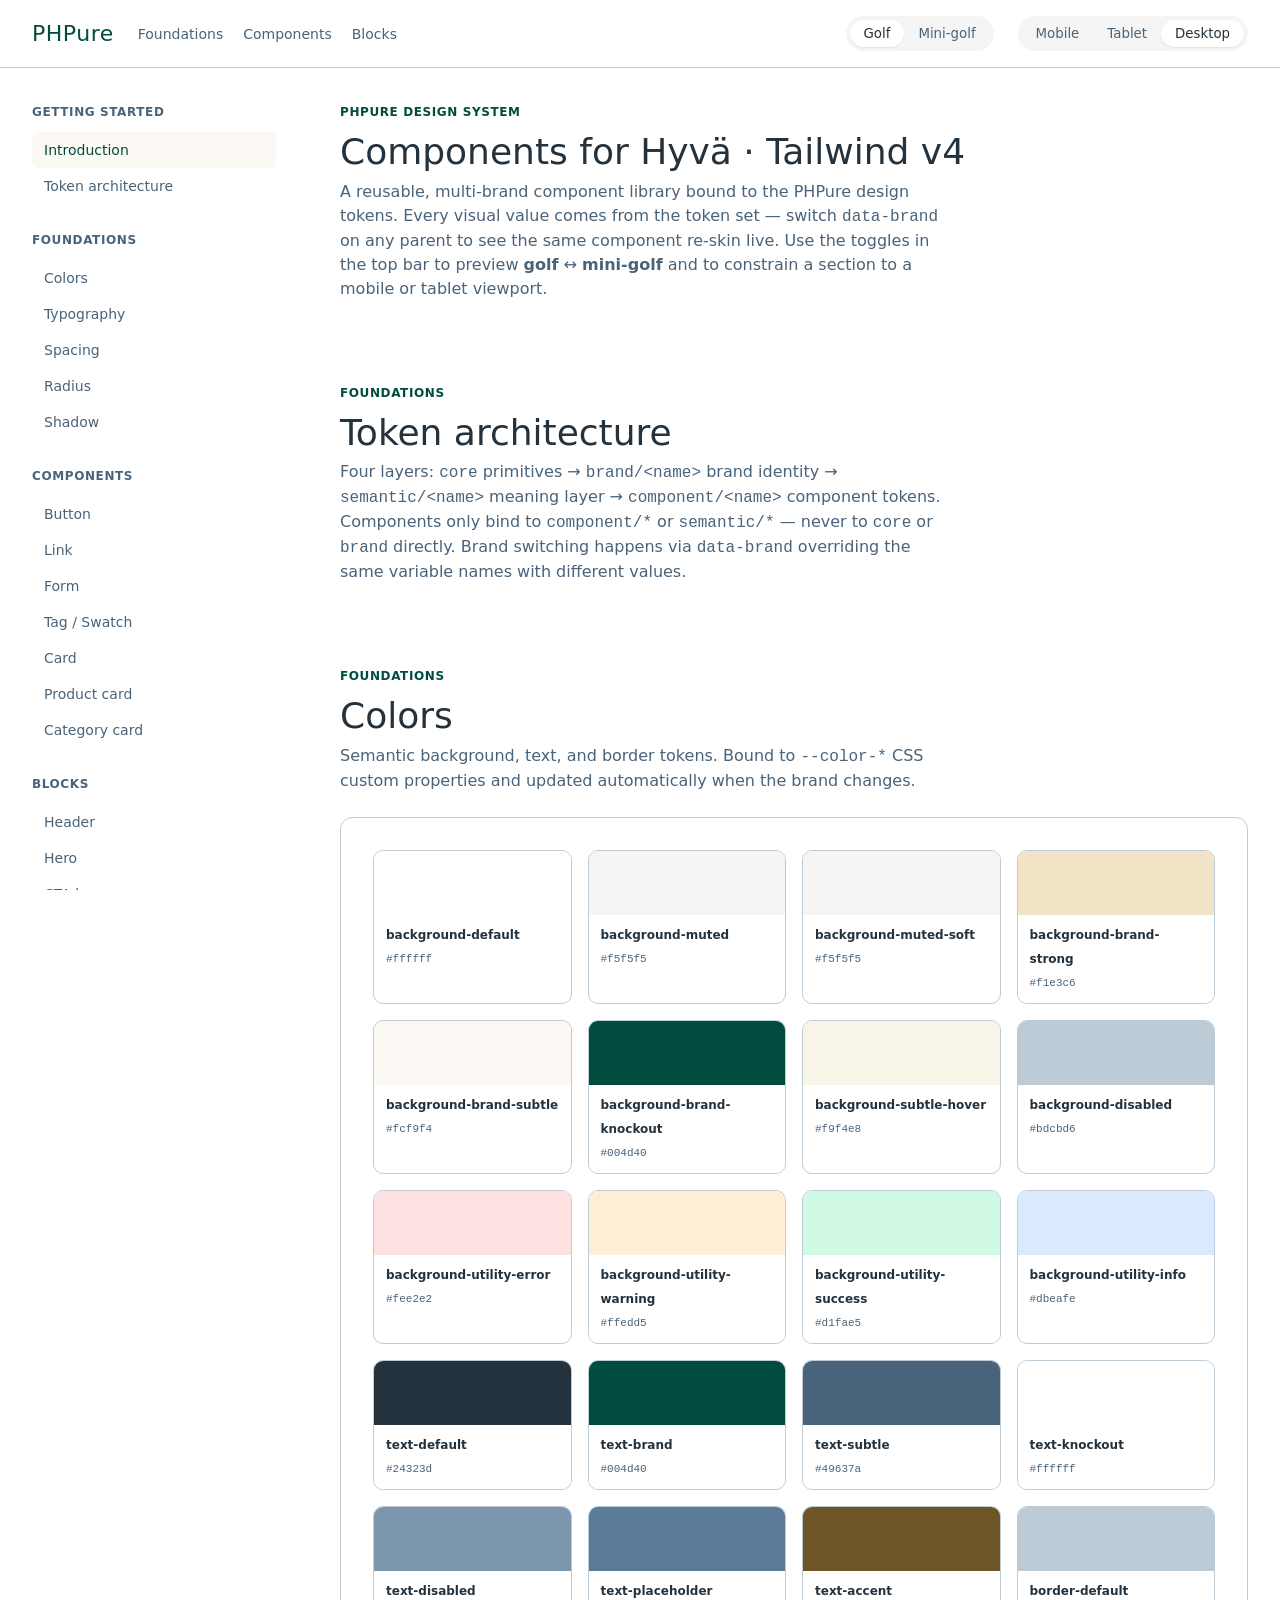
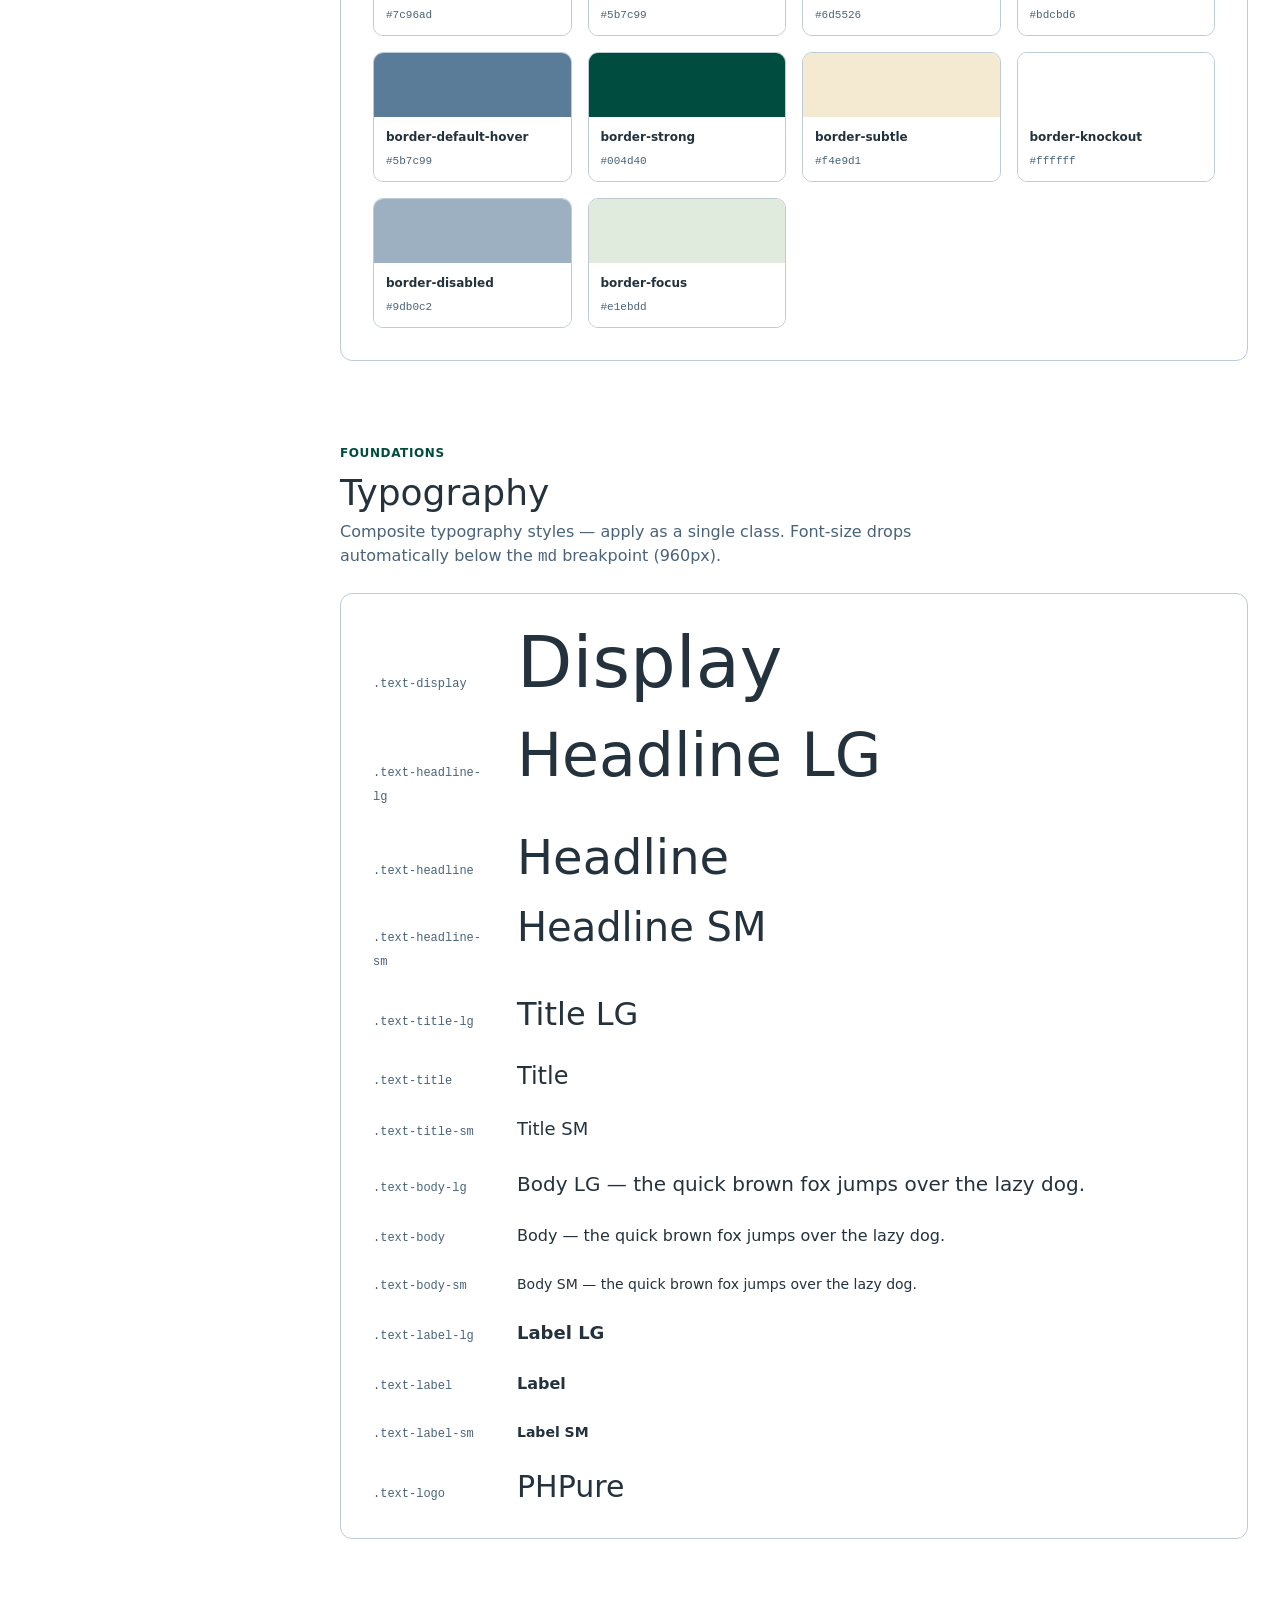
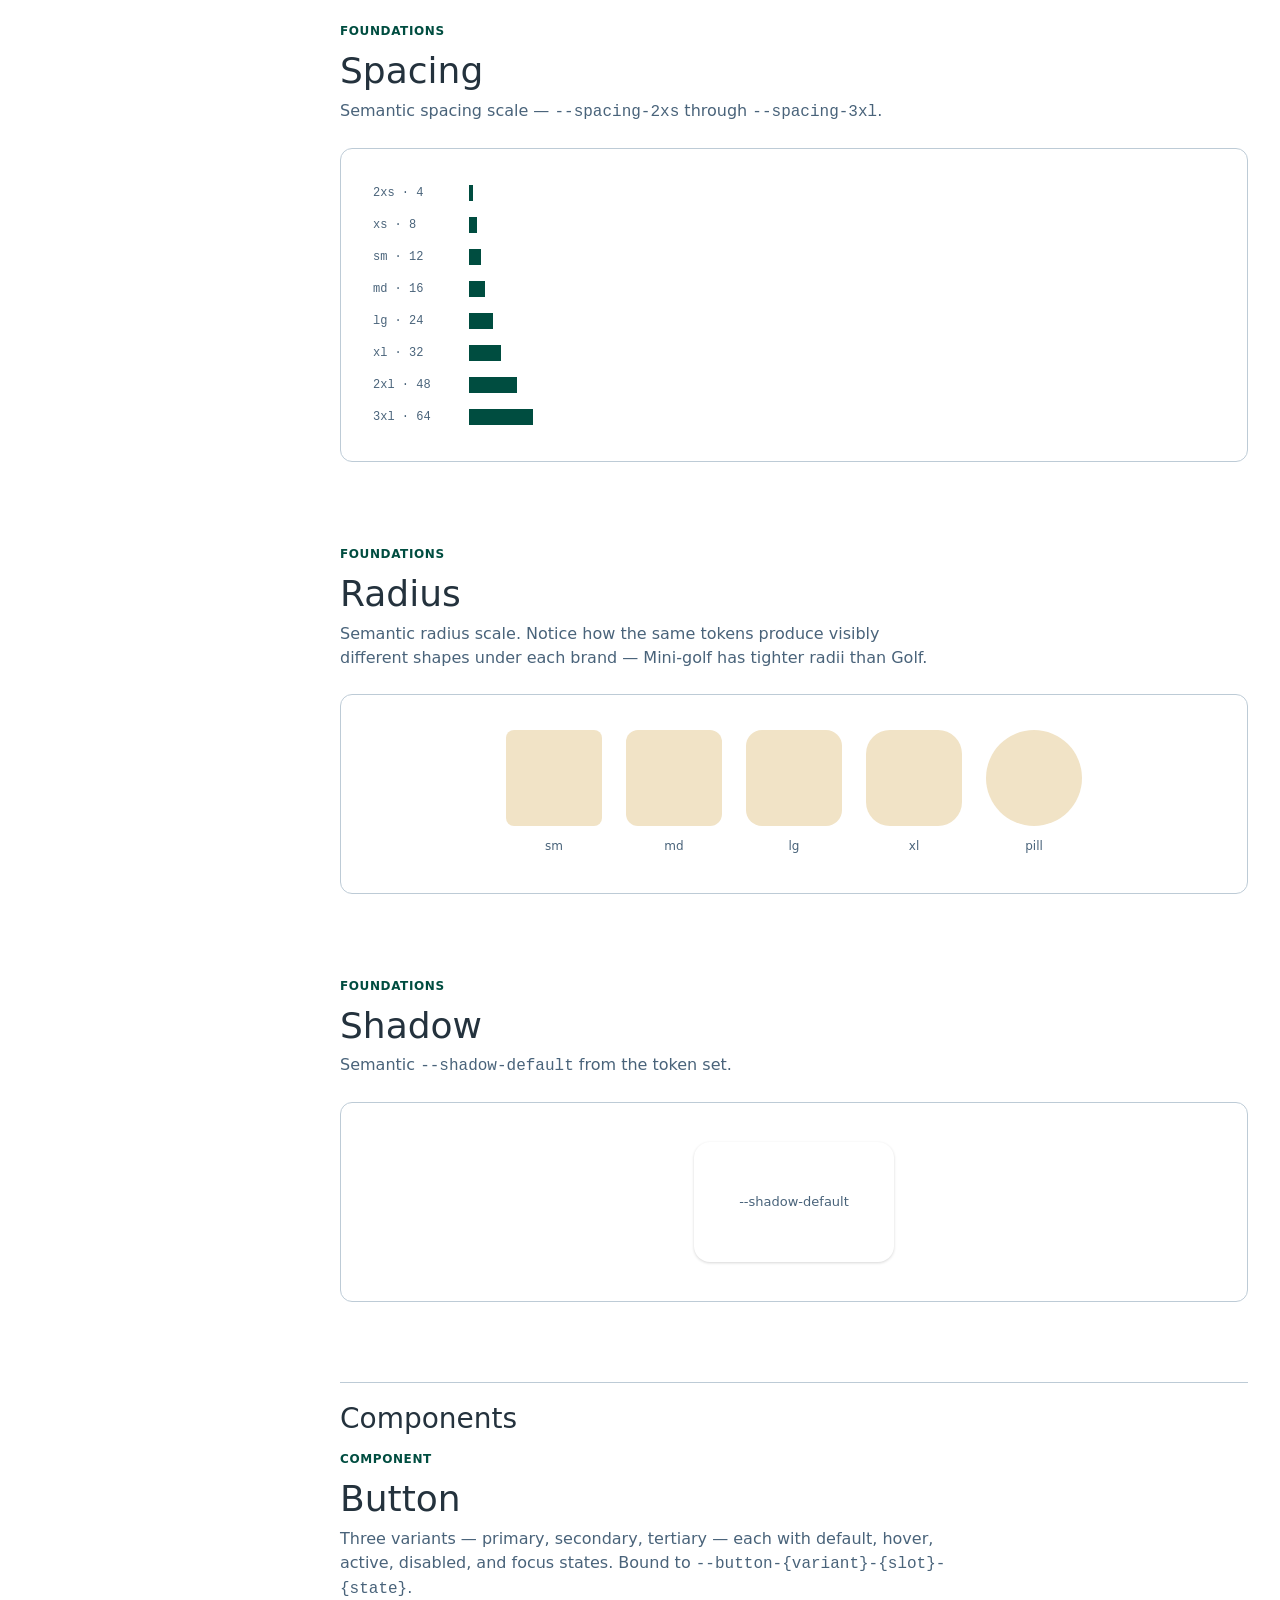
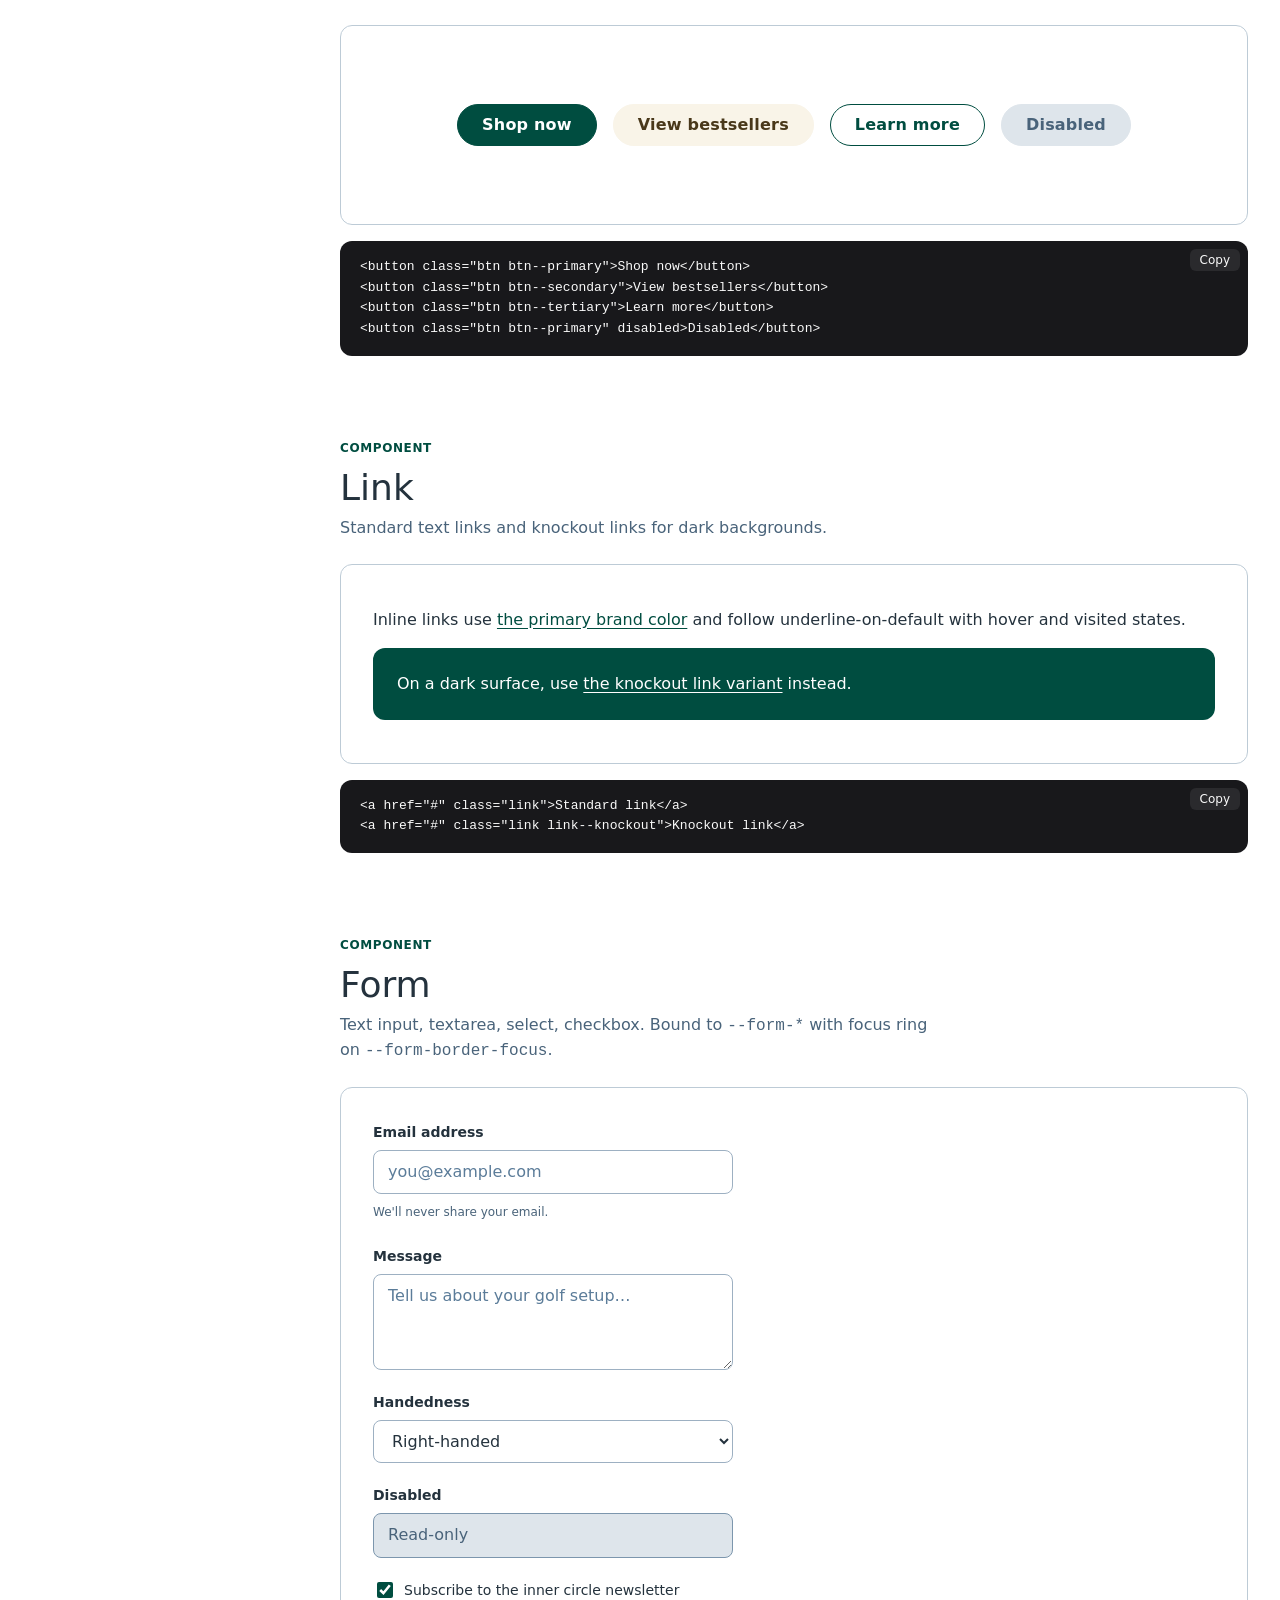
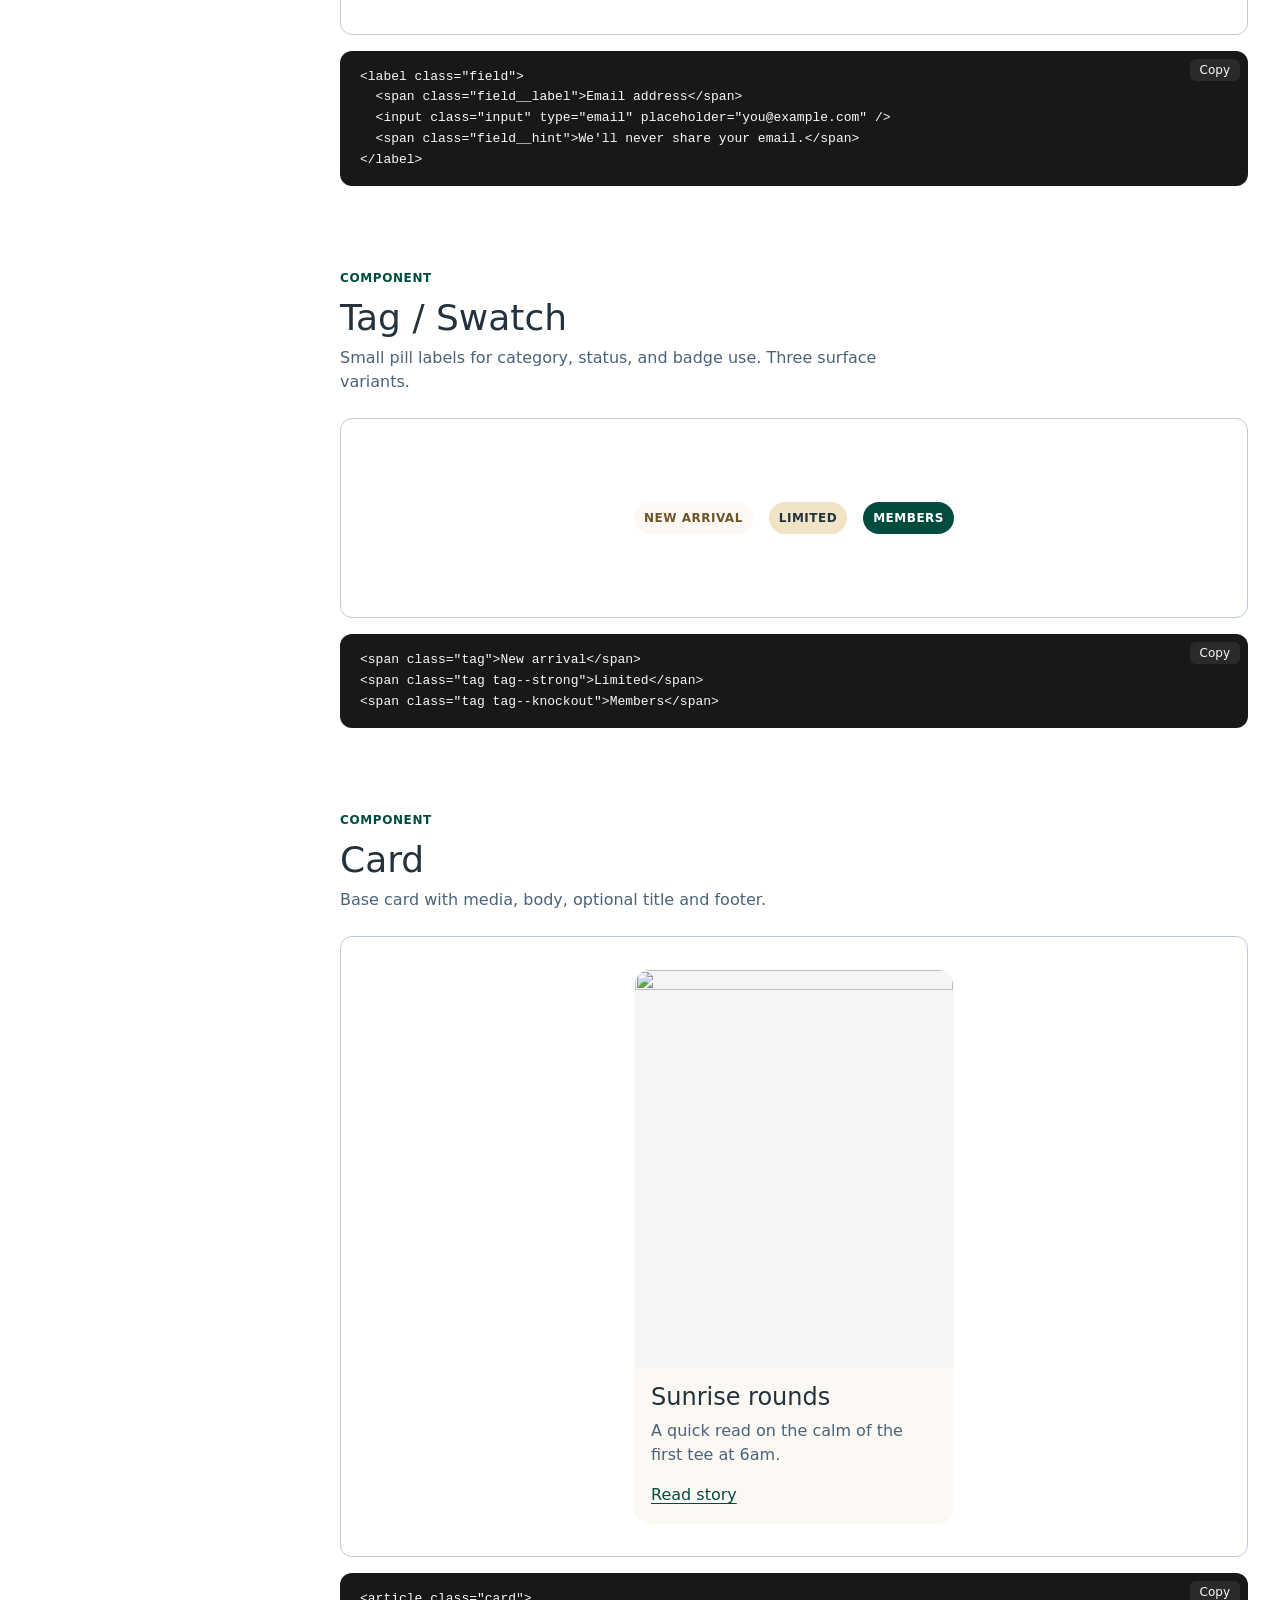
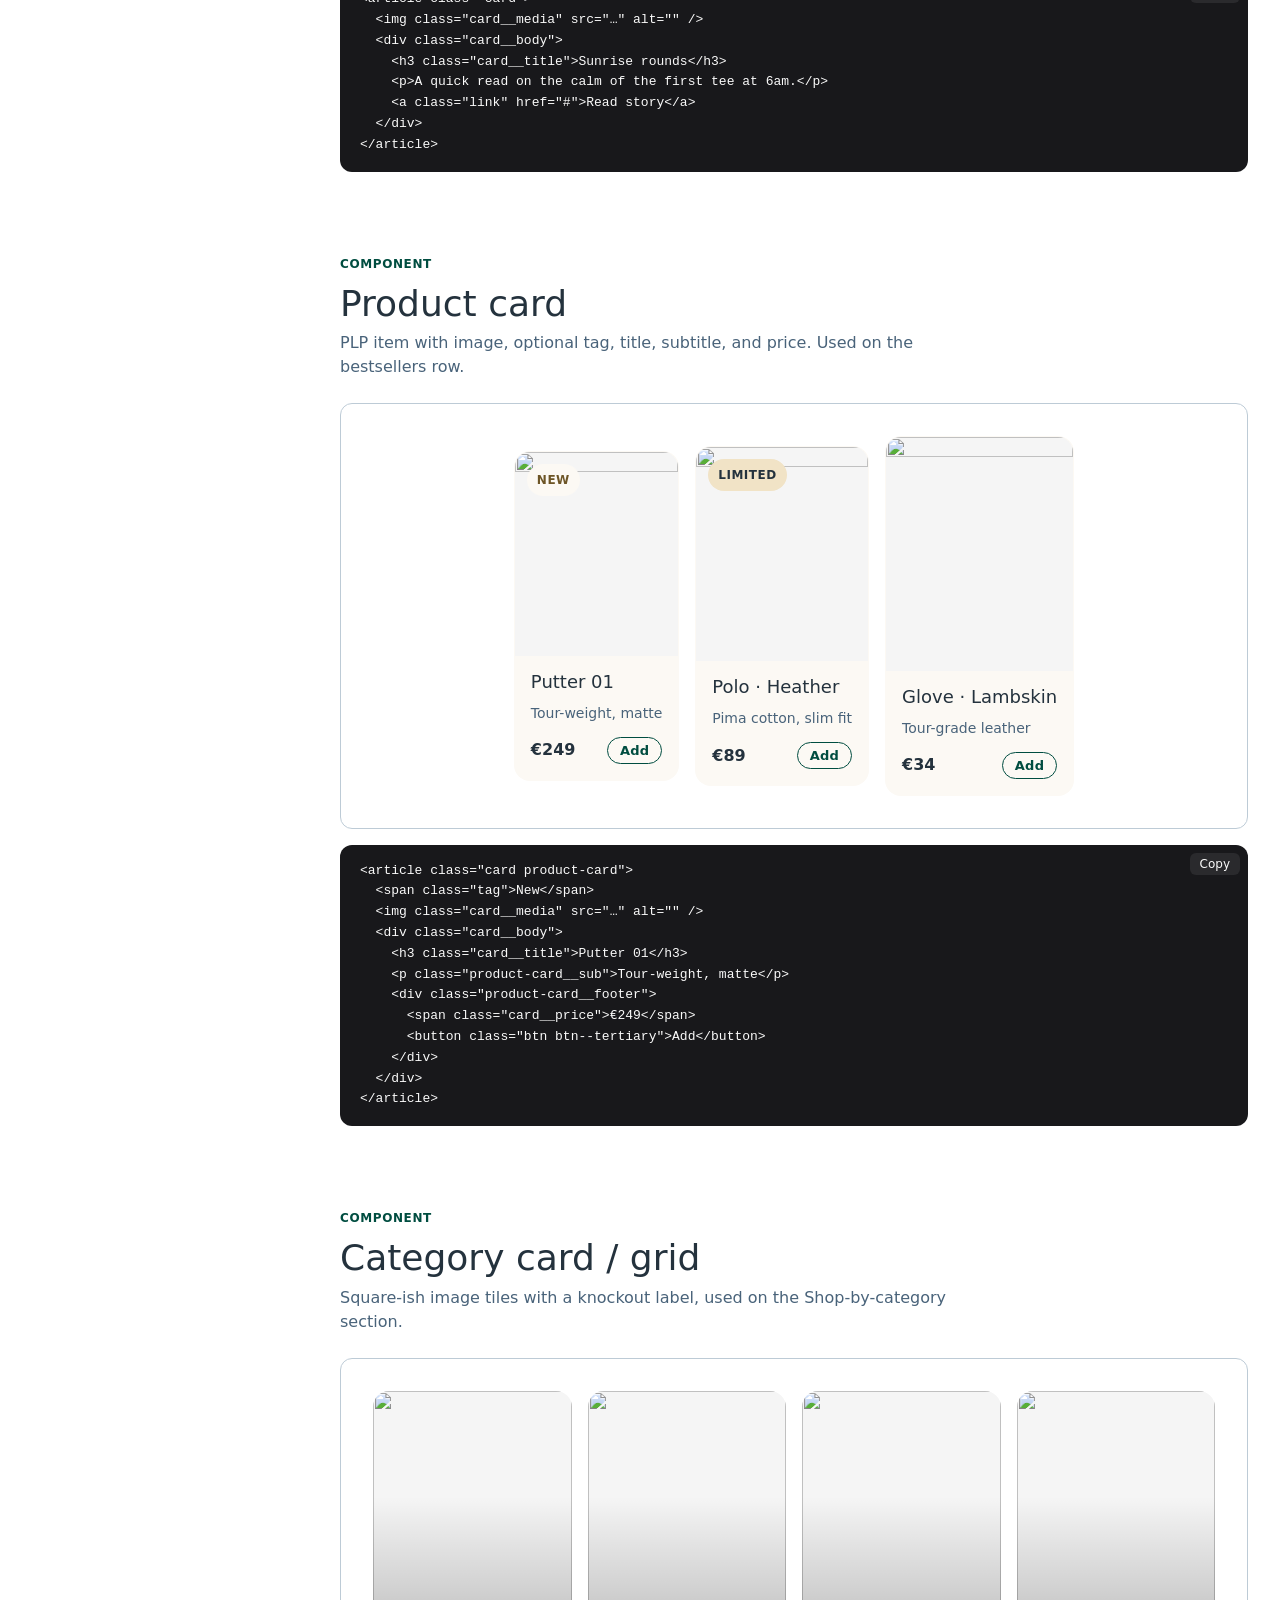
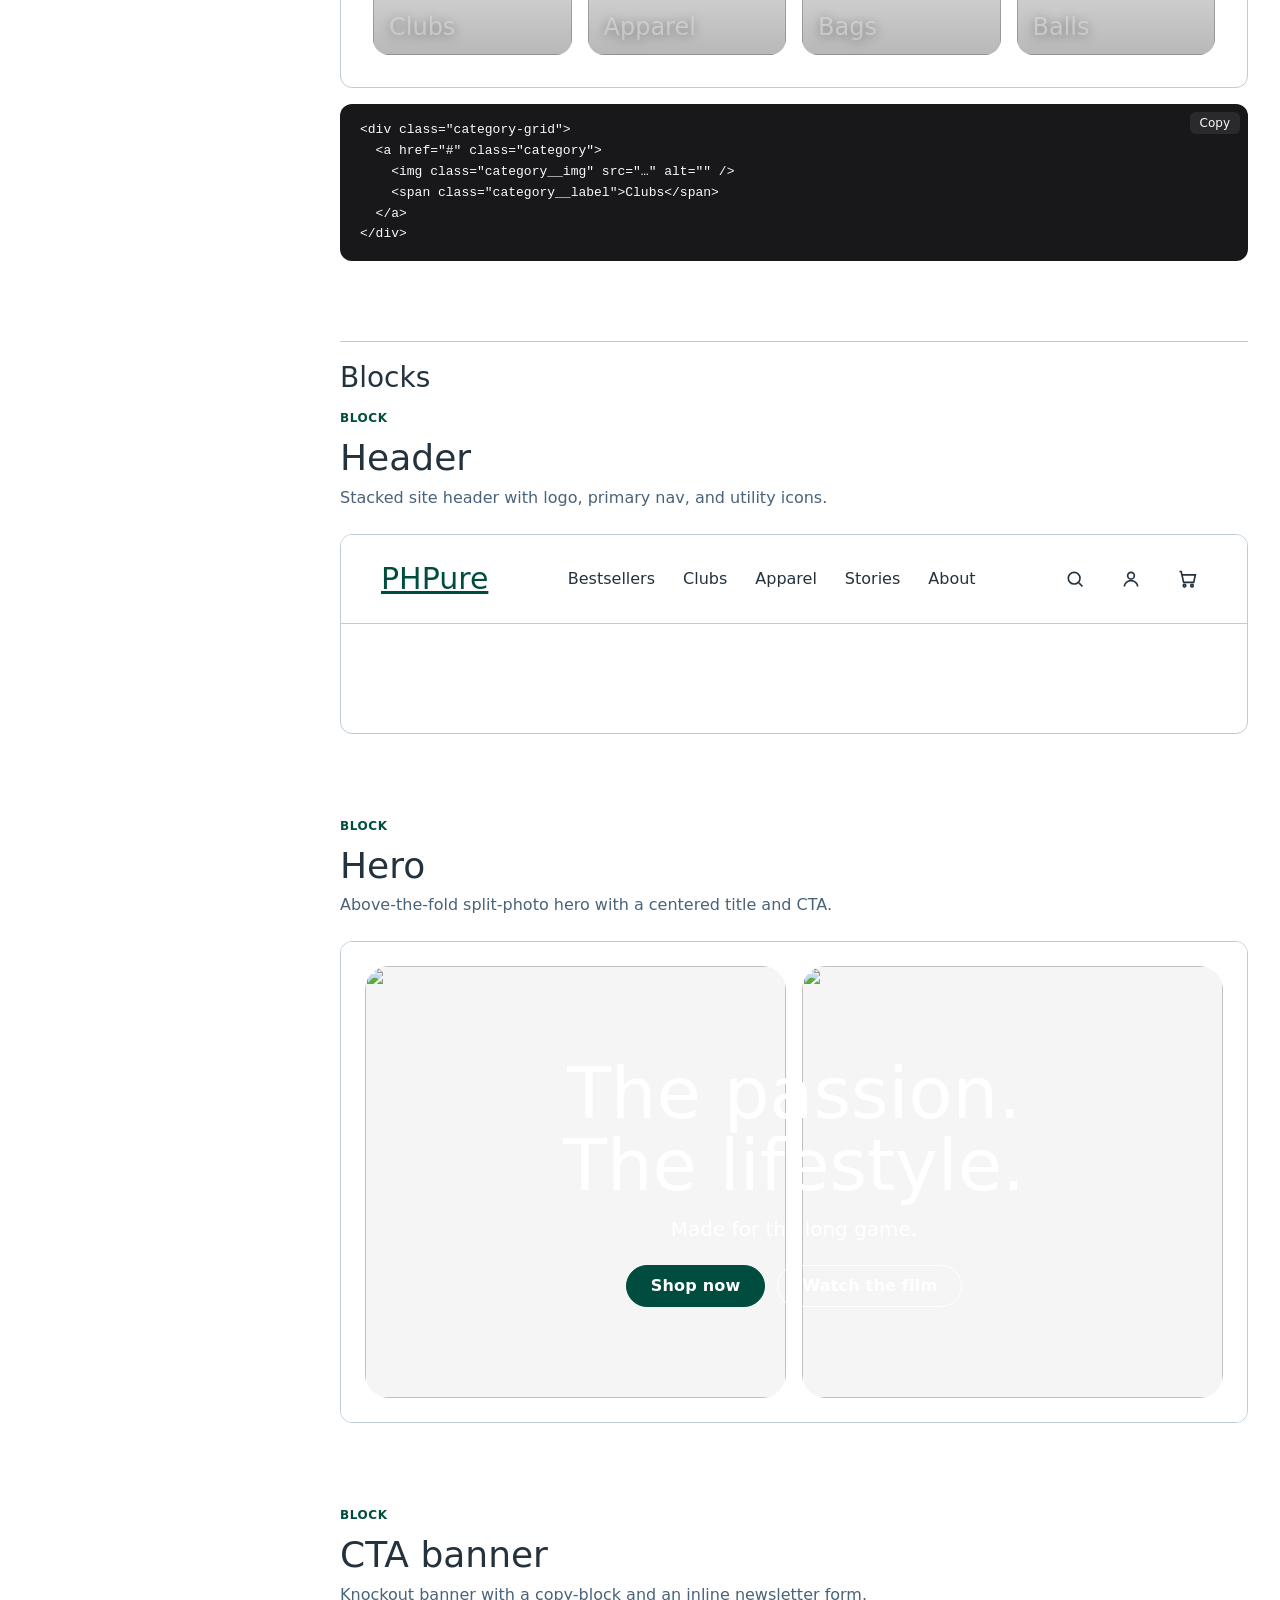
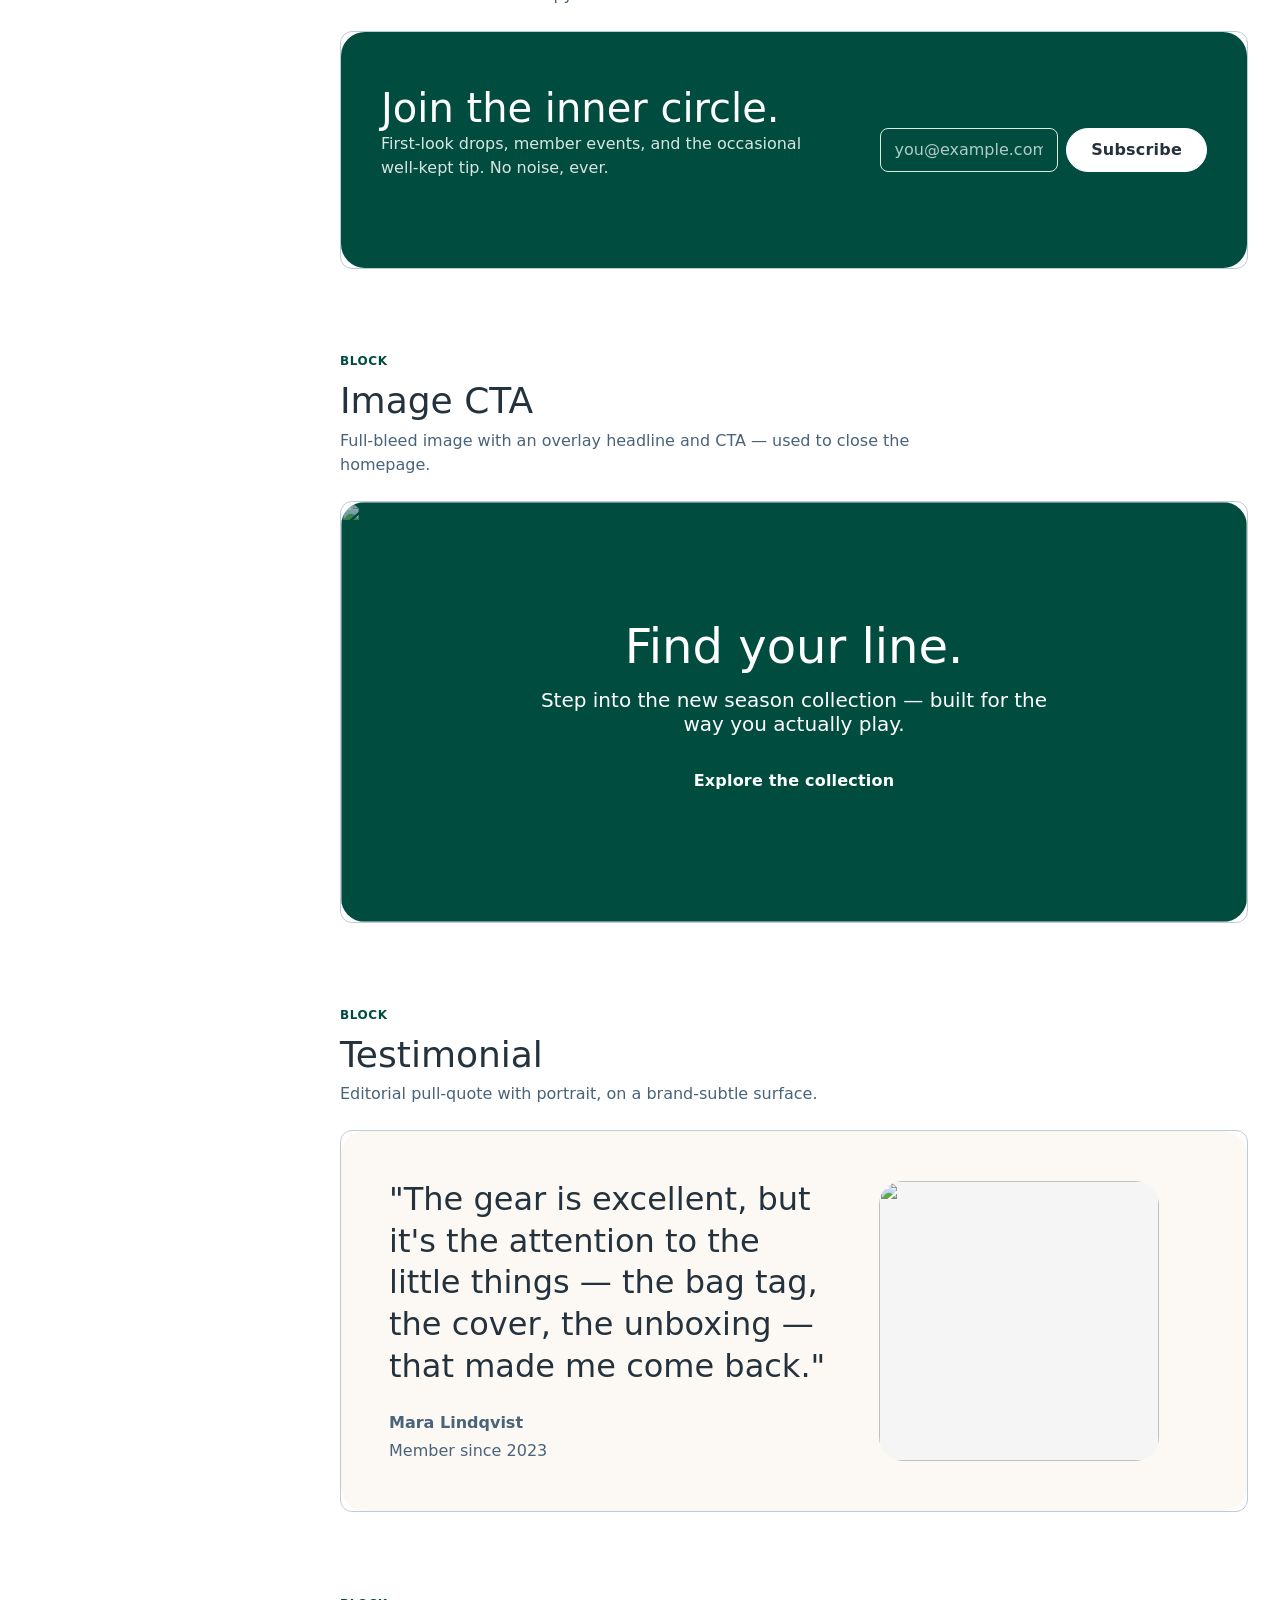
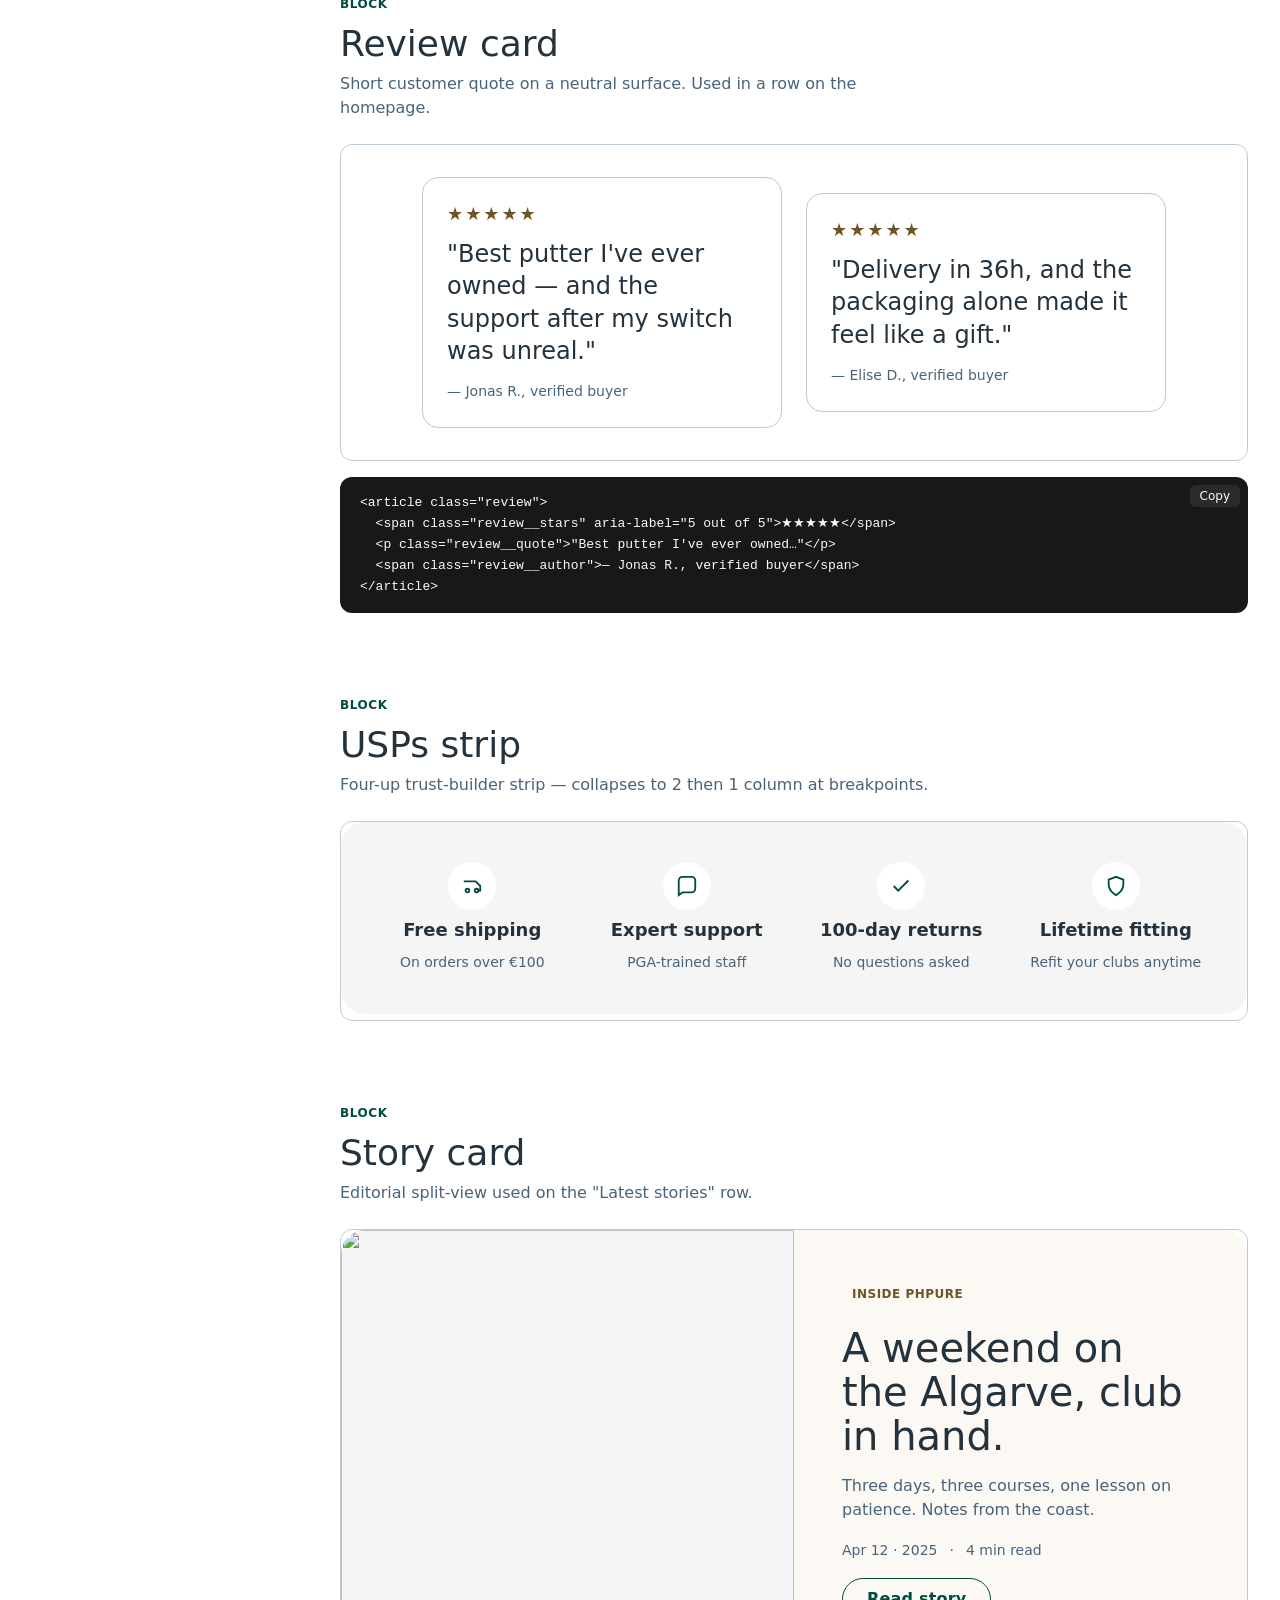
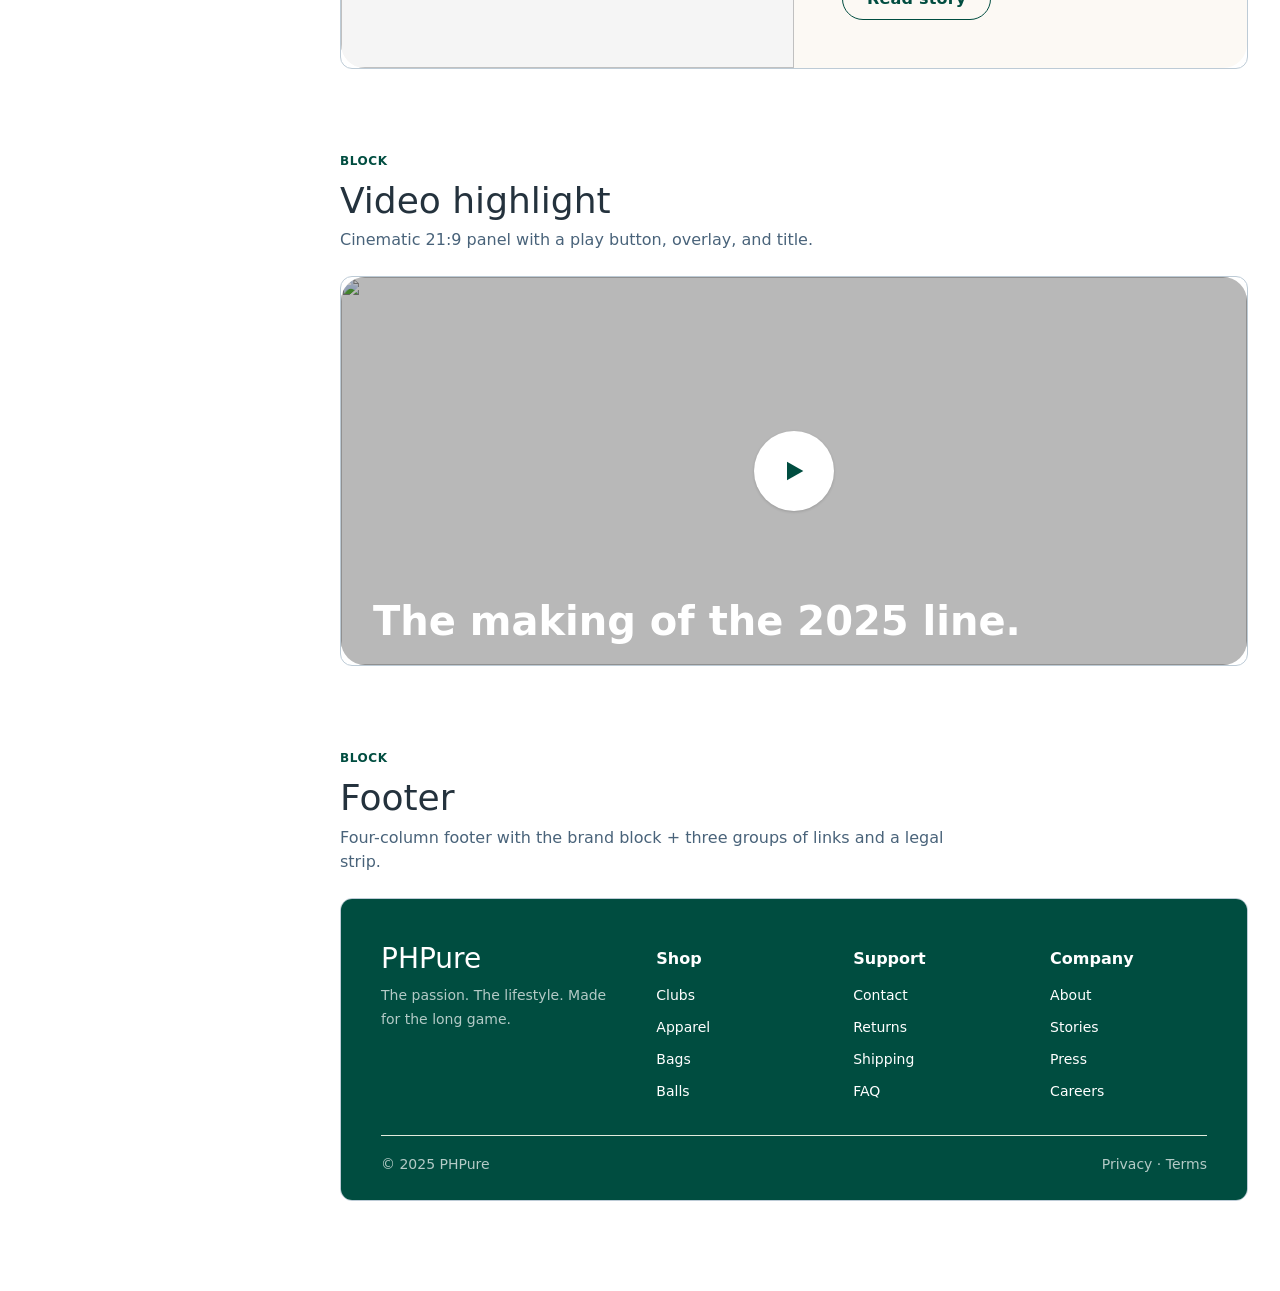
==== index.html @ 777d9e57 "Initial scaffold: PHPure component overview (shadcn-style) bound to multi-brand tokens" ====
<!DOCTYPE html>
<html lang="en">
<head>
  <meta charset="UTF-8" />
  <meta name="viewport" content="width=device-width, initial-scale=1.0" />
  <title>PHPure · Components</title>
  <meta name="description" content="A shadcn-style overview of PHPure's design-system components, bound to the multi-brand token set (golf + mini-golf)." />
  <link rel="stylesheet" href="tokens.css" />
  <link rel="stylesheet" href="site.css" />
  <link rel="stylesheet" href="components.css" />
</head>
<body data-brand="golf">

<header class="topbar">
  <a class="topbar__logo" href="#top">PHPure</a>
  <nav class="topbar__nav">
    <a href="#foundations">Foundations</a>
    <a href="#components">Components</a>
    <a href="#blocks">Blocks</a>
  </nav>
  <span class="topbar__spacer"></span>
  <div class="toggle-group" role="group" aria-label="Brand">
    <button data-brand-toggle="golf" aria-pressed="true">Golf</button>
    <button data-brand-toggle="mini-golf" aria-pressed="false">Mini-golf</button>
  </div>
  <div class="toggle-group" role="group" aria-label="Viewport">
    <button data-viewport-toggle="sm" aria-pressed="false">Mobile</button>
    <button data-viewport-toggle="md" aria-pressed="false">Tablet</button>
    <button data-viewport-toggle="lg" aria-pressed="true">Desktop</button>
  </div>
</header>

<div class="layout">
  <aside class="sidebar" id="top">
    <h3>Getting started</h3>
    <ul>
      <li><a href="#intro">Introduction</a></li>
      <li><a href="#tokens">Token architecture</a></li>
    </ul>
    <h3>Foundations</h3>
    <ul>
      <li><a href="#colors">Colors</a></li>
      <li><a href="#typography">Typography</a></li>
      <li><a href="#spacing">Spacing</a></li>
      <li><a href="#radius">Radius</a></li>
      <li><a href="#shadow">Shadow</a></li>
    </ul>
    <h3>Components</h3>
    <ul>
      <li><a href="#button">Button</a></li>
      <li><a href="#link">Link</a></li>
      <li><a href="#form">Form</a></li>
      <li><a href="#tag">Tag / Swatch</a></li>
      <li><a href="#card">Card</a></li>
      <li><a href="#product-card">Product card</a></li>
      <li><a href="#category-card">Category card</a></li>
    </ul>
    <h3>Blocks</h3>
    <ul>
      <li><a href="#header-block">Header</a></li>
      <li><a href="#hero">Hero</a></li>
      <li><a href="#cta-banner">CTA banner</a></li>
      <li><a href="#image-cta">Image CTA</a></li>
      <li><a href="#testimonial">Testimonial</a></li>
      <li><a href="#review">Review card</a></li>
      <li><a href="#usps">USPs strip</a></li>
      <li><a href="#story">Story card</a></li>
      <li><a href="#highlight">Video highlight</a></li>
      <li><a href="#footer-block">Footer</a></li>
    </ul>
  </aside>

  <main>
    <!-- INTRO -->
    <section class="doc" id="intro">
      <div class="doc__header">
        <div class="doc__eyebrow">PHPure Design System</div>
        <h1 class="doc__title">Components for Hyvä · Tailwind v4</h1>
        <p class="doc__desc">A reusable, multi-brand component library bound to the PHPure design tokens. Every visual value comes from the token set — switch <code>data-brand</code> on any parent to see the same component re-skin live. Use the toggles in the top bar to preview <strong>golf</strong> ↔ <strong>mini-golf</strong> and to constrain a section to a mobile or tablet viewport.</p>
      </div>
    </section>

    <!-- TOKEN ARCHITECTURE -->
    <section class="doc" id="tokens">
      <div class="doc__header">
        <div class="doc__eyebrow">Foundations</div>
        <h2 class="doc__title">Token architecture</h2>
        <p class="doc__desc">Four layers: <code>core</code> primitives → <code>brand/&lt;name&gt;</code> brand identity → <code>semantic/&lt;name&gt;</code> meaning layer → <code>component/&lt;name&gt;</code> component tokens. Components only bind to <code>component/*</code> or <code>semantic/*</code> — never to <code>core</code> or <code>brand</code> directly. Brand switching happens via <code>data-brand</code> overriding the same variable names with different values.</p>
      </div>
    </section>

    <!-- COLORS -->
    <section class="doc" id="colors">
      <div class="doc__header">
        <div class="doc__eyebrow">Foundations</div>
        <h2 class="doc__title">Colors</h2>
        <p class="doc__desc">Semantic background, text, and border tokens. Bound to <code>--color-*</code> CSS custom properties and updated automatically when the brand changes.</p>
      </div>
      <div class="preview">
        <div class="swatch-grid" id="color-swatches">
          <!-- populated by script -->
        </div>
      </div>
    </section>

    <!-- TYPOGRAPHY -->
    <section class="doc" id="typography">
      <div class="doc__header">
        <div class="doc__eyebrow">Foundations</div>
        <h2 class="doc__title">Typography</h2>
        <p class="doc__desc">Composite typography styles — apply as a single class. Font-size drops automatically below the <code>md</code> breakpoint (960px).</p>
      </div>
      <div class="preview">
        <div class="type-stack">
          <div class="type-stack__row"><span class="type-stack__label">.text-display</span><span class="text-display">Display</span></div>
          <div class="type-stack__row"><span class="type-stack__label">.text-headline-lg</span><span class="text-headline-lg">Headline LG</span></div>
          <div class="type-stack__row"><span class="type-stack__label">.text-headline</span><span class="text-headline">Headline</span></div>
          <div class="type-stack__row"><span class="type-stack__label">.text-headline-sm</span><span class="text-headline-sm">Headline SM</span></div>
          <div class="type-stack__row"><span class="type-stack__label">.text-title-lg</span><span class="text-title-lg">Title LG</span></div>
          <div class="type-stack__row"><span class="type-stack__label">.text-title</span><span class="text-title">Title</span></div>
          <div class="type-stack__row"><span class="type-stack__label">.text-title-sm</span><span class="text-title-sm">Title SM</span></div>
          <div class="type-stack__row"><span class="type-stack__label">.text-body-lg</span><span class="text-body-lg">Body LG — the quick brown fox jumps over the lazy dog.</span></div>
          <div class="type-stack__row"><span class="type-stack__label">.text-body</span><span class="text-body">Body — the quick brown fox jumps over the lazy dog.</span></div>
          <div class="type-stack__row"><span class="type-stack__label">.text-body-sm</span><span class="text-body-sm">Body SM — the quick brown fox jumps over the lazy dog.</span></div>
          <div class="type-stack__row"><span class="type-stack__label">.text-label-lg</span><span class="text-label-lg">Label LG</span></div>
          <div class="type-stack__row"><span class="type-stack__label">.text-label</span><span class="text-label">Label</span></div>
          <div class="type-stack__row"><span class="type-stack__label">.text-label-sm</span><span class="text-label-sm">Label SM</span></div>
          <div class="type-stack__row"><span class="type-stack__label">.text-logo</span><span class="text-logo">PHPure</span></div>
        </div>
      </div>
    </section>

    <!-- SPACING -->
    <section class="doc" id="spacing">
      <div class="doc__header">
        <div class="doc__eyebrow">Foundations</div>
        <h2 class="doc__title">Spacing</h2>
        <p class="doc__desc">Semantic spacing scale — <code>--spacing-2xs</code> through <code>--spacing-3xl</code>.</p>
      </div>
      <div class="preview">
        <div style="display:flex; flex-direction:column; gap:8px; width:100%;">
          <div style="display:flex; align-items:center; gap:16px;"><span class="type-stack__label" style="width:80px">2xs · 4</span><span style="height:16px; background: var(--color-background-brand-knockout); width: var(--spacing-2xs);"></span></div>
          <div style="display:flex; align-items:center; gap:16px;"><span class="type-stack__label" style="width:80px">xs · 8</span><span style="height:16px; background: var(--color-background-brand-knockout); width: var(--spacing-xs);"></span></div>
          <div style="display:flex; align-items:center; gap:16px;"><span class="type-stack__label" style="width:80px">sm · 12</span><span style="height:16px; background: var(--color-background-brand-knockout); width: var(--spacing-sm);"></span></div>
          <div style="display:flex; align-items:center; gap:16px;"><span class="type-stack__label" style="width:80px">md · 16</span><span style="height:16px; background: var(--color-background-brand-knockout); width: var(--spacing-md);"></span></div>
          <div style="display:flex; align-items:center; gap:16px;"><span class="type-stack__label" style="width:80px">lg · 24</span><span style="height:16px; background: var(--color-background-brand-knockout); width: var(--spacing-lg);"></span></div>
          <div style="display:flex; align-items:center; gap:16px;"><span class="type-stack__label" style="width:80px">xl · 32</span><span style="height:16px; background: var(--color-background-brand-knockout); width: var(--spacing-xl);"></span></div>
          <div style="display:flex; align-items:center; gap:16px;"><span class="type-stack__label" style="width:80px">2xl · 48</span><span style="height:16px; background: var(--color-background-brand-knockout); width: var(--spacing-2xl);"></span></div>
          <div style="display:flex; align-items:center; gap:16px;"><span class="type-stack__label" style="width:80px">3xl · 64</span><span style="height:16px; background: var(--color-background-brand-knockout); width: var(--spacing-3xl);"></span></div>
        </div>
      </div>
    </section>

    <!-- RADIUS -->
    <section class="doc" id="radius">
      <div class="doc__header">
        <div class="doc__eyebrow">Foundations</div>
        <h2 class="doc__title">Radius</h2>
        <p class="doc__desc">Semantic radius scale. Notice how the same tokens produce visibly different shapes under each brand — Mini-golf has tighter radii than Golf.</p>
      </div>
      <div class="preview">
        <div style="display:flex; gap:24px; flex-wrap:wrap;">
          <div style="text-align:center; font-size:12px; color: var(--color-text-subtle)"><div style="width:96px; height:96px; background: var(--color-background-brand-strong); border-radius: var(--radius-sm); margin-bottom:8px"></div>sm</div>
          <div style="text-align:center; font-size:12px; color: var(--color-text-subtle)"><div style="width:96px; height:96px; background: var(--color-background-brand-strong); border-radius: var(--radius-md); margin-bottom:8px"></div>md</div>
          <div style="text-align:center; font-size:12px; color: var(--color-text-subtle)"><div style="width:96px; height:96px; background: var(--color-background-brand-strong); border-radius: var(--radius-lg); margin-bottom:8px"></div>lg</div>
          <div style="text-align:center; font-size:12px; color: var(--color-text-subtle)"><div style="width:96px; height:96px; background: var(--color-background-brand-strong); border-radius: var(--radius-xl); margin-bottom:8px"></div>xl</div>
          <div style="text-align:center; font-size:12px; color: var(--color-text-subtle)"><div style="width:96px; height:96px; background: var(--color-background-brand-strong); border-radius: var(--radius-pill); margin-bottom:8px"></div>pill</div>
        </div>
      </div>
    </section>

    <!-- SHADOW -->
    <section class="doc" id="shadow">
      <div class="doc__header">
        <div class="doc__eyebrow">Foundations</div>
        <h2 class="doc__title">Shadow</h2>
        <p class="doc__desc">Semantic <code>--shadow-default</code> from the token set.</p>
      </div>
      <div class="preview">
        <div style="width:200px; height:120px; background: var(--color-background-default); border-radius: var(--radius-lg); box-shadow: var(--shadow-default); display:grid; place-items:center; font-size: 13px; color: var(--color-text-subtle);">--shadow-default</div>
      </div>
    </section>

    <!-- ========== COMPONENTS ========== -->
    <h2 id="components" style="font-family: var(--font-family-heading); font-size: 28px; font-weight: 500; margin: 24px 0 16px; padding-top: 24px; border-top: 1px solid var(--color-border-default);">Components</h2>

    <!-- BUTTON -->
    <section class="doc" id="button">
      <div class="doc__header">
        <div class="doc__eyebrow">Component</div>
        <h2 class="doc__title">Button</h2>
        <p class="doc__desc">Three variants — primary, secondary, tertiary — each with default, hover, active, disabled, and focus states. Bound to <code>--button-{variant}-{slot}-{state}</code>.</p>
      </div>
      <div class="preview">
        <button class="btn btn--primary">Shop now</button>
        <button class="btn btn--secondary">View bestsellers</button>
        <button class="btn btn--tertiary">Learn more</button>
        <button class="btn btn--primary" disabled>Disabled</button>
      </div>
      <div class="code"><button class="code__copy" data-copy>Copy</button><pre>&lt;button class="btn btn--primary"&gt;Shop now&lt;/button&gt;
&lt;button class="btn btn--secondary"&gt;View bestsellers&lt;/button&gt;
&lt;button class="btn btn--tertiary"&gt;Learn more&lt;/button&gt;
&lt;button class="btn btn--primary" disabled&gt;Disabled&lt;/button&gt;</pre></div>
    </section>

    <!-- LINK -->
    <section class="doc" id="link">
      <div class="doc__header">
        <div class="doc__eyebrow">Component</div>
        <h2 class="doc__title">Link</h2>
        <p class="doc__desc">Standard text links and knockout links for dark backgrounds.</p>
      </div>
      <div class="preview" style="flex-direction: column; align-items: flex-start;">
        <p style="margin:0">Inline links use <a href="#" class="link">the primary brand color</a> and follow underline-on-default with hover and visited states.</p>
        <div style="background: var(--color-background-brand-knockout); padding: 24px; border-radius: var(--radius-md); width: 100%; color: var(--color-text-knockout);">
          On a dark surface, use <a href="#" class="link link--knockout">the knockout link variant</a> instead.
        </div>
      </div>
      <div class="code"><button class="code__copy" data-copy>Copy</button><pre>&lt;a href="#" class="link"&gt;Standard link&lt;/a&gt;
&lt;a href="#" class="link link--knockout"&gt;Knockout link&lt;/a&gt;</pre></div>
    </section>

    <!-- FORM -->
    <section class="doc" id="form">
      <div class="doc__header">
        <div class="doc__eyebrow">Component</div>
        <h2 class="doc__title">Form</h2>
        <p class="doc__desc">Text input, textarea, select, checkbox. Bound to <code>--form-*</code> with focus ring on <code>--form-border-focus</code>.</p>
      </div>
      <div class="preview" style="flex-direction:column; align-items:flex-start; gap:20px;">
        <label class="field"><span class="field__label">Email address</span><input class="input" type="email" placeholder="you@example.com" /><span class="field__hint">We'll never share your email.</span></label>
        <label class="field"><span class="field__label">Message</span><textarea class="textarea" placeholder="Tell us about your golf setup…"></textarea></label>
        <label class="field"><span class="field__label">Handedness</span>
          <select class="select"><option>Right-handed</option><option>Left-handed</option></select>
        </label>
        <label class="field"><span class="field__label">Disabled</span><input class="input" disabled value="Read-only" /></label>
        <label class="checkbox"><input type="checkbox" checked />Subscribe to the inner circle newsletter</label>
      </div>
      <div class="code"><button class="code__copy" data-copy>Copy</button><pre>&lt;label class="field"&gt;
  &lt;span class="field__label"&gt;Email address&lt;/span&gt;
  &lt;input class="input" type="email" placeholder="you@example.com" /&gt;
  &lt;span class="field__hint"&gt;We'll never share your email.&lt;/span&gt;
&lt;/label&gt;</pre></div>
    </section>

    <!-- TAG -->
    <section class="doc" id="tag">
      <div class="doc__header">
        <div class="doc__eyebrow">Component</div>
        <h2 class="doc__title">Tag / Swatch</h2>
        <p class="doc__desc">Small pill labels for category, status, and badge use. Three surface variants.</p>
      </div>
      <div class="preview">
        <span class="tag">New arrival</span>
        <span class="tag tag--strong">Limited</span>
        <span class="tag tag--knockout">Members</span>
      </div>
      <div class="code"><button class="code__copy" data-copy>Copy</button><pre>&lt;span class="tag"&gt;New arrival&lt;/span&gt;
&lt;span class="tag tag--strong"&gt;Limited&lt;/span&gt;
&lt;span class="tag tag--knockout"&gt;Members&lt;/span&gt;</pre></div>
    </section>

    <!-- CARD -->
    <section class="doc" id="card">
      <div class="doc__header">
        <div class="doc__eyebrow">Component</div>
        <h2 class="doc__title">Card</h2>
        <p class="doc__desc">Base card with media, body, optional title and footer.</p>
      </div>
      <div class="preview">
        <article class="card" style="max-width: 320px;">
          <img class="card__media" src="https://images.unsplash.com/photo-1535131749006-b7f58c99034b?auto=format&fit=crop&w=600&q=60" alt="" />
          <div class="card__body">
            <h3 class="card__title">Sunrise rounds</h3>
            <p style="margin:0; color: var(--color-text-subtle);">A quick read on the calm of the first tee at 6am.</p>
            <a href="#" class="link" style="margin-top: 8px;">Read story</a>
          </div>
        </article>
      </div>
      <div class="code"><button class="code__copy" data-copy>Copy</button><pre>&lt;article class="card"&gt;
  &lt;img class="card__media" src="…" alt="" /&gt;
  &lt;div class="card__body"&gt;
    &lt;h3 class="card__title"&gt;Sunrise rounds&lt;/h3&gt;
    &lt;p&gt;A quick read on the calm of the first tee at 6am.&lt;/p&gt;
    &lt;a class="link" href="#"&gt;Read story&lt;/a&gt;
  &lt;/div&gt;
&lt;/article&gt;</pre></div>
    </section>

    <!-- PRODUCT CARD -->
    <section class="doc" id="product-card">
      <div class="doc__header">
        <div class="doc__eyebrow">Component</div>
        <h2 class="doc__title">Product card</h2>
        <p class="doc__desc">PLP item with image, optional tag, title, subtitle, and price. Used on the bestsellers row.</p>
      </div>
      <div class="preview">
        <article class="card product-card" style="max-width: 240px;">
          <span class="tag">New</span>
          <img class="card__media" src="https://images.unsplash.com/photo-1622398925373-3f91b1e275f5?auto=format&fit=crop&w=400&q=60" alt="" />
          <div class="card__body">
            <h3 class="card__title text-title-sm" style="font-size: var(--font-size-title-sm)">Putter 01</h3>
            <p class="product-card__sub">Tour-weight, matte</p>
            <div class="product-card__footer">
              <span class="card__price">€249</span>
              <button class="btn btn--tertiary" style="padding: 6px 12px; font-size: 13px;">Add</button>
            </div>
          </div>
        </article>
        <article class="card product-card" style="max-width: 240px;">
          <span class="tag tag--strong">Limited</span>
          <img class="card__media" src="https://images.unsplash.com/photo-1592919505780-303950717480?auto=format&fit=crop&w=400&q=60" alt="" />
          <div class="card__body">
            <h3 class="card__title text-title-sm" style="font-size: var(--font-size-title-sm)">Polo · Heather</h3>
            <p class="product-card__sub">Pima cotton, slim fit</p>
            <div class="product-card__footer">
              <span class="card__price">€89</span>
              <button class="btn btn--tertiary" style="padding: 6px 12px; font-size: 13px;">Add</button>
            </div>
          </div>
        </article>
        <article class="card product-card" style="max-width: 240px;">
          <img class="card__media" src="https://images.unsplash.com/photo-1611374243371-1e95da0f8d92?auto=format&fit=crop&w=400&q=60" alt="" />
          <div class="card__body">
            <h3 class="card__title text-title-sm" style="font-size: var(--font-size-title-sm)">Glove · Lambskin</h3>
            <p class="product-card__sub">Tour-grade leather</p>
            <div class="product-card__footer">
              <span class="card__price">€34</span>
              <button class="btn btn--tertiary" style="padding: 6px 12px; font-size: 13px;">Add</button>
            </div>
          </div>
        </article>
      </div>
      <div class="code"><button class="code__copy" data-copy>Copy</button><pre>&lt;article class="card product-card"&gt;
  &lt;span class="tag"&gt;New&lt;/span&gt;
  &lt;img class="card__media" src="…" alt="" /&gt;
  &lt;div class="card__body"&gt;
    &lt;h3 class="card__title"&gt;Putter 01&lt;/h3&gt;
    &lt;p class="product-card__sub"&gt;Tour-weight, matte&lt;/p&gt;
    &lt;div class="product-card__footer"&gt;
      &lt;span class="card__price"&gt;€249&lt;/span&gt;
      &lt;button class="btn btn--tertiary"&gt;Add&lt;/button&gt;
    &lt;/div&gt;
  &lt;/div&gt;
&lt;/article&gt;</pre></div>
    </section>

    <!-- CATEGORY CARD -->
    <section class="doc" id="category-card">
      <div class="doc__header">
        <div class="doc__eyebrow">Component</div>
        <h2 class="doc__title">Category card / grid</h2>
        <p class="doc__desc">Square-ish image tiles with a knockout label, used on the Shop-by-category section.</p>
      </div>
      <div class="preview">
        <div class="category-grid">
          <a href="#" class="category"><img class="category__img" src="https://images.unsplash.com/photo-1592919505780-303950717480?auto=format&fit=crop&w=500&q=60" alt="" /><span class="category__label">Clubs</span></a>
          <a href="#" class="category"><img class="category__img" src="https://images.unsplash.com/photo-1622398925373-3f91b1e275f5?auto=format&fit=crop&w=500&q=60" alt="" /><span class="category__label">Apparel</span></a>
          <a href="#" class="category"><img class="category__img" src="https://images.unsplash.com/photo-1535131749006-b7f58c99034b?auto=format&fit=crop&w=500&q=60" alt="" /><span class="category__label">Bags</span></a>
          <a href="#" class="category"><img class="category__img" src="https://images.unsplash.com/photo-1611374243371-1e95da0f8d92?auto=format&fit=crop&w=500&q=60" alt="" /><span class="category__label">Balls</span></a>
        </div>
      </div>
      <div class="code"><button class="code__copy" data-copy>Copy</button><pre>&lt;div class="category-grid"&gt;
  &lt;a href="#" class="category"&gt;
    &lt;img class="category__img" src="…" alt="" /&gt;
    &lt;span class="category__label"&gt;Clubs&lt;/span&gt;
  &lt;/a&gt;
&lt;/div&gt;</pre></div>
    </section>

    <!-- ========== BLOCKS ========== -->
    <h2 id="blocks" style="font-family: var(--font-family-heading); font-size: 28px; font-weight: 500; margin: 48px 0 16px; padding-top: 24px; border-top: 1px solid var(--color-border-default);">Blocks</h2>

    <!-- HEADER -->
    <section class="doc" id="header-block">
      <div class="doc__header">
        <div class="doc__eyebrow">Block</div>
        <h2 class="doc__title">Header</h2>
        <p class="doc__desc">Stacked site header with logo, primary nav, and utility icons.</p>
      </div>
      <div class="preview preview--full">
        <header class="site-header">
          <a class="site-header__logo" href="#">PHPure</a>
          <nav class="site-header__nav">
            <a href="#">Bestsellers</a>
            <a href="#">Clubs</a>
            <a href="#">Apparel</a>
            <a href="#">Stories</a>
            <a href="#">About</a>
          </nav>
          <div class="site-header__actions">
            <button class="icon-btn" aria-label="Search"><svg width="20" height="20" viewBox="0 0 24 24" fill="none" stroke="currentColor" stroke-width="2"><circle cx="11" cy="11" r="7"/><path d="m21 21-4.3-4.3"/></svg></button>
            <button class="icon-btn" aria-label="Account"><svg width="20" height="20" viewBox="0 0 24 24" fill="none" stroke="currentColor" stroke-width="2"><circle cx="12" cy="8" r="4"/><path d="M4 21c0-4 4-7 8-7s8 3 8 7"/></svg></button>
            <button class="icon-btn" aria-label="Cart"><svg width="20" height="20" viewBox="0 0 24 24" fill="none" stroke="currentColor" stroke-width="2"><path d="M3 3h2l3 13h12l2-9H6"/><circle cx="9" cy="20" r="1.5"/><circle cx="18" cy="20" r="1.5"/></svg></button>
          </div>
        </header>
      </div>
    </section>

    <!-- HERO -->
    <section class="doc" id="hero">
      <div class="doc__header">
        <div class="doc__eyebrow">Block</div>
        <h2 class="doc__title">Hero</h2>
        <p class="doc__desc">Above-the-fold split-photo hero with a centered title and CTA.</p>
      </div>
      <div class="preview preview--full">
        <div class="hero">
          <div class="hero__media"><img src="https://images.unsplash.com/photo-1535131749006-b7f58c99034b?auto=format&fit=crop&w=900&q=70" alt="" /></div>
          <div class="hero__media"><img src="https://images.unsplash.com/photo-1592919505780-303950717480?auto=format&fit=crop&w=900&q=70" alt="" /></div>
          <div class="hero__content">
            <h1 class="hero__title">The passion.<br/>The lifestyle.</h1>
            <p class="hero__sub">Made for the long game.</p>
            <div class="hero__actions">
              <a href="#" class="btn btn--primary">Shop now</a>
              <a href="#" class="btn btn--tertiary" style="color: var(--color-text-knockout); border-color: var(--color-border-knockout);">Watch the film</a>
            </div>
          </div>
        </div>
      </div>
    </section>

    <!-- CTA BANNER -->
    <section class="doc" id="cta-banner">
      <div class="doc__header">
        <div class="doc__eyebrow">Block</div>
        <h2 class="doc__title">CTA banner</h2>
        <p class="doc__desc">Knockout banner with a copy-block and an inline newsletter form.</p>
      </div>
      <div class="preview preview--full">
        <div class="cta-banner">
          <div>
            <h3 class="cta-banner__title">Join the inner circle.</h3>
            <p class="cta-banner__desc">First-look drops, member events, and the occasional well-kept tip. No noise, ever.</p>
          </div>
          <form class="cta-banner__form" onsubmit="event.preventDefault()">
            <input class="input" type="email" placeholder="you@example.com" />
            <button class="btn btn--primary" style="background: var(--color-background-default); color: var(--color-text-default); border-color: var(--color-background-default);">Subscribe</button>
          </form>
        </div>
      </div>
    </section>

    <!-- IMAGE CTA -->
    <section class="doc" id="image-cta">
      <div class="doc__header">
        <div class="doc__eyebrow">Block</div>
        <h2 class="doc__title">Image CTA</h2>
        <p class="doc__desc">Full-bleed image with an overlay headline and CTA — used to close the homepage.</p>
      </div>
      <div class="preview preview--full">
        <div class="image-cta">
          <img class="image-cta__bg" src="https://images.unsplash.com/photo-1592919505780-303950717480?auto=format&fit=crop&w=1600&q=70" alt="" />
          <div class="image-cta__inner">
            <h3 class="image-cta__title">Find your line.</h3>
            <p class="image-cta__desc">Step into the new season collection — built for the way you actually play.</p>
            <a href="#" class="btn btn--primary">Explore the collection</a>
          </div>
        </div>
      </div>
    </section>

    <!-- TESTIMONIAL -->
    <section class="doc" id="testimonial">
      <div class="doc__header">
        <div class="doc__eyebrow">Block</div>
        <h2 class="doc__title">Testimonial</h2>
        <p class="doc__desc">Editorial pull-quote with portrait, on a brand-subtle surface.</p>
      </div>
      <div class="preview preview--full">
        <div class="testimonial">
          <div>
            <p class="testimonial__quote">"The gear is excellent, but it's the attention to the little things — the bag tag, the cover, the unboxing — that made me come back."</p>
            <div class="testimonial__cite">
              <span style="font-weight: 700;">Mara Lindqvist</span>
              <span>Member since 2023</span>
            </div>
          </div>
          <img class="testimonial__avatar" src="https://images.unsplash.com/photo-1544005313-94ddf0286df2?auto=format&fit=crop&w=600&q=70" alt="" />
        </div>
      </div>
    </section>

    <!-- REVIEW -->
    <section class="doc" id="review">
      <div class="doc__header">
        <div class="doc__eyebrow">Block</div>
        <h2 class="doc__title">Review card</h2>
        <p class="doc__desc">Short customer quote on a neutral surface. Used in a row on the homepage.</p>
      </div>
      <div class="preview" style="gap: 24px;">
        <article class="review" style="max-width: 360px;">
          <span class="review__stars" aria-label="5 out of 5">★★★★★</span>
          <p class="review__quote">"Best putter I've ever owned — and the support after my switch was unreal."</p>
          <span class="review__author">— Jonas R., verified buyer</span>
        </article>
        <article class="review" style="max-width: 360px;">
          <span class="review__stars" aria-label="5 out of 5">★★★★★</span>
          <p class="review__quote">"Delivery in 36h, and the packaging alone made it feel like a gift."</p>
          <span class="review__author">— Elise D., verified buyer</span>
        </article>
      </div>
      <div class="code"><button class="code__copy" data-copy>Copy</button><pre>&lt;article class="review"&gt;
  &lt;span class="review__stars" aria-label="5 out of 5"&gt;★★★★★&lt;/span&gt;
  &lt;p class="review__quote"&gt;"Best putter I've ever owned…"&lt;/p&gt;
  &lt;span class="review__author"&gt;— Jonas R., verified buyer&lt;/span&gt;
&lt;/article&gt;</pre></div>
    </section>

    <!-- USPs -->
    <section class="doc" id="usps">
      <div class="doc__header">
        <div class="doc__eyebrow">Block</div>
        <h2 class="doc__title">USPs strip</h2>
        <p class="doc__desc">Four-up trust-builder strip — collapses to 2 then 1 column at breakpoints.</p>
      </div>
      <div class="preview preview--full">
        <div class="usps">
          <div class="usp"><div class="usp__icon"><svg width="22" height="22" viewBox="0 0 24 24" fill="none" stroke="currentColor" stroke-width="2"><path d="M3 7h13l5 5v5h-3"/><circle cx="7" cy="17" r="2"/><circle cx="17" cy="17" r="2"/></svg></div><div class="usp__title">Free shipping</div><div class="usp__desc">On orders over €100</div></div>
          <div class="usp"><div class="usp__icon"><svg width="22" height="22" viewBox="0 0 24 24" fill="none" stroke="currentColor" stroke-width="2"><path d="M21 15a4 4 0 0 1-4 4H7l-4 3V6a4 4 0 0 1 4-4h10a4 4 0 0 1 4 4z"/></svg></div><div class="usp__title">Expert support</div><div class="usp__desc">PGA-trained staff</div></div>
          <div class="usp"><div class="usp__icon"><svg width="22" height="22" viewBox="0 0 24 24" fill="none" stroke="currentColor" stroke-width="2"><path d="M20 6 9 17l-5-5"/></svg></div><div class="usp__title">100-day returns</div><div class="usp__desc">No questions asked</div></div>
          <div class="usp"><div class="usp__icon"><svg width="22" height="22" viewBox="0 0 24 24" fill="none" stroke="currentColor" stroke-width="2"><path d="M12 22s8-4 8-12V5l-8-3-8 3v5c0 8 8 12 8 12z"/></svg></div><div class="usp__title">Lifetime fitting</div><div class="usp__desc">Refit your clubs anytime</div></div>
        </div>
      </div>
    </section>

    <!-- STORY -->
    <section class="doc" id="story">
      <div class="doc__header">
        <div class="doc__eyebrow">Block</div>
        <h2 class="doc__title">Story card</h2>
        <p class="doc__desc">Editorial split-view used on the "Latest stories" row.</p>
      </div>
      <div class="preview preview--full">
        <article class="story">
          <div class="story__media"><img src="https://images.unsplash.com/photo-1592919505780-303950717480?auto=format&fit=crop&w=900&q=70" alt="" /></div>
          <div class="story__body">
            <span class="tag">Inside PHPure</span>
            <h3 class="story__title">A weekend on the Algarve, club in hand.</h3>
            <p class="story__excerpt">Three days, three courses, one lesson on patience. Notes from the coast.</p>
            <div class="story__meta">
              <span>Apr 12 · 2025</span><span>·</span><span>4 min read</span>
            </div>
            <a href="#" class="btn btn--tertiary" style="align-self: flex-start;">Read story</a>
          </div>
        </article>
      </div>
    </section>

    <!-- HIGHLIGHT -->
    <section class="doc" id="highlight">
      <div class="doc__header">
        <div class="doc__eyebrow">Block</div>
        <h2 class="doc__title">Video highlight</h2>
        <p class="doc__desc">Cinematic 21:9 panel with a play button, overlay, and title.</p>
      </div>
      <div class="preview preview--full">
        <div class="highlight">
          <img class="highlight__bg" src="https://images.unsplash.com/photo-1535131749006-b7f58c99034b?auto=format&fit=crop&w=1600&q=70" alt="" />
          <div class="highlight__overlay"></div>
          <button class="highlight__play" aria-label="Play"><svg width="28" height="28" viewBox="0 0 24 24" fill="currentColor"><polygon points="6 4 20 12 6 20 6 4"/></svg></button>
          <h3 class="highlight__title">The making of the 2025 line.</h3>
        </div>
      </div>
    </section>

    <!-- FOOTER -->
    <section class="doc" id="footer-block">
      <div class="doc__header">
        <div class="doc__eyebrow">Block</div>
        <h2 class="doc__title">Footer</h2>
        <p class="doc__desc">Four-column footer with the brand block + three groups of links and a legal strip.</p>
      </div>
      <div class="preview preview--full">
        <footer class="site-footer">
          <div class="site-footer__cols">
            <div class="site-footer__col">
              <div class="site-footer__brand">PHPure</div>
              <p style="margin:0; opacity: 0.7; font-size: var(--font-size-body-sm);">The passion. The lifestyle. Made for the long game.</p>
            </div>
            <div class="site-footer__col">
              <h4>Shop</h4>
              <ul><li><a href="#">Clubs</a></li><li><a href="#">Apparel</a></li><li><a href="#">Bags</a></li><li><a href="#">Balls</a></li></ul>
            </div>
            <div class="site-footer__col">
              <h4>Support</h4>
              <ul><li><a href="#">Contact</a></li><li><a href="#">Returns</a></li><li><a href="#">Shipping</a></li><li><a href="#">FAQ</a></li></ul>
            </div>
            <div class="site-footer__col">
              <h4>Company</h4>
              <ul><li><a href="#">About</a></li><li><a href="#">Stories</a></li><li><a href="#">Press</a></li><li><a href="#">Careers</a></li></ul>
            </div>
          </div>
          <div class="site-footer__legal">
            <span>© 2025 PHPure</span>
            <span>Privacy · Terms</span>
          </div>
        </footer>
      </div>
    </section>

  </main>
</div>

<script>
  // ---- brand toggle ----
  const root = document.body;
  document.querySelectorAll('[data-brand-toggle]').forEach(btn => {
    btn.addEventListener('click', () => {
      const brand = btn.dataset.brandToggle;
      root.dataset.brand = brand;
      document.querySelectorAll('[data-brand-toggle]').forEach(b => b.setAttribute('aria-pressed', b === btn));
    });
  });

  // ---- viewport toggle ----
  document.querySelectorAll('[data-viewport-toggle]').forEach(btn => {
    btn.addEventListener('click', () => {
      const vp = btn.dataset.viewportToggle;
      document.querySelectorAll('.preview').forEach(p => p.dataset.viewport = vp);
      document.querySelectorAll('[data-viewport-toggle]').forEach(b => b.setAttribute('aria-pressed', b === btn));
    });
  });

  // ---- copy-code ----
  document.querySelectorAll('[data-copy]').forEach(btn => {
    btn.addEventListener('click', () => {
      const pre = btn.parentElement.querySelector('pre');
      if (!pre) return;
      navigator.clipboard.writeText(pre.textContent).then(() => {
        const o = btn.textContent; btn.textContent = 'Copied'; setTimeout(() => btn.textContent = o, 1200);
      });
    });
  });

  // ---- active sidebar link on scroll ----
  const links = document.querySelectorAll('.sidebar a[href^="#"]');
  const obs = new IntersectionObserver(entries => {
    entries.forEach(e => {
      if (e.isIntersecting) {
        const id = e.target.id;
        links.forEach(a => a.classList.toggle('is-active', a.getAttribute('href') === '#' + id));
      }
    });
  }, { rootMargin: '-30% 0px -60% 0px' });
  document.querySelectorAll('section.doc').forEach(s => obs.observe(s));

  // ---- color swatches: enumerate --color-* on :root ----
  const swatchHost = document.getElementById('color-swatches');
  const SWATCHES = [
    'background-default', 'background-muted', 'background-muted-soft',
    'background-brand-strong', 'background-brand-subtle', 'background-brand-knockout',
    'background-subtle-hover', 'background-disabled',
    'background-utility-error', 'background-utility-warning', 'background-utility-success', 'background-utility-info',
    'text-default', 'text-brand', 'text-subtle', 'text-knockout', 'text-disabled', 'text-placeholder', 'text-accent',
    'border-default', 'border-default-hover', 'border-strong', 'border-subtle', 'border-knockout', 'border-disabled', 'border-focus'
  ];
  function paintSwatches() {
    swatchHost.innerHTML = '';
    const styles = getComputedStyle(document.body);
    SWATCHES.forEach(name => {
      const cssVar = '--color-' + name;
      const val = styles.getPropertyValue(cssVar).trim() || '—';
      const node = document.createElement('div');
      node.className = 'swatch';
      node.innerHTML = `
        <div class="swatch__chip" style="background:${val}"></div>
        <div class="swatch__meta">
          <div class="swatch__name">${name}</div>
          <div class="swatch__var">${val}</div>
        </div>`;
      swatchHost.appendChild(node);
    });
  }
  paintSwatches();
  // re-paint when brand changes
  new MutationObserver(paintSwatches).observe(document.body, { attributes: true, attributeFilter: ['data-brand'] });
</script>
</body>
</html>
---- tokens.css ----
/* tokens.css — generated from ./tokens. Do not hand-edit. */

:root {
  --color-background-brand-strong: #f1e3c6;
  --color-background-brand-subtle: #fcf9f4;
  --color-background-brand-knockout: #004d40;
  --color-background-default: #ffffff;
  --color-background-muted: #f5f5f5;
  --color-background-muted-soft: #f5f5f5; /* unresolved ref: {brand.color.offWhite.50} */
  --color-background-subtle-hover: #f9f4e8;
  --color-background-disabled: #bdcbd6;
  --color-background-utility-error: #fee2e2;
  --color-background-utility-error-knockout: #dc2626;
  --color-background-utility-warning: #ffedd5;
  --color-background-utility-warning-knockout: #ea580c;
  --color-background-utility-success: #d1fae5;
  --color-background-utility-success-knockout: #059669;
  --color-background-utility-info: #dbeafe;
  --color-background-utility-info-knockout: #2563eb;
  --color-background-overlay: #00000040;
  --color-background-overlay-strong: #000000e5;
  --color-text-default: #24323d;
  --color-text-brand: #004d40;
  --color-text-subtle: #49637a;
  --color-text-knockout: #ffffff;
  --color-text-disabled: #7c96ad;
  --color-text-placeholder: #5b7c99;
  --color-text-accent: #6d5526;
  --color-text-utility-error: #b91c1c;
  --color-text-utility-warning: #c2410c;
  --color-text-utility-success: #047857;
  --color-text-utility-info: #1d4ed8;
  --color-border-default-hover: #5b7c99;
  --color-border-strong: #004d40;
  --color-border-subtle: #f4e9d1;
  --color-border-knockout: #ffffff;
  --color-border-disabled: #9db0c2;
  --color-border-default: #bdcbd6;
  --color-border-focus: #e1ebdd;
  --color-border-focus-knockout: #e1ebdd;
  --color-border-utility-error: #b91c1c;
  --color-border-utility-warning: #c2410c;
  --color-border-utility-success: #047857;
  --color-border-utility-info: #1d4ed8;
  --radius-none: 0px;
  --radius-sm: 8px;
  --radius-md: 12px;
  --radius-lg: 16px;
  --radius-xl: 24px;
  --radius-pill: 9999px;
  --border-width-none: 0px;
  --border-width-sm: 1px;
  --border-width-md: 2px;
  --border-width-lg: 4px;
  --spacing-2xs: 4px;
  --spacing-xs: 8px;
  --spacing-sm: 12px;
  --spacing-md: 16px;
  --spacing-lg: 24px;
  --spacing-xl: 32px;
  --spacing-2xl: 48px;
  --spacing-3xl: 64px;
  --shadow-default: 0px 1px 3px 0px #00000029;
  --font-family-heading: "Dejanire Headline", system-ui, sans-serif;
  --font-family-body: "ITC Avant Garde Gothic Pro", system-ui, sans-serif;
  --font-family-logo: "Dejanire Headline", system-ui, sans-serif;
  --font-weight-display: 500;
  --font-weight-heading: 500;
  --font-weight-title: 400;
  --font-weight-body: 400;
  --font-weight-label: 700;
  --typography-display-font-family: "Dejanire Headline", system-ui, sans-serif;
  --typography-display-font-weight: 500;
  --typography-display-font-size: 72px;
  --typography-display-line-height: 100%;
  --typography-display-letter-spacing: 0px;
  --typography-headline-lg-font-family: "Dejanire Headline", system-ui, sans-serif;
  --typography-headline-lg-font-weight: 500;
  --typography-headline-lg-font-size: 60px;
  --typography-headline-lg-line-height: 110%;
  --typography-headline-lg-letter-spacing: 0px;
  --typography-headline-font-family: "Dejanire Headline", system-ui, sans-serif;
  --typography-headline-font-weight: 500;
  --typography-headline-font-size: 48px;
  --typography-headline-line-height: 100%;
  --typography-headline-letter-spacing: 0px;
  --typography-headline-sm-font-family: "Dejanire Headline", system-ui, sans-serif;
  --typography-headline-sm-font-weight: 500;
  --typography-headline-sm-font-size: 40px;
  --typography-headline-sm-line-height: 100%;
  --typography-headline-sm-letter-spacing: 0px;
  --typography-title-lg-font-family: "Dejanire Headline", system-ui, sans-serif;
  --typography-title-lg-font-weight: 400;
  --typography-title-lg-font-size: 32px;
  --typography-title-lg-line-height: 100%;
  --typography-title-lg-letter-spacing: 0px;
  --typography-title-font-family: "ITC Avant Garde Gothic Pro", system-ui, sans-serif;
  --typography-title-font-weight: 400;
  --typography-title-font-size: 24px;
  --typography-title-line-height: 150%;
  --typography-title-letter-spacing: 0px;
  --typography-title-sm-font-family: "ITC Avant Garde Gothic Pro", system-ui, sans-serif;
  --typography-title-sm-font-weight: 400;
  --typography-title-sm-font-size: 18px;
  --typography-title-sm-line-height: 125%;
  --typography-title-sm-letter-spacing: 0px;
  --typography-body-lg-font-family: "ITC Avant Garde Gothic Pro", system-ui, sans-serif;
  --typography-body-lg-font-weight: 400;
  --typography-body-lg-font-size: 20px;
  --typography-body-lg-line-height: 160%;
  --typography-body-lg-letter-spacing: 0px;
  --typography-body-font-family: "ITC Avant Garde Gothic Pro", system-ui, sans-serif;
  --typography-body-font-weight: 400;
  --typography-body-font-size: 16px;
  --typography-body-line-height: 150%;
  --typography-body-letter-spacing: 0px;
  --typography-body-sm-font-family: "ITC Avant Garde Gothic Pro", system-ui, sans-serif;
  --typography-body-sm-font-weight: 400;
  --typography-body-sm-font-size: 14px;
  --typography-body-sm-line-height: 125%;
  --typography-body-sm-letter-spacing: 0px;
  --typography-label-lg-font-family: "ITC Avant Garde Gothic Pro", system-ui, sans-serif;
  --typography-label-lg-font-weight: 700;
  --typography-label-lg-font-size: 18px;
  --typography-label-lg-line-height: 125%;
  --typography-label-lg-letter-spacing: 0px;
  --typography-label-font-family: "ITC Avant Garde Gothic Pro", system-ui, sans-serif;
  --typography-label-font-weight: 700;
  --typography-label-font-size: 16px;
  --typography-label-line-height: 150%;
  --typography-label-letter-spacing: 0px;
  --typography-label-sm-font-family: "ITC Avant Garde Gothic Pro", system-ui, sans-serif;
  --typography-label-sm-font-weight: 700;
  --typography-label-sm-font-size: 14px;
  --typography-label-sm-line-height: 125%;
  --typography-label-sm-letter-spacing: 0px;
  --typography-logo-font-family: "Dejanire Headline", system-ui, sans-serif;
  --typography-logo-font-weight: 500;
  --typography-logo-font-size: 30px;
  --typography-logo-line-height: 110%;
  --typography-logo-letter-spacing: 0px;
  --font-size-display: 72px;
  --font-size-headline-lg: 60px;
  --font-size-headline: 48px;
  --font-size-headline-sm: 40px;
  --font-size-title-lg: 32px;
  --font-size-title: 24px;
  --font-size-title-sm: 18px;
  --font-size-body-lg: 20px;
  --font-size-body: 16px;
  --font-size-body-sm: 14px;
  --font-size-label-lg: 18px;
  --font-size-label: 16px;
  --font-size-label-sm: 14px;
  --font-size-meta: 14px;
  --font-size-meta-sm: 12px;
  --font-size-logo: 30px;
  --button-primary-background-default: #004d40;
  --button-primary-background-hover: #187162;
  --button-primary-background-active: #003e33;
  --button-primary-background-disabled: #dee5eb;
  --button-primary-content-default: #ffffff;
  --button-primary-content-hover: #ffffff;
  --button-primary-content-active: #ffffff;
  --button-primary-content-disabled: #49637a;
  --button-primary-border-default: #004d40;
  --button-primary-border-hover: #2f9483;
  --button-primary-border-active: #187162;
  --button-primary-border-focus: #e1ebdd;
  --button-primary-border-disabled: #dee5eb;
  --button-primary-border-radius-default: 9999px;
  --button-secondary-background-default: #f9f4e8;
  --button-secondary-background-hover: #f1e3c6;
  --button-secondary-background-active: #d8c7a4;
  --button-secondary-background-disabled: #eff2f5;
  --button-secondary-content-default: #49381a;
  --button-secondary-content-hover: #49381a;
  --button-secondary-content-active: #49381a;
  --button-secondary-content-disabled: #49637a;
  --button-secondary-border-default: #f9f4e8;
  --button-secondary-border-hover: #f1e3c6;
  --button-secondary-border-active: #d8c7a4;
  --button-secondary-border-disabled: #eff2f5;
  --button-secondary-border-focus: #e1ebdd;
  --button-tertiary-background-default: #ffffff00;
  --button-tertiary-background-hover: #ffffff00;
  --button-tertiary-background-active: #ffffff00;
  --button-tertiary-background-disabled: #ffffff00;
  --button-tertiary-content-default: #004d40;
  --button-tertiary-content-hover: #004d40;
  --button-tertiary-content-active: #004d40;
  --button-tertiary-content-disabled: #49637a;
  --button-tertiary-border-default: #004d40;
  --button-tertiary-border-hover: #47b8a5;
  --button-tertiary-border-active: #003e33;
  --button-tertiary-border-disabled: #bdcbd6;
  --button-tertiary-border-focus: #e1ebdd;
  --link-content-default: #004d40;
  --link-content-hover: #187162;
  --link-content-active: #002e26;
  --link-content-visited: #8c733e;
  --link-knockout-content-default: #ffffff;
  --link-knockout-content-hover: #fcf9f4;
  --link-knockout-content-active: #f9f4e8;
  --link-knockout-content-visited: #f1e3c6;
  --form-background-default: #ffffff;
  --form-background-focus: #ffffff;
  --form-background-hover: #ffffff;
  --form-background-active: #ffffff;
  --form-background-disabled: #dee5eb;
  --form-border-default: #9db0c2;
  --form-border-hover: #5b7c99;
  --form-border-active: #004d40;
  --form-border-disabled: #7c96ad;
  --form-border-focus: #e1ebdd;
  --form-content-default: #24323d;
  --form-content-disabled: #49637a;
  --card-background-default: #fcf9f4;
  --card-background-focus: #fcf9f4;
  --card-background-hover: #fcf9f4;
  --card-background-active: #f8f4ec;
  --card-background-disabled: #dee5eb;
  --card-border-default: #ffffff00;
  --card-border-hover: #ffffff00;
  --card-border-active: #ffffff00;
  --card-border-disabled: #ffffff00;
  --card-border-focus: #e1ebdd;
  --card-content-default: #24323d;
  --card-content-disabled: #49637a;
  --card-image-height: 284px;
  --card-padding-horizontal: 16px;
  --card-padding-vertical: 16px;
  --card-tags-padding: 0px;
  --card-tags-radius-top: 0px;
  --card-tags-radius-bottom: 16px;
}

[data-brand="mini-golf"] {
  --color-background-brand-strong: #dceef6;
  --color-background-brand-subtle: #fffaf5;
  --color-background-brand-knockout: #5a3206;
  --color-background-muted: #f7f5f0;
  --color-background-muted-soft: #f7f5f0;
  --color-background-subtle-hover: #e8e4da;
  --color-background-disabled: #f7f5f0;
  --color-text-default: #673437;
  --color-text-brand: #773a3c;
  --color-text-subtle: #555148;
  --color-text-disabled: #807b70;
  --color-text-placeholder: #555148;
  --color-text-accent: #1c6a8e;
  --color-border-default-hover: #a9a498;
  --color-border-strong: #94530a;
  --color-border-subtle: #f7f5f0;
  --color-border-disabled: #f7f5f0;
  --color-border-default: #e8e4da;
  --color-border-focus: #f08f3e;
  --color-border-focus-knockout: #f7eddd;
  --radius-sm: 12px;
  --radius-md: 16px;
  --radius-lg: 32px;
  --radius-xl: 9999px;
  --font-family-heading: "Grenadine MVB", system-ui, sans-serif;
  --font-family-body: "DM Sans", system-ui, sans-serif;
  --font-family-logo: "Grenadine MVB", system-ui, sans-serif;
  --font-weight-display: 700;
  --font-weight-heading: 700;
  --font-weight-title: 500;
  --typography-display-font-family: "Grenadine MVB", system-ui, sans-serif;
  --typography-display-font-weight: 700;
  --typography-headline-lg-font-family: "Grenadine MVB", system-ui, sans-serif;
  --typography-headline-lg-font-weight: 700;
  --typography-headline-font-family: "Grenadine MVB", system-ui, sans-serif;
  --typography-headline-font-weight: 700;
  --typography-headline-sm-font-family: "Grenadine MVB", system-ui, sans-serif;
  --typography-headline-sm-font-weight: 700;
  --typography-title-lg-font-family: "DM Sans", system-ui, sans-serif;
  --typography-title-lg-font-weight: 500;
  --typography-title-font-family: "DM Sans", system-ui, sans-serif;
  --typography-title-font-weight: 500;
  --typography-title-sm-font-family: "DM Sans", system-ui, sans-serif;
  --typography-title-sm-font-weight: 500;
  --typography-body-lg-font-family: "DM Sans", system-ui, sans-serif;
  --typography-body-font-family: "DM Sans", system-ui, sans-serif;
  --typography-body-sm-font-family: "DM Sans", system-ui, sans-serif;
  --typography-label-lg-font-family: "DM Sans", system-ui, sans-serif;
  --typography-label-font-family: "DM Sans", system-ui, sans-serif;
  --typography-label-sm-font-family: "DM Sans", system-ui, sans-serif;
  --typography-logo-font-family: "Grenadine MVB", system-ui, sans-serif;
  --typography-logo-font-weight: 700;
  --button-primary-background-default: #94530a;
  --button-primary-background-hover: #c9700e;
  --button-primary-background-active: #5a3206;
  --button-primary-background-disabled: #fdfdfc;
  --button-primary-content-disabled: #737373;
  --button-primary-border-default: #94530a;
  --button-primary-border-hover: #c9700e;
  --button-primary-border-active: #5a3206;
  --button-primary-border-focus: #f08f3e;
  --button-primary-border-disabled: #a3a3a3;
  --button-primary-border-radius-default: 12px;
  --button-secondary-background-default: #dceef6;
  --button-secondary-background-hover: #a8d4e8;
  --button-secondary-background-active: #75bbda;
  --button-secondary-background-disabled: #e5e5e5;
  --button-secondary-content-default: #5a3206;
  --button-secondary-content-hover: #5a3206;
  --button-secondary-content-active: #5a3206;
  --button-secondary-content-disabled: #525252;
  --button-secondary-border-default: #dceef6;
  --button-secondary-border-hover: #4ca1c8;
  --button-secondary-border-active: #2787b0;
  --button-secondary-border-disabled: #d4d4d4;
  --button-secondary-border-focus: #f08f3e;
  --button-tertiary-content-default: #94530a;
  --button-tertiary-content-hover: #c9700e;
  --button-tertiary-content-active: #5a3206;
  --button-tertiary-content-disabled: #807b70;
  --button-tertiary-border-default: #94530a;
  --button-tertiary-border-hover: #c9700e;
  --button-tertiary-border-active: #5a3206;
  --button-tertiary-border-disabled: #f7f5f0;
  --button-tertiary-border-focus: #f08f3e;
  --link-content-default: #1c6a8e;
  --link-content-hover: #2787b0;
  --link-content-active: #144d67;
  --link-content-visited: #773a3c;
  --link-knockout-content-hover: #dceef6;
  --link-knockout-content-active: #a8d4e8;
  --link-knockout-content-visited: #c17872;
  --form-background-disabled: #f7f5f0;
  --form-border-default: #e8e4da;
  --form-border-hover: #a9a498;
  --form-border-active: #2c2a24;
  --form-border-disabled: #2c2a24;
  --form-border-focus: #f08f3e;
  --form-content-default: #2c2a24;
  --form-content-disabled: #cfc9bb;
  --card-background-default: #ffffff00;
  --card-background-focus: #ffffff;
  --card-background-hover: #ffffff;
  --card-background-active: #ffffff;
  --card-background-disabled: #f7f5f0;
  --card-border-hover: #a9a498;
  --card-border-active: #555148;
  --card-border-disabled: #807b70;
  --card-border-focus: #f08f3e;
  --card-content-default: #2c1803;
  --card-content-disabled: #807b70;
  --card-image-height: 464px;
  --card-padding-horizontal: 0px;
  --card-padding-vertical: 12px;
  --card-tags-radius-top: 9999px;
  --card-tags-radius-bottom: 9999px;
}

@media (max-width: 960px) {
  :root {
    --font-size-display: 48px;
    --font-size-headline-lg: 40px;
    --font-size-headline: 36px;
    --font-size-headline-sm: 24px;
    --font-size-title-lg: 24px;
    --font-size-title: 18px;
    --font-size-title-sm: 18px;
    --font-size-body-lg: 20px;
    --font-size-body: 16px;
    --font-size-body-sm: 14px;
    --font-size-label-lg: 18px;
    --font-size-label: 16px;
    --font-size-label-sm: 14px;
    --font-size-meta: 14px;
    --font-size-meta-sm: 12px;
    --font-size-logo: 30px;
}
}

/* typography composites — apply as a single class */
.text-display {
  font-family: var(--typography-display-font-family);
  font-weight: var(--typography-display-font-weight);
  font-size: var(--typography-display-font-size);
  line-height: var(--typography-display-line-height);
  letter-spacing: var(--typography-display-letter-spacing);
}
.text-headline-lg {
  font-family: var(--typography-headline-lg-font-family);
  font-weight: var(--typography-headline-lg-font-weight);
  font-size: var(--typography-headline-lg-font-size);
  line-height: var(--typography-headline-lg-line-height);
  letter-spacing: var(--typography-headline-lg-letter-spacing);
}
.text-headline {
  font-family: var(--typography-headline-font-family);
  font-weight: var(--typography-headline-font-weight);
  font-size: var(--typography-headline-font-size);
  line-height: var(--typography-headline-line-height);
  letter-spacing: var(--typography-headline-letter-spacing);
}
.text-headline-sm {
  font-family: var(--typography-headline-sm-font-family);
  font-weight: var(--typography-headline-sm-font-weight);
  font-size: var(--typography-headline-sm-font-size);
  line-height: var(--typography-headline-sm-line-height);
  letter-spacing: var(--typography-headline-sm-letter-spacing);
}
.text-title-lg {
  font-family: var(--typography-title-lg-font-family);
  font-weight: var(--typography-title-lg-font-weight);
  font-size: var(--typography-title-lg-font-size);
  line-height: var(--typography-title-lg-line-height);
  letter-spacing: var(--typography-title-lg-letter-spacing);
}
.text-title {
  font-family: var(--typography-title-font-family);
  font-weight: var(--typography-title-font-weight);
  font-size: var(--typography-title-font-size);
  line-height: var(--typography-title-line-height);
  letter-spacing: var(--typography-title-letter-spacing);
}
.text-title-sm {
  font-family: var(--typography-title-sm-font-family);
  font-weight: var(--typography-title-sm-font-weight);
  font-size: var(--typography-title-sm-font-size);
  line-height: var(--typography-title-sm-line-height);
  letter-spacing: var(--typography-title-sm-letter-spacing);
}
.text-body-lg {
  font-family: var(--typography-body-lg-font-family);
  font-weight: var(--typography-body-lg-font-weight);
  font-size: var(--typography-body-lg-font-size);
  line-height: var(--typography-body-lg-line-height);
  letter-spacing: var(--typography-body-lg-letter-spacing);
}
.text-body {
  font-family: var(--typography-body-font-family);
  font-weight: var(--typography-body-font-weight);
  font-size: var(--typography-body-font-size);
  line-height: var(--typography-body-line-height);
  letter-spacing: var(--typography-body-letter-spacing);
}
.text-body-sm {
  font-family: var(--typography-body-sm-font-family);
  font-weight: var(--typography-body-sm-font-weight);
  font-size: var(--typography-body-sm-font-size);
  line-height: var(--typography-body-sm-line-height);
  letter-spacing: var(--typography-body-sm-letter-spacing);
}
.text-label-lg {
  font-family: var(--typography-label-lg-font-family);
  font-weight: var(--typography-label-lg-font-weight);
  font-size: var(--typography-label-lg-font-size);
  line-height: var(--typography-label-lg-line-height);
  letter-spacing: var(--typography-label-lg-letter-spacing);
}
.text-label {
  font-family: var(--typography-label-font-family);
  font-weight: var(--typography-label-font-weight);
  font-size: var(--typography-label-font-size);
  line-height: var(--typography-label-line-height);
  letter-spacing: var(--typography-label-letter-spacing);
}
.text-label-sm {
  font-family: var(--typography-label-sm-font-family);
  font-weight: var(--typography-label-sm-font-weight);
  font-size: var(--typography-label-sm-font-size);
  line-height: var(--typography-label-sm-line-height);
  letter-spacing: var(--typography-label-sm-letter-spacing);
}
.text-logo {
  font-family: var(--typography-logo-font-family);
  font-weight: var(--typography-logo-font-weight);
  font-size: var(--typography-logo-font-size);
  line-height: var(--typography-logo-line-height);
  letter-spacing: var(--typography-logo-letter-spacing);
}
---- site.css ----
/* site.css — docs chrome for the PHPure components overview */

* { box-sizing: border-box; }

html { scroll-behavior: smooth; scroll-padding-top: 88px; }

body {
  margin: 0;
  font-family: var(--font-family-body);
  font-size: var(--font-size-body);
  line-height: 150%;
  color: var(--color-text-default);
  background: var(--color-background-default);
  -webkit-font-smoothing: antialiased;
}

a { color: inherit; }

code, pre { font-family: ui-monospace, "SF Mono", Menlo, Consolas, monospace; }

/* ---------- top bar ---------- */
.topbar {
  position: sticky;
  top: 0;
  z-index: 50;
  display: flex;
  align-items: center;
  gap: 24px;
  padding: 16px 32px;
  background: color-mix(in srgb, var(--color-background-default) 92%, transparent);
  backdrop-filter: saturate(180%) blur(12px);
  border-bottom: 1px solid var(--color-border-default);
}

.topbar__logo {
  font-family: var(--font-family-logo);
  font-size: 22px;
  font-weight: 500;
  color: var(--color-text-brand);
  letter-spacing: 0.5px;
  text-decoration: none;
}

.topbar__nav {
  display: flex;
  gap: 20px;
  font-size: 14px;
  color: var(--color-text-subtle);
}

.topbar__nav a { text-decoration: none; }
.topbar__nav a:hover { color: var(--color-text-default); }

.topbar__spacer { flex: 1; }

.toggle-group {
  display: inline-flex;
  align-items: center;
  background: var(--color-background-muted);
  border-radius: 9999px;
  padding: 4px;
  font-size: 13px;
}
.toggle-group button {
  appearance: none;
  border: 0;
  background: transparent;
  padding: 6px 14px;
  border-radius: 9999px;
  cursor: pointer;
  color: var(--color-text-subtle);
  font-family: inherit;
  font-weight: 500;
}
.toggle-group button[aria-pressed="true"] {
  background: var(--color-background-default);
  color: var(--color-text-default);
  box-shadow: 0 1px 2px #00000014;
}

/* ---------- layout ---------- */
.layout {
  display: grid;
  grid-template-columns: 260px 1fr;
  max-width: 1400px;
  margin: 0 auto;
  padding: 32px;
  gap: 48px;
}

.sidebar {
  position: sticky;
  top: 88px;
  align-self: start;
  max-height: calc(100vh - 110px);
  overflow-y: auto;
  padding-right: 16px;
  font-size: 14px;
}

.sidebar h3 {
  font-family: var(--font-family-body);
  font-size: 12px;
  font-weight: 700;
  text-transform: uppercase;
  letter-spacing: 0.6px;
  color: var(--color-text-subtle);
  margin: 24px 0 8px;
}
.sidebar h3:first-child { margin-top: 0; }

.sidebar ul { list-style: none; padding: 0; margin: 0; }
.sidebar li a {
  display: block;
  padding: 6px 12px;
  border-radius: 6px;
  text-decoration: none;
  color: var(--color-text-subtle);
  transition: background 120ms, color 120ms;
}
.sidebar li a:hover { background: var(--color-background-muted); color: var(--color-text-default); }
.sidebar li a.is-active {
  background: var(--color-background-brand-subtle);
  color: var(--color-text-brand);
  font-weight: 500;
}

/* ---------- main ---------- */
main { min-width: 0; }

section.doc {
  margin-bottom: 80px;
  scroll-margin-top: 100px;
}

.doc__header { margin-bottom: 24px; }
.doc__eyebrow {
  font-size: 12px;
  font-weight: 700;
  text-transform: uppercase;
  letter-spacing: 0.6px;
  color: var(--color-text-brand);
  margin-bottom: 8px;
}
.doc__title {
  font-family: var(--font-family-heading);
  font-weight: 500;
  font-size: 36px;
  line-height: 110%;
  margin: 0 0 8px;
  color: var(--color-text-default);
}
.doc__desc {
  font-size: 16px;
  color: var(--color-text-subtle);
  max-width: 60ch;
  margin: 0;
}

.preview {
  position: relative;
  background: var(--color-background-default);
  border: 1px solid var(--color-border-default);
  border-radius: 12px;
  padding: 32px;
  min-height: 200px;
  display: flex;
  align-items: center;
  justify-content: center;
  flex-wrap: wrap;
  gap: 16px;
  margin: 24px 0 0;
  transition: max-width 200ms ease;
  margin-inline: auto;
  width: 100%;
}

.preview[data-viewport="sm"] { max-width: 380px; }
.preview[data-viewport="md"] { max-width: 760px; }
.preview[data-viewport="lg"] { max-width: 100%; }

.preview--full {
  padding: 0;
  overflow: hidden;
  display: block;
  align-items: stretch;
  justify-content: stretch;
}

.preview__caption {
  position: absolute;
  top: 8px;
  right: 12px;
  font-size: 11px;
  color: var(--color-text-subtle);
  text-transform: uppercase;
  letter-spacing: 0.5px;
}

.code {
  position: relative;
  margin: 16px 0 0;
  background: #18181b;
  color: #fafafa;
  border-radius: 12px;
  padding: 16px 20px;
  font-size: 13px;
  line-height: 1.6;
  overflow-x: auto;
}
.code pre { margin: 0; white-space: pre; }
.code__copy {
  position: absolute;
  top: 8px;
  right: 8px;
  background: #ffffff14;
  color: #fafafa;
  border: 0;
  font-family: inherit;
  font-size: 12px;
  padding: 4px 10px;
  border-radius: 6px;
  cursor: pointer;
}
.code__copy:hover { background: #ffffff29; }

.swatch-grid {
  display: grid;
  grid-template-columns: repeat(auto-fill, minmax(160px, 1fr));
  gap: 16px;
  width: 100%;
}
.swatch {
  border-radius: 10px;
  overflow: hidden;
  border: 1px solid var(--color-border-default);
  font-size: 12px;
}
.swatch__chip { height: 64px; }
.swatch__meta { padding: 8px 12px; background: var(--color-background-default); }
.swatch__name { font-weight: 600; color: var(--color-text-default); }
.swatch__var { color: var(--color-text-subtle); font-family: ui-monospace, Menlo, monospace; font-size: 11px; }

.type-stack { width: 100%; display: flex; flex-direction: column; gap: 24px; }
.type-stack__row { display: grid; grid-template-columns: 120px 1fr; align-items: baseline; gap: 24px; }
.type-stack__label { font-size: 12px; color: var(--color-text-subtle); font-family: ui-monospace, Menlo, monospace; }

@media (max-width: 960px) {
  .layout { grid-template-columns: 1fr; padding: 16px; gap: 24px; }
  .sidebar { position: static; max-height: none; }
  .topbar { padding: 12px 16px; flex-wrap: wrap; }
}
---- components.css ----
/* components.css — PHPure component styles, bound only to component/* and semantic/* tokens. */

/* ============ Button ============ */
.btn {
  display: inline-flex;
  align-items: center;
  justify-content: center;
  gap: 8px;
  padding: 12px 24px;
  font-family: var(--font-family-body);
  font-size: var(--font-size-label);
  font-weight: var(--font-weight-label);
  line-height: 1;
  letter-spacing: 0.2px;
  border: 1px solid transparent;
  border-radius: 9999px;
  cursor: pointer;
  text-decoration: none;
  transition: background 140ms ease, color 140ms ease, border-color 140ms ease;
}
.btn:focus-visible { outline: 2px solid var(--color-border-focus); outline-offset: 2px; }
.btn[disabled], .btn[aria-disabled="true"] { cursor: not-allowed; pointer-events: none; }

.btn--primary {
  background: var(--button-primary-background-default);
  color: var(--button-primary-content-default);
  border-color: var(--button-primary-border-default);
  border-radius: var(--button-primary-border-radius-default, 9999px);
}
.btn--primary:hover {
  background: var(--button-primary-background-hover);
  color: var(--button-primary-content-hover);
  border-color: var(--button-primary-border-hover);
}
.btn--primary:active {
  background: var(--button-primary-background-active);
  color: var(--button-primary-content-active);
  border-color: var(--button-primary-border-active);
}
.btn--primary:focus-visible { outline-color: var(--button-primary-border-focus); }
.btn--primary[disabled], .btn--primary[aria-disabled="true"] {
  background: var(--button-primary-background-disabled);
  color: var(--button-primary-content-disabled);
  border-color: var(--button-primary-border-disabled);
}

.btn--secondary {
  background: var(--button-secondary-background-default);
  color: var(--button-secondary-content-default);
  border-color: var(--button-secondary-border-default);
}
.btn--secondary:hover {
  background: var(--button-secondary-background-hover);
  color: var(--button-secondary-content-hover);
  border-color: var(--button-secondary-border-hover);
}
.btn--secondary:active {
  background: var(--button-secondary-background-active);
  color: var(--button-secondary-content-active);
  border-color: var(--button-secondary-border-active);
}
.btn--secondary:focus-visible { outline-color: var(--button-secondary-border-focus); }
.btn--secondary[disabled], .btn--secondary[aria-disabled="true"] {
  background: var(--button-secondary-background-disabled);
  color: var(--button-secondary-content-disabled);
  border-color: var(--button-secondary-border-disabled);
}

.btn--tertiary {
  background: var(--button-tertiary-background-default);
  color: var(--button-tertiary-content-default);
  border-color: var(--button-tertiary-border-default);
}
.btn--tertiary:hover {
  background: var(--button-tertiary-background-hover);
  color: var(--button-tertiary-content-hover);
  border-color: var(--button-tertiary-border-hover);
}
.btn--tertiary:active {
  background: var(--button-tertiary-background-active);
  color: var(--button-tertiary-content-active);
  border-color: var(--button-tertiary-border-active);
}
.btn--tertiary:focus-visible { outline-color: var(--button-tertiary-border-focus); }
.btn--tertiary[disabled], .btn--tertiary[aria-disabled="true"] {
  background: var(--button-tertiary-background-disabled);
  color: var(--button-tertiary-content-disabled);
  border-color: var(--button-tertiary-border-disabled);
}

/* ============ Link ============ */
.link {
  color: var(--link-content-default);
  text-decoration: underline;
  text-underline-offset: 3px;
}
.link:hover { color: var(--link-content-hover); }
.link:active { color: var(--link-content-active); }
.link:visited { color: var(--link-content-visited); }

.link--knockout { color: var(--link-knockout-content-default); }
.link--knockout:hover { color: var(--link-knockout-content-hover); }
.link--knockout:active { color: var(--link-knockout-content-active); }
.link--knockout:visited { color: var(--link-knockout-content-visited); }

/* ============ Form ============ */
.field { display: flex; flex-direction: column; gap: 6px; width: 100%; max-width: 360px; }
.field__label {
  font-size: var(--font-size-label-sm);
  font-weight: var(--font-weight-label);
  color: var(--color-text-default);
}
.field__hint { font-size: 12px; color: var(--color-text-subtle); }

.input, .textarea, .select {
  width: 100%;
  font-family: var(--font-family-body);
  font-size: var(--font-size-body);
  color: var(--form-content-default);
  background: var(--form-background-default);
  border: 1px solid var(--form-border-default);
  border-radius: var(--radius-sm);
  padding: 10px 14px;
  line-height: 1.4;
  transition: border-color 140ms ease;
}
.textarea { min-height: 96px; resize: vertical; }
.input::placeholder, .textarea::placeholder { color: var(--color-text-placeholder); }
.input:hover, .textarea:hover, .select:hover { border-color: var(--form-border-hover); }
.input:focus, .textarea:focus, .select:focus {
  outline: 2px solid var(--form-border-focus);
  outline-offset: 1px;
  border-color: var(--form-border-active);
}
.input[disabled], .textarea[disabled], .select[disabled] {
  background: var(--form-background-disabled);
  color: var(--form-content-disabled);
  border-color: var(--form-border-disabled);
  cursor: not-allowed;
}

.checkbox {
  display: inline-flex; align-items: center; gap: 8px;
  font-size: var(--font-size-label-sm); color: var(--color-text-default);
}
.checkbox input { accent-color: var(--color-text-brand); width: 16px; height: 16px; }

/* ============ Swatch / Tag ============ */
.tag {
  display: inline-flex;
  align-items: center;
  gap: 6px;
  padding: 4px 10px;
  background: var(--color-background-brand-subtle);
  color: var(--color-text-accent);
  font-size: var(--font-size-meta-sm, 12px);
  font-weight: var(--font-weight-label);
  border-radius: 9999px;
  text-transform: uppercase;
  letter-spacing: 0.5px;
}
.tag--strong { background: var(--color-background-brand-strong); color: var(--color-text-default); }
.tag--knockout { background: var(--color-background-brand-knockout); color: var(--color-text-knockout); }

/* ============ Card (base) ============ */
.card {
  background: var(--card-background-default);
  color: var(--card-content-default);
  border: 1px solid var(--card-border-default);
  border-radius: var(--radius-lg);
  overflow: hidden;
  display: flex;
  flex-direction: column;
  transition: background 140ms ease;
}
.card:hover { background: var(--card-background-hover); }
.card:focus-within { outline: 2px solid var(--card-border-focus); outline-offset: 2px; }
.card__media {
  width: 100%;
  aspect-ratio: 4 / 5;
  background: var(--color-background-muted);
  object-fit: cover;
  display: block;
}
.card__body {
  padding: var(--card-padding-vertical) var(--card-padding-horizontal);
  display: flex; flex-direction: column; gap: 8px; flex: 1;
}
.card__title { font-family: var(--font-family-heading); font-size: var(--font-size-title); font-weight: var(--font-weight-heading); margin: 0; line-height: 1.15; }
.card__price { font-weight: var(--font-weight-label); color: var(--color-text-default); }

/* ============ Product card (pill tag overlap on top of image) ============ */
.product-card { position: relative; }
.product-card .tag { position: absolute; top: 12px; left: 12px; z-index: 2; }
.product-card__sub { font-size: var(--font-size-body-sm); color: var(--color-text-subtle); margin: 0; }
.product-card__footer { display: flex; align-items: center; justify-content: space-between; margin-top: 4px; }

/* ============ Category grid ============ */
.category-grid {
  display: grid;
  grid-template-columns: repeat(4, minmax(0, 1fr));
  gap: 16px;
  width: 100%;
}
.category {
  position: relative;
  aspect-ratio: 3 / 4;
  border-radius: var(--radius-lg);
  overflow: hidden;
  background: var(--color-background-muted);
  display: block;
  text-decoration: none;
  color: var(--color-text-knockout);
}
.category__img { width: 100%; height: 100%; object-fit: cover; transition: transform 400ms ease; }
.category:hover .category__img { transform: scale(1.04); }
.category__label {
  position: absolute; left: 16px; bottom: 16px; right: 16px;
  font-family: var(--font-family-heading); font-size: var(--font-size-title); font-weight: var(--font-weight-heading);
  text-shadow: 0 2px 12px rgba(0,0,0,0.4);
}
.category::after {
  content: "";
  position: absolute; inset: 0;
  background: linear-gradient(180deg, transparent 40%, var(--color-background-overlay) 100%);
}
@media (max-width: 960px) { .category-grid { grid-template-columns: repeat(2, minmax(0, 1fr)); } }
@media (max-width: 560px) { .category-grid { grid-template-columns: 1fr; } }

/* ============ Header (site nav) ============ */
.site-header {
  display: flex; align-items: center; justify-content: space-between;
  padding: 24px 40px; gap: 24px; background: var(--color-background-default);
  border-bottom: 1px solid var(--color-border-default);
}
.site-header__logo { font-family: var(--font-family-logo); font-size: var(--font-size-logo); color: var(--color-text-brand); font-weight: var(--font-weight-display); }
.site-header__nav { display: flex; gap: 28px; }
.site-header__nav a { color: var(--color-text-default); text-decoration: none; font-size: var(--font-size-label); }
.site-header__nav a:hover { color: var(--color-text-brand); }
.site-header__actions { display: flex; gap: 16px; align-items: center; }
.icon-btn { width: 40px; height: 40px; display: inline-grid; place-items: center; background: transparent; border: 0; border-radius: 9999px; cursor: pointer; color: var(--color-text-default); }
.icon-btn:hover { background: var(--color-background-muted); }

/* ============ Hero (split photo/video) ============ */
.hero {
  display: grid; grid-template-columns: 1fr 1fr; gap: 16px;
  background: var(--color-background-default);
  padding: 24px;
  position: relative;
  min-height: 480px;
}
.hero__media { position: relative; border-radius: var(--radius-xl); overflow: hidden; min-height: 420px; background: var(--color-background-muted); }
.hero__media img { width: 100%; height: 100%; object-fit: cover; display: block; }
.hero__content {
  position: absolute; inset: 0;
  display: flex; flex-direction: column; align-items: center; justify-content: center;
  text-align: center; color: var(--color-text-knockout); pointer-events: none;
}
.hero__title { font-family: var(--font-family-heading); font-size: var(--font-size-display); font-weight: var(--font-weight-display); line-height: 1; margin: 0; }
.hero__sub { font-size: var(--font-size-body-lg); margin: 16px 0 24px; }
.hero__actions { display: flex; gap: 12px; pointer-events: auto; }
@media (max-width: 760px) { .hero { grid-template-columns: 1fr; } .hero__title { font-size: 48px; } }

/* ============ CTA banner ============ */
.cta-banner {
  background: var(--color-background-brand-knockout);
  color: var(--color-text-knockout);
  padding: 64px 40px;
  border-radius: var(--radius-xl);
  display: grid;
  grid-template-columns: 1.4fr 1fr;
  gap: 40px;
  align-items: center;
}
.cta-banner__title { font-family: var(--font-family-heading); font-size: var(--font-size-headline-sm); font-weight: var(--font-weight-heading); margin: 0 0 12px; }
.cta-banner__desc { margin: 0 0 24px; opacity: 0.85; max-width: 48ch; }
.cta-banner__form { display: flex; gap: 8px; }
.cta-banner__form .input { background: transparent; border-color: var(--color-border-focus-knockout); color: var(--color-text-knockout); }
.cta-banner__form .input::placeholder { color: color-mix(in srgb, var(--color-text-knockout) 70%, transparent); }
@media (max-width: 760px) { .cta-banner { grid-template-columns: 1fr; padding: 40px 24px; } }

/* ============ Image CTA (full overlay) ============ */
.image-cta {
  position: relative;
  border-radius: var(--radius-xl);
  overflow: hidden;
  min-height: 420px;
  display: grid;
  place-items: center;
  text-align: center;
  color: var(--color-text-knockout);
  background: var(--color-background-brand-knockout);
}
.image-cta__bg { position: absolute; inset: 0; width: 100%; height: 100%; object-fit: cover; opacity: 0.6; }
.image-cta__inner { position: relative; padding: 48px; max-width: 640px; }
.image-cta__title { font-family: var(--font-family-heading); font-size: var(--font-size-headline); font-weight: var(--font-weight-heading); line-height: 1.05; margin: 0 0 16px; }
.image-cta__desc { font-size: var(--font-size-body-lg); margin: 0 0 24px; }

/* ============ Testimonial / Review ============ */
.testimonial {
  background: var(--color-background-brand-subtle);
  padding: 48px;
  border-radius: var(--radius-xl);
  display: grid;
  grid-template-columns: 1fr 320px;
  gap: 48px;
  align-items: center;
}
.testimonial__quote { font-family: var(--font-family-heading); font-size: var(--font-size-title-lg); line-height: 1.3; margin: 0; color: var(--color-text-default); }
.testimonial__cite { font-size: var(--font-size-label); color: var(--color-text-subtle); margin-top: 24px; display: flex; flex-direction: column; gap: 4px; }
.testimonial__avatar { width: 280px; height: 280px; border-radius: var(--radius-xl); background: var(--color-background-muted); object-fit: cover; }
@media (max-width: 760px) { .testimonial { grid-template-columns: 1fr; padding: 32px; } .testimonial__avatar { width: 100%; height: 280px; } }

.review {
  background: var(--color-background-default);
  border: 1px solid var(--color-border-default);
  border-radius: var(--radius-lg);
  padding: 24px;
  display: flex;
  flex-direction: column;
  gap: 12px;
}
.review__stars { color: var(--color-text-accent); letter-spacing: 2px; font-size: 18px; }
.review__quote { font-family: var(--font-family-heading); font-size: var(--font-size-title); margin: 0; line-height: 1.35; color: var(--color-text-default); }
.review__author { font-size: var(--font-size-body-sm); color: var(--color-text-subtle); }

/* ============ USPs strip ============ */
.usps {
  display: grid;
  grid-template-columns: repeat(4, minmax(0, 1fr));
  gap: 32px;
  padding: 40px;
  background: var(--color-background-muted);
  border-radius: var(--radius-xl);
}
.usp { display: flex; flex-direction: column; align-items: center; text-align: center; gap: 8px; }
.usp__icon { width: 48px; height: 48px; display: grid; place-items: center; color: var(--color-text-brand); background: var(--color-background-default); border-radius: 9999px; }
.usp__title { font-size: var(--font-size-label-lg); font-weight: var(--font-weight-label); color: var(--color-text-default); }
.usp__desc { font-size: var(--font-size-body-sm); color: var(--color-text-subtle); }
@media (max-width: 960px) { .usps { grid-template-columns: repeat(2, 1fr); } }
@media (max-width: 560px) { .usps { grid-template-columns: 1fr; } }

/* ============ Story / blog card (split banner) ============ */
.story {
  display: grid;
  grid-template-columns: 1fr 1fr;
  gap: 0;
  background: var(--color-background-brand-subtle);
  border-radius: var(--radius-xl);
  overflow: hidden;
  min-height: 420px;
}
.story__media { background: var(--color-background-muted); }
.story__media img { width: 100%; height: 100%; object-fit: cover; display: block; }
.story__body { padding: 48px; display: flex; flex-direction: column; justify-content: center; gap: 16px; }
.story__title { font-family: var(--font-family-heading); font-size: var(--font-size-headline-sm); font-weight: var(--font-weight-heading); line-height: 1.1; margin: 0; color: var(--color-text-default); }
.story__excerpt { color: var(--color-text-subtle); margin: 0; }
.story__meta { display: flex; gap: 12px; font-size: var(--font-size-body-sm); color: var(--color-text-subtle); }
@media (max-width: 760px) { .story { grid-template-columns: 1fr; min-height: auto; } .story__body { padding: 32px; } }

/* ============ Footer ============ */
.site-footer {
  background: var(--color-background-brand-knockout);
  color: var(--color-text-knockout);
  padding: 48px 40px 24px;
}
.site-footer__cols { display: grid; grid-template-columns: 1.5fr repeat(3, 1fr); gap: 40px; padding-bottom: 32px; border-bottom: 1px solid var(--color-border-focus-knockout); }
.site-footer__col h4 { font-family: var(--font-family-body); font-size: var(--font-size-label); font-weight: var(--font-weight-label); margin: 0 0 12px; }
.site-footer__col ul { list-style: none; margin: 0; padding: 0; display: flex; flex-direction: column; gap: 8px; }
.site-footer__col a { color: var(--link-knockout-content-default); text-decoration: none; font-size: var(--font-size-body-sm); }
.site-footer__col a:hover { color: var(--link-knockout-content-hover); }
.site-footer__brand { font-family: var(--font-family-logo); font-size: 28px; margin-bottom: 12px; }
.site-footer__legal { display: flex; justify-content: space-between; padding-top: 16px; font-size: var(--font-size-body-sm); opacity: 0.7; }
@media (max-width: 760px) { .site-footer__cols { grid-template-columns: 1fr 1fr; } }
@media (max-width: 560px) { .site-footer__cols { grid-template-columns: 1fr; } }

/* ============ Video highlight ============ */
.highlight {
  position: relative;
  border-radius: var(--radius-xl);
  overflow: hidden;
  aspect-ratio: 21 / 9;
  background: var(--color-background-muted);
}
.highlight__bg { position: absolute; inset: 0; width: 100%; height: 100%; object-fit: cover; }
.highlight__overlay { position: absolute; inset: 0; background: var(--color-background-overlay); }
.highlight__play {
  position: absolute; left: 50%; top: 50%; transform: translate(-50%, -50%);
  width: 80px; height: 80px; border-radius: 9999px;
  background: var(--color-background-default); color: var(--color-text-brand);
  display: grid; place-items: center; border: 0; cursor: pointer;
  box-shadow: var(--shadow-default);
}
.highlight__title { position: absolute; left: 32px; bottom: 32px; color: var(--color-text-knockout); font-family: var(--font-family-heading); font-size: var(--font-size-headline-sm); margin: 0; }
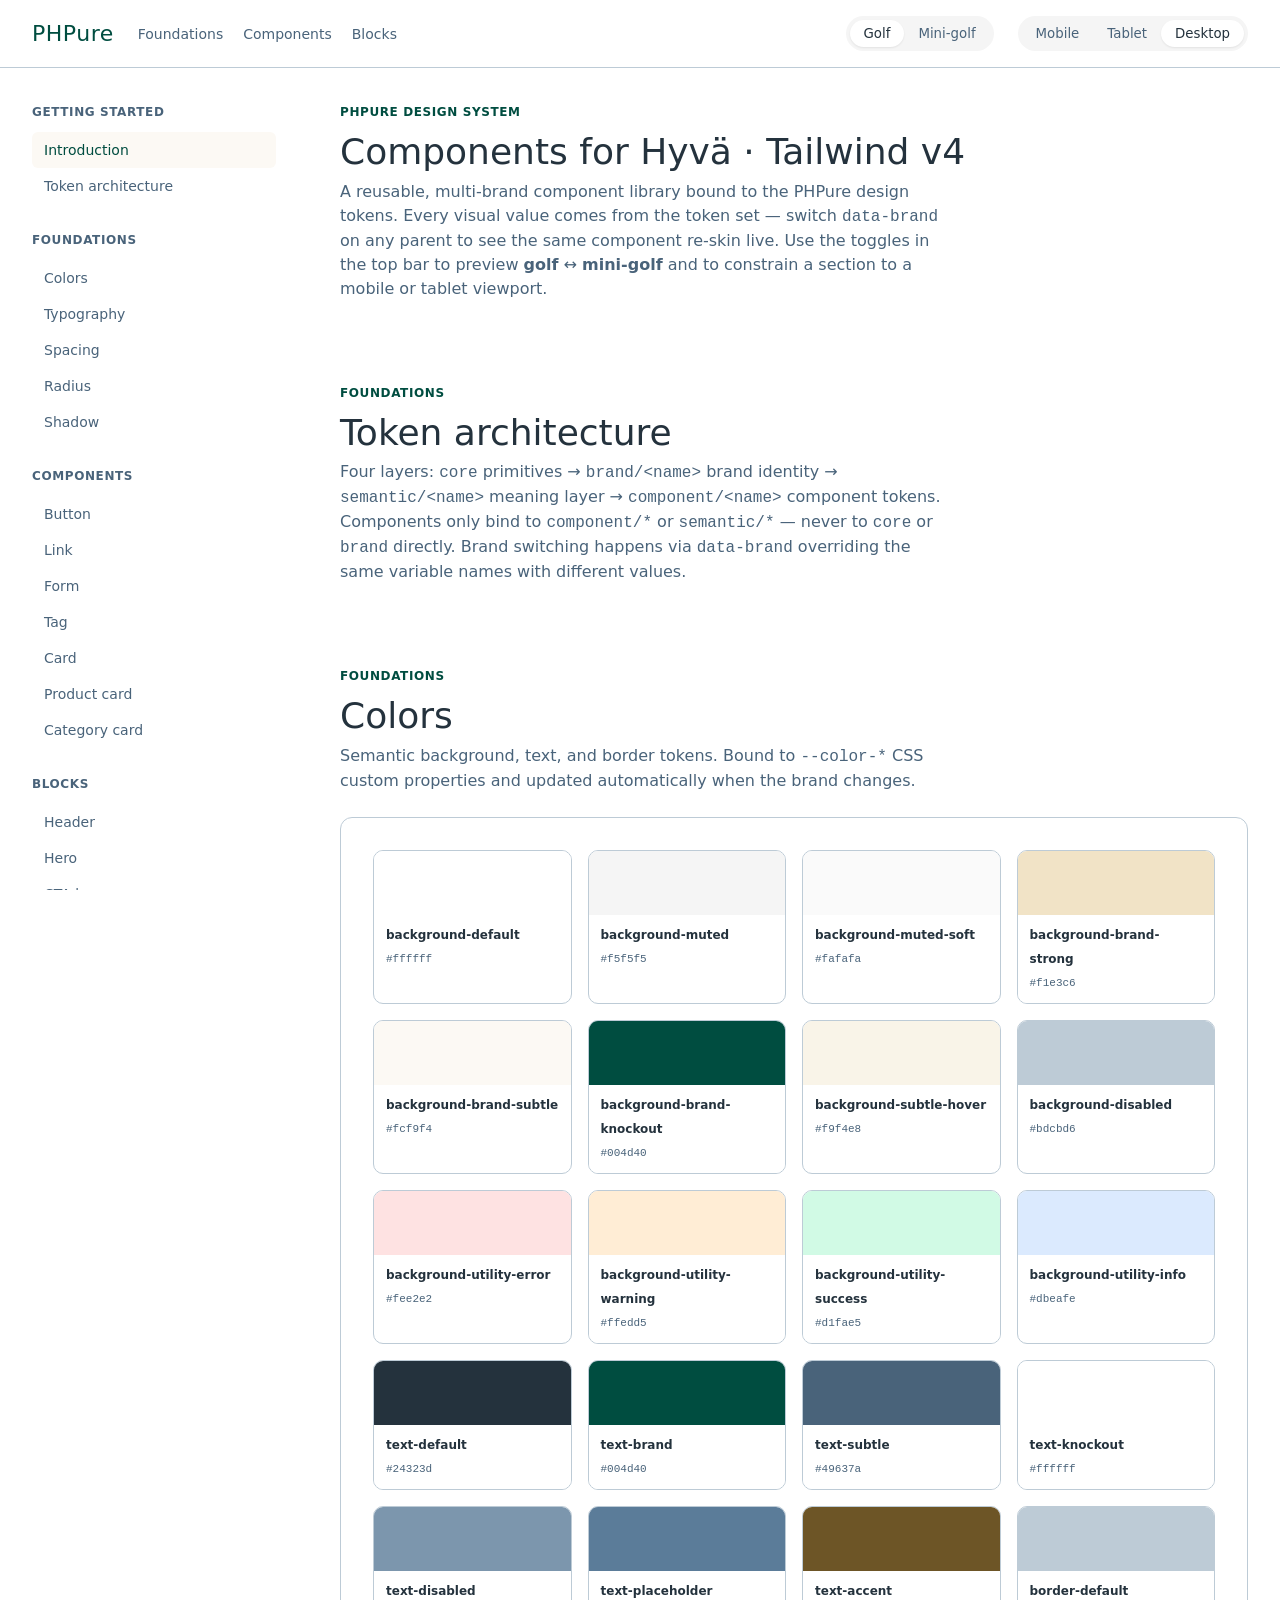
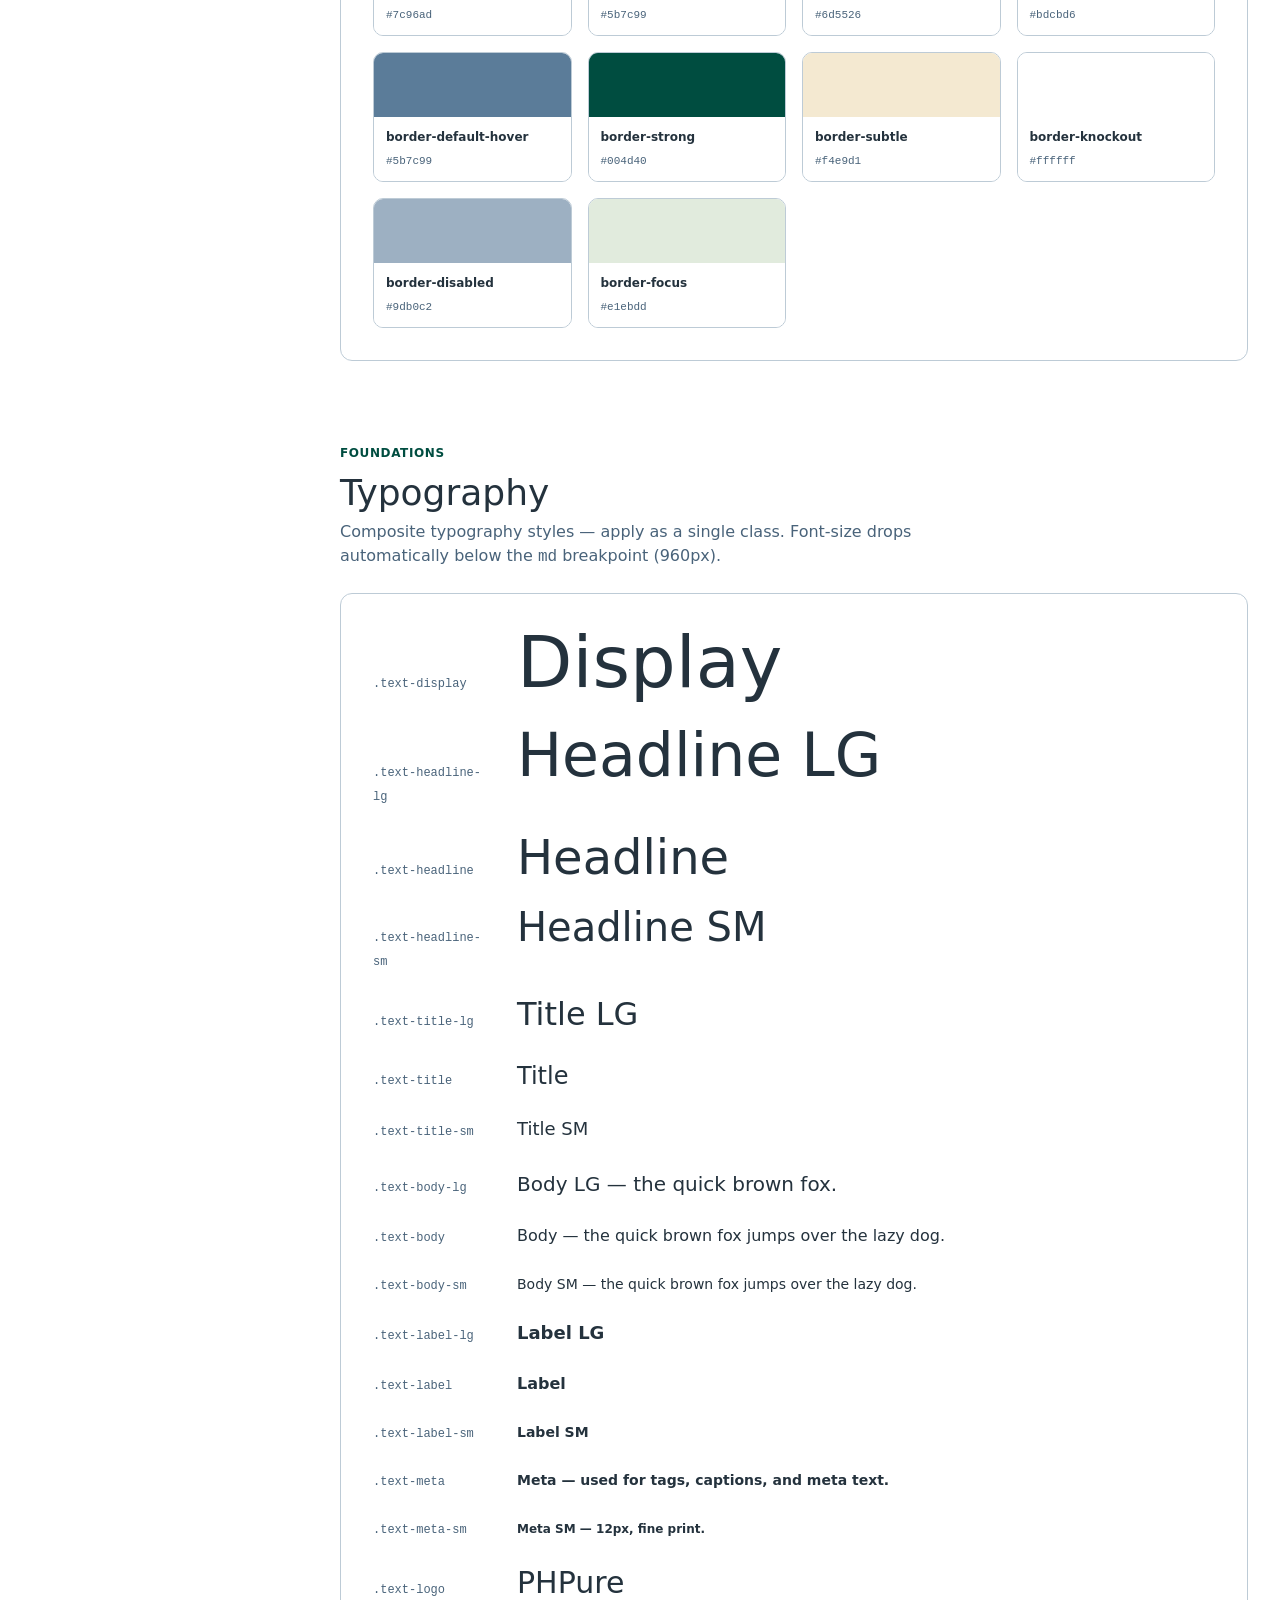
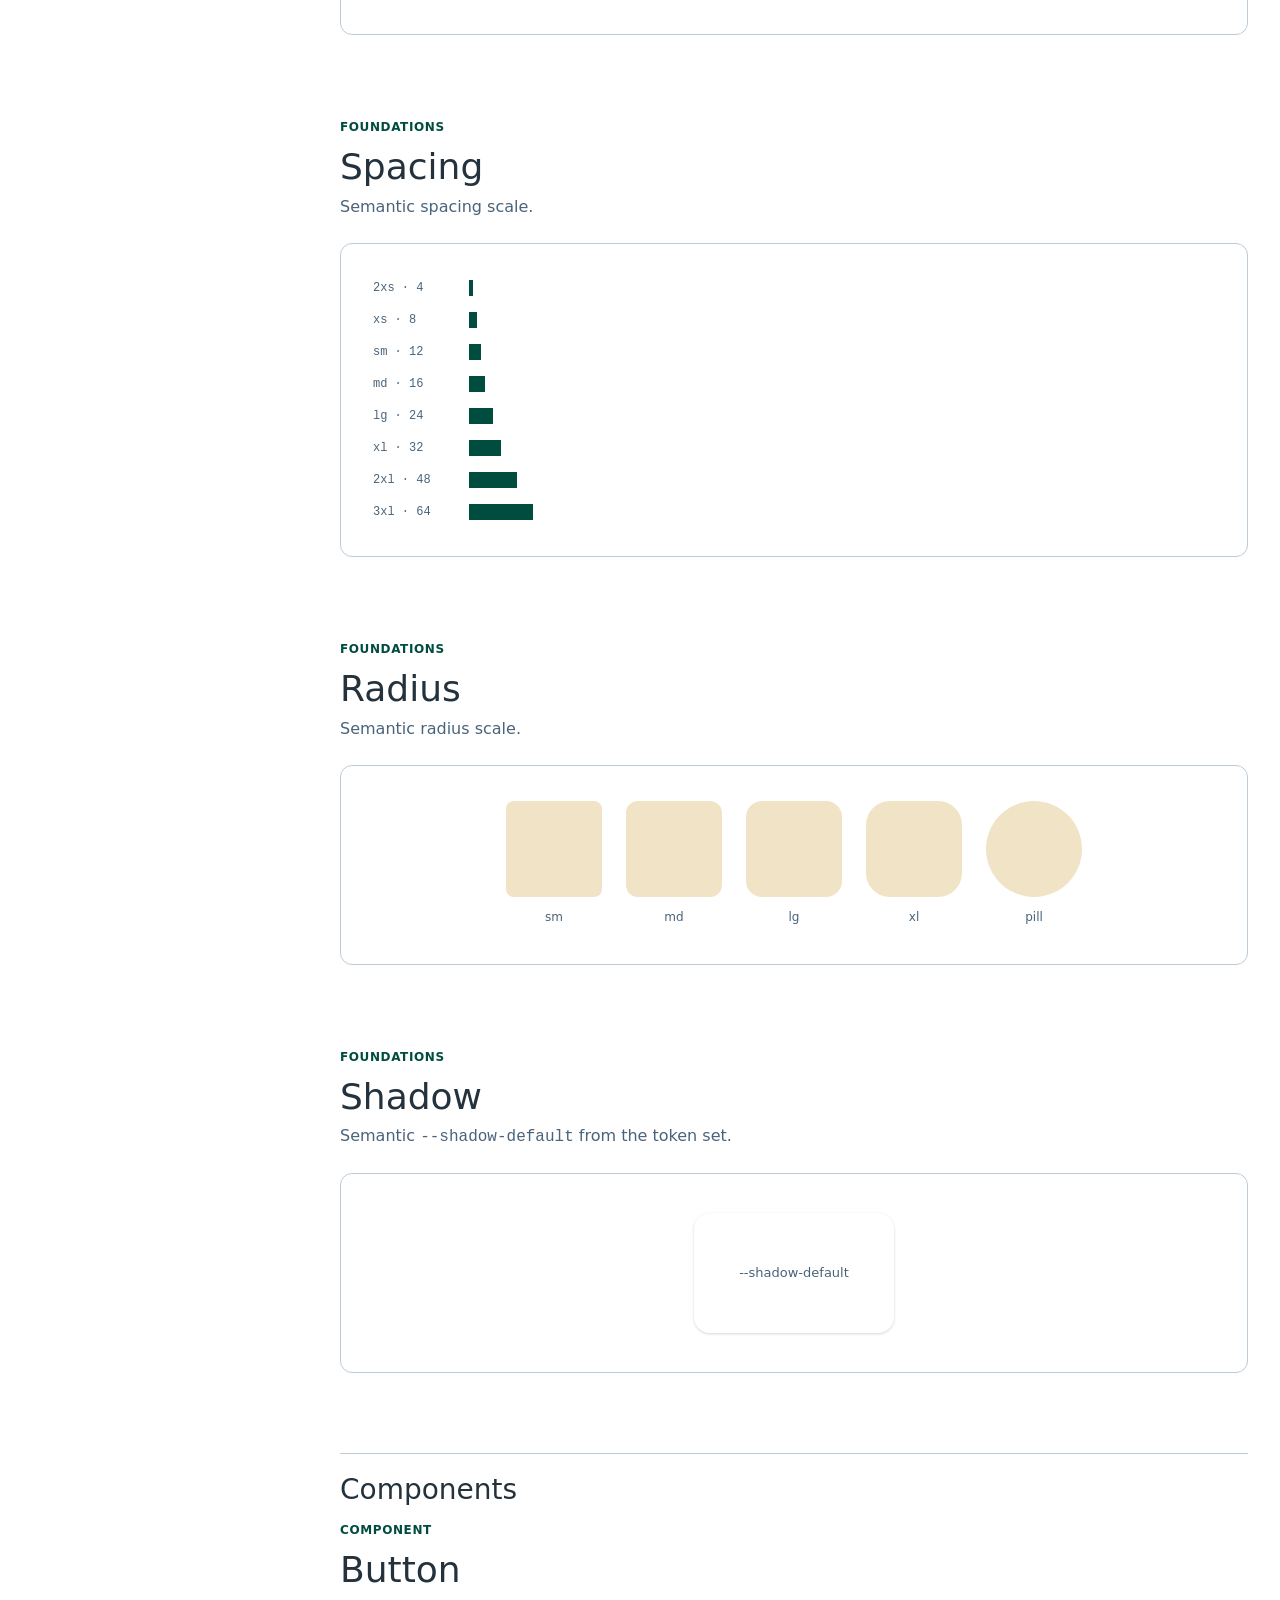
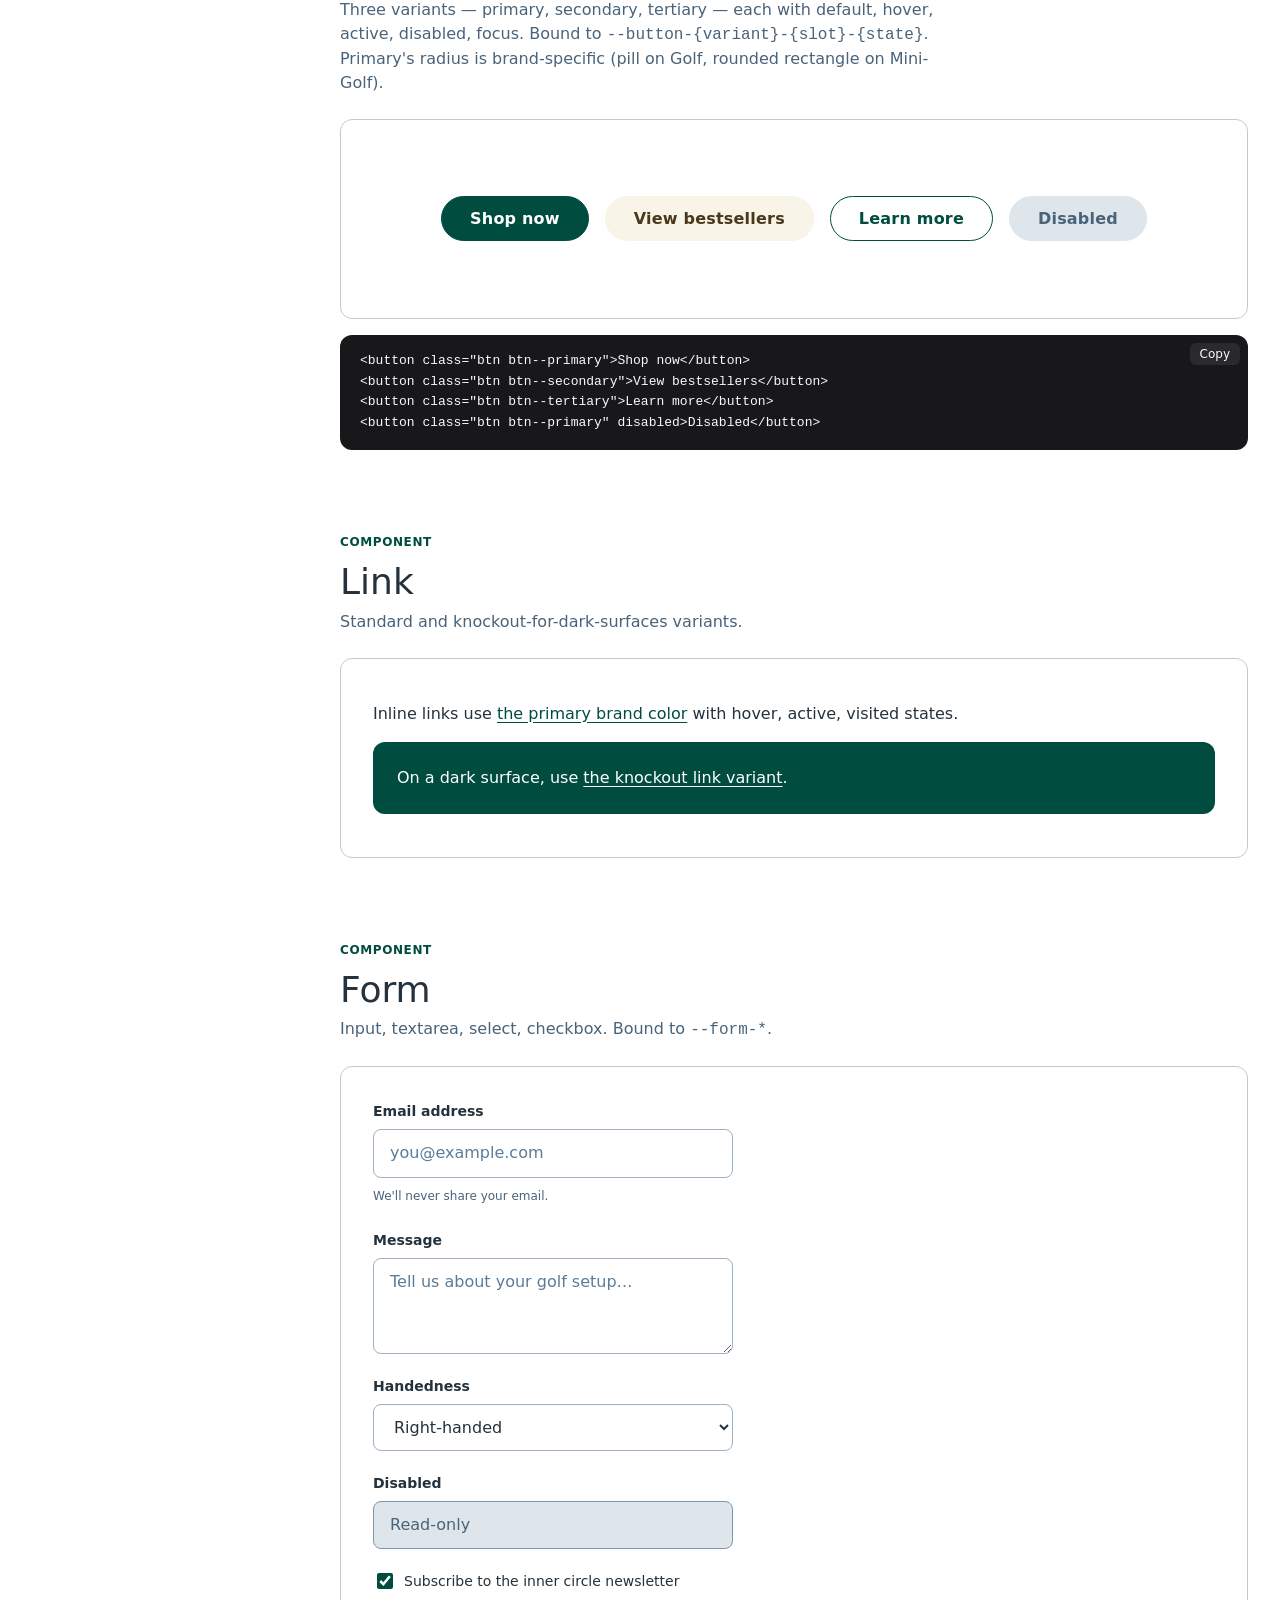
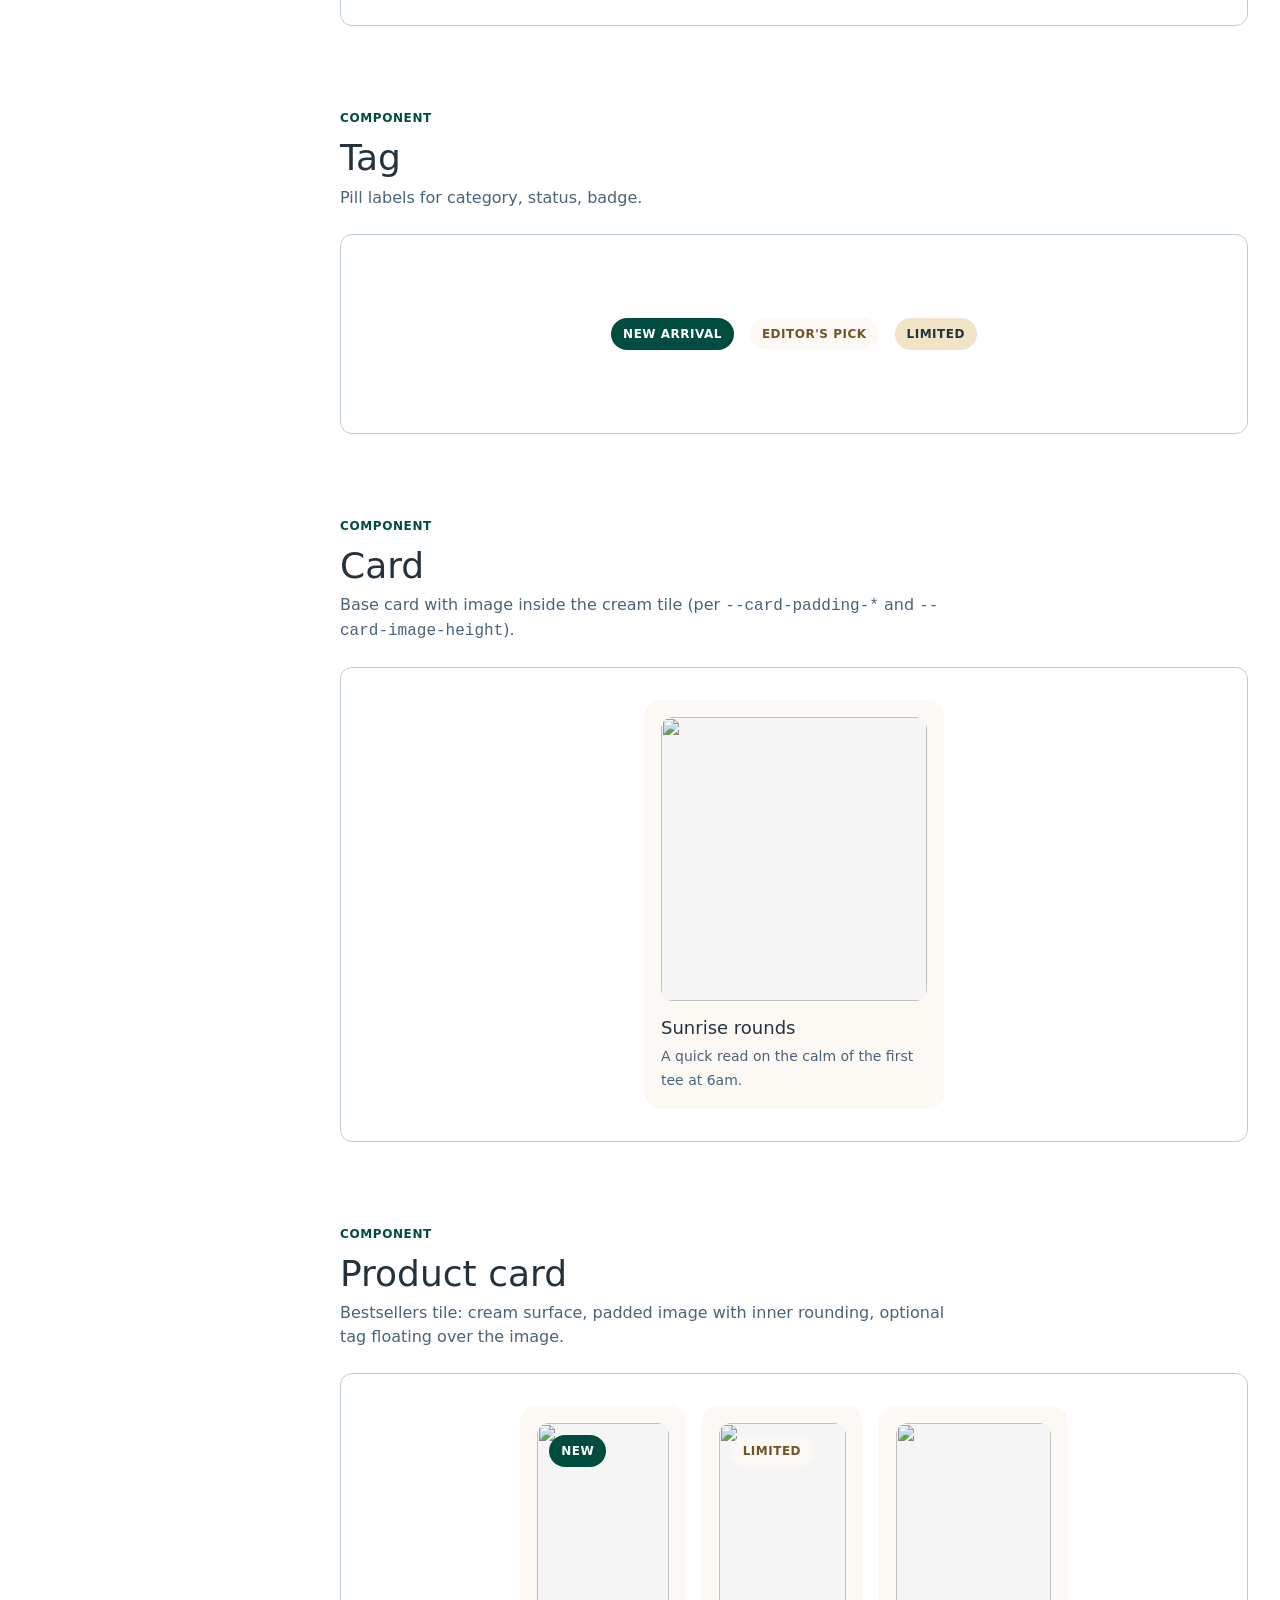
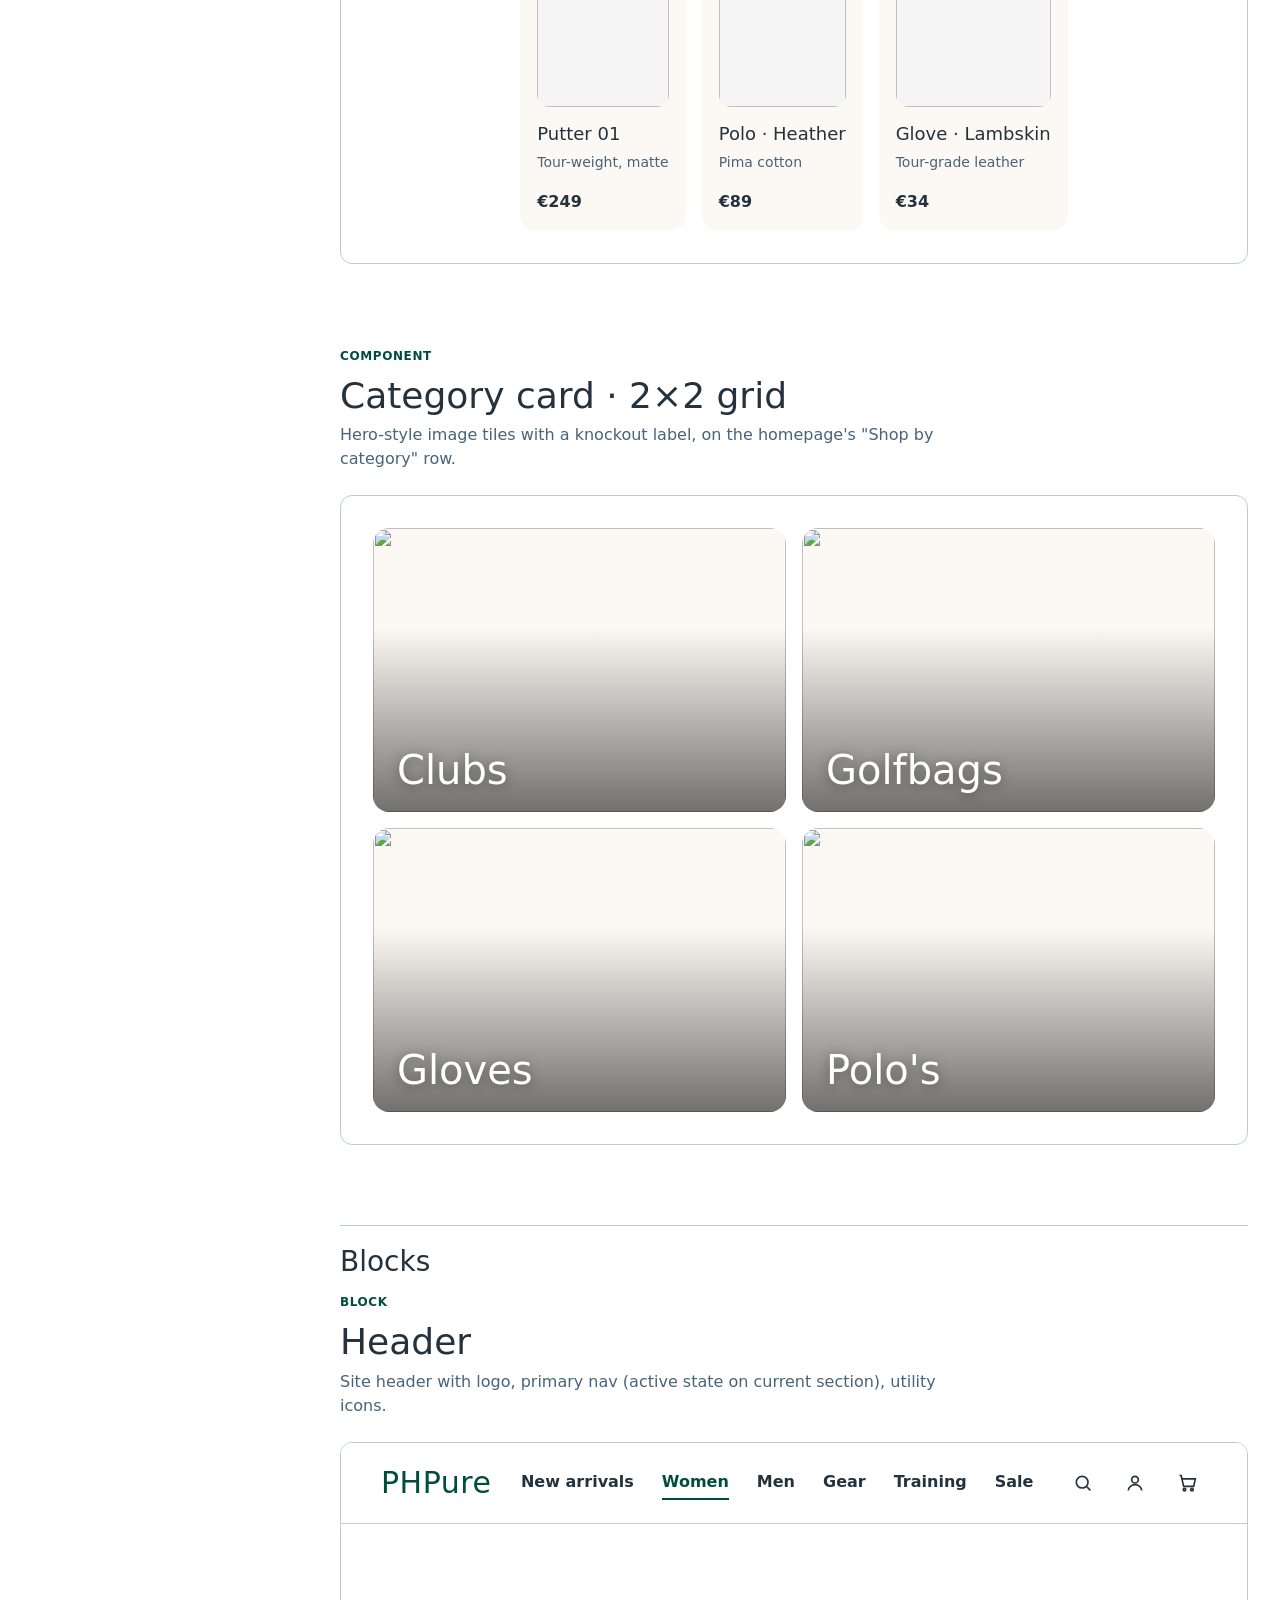
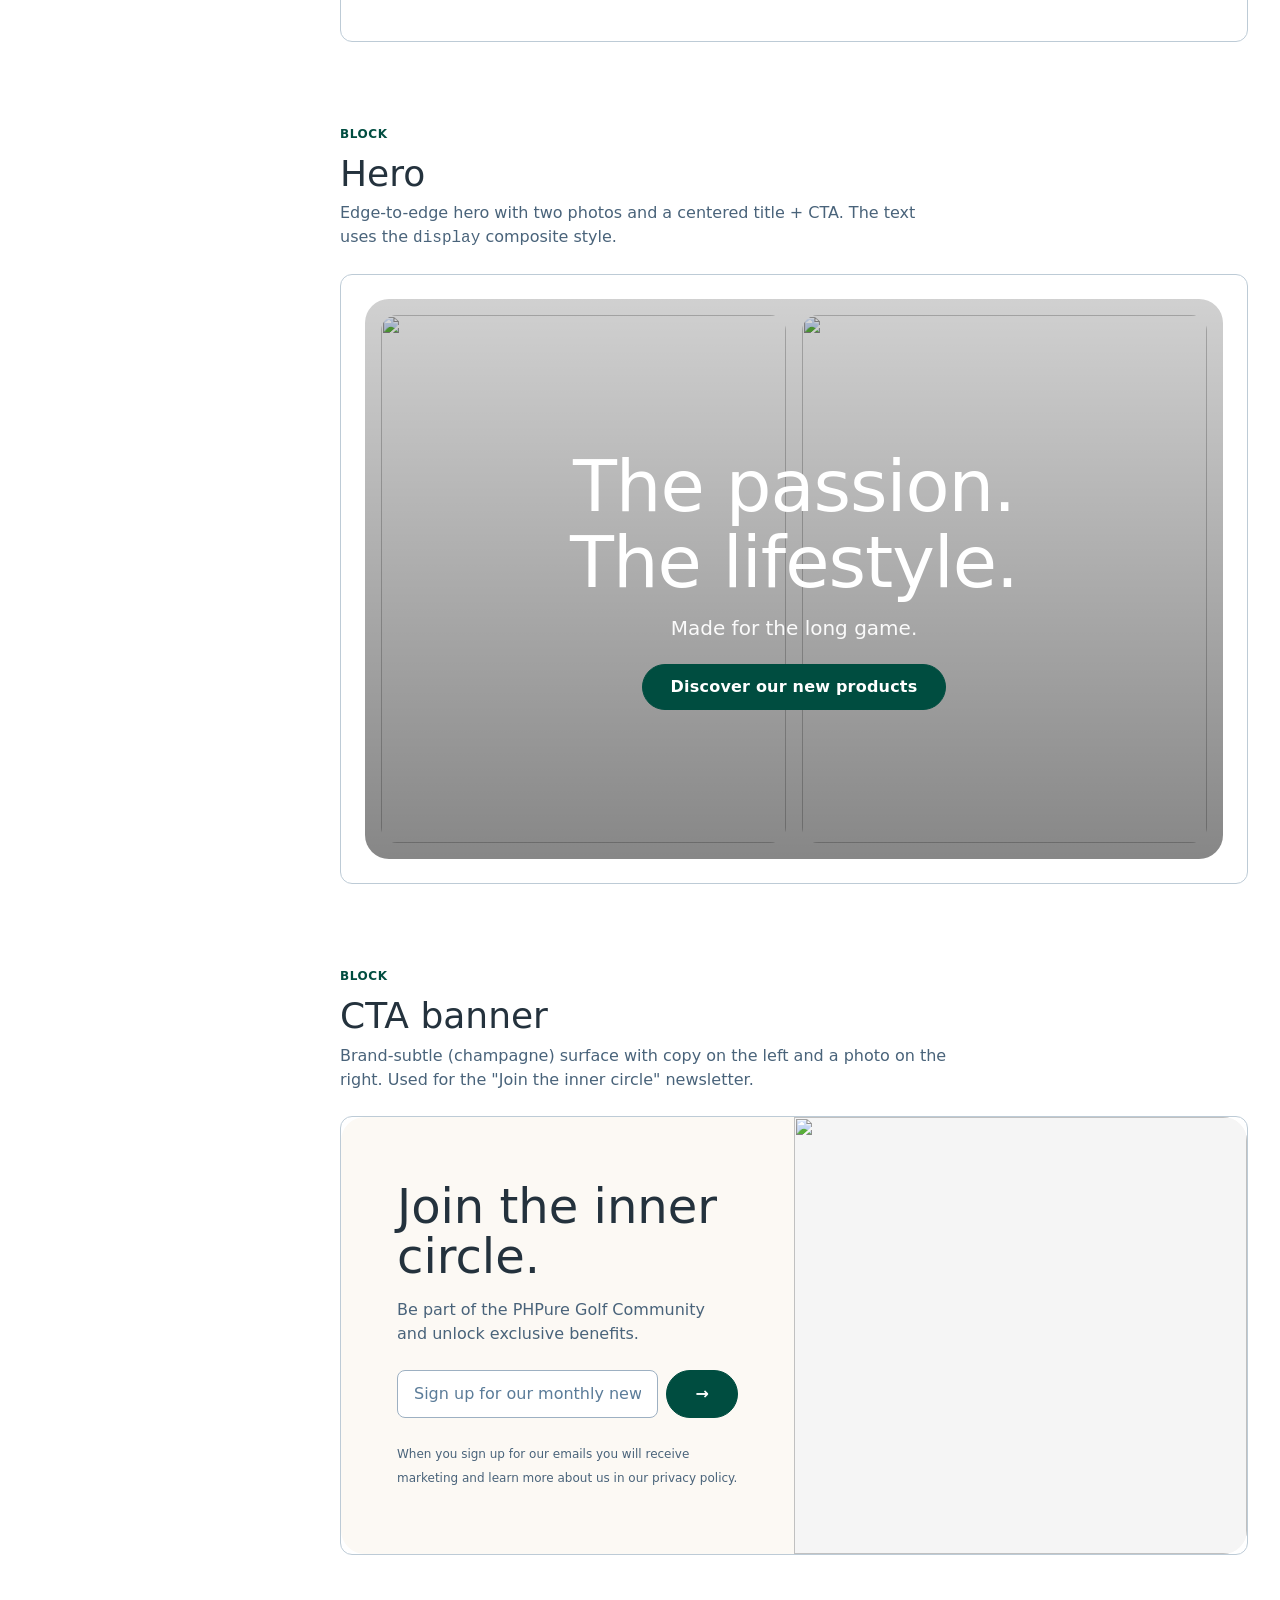
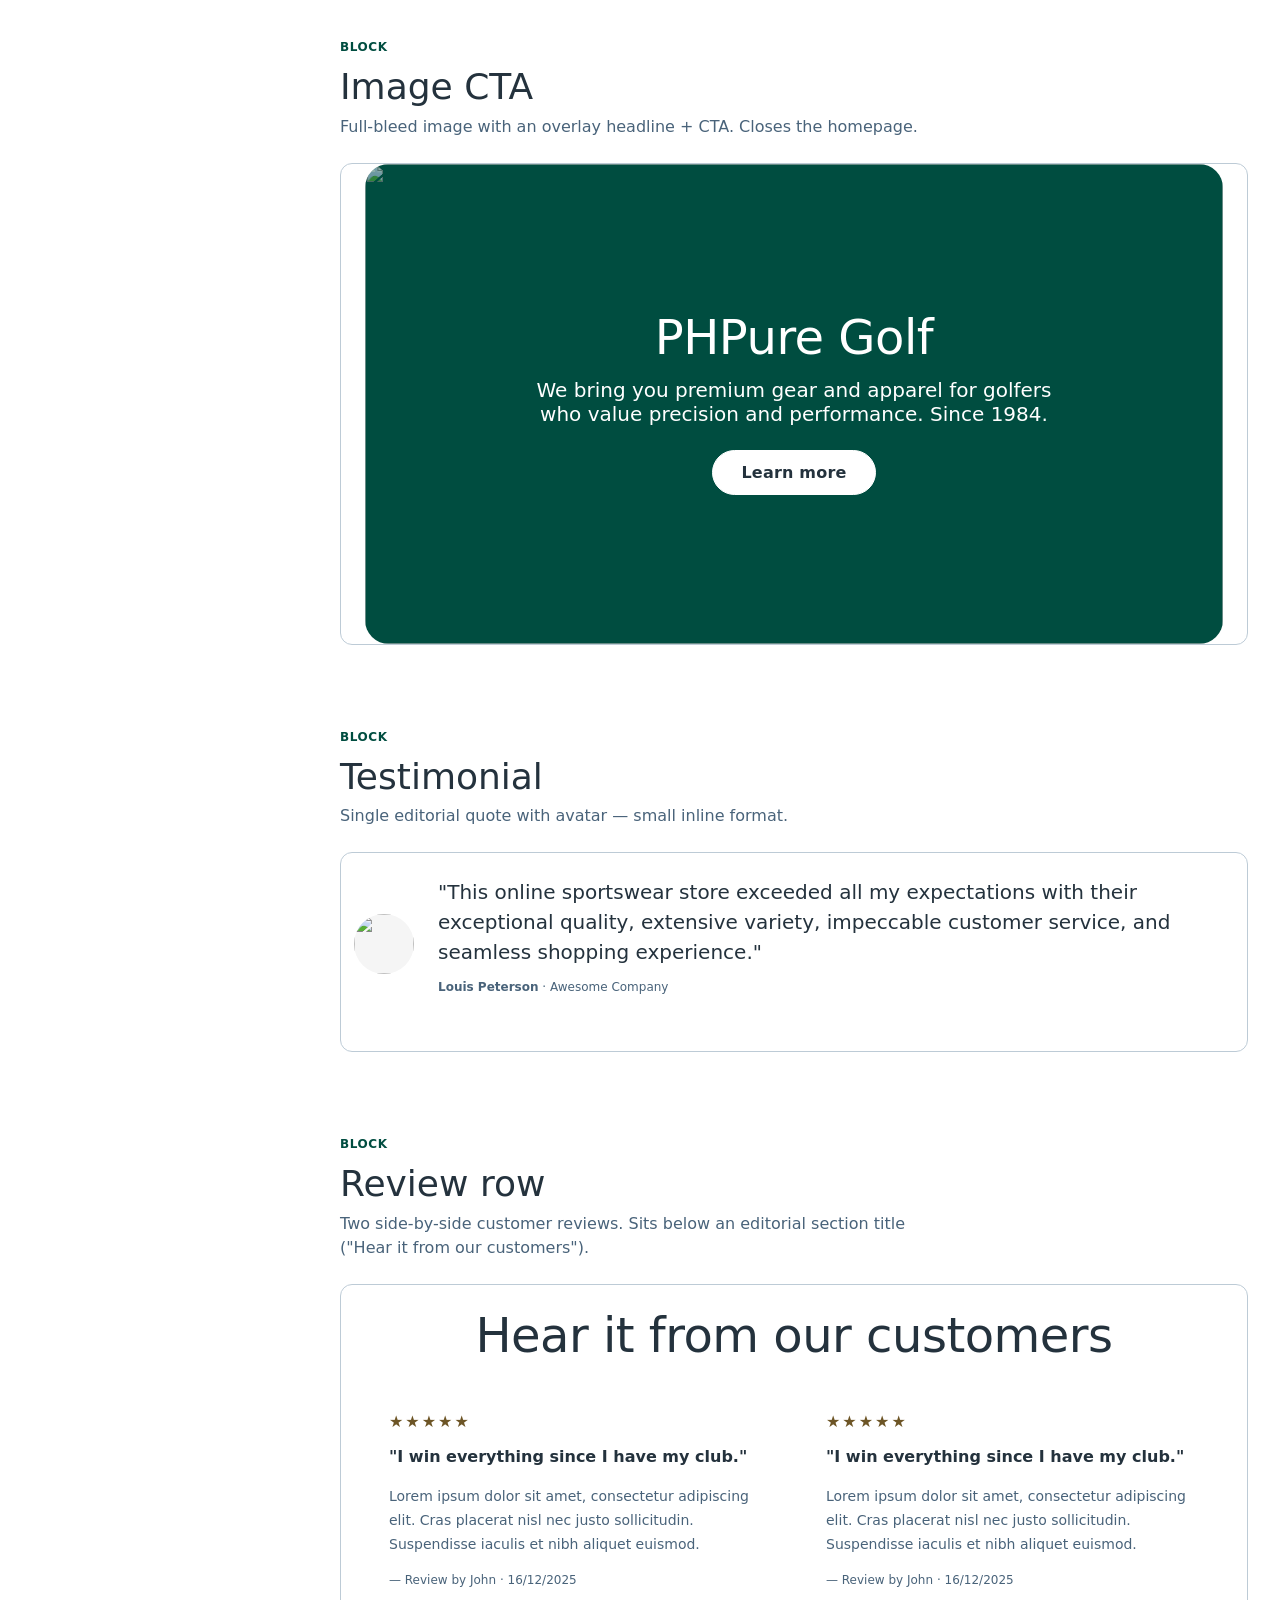
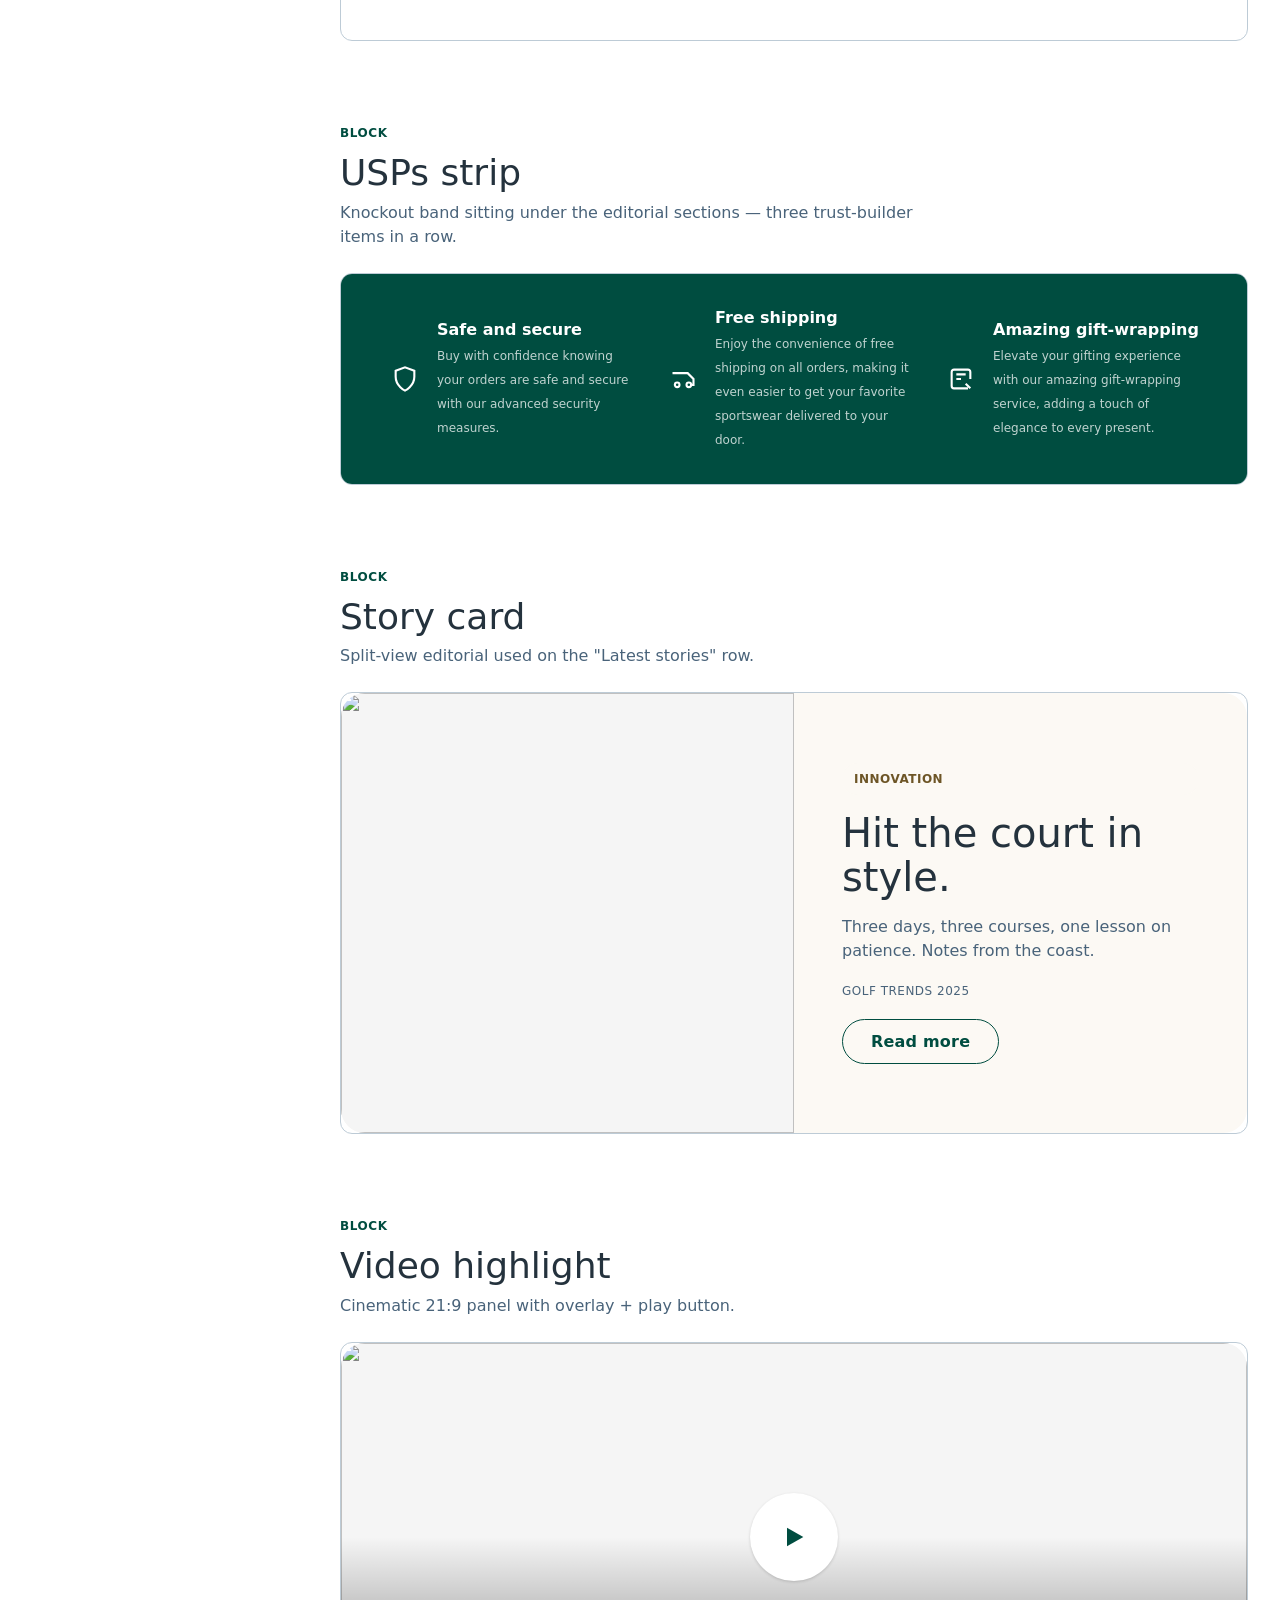
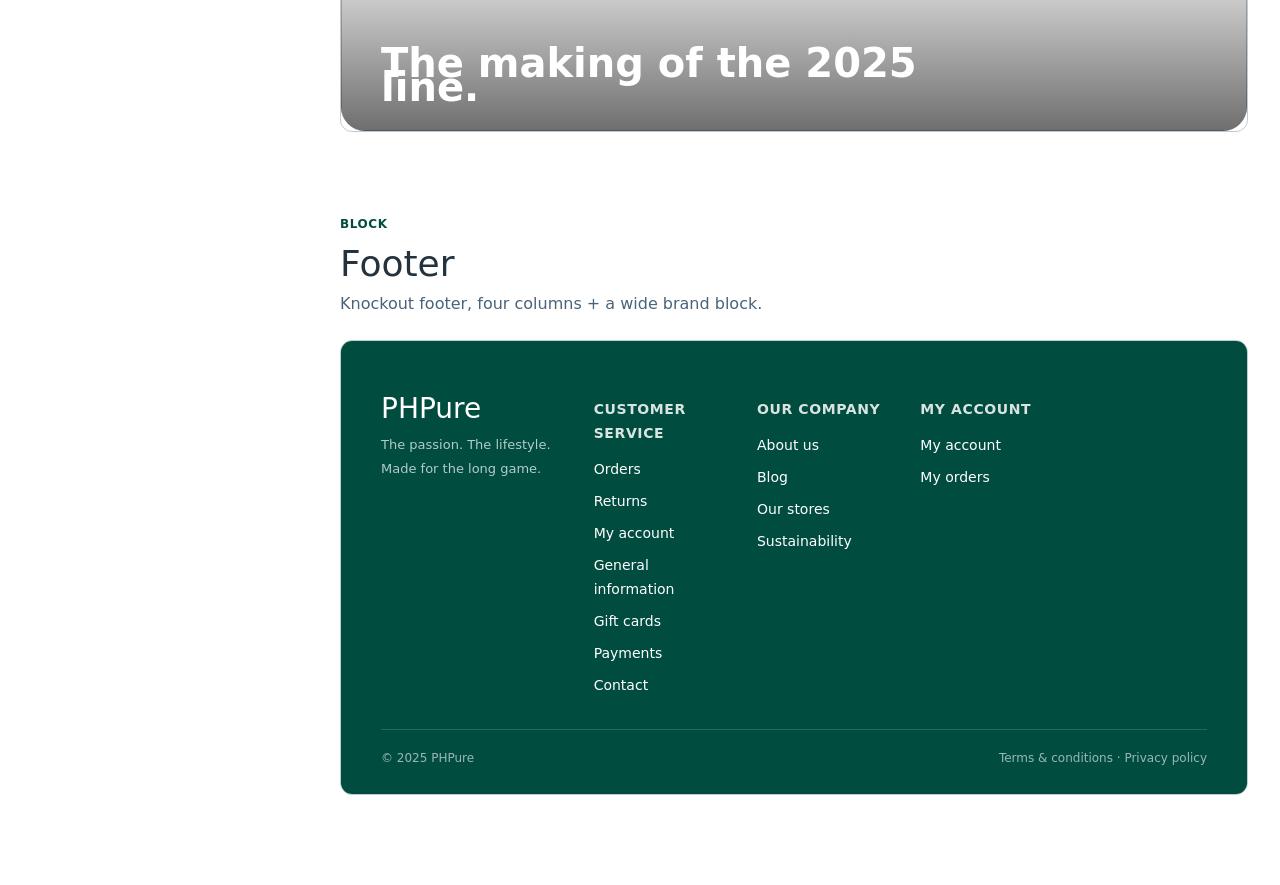
==== commit 97875458: "Update components + tokens to match homepage design - Patch tokens: golf title font-weight medium, f" ====
--- a/index.html
+++ b/index.html
@@ -5,9 +5,1203 @@
   <meta name="viewport" content="width=device-width, initial-scale=1.0" />
   <title>PHPure · Components</title>
   <meta name="description" content="A shadcn-style overview of PHPure's design-system components, bound to the multi-brand token set (golf + mini-golf)." />
-  <link rel="stylesheet" href="tokens.css" />
-  <link rel="stylesheet" href="site.css" />
-  <link rel="stylesheet" href="components.css" />
+  <style>
+/* === tokens.css === */
+/* tokens.css — generated from ./tokens. Do not hand-edit. */
+
+:root {
+  --color-background-brand-strong: #f1e3c6;
+  --color-background-brand-subtle: #fcf9f4;
+  --color-background-brand-knockout: #004d40;
+  --color-background-default: #ffffff;
+  --color-background-muted: #f5f5f5;
+  --color-background-muted-soft: #fafafa;
+  --color-background-subtle-hover: #f9f4e8;
+  --color-background-disabled: #bdcbd6;
+  --color-background-utility-error: #fee2e2;
+  --color-background-utility-error-knockout: #dc2626;
+  --color-background-utility-warning: #ffedd5;
+  --color-background-utility-warning-knockout: #ea580c;
+  --color-background-utility-success: #d1fae5;
+  --color-background-utility-success-knockout: #059669;
+  --color-background-utility-info: #dbeafe;
+  --color-background-utility-info-knockout: #2563eb;
+  --color-background-overlay: #00000040;
+  --color-background-overlay-strong: #000000e5;
+  --color-text-default: #24323d;
+  --color-text-brand: #004d40;
+  --color-text-subtle: #49637a;
+  --color-text-knockout: #ffffff;
+  --color-text-disabled: #7c96ad;
+  --color-text-placeholder: #5b7c99;
+  --color-text-accent: #6d5526;
+  --color-text-utility-error: #b91c1c;
+  --color-text-utility-warning: #c2410c;
+  --color-text-utility-success: #047857;
+  --color-text-utility-info: #1d4ed8;
+  --color-border-default-hover: #5b7c99;
+  --color-border-strong: #004d40;
+  --color-border-subtle: #f4e9d1;
+  --color-border-knockout: #ffffff;
+  --color-border-disabled: #9db0c2;
+  --color-border-default: #bdcbd6;
+  --color-border-focus: #e1ebdd;
+  --color-border-focus-knockout: #e1ebdd;
+  --color-border-utility-error: #b91c1c;
+  --color-border-utility-warning: #c2410c;
+  --color-border-utility-success: #047857;
+  --color-border-utility-info: #1d4ed8;
+  --radius-none: 0px;
+  --radius-sm: 8px;
+  --radius-md: 12px;
+  --radius-lg: 16px;
+  --radius-xl: 24px;
+  --radius-pill: 9999px;
+  --border-width-none: 0px;
+  --border-width-sm: 1px;
+  --border-width-md: 2px;
+  --border-width-lg: 4px;
+  --spacing-2xs: 4px;
+  --spacing-xs: 8px;
+  --spacing-sm: 12px;
+  --spacing-md: 16px;
+  --spacing-lg: 24px;
+  --spacing-xl: 32px;
+  --spacing-2xl: 48px;
+  --spacing-3xl: 64px;
+  --shadow-default: 0px 1px 3px 0px #00000029;
+  --font-family-heading: "Dejanire Headline", system-ui, sans-serif;
+  --font-family-body: "ITC Avant Garde Gothic Pro", system-ui, sans-serif;
+  --font-family-logo: "Dejanire Headline", system-ui, sans-serif;
+  --font-weight-display: 500;
+  --font-weight-heading: 500;
+  --font-weight-title: 500;
+  --font-weight-body: 400;
+  --font-weight-label: 700;
+  --typography-display-font-family: "Dejanire Headline", system-ui, sans-serif;
+  --typography-display-font-weight: 500;
+  --typography-display-font-size: 72px;
+  --typography-display-line-height: 100%;
+  --typography-display-letter-spacing: 0px;
+  --typography-headline-lg-font-family: "Dejanire Headline", system-ui, sans-serif;
+  --typography-headline-lg-font-weight: 500;
+  --typography-headline-lg-font-size: 60px;
+  --typography-headline-lg-line-height: 110%;
+  --typography-headline-lg-letter-spacing: 0px;
+  --typography-headline-font-family: "Dejanire Headline", system-ui, sans-serif;
+  --typography-headline-font-weight: 500;
+  --typography-headline-font-size: 48px;
+  --typography-headline-line-height: 100%;
+  --typography-headline-letter-spacing: 0px;
+  --typography-headline-sm-font-family: "Dejanire Headline", system-ui, sans-serif;
+  --typography-headline-sm-font-weight: 500;
+  --typography-headline-sm-font-size: 40px;
+  --typography-headline-sm-line-height: 100%;
+  --typography-headline-sm-letter-spacing: 0px;
+  --typography-title-lg-font-family: "Dejanire Headline", system-ui, sans-serif;
+  --typography-title-lg-font-weight: 500;
+  --typography-title-lg-font-size: 32px;
+  --typography-title-lg-line-height: 100%;
+  --typography-title-lg-letter-spacing: 0px;
+  --typography-title-font-family: "ITC Avant Garde Gothic Pro", system-ui, sans-serif;
+  --typography-title-font-weight: 500;
+  --typography-title-font-size: 24px;
+  --typography-title-line-height: 150%;
+  --typography-title-letter-spacing: 0px;
+  --typography-title-sm-font-family: "ITC Avant Garde Gothic Pro", system-ui, sans-serif;
+  --typography-title-sm-font-weight: 500;
+  --typography-title-sm-font-size: 18px;
+  --typography-title-sm-line-height: 125%;
+  --typography-title-sm-letter-spacing: 0px;
+  --typography-body-lg-font-family: "ITC Avant Garde Gothic Pro", system-ui, sans-serif;
+  --typography-body-lg-font-weight: 400;
+  --typography-body-lg-font-size: 20px;
+  --typography-body-lg-line-height: 160%;
+  --typography-body-lg-letter-spacing: 0px;
+  --typography-body-font-family: "ITC Avant Garde Gothic Pro", system-ui, sans-serif;
+  --typography-body-font-weight: 400;
+  --typography-body-font-size: 16px;
+  --typography-body-line-height: 150%;
+  --typography-body-letter-spacing: 0px;
+  --typography-body-sm-font-family: "ITC Avant Garde Gothic Pro", system-ui, sans-serif;
+  --typography-body-sm-font-weight: 400;
+  --typography-body-sm-font-size: 14px;
+  --typography-body-sm-line-height: 125%;
+  --typography-body-sm-letter-spacing: 0px;
+  --typography-label-lg-font-family: "ITC Avant Garde Gothic Pro", system-ui, sans-serif;
+  --typography-label-lg-font-weight: 700;
+  --typography-label-lg-font-size: 18px;
+  --typography-label-lg-line-height: 125%;
+  --typography-label-lg-letter-spacing: 0px;
+  --typography-label-font-family: "ITC Avant Garde Gothic Pro", system-ui, sans-serif;
+  --typography-label-font-weight: 700;
+  --typography-label-font-size: 16px;
+  --typography-label-line-height: 150%;
+  --typography-label-letter-spacing: 0px;
+  --typography-label-sm-font-family: "ITC Avant Garde Gothic Pro", system-ui, sans-serif;
+  --typography-label-sm-font-weight: 700;
+  --typography-label-sm-font-size: 14px;
+  --typography-label-sm-line-height: 125%;
+  --typography-label-sm-letter-spacing: 0px;
+  --typography-logo-font-family: "Dejanire Headline", system-ui, sans-serif;
+  --typography-logo-font-weight: 500;
+  --typography-logo-font-size: 30px;
+  --typography-logo-line-height: 110%;
+  --typography-logo-letter-spacing: 0px;
+  --typography-meta-font-family: "ITC Avant Garde Gothic Pro", system-ui, sans-serif;
+  --typography-meta-font-weight: 700;
+  --typography-meta-font-size: 14px;
+  --typography-meta-line-height: 150%;
+  --typography-meta-letter-spacing: 0px;
+  --typography-meta-sm-font-family: "ITC Avant Garde Gothic Pro", system-ui, sans-serif;
+  --typography-meta-sm-font-weight: 700;
+  --typography-meta-sm-font-size: 12px;
+  --typography-meta-sm-line-height: 125%;
+  --typography-meta-sm-letter-spacing: 0px;
+  --font-size-display: 72px;
+  --font-size-headline-lg: 60px;
+  --font-size-headline: 48px;
+  --font-size-headline-sm: 40px;
+  --font-size-title-lg: 32px;
+  --font-size-title: 24px;
+  --font-size-title-sm: 18px;
+  --font-size-body-lg: 20px;
+  --font-size-body: 16px;
+  --font-size-body-sm: 14px;
+  --font-size-label-lg: 18px;
+  --font-size-label: 16px;
+  --font-size-label-sm: 14px;
+  --font-size-meta: 14px;
+  --font-size-meta-sm: 12px;
+  --font-size-logo: 30px;
+  --button-primary-background-default: #004d40;
+  --button-primary-background-hover: #187162;
+  --button-primary-background-active: #003e33;
+  --button-primary-background-disabled: #dee5eb;
+  --button-primary-content-default: #ffffff;
+  --button-primary-content-hover: #ffffff;
+  --button-primary-content-active: #ffffff;
+  --button-primary-content-disabled: #49637a;
+  --button-primary-border-default: #004d40;
+  --button-primary-border-hover: #2f9483;
+  --button-primary-border-active: #187162;
+  --button-primary-border-focus: #e1ebdd;
+  --button-primary-border-disabled: #dee5eb;
+  --button-primary-border-radius-default: 9999px;
+  --button-secondary-background-default: #f9f4e8;
+  --button-secondary-background-hover: #f1e3c6;
+  --button-secondary-background-active: #d8c7a4;
+  --button-secondary-background-disabled: #eff2f5;
+  --button-secondary-content-default: #49381a;
+  --button-secondary-content-hover: #49381a;
+  --button-secondary-content-active: #49381a;
+  --button-secondary-content-disabled: #49637a;
+  --button-secondary-border-default: #f9f4e8;
+  --button-secondary-border-hover: #f1e3c6;
+  --button-secondary-border-active: #d8c7a4;
+  --button-secondary-border-disabled: #eff2f5;
+  --button-secondary-border-focus: #e1ebdd;
+  --button-tertiary-background-default: #ffffff00;
+  --button-tertiary-background-hover: #ffffff00;
+  --button-tertiary-background-active: #ffffff00;
+  --button-tertiary-background-disabled: #ffffff00;
+  --button-tertiary-content-default: #004d40;
+  --button-tertiary-content-hover: #004d40;
+  --button-tertiary-content-active: #004d40;
+  --button-tertiary-content-disabled: #49637a;
+  --button-tertiary-border-default: #004d40;
+  --button-tertiary-border-hover: #47b8a5;
+  --button-tertiary-border-active: #003e33;
+  --button-tertiary-border-disabled: #bdcbd6;
+  --button-tertiary-border-focus: #e1ebdd;
+  --link-content-default: #004d40;
+  --link-content-hover: #187162;
+  --link-content-active: #002e26;
+  --link-content-visited: #8c733e;
+  --link-knockout-content-default: #ffffff;
+  --link-knockout-content-hover: #fcf9f4;
+  --link-knockout-content-active: #f9f4e8;
+  --link-knockout-content-visited: #f1e3c6;
+  --form-background-default: #ffffff;
+  --form-background-focus: #ffffff;
+  --form-background-hover: #ffffff;
+  --form-background-active: #ffffff;
+  --form-background-disabled: #dee5eb;
+  --form-border-default: #9db0c2;
+  --form-border-hover: #5b7c99;
+  --form-border-active: #004d40;
+  --form-border-disabled: #7c96ad;
+  --form-border-focus: #e1ebdd;
+  --form-content-default: #24323d;
+  --form-content-disabled: #49637a;
+  --card-background-default: #fcf9f4;
+  --card-background-focus: #fcf9f4;
+  --card-background-hover: #fcf9f4;
+  --card-background-active: #f8f4ec;
+  --card-background-disabled: #dee5eb;
+  --card-border-default: #ffffff00;
+  --card-border-hover: #ffffff00;
+  --card-border-active: #ffffff00;
+  --card-border-disabled: #ffffff00;
+  --card-border-focus: #e1ebdd;
+  --card-content-default: #24323d;
+  --card-content-disabled: #49637a;
+  --card-image-height: 284px;
+  --card-padding-horizontal: 16px;
+  --card-padding-vertical: 16px;
+  --card-tags-padding: 0px;
+  --card-tags-radius-top: 0px;
+  --card-tags-radius-bottom: 16px;
+}
+
+[data-brand="mini-golf"] {
+  --color-background-brand-strong: #dceef6;
+  --color-background-brand-subtle: #fffaf5;
+  --color-background-brand-knockout: #5a3206;
+  --color-background-muted: #f7f5f0;
+  --color-background-muted-soft: #f7f5f0;
+  --color-background-subtle-hover: #e8e4da;
+  --color-background-disabled: #f7f5f0;
+  --color-text-default: #673437;
+  --color-text-brand: #773a3c;
+  --color-text-subtle: #555148;
+  --color-text-disabled: #807b70;
+  --color-text-placeholder: #555148;
+  --color-text-accent: #1c6a8e;
+  --color-border-default-hover: #a9a498;
+  --color-border-strong: #94530a;
+  --color-border-subtle: #f7f5f0;
+  --color-border-disabled: #f7f5f0;
+  --color-border-default: #e8e4da;
+  --color-border-focus: #f08f3e;
+  --color-border-focus-knockout: #f7eddd;
+  --radius-sm: 12px;
+  --radius-md: 16px;
+  --radius-lg: 32px;
+  --radius-xl: 9999px;
+  --font-family-heading: "Grenadine MVB", system-ui, sans-serif;
+  --font-family-body: "DM Sans", system-ui, sans-serif;
+  --font-family-logo: "Grenadine MVB", system-ui, sans-serif;
+  --font-weight-display: 700;
+  --font-weight-heading: 700;
+  --typography-display-font-family: "Grenadine MVB", system-ui, sans-serif;
+  --typography-display-font-weight: 700;
+  --typography-headline-lg-font-family: "Grenadine MVB", system-ui, sans-serif;
+  --typography-headline-lg-font-weight: 700;
+  --typography-headline-font-family: "Grenadine MVB", system-ui, sans-serif;
+  --typography-headline-font-weight: 700;
+  --typography-headline-sm-font-family: "Grenadine MVB", system-ui, sans-serif;
+  --typography-headline-sm-font-weight: 700;
+  --typography-title-lg-font-family: "DM Sans", system-ui, sans-serif;
+  --typography-title-font-family: "DM Sans", system-ui, sans-serif;
+  --typography-title-sm-font-family: "DM Sans", system-ui, sans-serif;
+  --typography-body-lg-font-family: "DM Sans", system-ui, sans-serif;
+  --typography-body-font-family: "DM Sans", system-ui, sans-serif;
+  --typography-body-sm-font-family: "DM Sans", system-ui, sans-serif;
+  --typography-label-lg-font-family: "DM Sans", system-ui, sans-serif;
+  --typography-label-font-family: "DM Sans", system-ui, sans-serif;
+  --typography-label-sm-font-family: "DM Sans", system-ui, sans-serif;
+  --typography-logo-font-family: "Grenadine MVB", system-ui, sans-serif;
+  --typography-logo-font-weight: 700;
+  --typography-meta-font-family: "DM Sans", system-ui, sans-serif;
+  --typography-meta-sm-font-family: "DM Sans", system-ui, sans-serif;
+  --button-primary-background-default: #94530a;
+  --button-primary-background-hover: #c9700e;
+  --button-primary-background-active: #5a3206;
+  --button-primary-background-disabled: #fdfdfc;
+  --button-primary-content-disabled: #737373;
+  --button-primary-border-default: #94530a;
+  --button-primary-border-hover: #c9700e;
+  --button-primary-border-active: #5a3206;
+  --button-primary-border-focus: #f08f3e;
+  --button-primary-border-disabled: #a3a3a3;
+  --button-primary-border-radius-default: 12px;
+  --button-secondary-background-default: #dceef6;
+  --button-secondary-background-hover: #a8d4e8;
+  --button-secondary-background-active: #75bbda;
+  --button-secondary-background-disabled: #e5e5e5;
+  --button-secondary-content-default: #5a3206;
+  --button-secondary-content-hover: #5a3206;
+  --button-secondary-content-active: #5a3206;
+  --button-secondary-content-disabled: #525252;
+  --button-secondary-border-default: #dceef6;
+  --button-secondary-border-hover: #4ca1c8;
+  --button-secondary-border-active: #2787b0;
+  --button-secondary-border-disabled: #d4d4d4;
+  --button-secondary-border-focus: #f08f3e;
+  --button-tertiary-content-default: #94530a;
+  --button-tertiary-content-hover: #c9700e;
+  --button-tertiary-content-active: #5a3206;
+  --button-tertiary-content-disabled: #807b70;
+  --button-tertiary-border-default: #94530a;
+  --button-tertiary-border-hover: #c9700e;
+  --button-tertiary-border-active: #5a3206;
+  --button-tertiary-border-disabled: #f7f5f0;
+  --button-tertiary-border-focus: #f08f3e;
+  --link-content-default: #1c6a8e;
+  --link-content-hover: #2787b0;
+  --link-content-active: #144d67;
+  --link-content-visited: #773a3c;
+  --link-knockout-content-hover: #dceef6;
+  --link-knockout-content-active: #a8d4e8;
+  --link-knockout-content-visited: #c17872;
+  --form-background-disabled: #f7f5f0;
+  --form-border-default: #e8e4da;
+  --form-border-hover: #a9a498;
+  --form-border-active: #2c2a24;
+  --form-border-disabled: #2c2a24;
+  --form-border-focus: #f08f3e;
+  --form-content-default: #2c2a24;
+  --form-content-disabled: #cfc9bb;
+  --card-background-default: #ffffff00;
+  --card-background-focus: #ffffff;
+  --card-background-hover: #ffffff;
+  --card-background-active: #ffffff;
+  --card-background-disabled: #f7f5f0;
+  --card-border-hover: #a9a498;
+  --card-border-active: #555148;
+  --card-border-disabled: #807b70;
+  --card-border-focus: #f08f3e;
+  --card-content-default: #2c1803;
+  --card-content-disabled: #807b70;
+  --card-image-height: 464px;
+  --card-padding-horizontal: 0px;
+  --card-padding-vertical: 12px;
+  --card-tags-radius-top: 9999px;
+  --card-tags-radius-bottom: 9999px;
+}
+
+@media (max-width: 960px) {
+  :root {
+    --font-size-display: 48px;
+    --font-size-headline-lg: 40px;
+    --font-size-headline: 36px;
+    --font-size-headline-sm: 24px;
+    --font-size-title-lg: 24px;
+    --font-size-title: 18px;
+    --font-size-title-sm: 18px;
+    --font-size-body-lg: 20px;
+    --font-size-body: 16px;
+    --font-size-body-sm: 14px;
+    --font-size-label-lg: 18px;
+    --font-size-label: 16px;
+    --font-size-label-sm: 14px;
+    --font-size-meta: 14px;
+    --font-size-meta-sm: 12px;
+    --font-size-logo: 30px;
+}
+}
+
+/* typography composites — apply as a single class */
+.text-display {
+  font-family: var(--typography-display-font-family);
+  font-weight: var(--typography-display-font-weight);
+  font-size: var(--typography-display-font-size);
+  line-height: var(--typography-display-line-height);
+  letter-spacing: var(--typography-display-letter-spacing);
+}
+.text-headline-lg {
+  font-family: var(--typography-headline-lg-font-family);
+  font-weight: var(--typography-headline-lg-font-weight);
+  font-size: var(--typography-headline-lg-font-size);
+  line-height: var(--typography-headline-lg-line-height);
+  letter-spacing: var(--typography-headline-lg-letter-spacing);
+}
+.text-headline {
+  font-family: var(--typography-headline-font-family);
+  font-weight: var(--typography-headline-font-weight);
+  font-size: var(--typography-headline-font-size);
+  line-height: var(--typography-headline-line-height);
+  letter-spacing: var(--typography-headline-letter-spacing);
+}
+.text-headline-sm {
+  font-family: var(--typography-headline-sm-font-family);
+  font-weight: var(--typography-headline-sm-font-weight);
+  font-size: var(--typography-headline-sm-font-size);
+  line-height: var(--typography-headline-sm-line-height);
+  letter-spacing: var(--typography-headline-sm-letter-spacing);
+}
+.text-title-lg {
+  font-family: var(--typography-title-lg-font-family);
+  font-weight: var(--typography-title-lg-font-weight);
+  font-size: var(--typography-title-lg-font-size);
+  line-height: var(--typography-title-lg-line-height);
+  letter-spacing: var(--typography-title-lg-letter-spacing);
+}
+.text-title {
+  font-family: var(--typography-title-font-family);
+  font-weight: var(--typography-title-font-weight);
+  font-size: var(--typography-title-font-size);
+  line-height: var(--typography-title-line-height);
+  letter-spacing: var(--typography-title-letter-spacing);
+}
+.text-title-sm {
+  font-family: var(--typography-title-sm-font-family);
+  font-weight: var(--typography-title-sm-font-weight);
+  font-size: var(--typography-title-sm-font-size);
+  line-height: var(--typography-title-sm-line-height);
+  letter-spacing: var(--typography-title-sm-letter-spacing);
+}
+.text-body-lg {
+  font-family: var(--typography-body-lg-font-family);
+  font-weight: var(--typography-body-lg-font-weight);
+  font-size: var(--typography-body-lg-font-size);
+  line-height: var(--typography-body-lg-line-height);
+  letter-spacing: var(--typography-body-lg-letter-spacing);
+}
+.text-body {
+  font-family: var(--typography-body-font-family);
+  font-weight: var(--typography-body-font-weight);
+  font-size: var(--typography-body-font-size);
+  line-height: var(--typography-body-line-height);
+  letter-spacing: var(--typography-body-letter-spacing);
+}
+.text-body-sm {
+  font-family: var(--typography-body-sm-font-family);
+  font-weight: var(--typography-body-sm-font-weight);
+  font-size: var(--typography-body-sm-font-size);
+  line-height: var(--typography-body-sm-line-height);
+  letter-spacing: var(--typography-body-sm-letter-spacing);
+}
+.text-label-lg {
+  font-family: var(--typography-label-lg-font-family);
+  font-weight: var(--typography-label-lg-font-weight);
+  font-size: var(--typography-label-lg-font-size);
+  line-height: var(--typography-label-lg-line-height);
+  letter-spacing: var(--typography-label-lg-letter-spacing);
+}
+.text-label {
+  font-family: var(--typography-label-font-family);
+  font-weight: var(--typography-label-font-weight);
+  font-size: var(--typography-label-font-size);
+  line-height: var(--typography-label-line-height);
+  letter-spacing: var(--typography-label-letter-spacing);
+}
+.text-label-sm {
+  font-family: var(--typography-label-sm-font-family);
+  font-weight: var(--typography-label-sm-font-weight);
+  font-size: var(--typography-label-sm-font-size);
+  line-height: var(--typography-label-sm-line-height);
+  letter-spacing: var(--typography-label-sm-letter-spacing);
+}
+.text-logo {
+  font-family: var(--typography-logo-font-family);
+  font-weight: var(--typography-logo-font-weight);
+  font-size: var(--typography-logo-font-size);
+  line-height: var(--typography-logo-line-height);
+  letter-spacing: var(--typography-logo-letter-spacing);
+}
+.text-meta {
+  font-family: var(--typography-meta-font-family);
+  font-weight: var(--typography-meta-font-weight);
+  font-size: var(--typography-meta-font-size);
+  line-height: var(--typography-meta-line-height);
+  letter-spacing: var(--typography-meta-letter-spacing);
+}
+.text-meta-sm {
+  font-family: var(--typography-meta-sm-font-family);
+  font-weight: var(--typography-meta-sm-font-weight);
+  font-size: var(--typography-meta-sm-font-size);
+  line-height: var(--typography-meta-sm-line-height);
+  letter-spacing: var(--typography-meta-sm-letter-spacing);
+}
+
+/* === site.css === */
+/* site.css — docs chrome for the PHPure components overview */
+
+* { box-sizing: border-box; }
+
+html { scroll-behavior: smooth; scroll-padding-top: 88px; }
+
+body {
+  margin: 0;
+  font-family: var(--font-family-body);
+  font-size: var(--font-size-body);
+  line-height: 150%;
+  color: var(--color-text-default);
+  background: var(--color-background-default);
+  -webkit-font-smoothing: antialiased;
+}
+
+a { color: inherit; }
+
+code, pre { font-family: ui-monospace, "SF Mono", Menlo, Consolas, monospace; }
+
+/* ---------- top bar ---------- */
+.topbar {
+  position: sticky;
+  top: 0;
+  z-index: 50;
+  display: flex;
+  align-items: center;
+  gap: 24px;
+  padding: 16px 32px;
+  background: color-mix(in srgb, var(--color-background-default) 92%, transparent);
+  backdrop-filter: saturate(180%) blur(12px);
+  border-bottom: 1px solid var(--color-border-default);
+}
+
+.topbar__logo {
+  font-family: var(--font-family-logo);
+  font-size: 22px;
+  font-weight: 500;
+  color: var(--color-text-brand);
+  letter-spacing: 0.5px;
+  text-decoration: none;
+}
+
+.topbar__nav {
+  display: flex;
+  gap: 20px;
+  font-size: 14px;
+  color: var(--color-text-subtle);
+}
+
+.topbar__nav a { text-decoration: none; }
+.topbar__nav a:hover { color: var(--color-text-default); }
+
+.topbar__spacer { flex: 1; }
+
+.toggle-group {
+  display: inline-flex;
+  align-items: center;
+  background: var(--color-background-muted);
+  border-radius: 9999px;
+  padding: 4px;
+  font-size: 13px;
+}
+.toggle-group button {
+  appearance: none;
+  border: 0;
+  background: transparent;
+  padding: 6px 14px;
+  border-radius: 9999px;
+  cursor: pointer;
+  color: var(--color-text-subtle);
+  font-family: inherit;
+  font-weight: 500;
+}
+.toggle-group button[aria-pressed="true"] {
+  background: var(--color-background-default);
+  color: var(--color-text-default);
+  box-shadow: 0 1px 2px #00000014;
+}
+
+/* ---------- layout ---------- */
+.layout {
+  display: grid;
+  grid-template-columns: 260px 1fr;
+  max-width: 1400px;
+  margin: 0 auto;
+  padding: 32px;
+  gap: 48px;
+}
+
+.sidebar {
+  position: sticky;
+  top: 88px;
+  align-self: start;
+  max-height: calc(100vh - 110px);
+  overflow-y: auto;
+  padding-right: 16px;
+  font-size: 14px;
+}
+
+.sidebar h3 {
+  font-family: var(--font-family-body);
+  font-size: 12px;
+  font-weight: 700;
+  text-transform: uppercase;
+  letter-spacing: 0.6px;
+  color: var(--color-text-subtle);
+  margin: 24px 0 8px;
+}
+.sidebar h3:first-child { margin-top: 0; }
+
+.sidebar ul { list-style: none; padding: 0; margin: 0; }
+.sidebar li a {
+  display: block;
+  padding: 6px 12px;
+  border-radius: 6px;
+  text-decoration: none;
+  color: var(--color-text-subtle);
+  transition: background 120ms, color 120ms;
+}
+.sidebar li a:hover { background: var(--color-background-muted); color: var(--color-text-default); }
+.sidebar li a.is-active {
+  background: var(--color-background-brand-subtle);
+  color: var(--color-text-brand);
+  font-weight: 500;
+}
+
+/* ---------- main ---------- */
+main { min-width: 0; }
+
+section.doc {
+  margin-bottom: 80px;
+  scroll-margin-top: 100px;
+}
+
+.doc__header { margin-bottom: 24px; }
+.doc__eyebrow {
+  font-size: 12px;
+  font-weight: 700;
+  text-transform: uppercase;
+  letter-spacing: 0.6px;
+  color: var(--color-text-brand);
+  margin-bottom: 8px;
+}
+.doc__title {
+  font-family: var(--font-family-heading);
+  font-weight: 500;
+  font-size: 36px;
+  line-height: 110%;
+  margin: 0 0 8px;
+  color: var(--color-text-default);
+}
+.doc__desc {
+  font-size: 16px;
+  color: var(--color-text-subtle);
+  max-width: 60ch;
+  margin: 0;
+}
+
+.preview {
+  position: relative;
+  background: var(--color-background-default);
+  border: 1px solid var(--color-border-default);
+  border-radius: 12px;
+  padding: 32px;
+  min-height: 200px;
+  display: flex;
+  align-items: center;
+  justify-content: center;
+  flex-wrap: wrap;
+  gap: 16px;
+  margin: 24px 0 0;
+  transition: max-width 200ms ease;
+  margin-inline: auto;
+  width: 100%;
+}
+
+.preview[data-viewport="sm"] { max-width: 380px; }
+.preview[data-viewport="md"] { max-width: 760px; }
+.preview[data-viewport="lg"] { max-width: 100%; }
+
+.preview--full {
+  padding: 0;
+  overflow: hidden;
+  display: block;
+  align-items: stretch;
+  justify-content: stretch;
+}
+
+.preview__caption {
+  position: absolute;
+  top: 8px;
+  right: 12px;
+  font-size: 11px;
+  color: var(--color-text-subtle);
+  text-transform: uppercase;
+  letter-spacing: 0.5px;
+}
+
+.code {
+  position: relative;
+  margin: 16px 0 0;
+  background: #18181b;
+  color: #fafafa;
+  border-radius: 12px;
+  padding: 16px 20px;
+  font-size: 13px;
+  line-height: 1.6;
+  overflow-x: auto;
+}
+.code pre { margin: 0; white-space: pre; }
+.code__copy {
+  position: absolute;
+  top: 8px;
+  right: 8px;
+  background: #ffffff14;
+  color: #fafafa;
+  border: 0;
+  font-family: inherit;
+  font-size: 12px;
+  padding: 4px 10px;
+  border-radius: 6px;
+  cursor: pointer;
+}
+.code__copy:hover { background: #ffffff29; }
+
+.swatch-grid {
+  display: grid;
+  grid-template-columns: repeat(auto-fill, minmax(160px, 1fr));
+  gap: 16px;
+  width: 100%;
+}
+.swatch {
+  border-radius: 10px;
+  overflow: hidden;
+  border: 1px solid var(--color-border-default);
+  font-size: 12px;
+}
+.swatch__chip { height: 64px; }
+.swatch__meta { padding: 8px 12px; background: var(--color-background-default); }
+.swatch__name { font-weight: 600; color: var(--color-text-default); }
+.swatch__var { color: var(--color-text-subtle); font-family: ui-monospace, Menlo, monospace; font-size: 11px; }
+
+.type-stack { width: 100%; display: flex; flex-direction: column; gap: 24px; }
+.type-stack__row { display: grid; grid-template-columns: 120px 1fr; align-items: baseline; gap: 24px; }
+.type-stack__label { font-size: 12px; color: var(--color-text-subtle); font-family: ui-monospace, Menlo, monospace; }
+
+@media (max-width: 960px) {
+  .layout { grid-template-columns: 1fr; padding: 16px; gap: 24px; }
+  .sidebar { position: static; max-height: none; }
+  .topbar { padding: 12px 16px; flex-wrap: wrap; }
+}
+
+/* === components.css === */
+/* components.css — PHPure components bound to component/* and semantic/* tokens. */
+
+/* ============ Button ============ */
+.btn {
+  display: inline-flex;
+  align-items: center;
+  justify-content: center;
+  gap: 8px;
+  padding: 12px 28px;
+  font-family: var(--font-family-body);
+  font-size: var(--font-size-label);
+  font-weight: var(--font-weight-label);
+  line-height: 1.2;
+  letter-spacing: 0.2px;
+  border: 1px solid transparent;
+  border-radius: var(--radius-pill);
+  cursor: pointer;
+  text-decoration: none;
+  transition: background 140ms ease, color 140ms ease, border-color 140ms ease;
+  white-space: nowrap;
+}
+.btn:focus-visible { outline: 2px solid var(--color-border-focus); outline-offset: 2px; }
+.btn[disabled], .btn[aria-disabled="true"] { cursor: not-allowed; pointer-events: none; }
+
+.btn--primary {
+  background: var(--button-primary-background-default);
+  color: var(--button-primary-content-default);
+  border-color: var(--button-primary-border-default);
+  border-radius: var(--button-primary-border-radius-default, var(--radius-pill));
+}
+.btn--primary:hover { background: var(--button-primary-background-hover); border-color: var(--button-primary-border-hover); color: var(--button-primary-content-hover); }
+.btn--primary:active { background: var(--button-primary-background-active); border-color: var(--button-primary-border-active); color: var(--button-primary-content-active); }
+.btn--primary:focus-visible { outline-color: var(--button-primary-border-focus); }
+.btn--primary[disabled], .btn--primary[aria-disabled="true"] {
+  background: var(--button-primary-background-disabled);
+  color: var(--button-primary-content-disabled);
+  border-color: var(--button-primary-border-disabled);
+}
+
+.btn--secondary {
+  background: var(--button-secondary-background-default);
+  color: var(--button-secondary-content-default);
+  border-color: var(--button-secondary-border-default);
+}
+.btn--secondary:hover { background: var(--button-secondary-background-hover); border-color: var(--button-secondary-border-hover); }
+.btn--secondary:active { background: var(--button-secondary-background-active); border-color: var(--button-secondary-border-active); }
+.btn--secondary:focus-visible { outline-color: var(--button-secondary-border-focus); }
+.btn--secondary[disabled], .btn--secondary[aria-disabled="true"] {
+  background: var(--button-secondary-background-disabled);
+  color: var(--button-secondary-content-disabled);
+  border-color: var(--button-secondary-border-disabled);
+}
+
+.btn--tertiary {
+  background: var(--button-tertiary-background-default);
+  color: var(--button-tertiary-content-default);
+  border-color: var(--button-tertiary-border-default);
+}
+.btn--tertiary:hover { background: var(--button-tertiary-background-hover); border-color: var(--button-tertiary-border-hover); }
+.btn--tertiary:active { background: var(--button-tertiary-background-active); border-color: var(--button-tertiary-border-active); }
+.btn--tertiary:focus-visible { outline-color: var(--button-tertiary-border-focus); }
+.btn--tertiary[disabled], .btn--tertiary[aria-disabled="true"] {
+  background: var(--button-tertiary-background-disabled);
+  color: var(--button-tertiary-content-disabled);
+  border-color: var(--button-tertiary-border-disabled);
+}
+
+/* knockout variant (use on dark/photo overlays) */
+.btn--knockout {
+  background: var(--color-background-default);
+  color: var(--color-text-default);
+  border-color: var(--color-background-default);
+}
+.btn--knockout:hover { background: var(--color-background-muted); border-color: var(--color-background-muted); }
+
+/* ============ Link ============ */
+.link { color: var(--link-content-default); text-decoration: underline; text-underline-offset: 3px; }
+.link:hover { color: var(--link-content-hover); }
+.link:active { color: var(--link-content-active); }
+.link:visited { color: var(--link-content-visited); }
+.link--knockout { color: var(--link-knockout-content-default); }
+.link--knockout:hover { color: var(--link-knockout-content-hover); }
+.link--knockout:active { color: var(--link-knockout-content-active); }
+.link--knockout:visited { color: var(--link-knockout-content-visited); }
+
+/* ============ Form ============ */
+.field { display: flex; flex-direction: column; gap: 6px; width: 100%; max-width: 360px; }
+.field__label { font-size: var(--font-size-label-sm); font-weight: var(--font-weight-label); color: var(--color-text-default); }
+.field__hint  { font-size: var(--font-size-meta-sm, 12px); color: var(--color-text-subtle); }
+
+.input, .textarea, .select {
+  width: 100%;
+  font-family: var(--font-family-body);
+  font-size: var(--font-size-body);
+  color: var(--form-content-default);
+  background: var(--form-background-default);
+  border: 1px solid var(--form-border-default);
+  border-radius: var(--radius-sm);
+  padding: 12px 16px;
+  line-height: 1.4;
+  transition: border-color 140ms ease;
+}
+.textarea { min-height: 96px; resize: vertical; }
+.input::placeholder, .textarea::placeholder { color: var(--color-text-placeholder); }
+.input:hover, .textarea:hover, .select:hover { border-color: var(--form-border-hover); }
+.input:focus, .textarea:focus, .select:focus {
+  outline: 2px solid var(--form-border-focus);
+  outline-offset: 1px;
+  border-color: var(--form-border-active);
+}
+.input[disabled], .textarea[disabled], .select[disabled] {
+  background: var(--form-background-disabled);
+  color: var(--form-content-disabled);
+  border-color: var(--form-border-disabled);
+  cursor: not-allowed;
+}
+
+.checkbox { display: inline-flex; align-items: center; gap: 8px; font-size: var(--font-size-label-sm); color: var(--color-text-default); }
+.checkbox input { accent-color: var(--color-text-brand); width: 16px; height: 16px; }
+
+/* ============ Tag / Swatch ============ */
+.tag {
+  display: inline-flex;
+  align-items: center;
+  gap: 6px;
+  padding: 4px 12px;
+  background: var(--color-background-brand-knockout);
+  color: var(--color-text-knockout);
+  font-family: var(--font-family-body);
+  font-size: var(--font-size-meta-sm, 12px);
+  font-weight: var(--font-weight-label);
+  border-radius: var(--radius-pill);
+  text-transform: uppercase;
+  letter-spacing: 0.5px;
+}
+.tag--subtle { background: var(--color-background-brand-subtle); color: var(--color-text-accent); }
+.tag--strong { background: var(--color-background-brand-strong); color: var(--color-text-default); }
+
+/* ============ Card (base) ============ */
+.card {
+  background: var(--card-background-default);
+  color: var(--card-content-default);
+  border: 1px solid var(--card-border-default);
+  border-radius: var(--radius-lg);
+  overflow: hidden;
+  display: flex;
+  flex-direction: column;
+  transition: background 140ms ease;
+  padding: var(--card-padding-vertical, 16px) var(--card-padding-horizontal, 16px);
+}
+.card:hover { background: var(--card-background-hover); }
+.card:focus-within { outline: 2px solid var(--card-border-focus); outline-offset: 2px; }
+.card__media {
+  width: 100%;
+  height: var(--card-image-height, 284px);
+  background: var(--color-background-muted);
+  object-fit: cover;
+  display: block;
+  border-radius: var(--radius-md);
+}
+.card__body { padding-top: 16px; display: flex; flex-direction: column; gap: 4px; flex: 1; }
+.card__title {
+  font-family: var(--typography-title-sm-font-family, var(--font-family-body));
+  font-weight: var(--typography-title-sm-font-weight, var(--font-weight-title));
+  font-size: var(--font-size-title-sm);
+  line-height: 1.25;
+  margin: 0;
+  color: var(--color-text-default);
+}
+.card__sub { font-family: var(--font-family-body); font-size: var(--font-size-body-sm); color: var(--color-text-subtle); margin: 0; }
+.card__price { font-weight: var(--font-weight-label); color: var(--color-text-default); font-size: var(--font-size-label); }
+.card__footer { display: flex; align-items: center; justify-content: space-between; margin-top: 12px; }
+
+/* product card — image is INSIDE the cream tile with rounded inner corners */
+.product-card { position: relative; }
+.product-card .product-card__tag { position: absolute; top: calc(var(--card-padding-vertical, 16px) + 12px); left: calc(var(--card-padding-horizontal, 16px) + 12px); z-index: 2; }
+
+/* ============ Category card / grid (2×2 hero-tile) ============ */
+.category-grid {
+  display: grid;
+  grid-template-columns: repeat(2, minmax(0, 1fr));
+  gap: 16px;
+  width: 100%;
+}
+.category {
+  position: relative;
+  aspect-ratio: 16 / 11;
+  border-radius: var(--radius-lg);
+  overflow: hidden;
+  background: var(--color-background-brand-subtle);
+  display: block;
+  text-decoration: none;
+  color: var(--color-text-knockout);
+}
+.category__img { width: 100%; height: 100%; object-fit: cover; transition: transform 400ms ease; }
+.category:hover .category__img { transform: scale(1.04); }
+.category::after {
+  content: "";
+  position: absolute; inset: 0;
+  background: linear-gradient(180deg, transparent 35%, rgba(0,0,0,0.55) 100%);
+}
+.category__label {
+  position: absolute; left: 24px; bottom: 20px; right: 24px;
+  font-family: var(--font-family-heading);
+  font-size: var(--font-size-headline-sm);
+  font-weight: var(--font-weight-heading);
+  line-height: 1.1;
+  text-shadow: 0 2px 12px rgba(0,0,0,0.4);
+  z-index: 2;
+}
+@media (max-width: 560px) { .category-grid { grid-template-columns: 1fr; } }
+
+/* ============ Site header (sticky on homepage) ============ */
+.site-header {
+  display: flex; align-items: center; justify-content: space-between;
+  padding: 20px 40px; gap: 24px;
+  background: var(--color-background-default);
+  border-bottom: 1px solid var(--color-border-default);
+}
+.site-header__logo {
+  font-family: var(--font-family-logo);
+  font-size: var(--font-size-logo);
+  color: var(--color-text-brand);
+  font-weight: var(--font-weight-display);
+  text-decoration: none;
+  letter-spacing: 0.5px;
+}
+.site-header__nav { display: flex; gap: 28px; }
+.site-header__nav a {
+  color: var(--color-text-default);
+  text-decoration: none;
+  font-size: var(--font-size-label);
+  font-weight: var(--font-weight-label);
+  position: relative;
+  padding-bottom: 2px;
+}
+.site-header__nav a.is-active { color: var(--color-text-brand); }
+.site-header__nav a.is-active::after { content: ""; position: absolute; left: 0; right: 0; bottom: -4px; height: 2px; background: var(--color-text-brand); }
+.site-header__nav a:hover { color: var(--color-text-brand); }
+.site-header__actions { display: flex; gap: 12px; align-items: center; }
+.icon-btn { width: 40px; height: 40px; display: inline-grid; place-items: center; background: transparent; border: 0; border-radius: var(--radius-pill); cursor: pointer; color: var(--color-text-default); }
+.icon-btn:hover { background: var(--color-background-muted); }
+
+/* ============ Hero (single image w/ centered overlay) ============ */
+.hero {
+  position: relative;
+  border-radius: var(--radius-xl);
+  overflow: hidden;
+  min-height: 560px;
+  display: grid;
+  place-items: center;
+  text-align: center;
+  background: var(--color-background-muted);
+  margin: 24px;
+}
+.hero__media { position: absolute; inset: 0; width: 100%; height: 100%; object-fit: cover; }
+.hero__media--split { position: absolute; inset: 0; display: grid; grid-template-columns: 1fr 1fr; gap: 16px; padding: 16px; }
+.hero__media--split img { width: 100%; height: 100%; object-fit: cover; border-radius: var(--radius-lg); display: block; }
+.hero__overlay { position: absolute; inset: 0; background: linear-gradient(180deg, rgba(0,0,0,0.15) 0%, rgba(0,0,0,0.45) 100%); }
+.hero__content {
+  position: relative;
+  z-index: 2;
+  padding: 32px;
+  max-width: 720px;
+  color: var(--color-text-knockout);
+}
+.hero__title {
+  font-family: var(--typography-display-font-family, var(--font-family-heading));
+  font-weight: var(--typography-display-font-weight, var(--font-weight-display));
+  font-size: var(--font-size-display);
+  line-height: 1.05;
+  letter-spacing: -1px;
+  margin: 0 0 16px;
+}
+.hero__sub { font-size: var(--font-size-body-lg); margin: 0 0 24px; opacity: 0.95; }
+.hero__actions { display: flex; gap: 12px; justify-content: center; flex-wrap: wrap; }
+@media (max-width: 760px) { .hero { min-height: 480px; margin: 16px; } .hero__media--split { grid-template-columns: 1fr; } }
+
+/* ============ CTA banner — beige w/ photo split ============ */
+.cta-banner {
+  background: var(--color-background-brand-subtle);
+  color: var(--color-text-default);
+  border-radius: var(--radius-xl);
+  display: grid;
+  grid-template-columns: 1fr 1fr;
+  gap: 0;
+  overflow: hidden;
+  align-items: stretch;
+}
+.cta-banner__copy { padding: 64px 56px; display: flex; flex-direction: column; justify-content: center; gap: 16px; }
+.cta-banner__title { font-family: var(--font-family-heading); font-weight: var(--font-weight-heading); font-size: var(--font-size-headline); line-height: 1.05; margin: 0; }
+.cta-banner__desc  { font-size: var(--font-size-body); color: var(--color-text-subtle); margin: 0 0 8px; max-width: 44ch; }
+.cta-banner__form  { display: flex; gap: 8px; max-width: 480px; }
+.cta-banner__form .input { background: var(--color-background-default); }
+.cta-banner__media { background: var(--color-background-muted); position: relative; min-height: 360px; }
+.cta-banner__media img { position: absolute; inset: 0; width: 100%; height: 100%; object-fit: cover; }
+@media (max-width: 760px) {
+  .cta-banner { grid-template-columns: 1fr; }
+  .cta-banner__copy { padding: 40px 24px; }
+  .cta-banner__form { flex-direction: column; }
+}
+
+/* ============ Image CTA (full overlay) — used as final block ============ */
+.image-cta {
+  position: relative;
+  border-radius: var(--radius-xl);
+  overflow: hidden;
+  min-height: 480px;
+  display: grid;
+  place-items: center;
+  text-align: center;
+  color: var(--color-text-knockout);
+  background: var(--color-background-brand-knockout);
+  margin: 0 24px;
+}
+.image-cta__bg { position: absolute; inset: 0; width: 100%; height: 100%; object-fit: cover; opacity: 0.55; }
+.image-cta__inner { position: relative; padding: 48px; max-width: 640px; z-index: 1; }
+.image-cta__title { font-family: var(--font-family-heading); font-size: var(--font-size-headline); font-weight: var(--font-weight-heading); line-height: 1.05; margin: 0 0 16px; letter-spacing: -0.5px; }
+.image-cta__desc  { font-size: var(--font-size-body-lg); margin: 0 0 24px; }
+
+/* ============ Testimonial / Review ============ */
+.testimonial {
+  background: var(--color-background-default);
+  padding: 24px 0;
+  display: grid;
+  grid-template-columns: 60px 1fr;
+  gap: 24px;
+  align-items: center;
+  max-width: 880px;
+  margin: 0 auto;
+}
+.testimonial__avatar { width: 60px; height: 60px; border-radius: var(--radius-pill); background: var(--color-background-muted); object-fit: cover; }
+.testimonial__quote { font-family: var(--font-family-body); font-size: var(--font-size-body-lg); line-height: 1.5; margin: 0; color: var(--color-text-default); }
+.testimonial__cite  { font-size: var(--font-size-meta-sm, 12px); color: var(--color-text-subtle); margin-top: 8px; }
+
+.review {
+  background: var(--color-background-default);
+  padding: 24px;
+  display: flex;
+  flex-direction: column;
+  gap: 12px;
+}
+.review__stars  { color: var(--color-text-accent); letter-spacing: 2px; font-size: 16px; }
+.review__quote  { font-family: var(--font-family-body); font-weight: var(--font-weight-label); font-size: var(--font-size-label); margin: 0; line-height: 1.4; color: var(--color-text-default); }
+.review__author { font-size: var(--font-size-meta-sm, 12px); color: var(--color-text-subtle); }
+.review-row { display: grid; grid-template-columns: 1fr 1fr; gap: 16px; max-width: 1200px; margin: 0 auto; padding: 0 24px; }
+@media (max-width: 760px) { .review-row { grid-template-columns: 1fr; } }
+
+/* ============ USPs strip — knockout dark green band ============ */
+.usps {
+  display: grid;
+  grid-template-columns: repeat(3, minmax(0, 1fr));
+  gap: 24px;
+  padding: 32px 48px;
+  background: var(--color-background-brand-knockout);
+  color: var(--color-text-knockout);
+}
+.usp { display: flex; align-items: center; gap: 16px; justify-content: center; }
+.usp__icon  { width: 32px; height: 32px; flex: 0 0 auto; color: var(--color-text-knockout); display: grid; place-items: center; }
+.usp__copy  { display: flex; flex-direction: column; gap: 2px; }
+.usp__title { font-size: var(--font-size-label); font-weight: var(--font-weight-label); }
+.usp__desc  { font-size: var(--font-size-meta-sm, 12px); opacity: 0.75; }
+@media (max-width: 760px) { .usps { grid-template-columns: 1fr; padding: 24px; } }
+
+/* ============ Story / blog card (split banner) ============ */
+.story {
+  display: grid;
+  grid-template-columns: 1fr 1fr;
+  background: var(--color-background-brand-subtle);
+  border-radius: var(--radius-xl);
+  overflow: hidden;
+  min-height: 440px;
+}
+.story__media { background: var(--color-background-muted); }
+.story__media img { width: 100%; height: 100%; object-fit: cover; display: block; }
+.story__body { padding: 48px; display: flex; flex-direction: column; justify-content: center; gap: 16px; }
+.story__title { font-family: var(--font-family-heading); font-weight: var(--font-weight-heading); font-size: var(--font-size-headline-sm); line-height: 1.1; margin: 0; color: var(--color-text-default); }
+.story__excerpt { color: var(--color-text-subtle); margin: 0; font-size: var(--font-size-body); }
+.story__meta { display: flex; gap: 12px; font-size: var(--font-size-meta-sm, 12px); color: var(--color-text-subtle); text-transform: uppercase; letter-spacing: 0.5px; }
+@media (max-width: 760px) { .story { grid-template-columns: 1fr; min-height: auto; } .story__body { padding: 32px; } }
+
+/* small editorial story tiles (right column of "latest stories") */
+.story-tile { background: transparent; }
+.story-tile__img { width: 100%; aspect-ratio: 4/3; border-radius: var(--radius-md); object-fit: cover; background: var(--color-background-muted); display: block; }
+.story-tile__body { padding-top: 12px; display: flex; flex-direction: column; gap: 8px; }
+.story-tile__title { font-family: var(--font-family-heading); font-weight: var(--font-weight-heading); font-size: var(--font-size-title-sm); margin: 0; color: var(--color-text-default); line-height: 1.2; }
+
+/* ============ Footer ============ */
+.site-footer {
+  background: var(--color-background-brand-knockout);
+  color: var(--color-text-knockout);
+  padding: 56px 40px 24px;
+}
+.site-footer__cols {
+  display: grid;
+  grid-template-columns: 1.4fr repeat(3, 1fr) 1fr;
+  gap: 40px;
+  padding-bottom: 32px;
+  border-bottom: 1px solid rgba(255,255,255,0.15);
+}
+.site-footer__col h4 { font-family: var(--font-family-body); font-size: var(--font-size-label-sm); font-weight: var(--font-weight-label); margin: 0 0 12px; text-transform: uppercase; letter-spacing: 0.6px; opacity: 0.85; }
+.site-footer__col ul { list-style: none; margin: 0; padding: 0; display: flex; flex-direction: column; gap: 8px; }
+.site-footer__col a { color: var(--link-knockout-content-default); text-decoration: none; font-size: var(--font-size-body-sm); }
+.site-footer__col a:hover { color: var(--link-knockout-content-hover); }
+.site-footer__brand { font-family: var(--font-family-logo); font-size: 28px; margin-bottom: 12px; }
+.site-footer__legal { display: flex; justify-content: space-between; padding-top: 16px; font-size: var(--font-size-meta-sm, 12px); opacity: 0.6; }
+@media (max-width: 760px) { .site-footer__cols { grid-template-columns: 1fr 1fr; } }
+@media (max-width: 560px) { .site-footer__cols { grid-template-columns: 1fr; } }
+
+/* ============ Video highlight (cinematic) ============ */
+.highlight {
+  position: relative;
+  border-radius: var(--radius-xl);
+  overflow: hidden;
+  aspect-ratio: 21 / 9;
+  background: var(--color-background-muted);
+}
+.highlight__bg { position: absolute; inset: 0; width: 100%; height: 100%; object-fit: cover; }
+.highlight__overlay { position: absolute; inset: 0; background: linear-gradient(180deg, rgba(0,0,0,0) 50%, rgba(0,0,0,0.55) 100%); }
+.highlight__play {
+  position: absolute; left: 50%; top: 50%; transform: translate(-50%, -50%);
+  width: 88px; height: 88px; border-radius: var(--radius-pill);
+  background: var(--color-background-default); color: var(--color-text-brand);
+  display: grid; place-items: center; border: 0; cursor: pointer;
+  box-shadow: var(--shadow-default, 0 2px 8px rgba(0,0,0,.2));
+}
+.highlight__title { position: absolute; left: 40px; bottom: 32px; right: 40px; color: var(--color-text-knockout); font-family: var(--font-family-heading); font-size: var(--font-size-headline-sm); margin: 0; max-width: 60%; }
+
+/* ============ Section title pattern used on the homepage ============ */
+.section-title {
+  text-align: center;
+  font-family: var(--font-family-heading);
+  font-weight: var(--font-weight-heading);
+  font-size: var(--font-size-headline);
+  line-height: 1.1;
+  margin: 0 0 24px;
+  color: var(--color-text-default);
+  letter-spacing: -0.5px;
+}
+
+</style>
 </head>
 <body data-brand="golf">
 
@@ -50,7 +1244,7 @@
       <li><a href="#button">Button</a></li>
       <li><a href="#link">Link</a></li>
       <li><a href="#form">Form</a></li>
-      <li><a href="#tag">Tag / Swatch</a></li>
+      <li><a href="#tag">Tag</a></li>
       <li><a href="#card">Card</a></li>
       <li><a href="#product-card">Product card</a></li>
       <li><a href="#category-card">Category card</a></li>
@@ -62,7 +1256,7 @@
       <li><a href="#cta-banner">CTA banner</a></li>
       <li><a href="#image-cta">Image CTA</a></li>
       <li><a href="#testimonial">Testimonial</a></li>
-      <li><a href="#review">Review card</a></li>
+      <li><a href="#review">Review row</a></li>
       <li><a href="#usps">USPs strip</a></li>
       <li><a href="#story">Story card</a></li>
       <li><a href="#highlight">Video highlight</a></li>
@@ -97,9 +1291,7 @@
         <p class="doc__desc">Semantic background, text, and border tokens. Bound to <code>--color-*</code> CSS custom properties and updated automatically when the brand changes.</p>
       </div>
       <div class="preview">
-        <div class="swatch-grid" id="color-swatches">
-          <!-- populated by script -->
-        </div>
+        <div class="swatch-grid" id="color-swatches"></div>
       </div>
     </section>
 
@@ -119,12 +1311,14 @@
           <div class="type-stack__row"><span class="type-stack__label">.text-title-lg</span><span class="text-title-lg">Title LG</span></div>
           <div class="type-stack__row"><span class="type-stack__label">.text-title</span><span class="text-title">Title</span></div>
           <div class="type-stack__row"><span class="type-stack__label">.text-title-sm</span><span class="text-title-sm">Title SM</span></div>
-          <div class="type-stack__row"><span class="type-stack__label">.text-body-lg</span><span class="text-body-lg">Body LG — the quick brown fox jumps over the lazy dog.</span></div>
+          <div class="type-stack__row"><span class="type-stack__label">.text-body-lg</span><span class="text-body-lg">Body LG — the quick brown fox.</span></div>
           <div class="type-stack__row"><span class="type-stack__label">.text-body</span><span class="text-body">Body — the quick brown fox jumps over the lazy dog.</span></div>
           <div class="type-stack__row"><span class="type-stack__label">.text-body-sm</span><span class="text-body-sm">Body SM — the quick brown fox jumps over the lazy dog.</span></div>
           <div class="type-stack__row"><span class="type-stack__label">.text-label-lg</span><span class="text-label-lg">Label LG</span></div>
           <div class="type-stack__row"><span class="type-stack__label">.text-label</span><span class="text-label">Label</span></div>
           <div class="type-stack__row"><span class="type-stack__label">.text-label-sm</span><span class="text-label-sm">Label SM</span></div>
+          <div class="type-stack__row"><span class="type-stack__label">.text-meta</span><span class="text-meta">Meta — used for tags, captions, and meta text.</span></div>
+          <div class="type-stack__row"><span class="type-stack__label">.text-meta-sm</span><span class="text-meta-sm">Meta SM — 12px, fine print.</span></div>
           <div class="type-stack__row"><span class="type-stack__label">.text-logo</span><span class="text-logo">PHPure</span></div>
         </div>
       </div>
@@ -135,7 +1329,7 @@
       <div class="doc__header">
         <div class="doc__eyebrow">Foundations</div>
         <h2 class="doc__title">Spacing</h2>
-        <p class="doc__desc">Semantic spacing scale — <code>--spacing-2xs</code> through <code>--spacing-3xl</code>.</p>
+        <p class="doc__desc">Semantic spacing scale.</p>
       </div>
       <div class="preview">
         <div style="display:flex; flex-direction:column; gap:8px; width:100%;">
@@ -156,7 +1350,7 @@
       <div class="doc__header">
         <div class="doc__eyebrow">Foundations</div>
         <h2 class="doc__title">Radius</h2>
-        <p class="doc__desc">Semantic radius scale. Notice how the same tokens produce visibly different shapes under each brand — Mini-golf has tighter radii than Golf.</p>
+        <p class="doc__desc">Semantic radius scale.</p>
       </div>
       <div class="preview">
         <div style="display:flex; gap:24px; flex-wrap:wrap;">
@@ -189,7 +1383,7 @@
       <div class="doc__header">
         <div class="doc__eyebrow">Component</div>
         <h2 class="doc__title">Button</h2>
-        <p class="doc__desc">Three variants — primary, secondary, tertiary — each with default, hover, active, disabled, and focus states. Bound to <code>--button-{variant}-{slot}-{state}</code>.</p>
+        <p class="doc__desc">Three variants — primary, secondary, tertiary — each with default, hover, active, disabled, focus. Bound to <code>--button-{variant}-{slot}-{state}</code>. Primary's radius is brand-specific (pill on Golf, rounded rectangle on Mini-Golf).</p>
       </div>
       <div class="preview">
         <button class="btn btn--primary">Shop now</button>
@@ -208,16 +1402,14 @@
       <div class="doc__header">
         <div class="doc__eyebrow">Component</div>
         <h2 class="doc__title">Link</h2>
-        <p class="doc__desc">Standard text links and knockout links for dark backgrounds.</p>
+        <p class="doc__desc">Standard and knockout-for-dark-surfaces variants.</p>
       </div>
       <div class="preview" style="flex-direction: column; align-items: flex-start;">
-        <p style="margin:0">Inline links use <a href="#" class="link">the primary brand color</a> and follow underline-on-default with hover and visited states.</p>
+        <p style="margin:0">Inline links use <a href="#" class="link">the primary brand color</a> with hover, active, visited states.</p>
         <div style="background: var(--color-background-brand-knockout); padding: 24px; border-radius: var(--radius-md); width: 100%; color: var(--color-text-knockout);">
-          On a dark surface, use <a href="#" class="link link--knockout">the knockout link variant</a> instead.
+          On a dark surface, use <a href="#" class="link link--knockout">the knockout link variant</a>.
         </div>
       </div>
-      <div class="code"><button class="code__copy" data-copy>Copy</button><pre>&lt;a href="#" class="link"&gt;Standard link&lt;/a&gt;
-&lt;a href="#" class="link link--knockout"&gt;Knockout link&lt;/a&gt;</pre></div>
     </section>
 
     <!-- FORM -->
@@ -225,39 +1417,29 @@
       <div class="doc__header">
         <div class="doc__eyebrow">Component</div>
         <h2 class="doc__title">Form</h2>
-        <p class="doc__desc">Text input, textarea, select, checkbox. Bound to <code>--form-*</code> with focus ring on <code>--form-border-focus</code>.</p>
+        <p class="doc__desc">Input, textarea, select, checkbox. Bound to <code>--form-*</code>.</p>
       </div>
       <div class="preview" style="flex-direction:column; align-items:flex-start; gap:20px;">
         <label class="field"><span class="field__label">Email address</span><input class="input" type="email" placeholder="you@example.com" /><span class="field__hint">We'll never share your email.</span></label>
         <label class="field"><span class="field__label">Message</span><textarea class="textarea" placeholder="Tell us about your golf setup…"></textarea></label>
-        <label class="field"><span class="field__label">Handedness</span>
-          <select class="select"><option>Right-handed</option><option>Left-handed</option></select>
-        </label>
+        <label class="field"><span class="field__label">Handedness</span><select class="select"><option>Right-handed</option><option>Left-handed</option></select></label>
         <label class="field"><span class="field__label">Disabled</span><input class="input" disabled value="Read-only" /></label>
         <label class="checkbox"><input type="checkbox" checked />Subscribe to the inner circle newsletter</label>
       </div>
-      <div class="code"><button class="code__copy" data-copy>Copy</button><pre>&lt;label class="field"&gt;
-  &lt;span class="field__label"&gt;Email address&lt;/span&gt;
-  &lt;input class="input" type="email" placeholder="you@example.com" /&gt;
-  &lt;span class="field__hint"&gt;We'll never share your email.&lt;/span&gt;
-&lt;/label&gt;</pre></div>
     </section>
 
     <!-- TAG -->
     <section class="doc" id="tag">
       <div class="doc__header">
         <div class="doc__eyebrow">Component</div>
-        <h2 class="doc__title">Tag / Swatch</h2>
-        <p class="doc__desc">Small pill labels for category, status, and badge use. Three surface variants.</p>
+        <h2 class="doc__title">Tag</h2>
+        <p class="doc__desc">Pill labels for category, status, badge.</p>
       </div>
       <div class="preview">
         <span class="tag">New arrival</span>
+        <span class="tag tag--subtle">Editor's pick</span>
         <span class="tag tag--strong">Limited</span>
-        <span class="tag tag--knockout">Members</span>
-      </div>
-      <div class="code"><button class="code__copy" data-copy>Copy</button><pre>&lt;span class="tag"&gt;New arrival&lt;/span&gt;
-&lt;span class="tag tag--strong"&gt;Limited&lt;/span&gt;
-&lt;span class="tag tag--knockout"&gt;Members&lt;/span&gt;</pre></div>
+      </div>
     </section>
 
     <!-- CARD -->
@@ -265,26 +1447,17 @@
       <div class="doc__header">
         <div class="doc__eyebrow">Component</div>
         <h2 class="doc__title">Card</h2>
-        <p class="doc__desc">Base card with media, body, optional title and footer.</p>
+        <p class="doc__desc">Base card with image inside the cream tile (per <code>--card-padding-*</code> and <code>--card-image-height</code>).</p>
       </div>
       <div class="preview">
-        <article class="card" style="max-width: 320px;">
+        <article class="card" style="max-width: 300px;">
           <img class="card__media" src="https://images.unsplash.com/photo-1535131749006-b7f58c99034b?auto=format&fit=crop&w=600&q=60" alt="" />
           <div class="card__body">
             <h3 class="card__title">Sunrise rounds</h3>
-            <p style="margin:0; color: var(--color-text-subtle);">A quick read on the calm of the first tee at 6am.</p>
-            <a href="#" class="link" style="margin-top: 8px;">Read story</a>
+            <p class="card__sub">A quick read on the calm of the first tee at 6am.</p>
           </div>
         </article>
       </div>
-      <div class="code"><button class="code__copy" data-copy>Copy</button><pre>&lt;article class="card"&gt;
-  &lt;img class="card__media" src="…" alt="" /&gt;
-  &lt;div class="card__body"&gt;
-    &lt;h3 class="card__title"&gt;Sunrise rounds&lt;/h3&gt;
-    &lt;p&gt;A quick read on the calm of the first tee at 6am.&lt;/p&gt;
-    &lt;a class="link" href="#"&gt;Read story&lt;/a&gt;
-  &lt;/div&gt;
-&lt;/article&gt;</pre></div>
     </section>
 
     <!-- PRODUCT CARD -->
@@ -292,80 +1465,53 @@
       <div class="doc__header">
         <div class="doc__eyebrow">Component</div>
         <h2 class="doc__title">Product card</h2>
-        <p class="doc__desc">PLP item with image, optional tag, title, subtitle, and price. Used on the bestsellers row.</p>
-      </div>
-      <div class="preview">
+        <p class="doc__desc">Bestsellers tile: cream surface, padded image with inner rounding, optional tag floating over the image.</p>
+      </div>
+      <div class="preview" style="gap: 16px;">
         <article class="card product-card" style="max-width: 240px;">
-          <span class="tag">New</span>
+          <span class="tag product-card__tag">New</span>
           <img class="card__media" src="https://images.unsplash.com/photo-1622398925373-3f91b1e275f5?auto=format&fit=crop&w=400&q=60" alt="" />
           <div class="card__body">
-            <h3 class="card__title text-title-sm" style="font-size: var(--font-size-title-sm)">Putter 01</h3>
-            <p class="product-card__sub">Tour-weight, matte</p>
-            <div class="product-card__footer">
-              <span class="card__price">€249</span>
-              <button class="btn btn--tertiary" style="padding: 6px 12px; font-size: 13px;">Add</button>
-            </div>
+            <h3 class="card__title">Putter 01</h3>
+            <p class="card__sub">Tour-weight, matte</p>
+            <div class="card__footer"><span class="card__price">€249</span></div>
           </div>
         </article>
         <article class="card product-card" style="max-width: 240px;">
-          <span class="tag tag--strong">Limited</span>
+          <span class="tag tag--subtle product-card__tag">Limited</span>
           <img class="card__media" src="https://images.unsplash.com/photo-1592919505780-303950717480?auto=format&fit=crop&w=400&q=60" alt="" />
           <div class="card__body">
-            <h3 class="card__title text-title-sm" style="font-size: var(--font-size-title-sm)">Polo · Heather</h3>
-            <p class="product-card__sub">Pima cotton, slim fit</p>
-            <div class="product-card__footer">
-              <span class="card__price">€89</span>
-              <button class="btn btn--tertiary" style="padding: 6px 12px; font-size: 13px;">Add</button>
-            </div>
+            <h3 class="card__title">Polo · Heather</h3>
+            <p class="card__sub">Pima cotton</p>
+            <div class="card__footer"><span class="card__price">€89</span></div>
           </div>
         </article>
         <article class="card product-card" style="max-width: 240px;">
           <img class="card__media" src="https://images.unsplash.com/photo-1611374243371-1e95da0f8d92?auto=format&fit=crop&w=400&q=60" alt="" />
           <div class="card__body">
-            <h3 class="card__title text-title-sm" style="font-size: var(--font-size-title-sm)">Glove · Lambskin</h3>
-            <p class="product-card__sub">Tour-grade leather</p>
-            <div class="product-card__footer">
-              <span class="card__price">€34</span>
-              <button class="btn btn--tertiary" style="padding: 6px 12px; font-size: 13px;">Add</button>
-            </div>
+            <h3 class="card__title">Glove · Lambskin</h3>
+            <p class="card__sub">Tour-grade leather</p>
+            <div class="card__footer"><span class="card__price">€34</span></div>
           </div>
         </article>
       </div>
-      <div class="code"><button class="code__copy" data-copy>Copy</button><pre>&lt;article class="card product-card"&gt;
-  &lt;span class="tag"&gt;New&lt;/span&gt;
-  &lt;img class="card__media" src="…" alt="" /&gt;
-  &lt;div class="card__body"&gt;
-    &lt;h3 class="card__title"&gt;Putter 01&lt;/h3&gt;
-    &lt;p class="product-card__sub"&gt;Tour-weight, matte&lt;/p&gt;
-    &lt;div class="product-card__footer"&gt;
-      &lt;span class="card__price"&gt;€249&lt;/span&gt;
-      &lt;button class="btn btn--tertiary"&gt;Add&lt;/button&gt;
-    &lt;/div&gt;
-  &lt;/div&gt;
-&lt;/article&gt;</pre></div>
     </section>
 
     <!-- CATEGORY CARD -->
     <section class="doc" id="category-card">
       <div class="doc__header">
         <div class="doc__eyebrow">Component</div>
-        <h2 class="doc__title">Category card / grid</h2>
-        <p class="doc__desc">Square-ish image tiles with a knockout label, used on the Shop-by-category section.</p>
+        <h2 class="doc__title">Category card · 2×2 grid</h2>
+        <p class="doc__desc">Hero-style image tiles with a knockout label, on the homepage's "Shop by category" row.</p>
       </div>
       <div class="preview">
         <div class="category-grid">
-          <a href="#" class="category"><img class="category__img" src="https://images.unsplash.com/photo-1592919505780-303950717480?auto=format&fit=crop&w=500&q=60" alt="" /><span class="category__label">Clubs</span></a>
-          <a href="#" class="category"><img class="category__img" src="https://images.unsplash.com/photo-1622398925373-3f91b1e275f5?auto=format&fit=crop&w=500&q=60" alt="" /><span class="category__label">Apparel</span></a>
-          <a href="#" class="category"><img class="category__img" src="https://images.unsplash.com/photo-1535131749006-b7f58c99034b?auto=format&fit=crop&w=500&q=60" alt="" /><span class="category__label">Bags</span></a>
-          <a href="#" class="category"><img class="category__img" src="https://images.unsplash.com/photo-1611374243371-1e95da0f8d92?auto=format&fit=crop&w=500&q=60" alt="" /><span class="category__label">Balls</span></a>
+          <a href="#" class="category"><img class="category__img" src="https://images.unsplash.com/photo-1592919505780-303950717480?auto=format&fit=crop&w=900&q=60" alt="" /><span class="category__label">Clubs</span></a>
+          <a href="#" class="category"><img class="category__img" src="https://images.unsplash.com/photo-1622398925373-3f91b1e275f5?auto=format&fit=crop&w=900&q=60" alt="" /><span class="category__label">Golfbags</span></a>
+          <a href="#" class="category"><img class="category__img" src="https://images.unsplash.com/photo-1535131749006-b7f58c99034b?auto=format&fit=crop&w=900&q=60" alt="" /><span class="category__label">Gloves</span></a>
+          <a href="#" class="category"><img class="category__img" src="https://images.unsplash.com/photo-1611374243371-1e95da0f8d92?auto=format&fit=crop&w=900&q=60" alt="" /><span class="category__label">Polo's</span></a>
         </div>
       </div>
-      <div class="code"><button class="code__copy" data-copy>Copy</button><pre>&lt;div class="category-grid"&gt;
-  &lt;a href="#" class="category"&gt;
-    &lt;img class="category__img" src="…" alt="" /&gt;
-    &lt;span class="category__label"&gt;Clubs&lt;/span&gt;
-  &lt;/a&gt;
-&lt;/div&gt;</pre></div>
     </section>
 
     <!-- ========== BLOCKS ========== -->
@@ -376,17 +1522,18 @@
       <div class="doc__header">
         <div class="doc__eyebrow">Block</div>
         <h2 class="doc__title">Header</h2>
-        <p class="doc__desc">Stacked site header with logo, primary nav, and utility icons.</p>
+        <p class="doc__desc">Site header with logo, primary nav (active state on current section), utility icons.</p>
       </div>
       <div class="preview preview--full">
         <header class="site-header">
           <a class="site-header__logo" href="#">PHPure</a>
           <nav class="site-header__nav">
-            <a href="#">Bestsellers</a>
-            <a href="#">Clubs</a>
-            <a href="#">Apparel</a>
-            <a href="#">Stories</a>
-            <a href="#">About</a>
+            <a href="#">New arrivals</a>
+            <a href="#" class="is-active">Women</a>
+            <a href="#">Men</a>
+            <a href="#">Gear</a>
+            <a href="#">Training</a>
+            <a href="#">Sale</a>
           </nav>
           <div class="site-header__actions">
             <button class="icon-btn" aria-label="Search"><svg width="20" height="20" viewBox="0 0 24 24" fill="none" stroke="currentColor" stroke-width="2"><circle cx="11" cy="11" r="7"/><path d="m21 21-4.3-4.3"/></svg></button>
@@ -402,18 +1549,20 @@
       <div class="doc__header">
         <div class="doc__eyebrow">Block</div>
         <h2 class="doc__title">Hero</h2>
-        <p class="doc__desc">Above-the-fold split-photo hero with a centered title and CTA.</p>
+        <p class="doc__desc">Edge-to-edge hero with two photos and a centered title + CTA. The text uses the <code>display</code> composite style.</p>
       </div>
       <div class="preview preview--full">
         <div class="hero">
-          <div class="hero__media"><img src="https://images.unsplash.com/photo-1535131749006-b7f58c99034b?auto=format&fit=crop&w=900&q=70" alt="" /></div>
-          <div class="hero__media"><img src="https://images.unsplash.com/photo-1592919505780-303950717480?auto=format&fit=crop&w=900&q=70" alt="" /></div>
+          <div class="hero__media--split">
+            <img src="https://images.unsplash.com/photo-1535131749006-b7f58c99034b?auto=format&fit=crop&w=1200&q=70" alt="" />
+            <img src="https://images.unsplash.com/photo-1592919505780-303950717480?auto=format&fit=crop&w=1200&q=70" alt="" />
+          </div>
+          <div class="hero__overlay"></div>
           <div class="hero__content">
             <h1 class="hero__title">The passion.<br/>The lifestyle.</h1>
             <p class="hero__sub">Made for the long game.</p>
             <div class="hero__actions">
-              <a href="#" class="btn btn--primary">Shop now</a>
-              <a href="#" class="btn btn--tertiary" style="color: var(--color-text-knockout); border-color: var(--color-border-knockout);">Watch the film</a>
+              <a href="#" class="btn btn--primary">Discover our new products</a>
             </div>
           </div>
         </div>
@@ -425,18 +1574,22 @@
       <div class="doc__header">
         <div class="doc__eyebrow">Block</div>
         <h2 class="doc__title">CTA banner</h2>
-        <p class="doc__desc">Knockout banner with a copy-block and an inline newsletter form.</p>
+        <p class="doc__desc">Brand-subtle (champagne) surface with copy on the left and a photo on the right. Used for the "Join the inner circle" newsletter.</p>
       </div>
       <div class="preview preview--full">
         <div class="cta-banner">
-          <div>
+          <div class="cta-banner__copy">
             <h3 class="cta-banner__title">Join the inner circle.</h3>
-            <p class="cta-banner__desc">First-look drops, member events, and the occasional well-kept tip. No noise, ever.</p>
+            <p class="cta-banner__desc">Be part of the PHPure Golf Community and unlock exclusive benefits.</p>
+            <form class="cta-banner__form" onsubmit="event.preventDefault()">
+              <input class="input" type="email" placeholder="Sign up for our monthly newsletter" />
+              <button class="btn btn--primary" aria-label="Subscribe">→</button>
+            </form>
+            <p class="card__sub" style="font-size: 12px; margin-top: 8px;">When you sign up for our emails you will receive marketing and learn more about us in our privacy policy.</p>
           </div>
-          <form class="cta-banner__form" onsubmit="event.preventDefault()">
-            <input class="input" type="email" placeholder="you@example.com" />
-            <button class="btn btn--primary" style="background: var(--color-background-default); color: var(--color-text-default); border-color: var(--color-background-default);">Subscribe</button>
-          </form>
+          <div class="cta-banner__media">
+            <img src="https://images.unsplash.com/photo-1535131749006-b7f58c99034b?auto=format&fit=crop&w=1200&q=70" alt="" />
+          </div>
         </div>
       </div>
     </section>
@@ -446,15 +1599,15 @@
       <div class="doc__header">
         <div class="doc__eyebrow">Block</div>
         <h2 class="doc__title">Image CTA</h2>
-        <p class="doc__desc">Full-bleed image with an overlay headline and CTA — used to close the homepage.</p>
+        <p class="doc__desc">Full-bleed image with an overlay headline + CTA. Closes the homepage.</p>
       </div>
       <div class="preview preview--full">
         <div class="image-cta">
           <img class="image-cta__bg" src="https://images.unsplash.com/photo-1592919505780-303950717480?auto=format&fit=crop&w=1600&q=70" alt="" />
           <div class="image-cta__inner">
-            <h3 class="image-cta__title">Find your line.</h3>
-            <p class="image-cta__desc">Step into the new season collection — built for the way you actually play.</p>
-            <a href="#" class="btn btn--primary">Explore the collection</a>
+            <h3 class="image-cta__title">PHPure Golf</h3>
+            <p class="image-cta__desc">We bring you premium gear and apparel for golfers who value precision and performance. Since 1984.</p>
+            <a href="#" class="btn btn--knockout">Learn more</a>
           </div>
         </div>
       </div>
@@ -465,18 +1618,15 @@
       <div class="doc__header">
         <div class="doc__eyebrow">Block</div>
         <h2 class="doc__title">Testimonial</h2>
-        <p class="doc__desc">Editorial pull-quote with portrait, on a brand-subtle surface.</p>
+        <p class="doc__desc">Single editorial quote with avatar — small inline format.</p>
       </div>
       <div class="preview preview--full">
         <div class="testimonial">
+          <img class="testimonial__avatar" src="https://images.unsplash.com/photo-1544005313-94ddf0286df2?auto=format&fit=crop&w=200&q=70" alt="" />
           <div>
-            <p class="testimonial__quote">"The gear is excellent, but it's the attention to the little things — the bag tag, the cover, the unboxing — that made me come back."</p>
-            <div class="testimonial__cite">
-              <span style="font-weight: 700;">Mara Lindqvist</span>
-              <span>Member since 2023</span>
-            </div>
+            <p class="testimonial__quote">"This online sportswear store exceeded all my expectations with their exceptional quality, extensive variety, impeccable customer service, and seamless shopping experience."</p>
+            <p class="testimonial__cite"><strong>Louis Peterson</strong> · Awesome Company</p>
           </div>
-          <img class="testimonial__avatar" src="https://images.unsplash.com/photo-1544005313-94ddf0286df2?auto=format&fit=crop&w=600&q=70" alt="" />
         </div>
       </div>
     </section>
@@ -485,26 +1635,28 @@
     <section class="doc" id="review">
       <div class="doc__header">
         <div class="doc__eyebrow">Block</div>
-        <h2 class="doc__title">Review card</h2>
-        <p class="doc__desc">Short customer quote on a neutral surface. Used in a row on the homepage.</p>
-      </div>
-      <div class="preview" style="gap: 24px;">
-        <article class="review" style="max-width: 360px;">
-          <span class="review__stars" aria-label="5 out of 5">★★★★★</span>
-          <p class="review__quote">"Best putter I've ever owned — and the support after my switch was unreal."</p>
-          <span class="review__author">— Jonas R., verified buyer</span>
-        </article>
-        <article class="review" style="max-width: 360px;">
-          <span class="review__stars" aria-label="5 out of 5">★★★★★</span>
-          <p class="review__quote">"Delivery in 36h, and the packaging alone made it feel like a gift."</p>
-          <span class="review__author">— Elise D., verified buyer</span>
-        </article>
-      </div>
-      <div class="code"><button class="code__copy" data-copy>Copy</button><pre>&lt;article class="review"&gt;
-  &lt;span class="review__stars" aria-label="5 out of 5"&gt;★★★★★&lt;/span&gt;
-  &lt;p class="review__quote"&gt;"Best putter I've ever owned…"&lt;/p&gt;
-  &lt;span class="review__author"&gt;— Jonas R., verified buyer&lt;/span&gt;
-&lt;/article&gt;</pre></div>
+        <h2 class="doc__title">Review row</h2>
+        <p class="doc__desc">Two side-by-side customer reviews. Sits below an editorial section title ("Hear it from our customers").</p>
+      </div>
+      <div class="preview preview--full">
+        <div style="padding: 24px 0;">
+          <h3 class="section-title">Hear it from our customers</h3>
+          <div class="review-row">
+            <article class="review">
+              <span class="review__stars" aria-label="5 out of 5">★★★★★</span>
+              <p class="review__quote">"I win everything since I have my club."</p>
+              <p class="card__sub" style="margin: 4px 0 0;">Lorem ipsum dolor sit amet, consectetur adipiscing elit. Cras placerat nisl nec justo sollicitudin. Suspendisse iaculis et nibh aliquet euismod.</p>
+              <span class="review__author">— Review by John · 16/12/2025</span>
+            </article>
+            <article class="review">
+              <span class="review__stars" aria-label="5 out of 5">★★★★★</span>
+              <p class="review__quote">"I win everything since I have my club."</p>
+              <p class="card__sub" style="margin: 4px 0 0;">Lorem ipsum dolor sit amet, consectetur adipiscing elit. Cras placerat nisl nec justo sollicitudin. Suspendisse iaculis et nibh aliquet euismod.</p>
+              <span class="review__author">— Review by John · 16/12/2025</span>
+            </article>
+          </div>
+        </div>
+      </div>
     </section>
 
     <!-- USPs -->
@@ -512,14 +1664,22 @@
       <div class="doc__header">
         <div class="doc__eyebrow">Block</div>
         <h2 class="doc__title">USPs strip</h2>
-        <p class="doc__desc">Four-up trust-builder strip — collapses to 2 then 1 column at breakpoints.</p>
+        <p class="doc__desc">Knockout band sitting under the editorial sections — three trust-builder items in a row.</p>
       </div>
       <div class="preview preview--full">
         <div class="usps">
-          <div class="usp"><div class="usp__icon"><svg width="22" height="22" viewBox="0 0 24 24" fill="none" stroke="currentColor" stroke-width="2"><path d="M3 7h13l5 5v5h-3"/><circle cx="7" cy="17" r="2"/><circle cx="17" cy="17" r="2"/></svg></div><div class="usp__title">Free shipping</div><div class="usp__desc">On orders over €100</div></div>
-          <div class="usp"><div class="usp__icon"><svg width="22" height="22" viewBox="0 0 24 24" fill="none" stroke="currentColor" stroke-width="2"><path d="M21 15a4 4 0 0 1-4 4H7l-4 3V6a4 4 0 0 1 4-4h10a4 4 0 0 1 4 4z"/></svg></div><div class="usp__title">Expert support</div><div class="usp__desc">PGA-trained staff</div></div>
-          <div class="usp"><div class="usp__icon"><svg width="22" height="22" viewBox="0 0 24 24" fill="none" stroke="currentColor" stroke-width="2"><path d="M20 6 9 17l-5-5"/></svg></div><div class="usp__title">100-day returns</div><div class="usp__desc">No questions asked</div></div>
-          <div class="usp"><div class="usp__icon"><svg width="22" height="22" viewBox="0 0 24 24" fill="none" stroke="currentColor" stroke-width="2"><path d="M12 22s8-4 8-12V5l-8-3-8 3v5c0 8 8 12 8 12z"/></svg></div><div class="usp__title">Lifetime fitting</div><div class="usp__desc">Refit your clubs anytime</div></div>
+          <div class="usp">
+            <div class="usp__icon"><svg width="28" height="28" viewBox="0 0 24 24" fill="none" stroke="currentColor" stroke-width="1.8"><path d="M12 22s8-4 8-12V5l-8-3-8 3v5c0 8 8 12 8 12z"/></svg></div>
+            <div class="usp__copy"><div class="usp__title">Safe and secure</div><div class="usp__desc">Buy with confidence knowing your orders are safe and secure with our advanced security measures.</div></div>
+          </div>
+          <div class="usp">
+            <div class="usp__icon"><svg width="28" height="28" viewBox="0 0 24 24" fill="none" stroke="currentColor" stroke-width="1.8"><path d="M3 7h13l5 5v5h-3"/><circle cx="7" cy="17" r="2"/><circle cx="17" cy="17" r="2"/></svg></div>
+            <div class="usp__copy"><div class="usp__title">Free shipping</div><div class="usp__desc">Enjoy the convenience of free shipping on all orders, making it even easier to get your favorite sportswear delivered to your door.</div></div>
+          </div>
+          <div class="usp">
+            <div class="usp__icon"><svg width="28" height="28" viewBox="0 0 24 24" fill="none" stroke="currentColor" stroke-width="1.8"><path d="M20 12V6a2 2 0 0 0-2-2H6a2 2 0 0 0-2 2v12a2 2 0 0 0 2 2h12"/><path d="m16 16 4 4"/><path d="M8 8h8M8 12h4"/></svg></div>
+            <div class="usp__copy"><div class="usp__title">Amazing gift-wrapping</div><div class="usp__desc">Elevate your gifting experience with our amazing gift-wrapping service, adding a touch of elegance to every present.</div></div>
+          </div>
         </div>
       </div>
     </section>
@@ -529,19 +1689,17 @@
       <div class="doc__header">
         <div class="doc__eyebrow">Block</div>
         <h2 class="doc__title">Story card</h2>
-        <p class="doc__desc">Editorial split-view used on the "Latest stories" row.</p>
+        <p class="doc__desc">Split-view editorial used on the "Latest stories" row.</p>
       </div>
       <div class="preview preview--full">
         <article class="story">
           <div class="story__media"><img src="https://images.unsplash.com/photo-1592919505780-303950717480?auto=format&fit=crop&w=900&q=70" alt="" /></div>
           <div class="story__body">
-            <span class="tag">Inside PHPure</span>
-            <h3 class="story__title">A weekend on the Algarve, club in hand.</h3>
+            <span class="tag tag--subtle">Innovation</span>
+            <h3 class="story__title">Hit the court in style.</h3>
             <p class="story__excerpt">Three days, three courses, one lesson on patience. Notes from the coast.</p>
-            <div class="story__meta">
-              <span>Apr 12 · 2025</span><span>·</span><span>4 min read</span>
-            </div>
-            <a href="#" class="btn btn--tertiary" style="align-self: flex-start;">Read story</a>
+            <div class="story__meta"><span>Golf trends 2025</span></div>
+            <a href="#" class="btn btn--tertiary" style="align-self: flex-start;">Read more</a>
           </div>
         </article>
       </div>
@@ -552,7 +1710,7 @@
       <div class="doc__header">
         <div class="doc__eyebrow">Block</div>
         <h2 class="doc__title">Video highlight</h2>
-        <p class="doc__desc">Cinematic 21:9 panel with a play button, overlay, and title.</p>
+        <p class="doc__desc">Cinematic 21:9 panel with overlay + play button.</p>
       </div>
       <div class="preview preview--full">
         <div class="highlight">
@@ -569,31 +1727,22 @@
       <div class="doc__header">
         <div class="doc__eyebrow">Block</div>
         <h2 class="doc__title">Footer</h2>
-        <p class="doc__desc">Four-column footer with the brand block + three groups of links and a legal strip.</p>
+        <p class="doc__desc">Knockout footer, four columns + a wide brand block.</p>
       </div>
       <div class="preview preview--full">
         <footer class="site-footer">
           <div class="site-footer__cols">
             <div class="site-footer__col">
               <div class="site-footer__brand">PHPure</div>
-              <p style="margin:0; opacity: 0.7; font-size: var(--font-size-body-sm);">The passion. The lifestyle. Made for the long game.</p>
+              <p style="margin:0; opacity: 0.7; font-size: 13px;">The passion. The lifestyle.<br/>Made for the long game.</p>
             </div>
-            <div class="site-footer__col">
-              <h4>Shop</h4>
-              <ul><li><a href="#">Clubs</a></li><li><a href="#">Apparel</a></li><li><a href="#">Bags</a></li><li><a href="#">Balls</a></li></ul>
-            </div>
-            <div class="site-footer__col">
-              <h4>Support</h4>
-              <ul><li><a href="#">Contact</a></li><li><a href="#">Returns</a></li><li><a href="#">Shipping</a></li><li><a href="#">FAQ</a></li></ul>
-            </div>
-            <div class="site-footer__col">
-              <h4>Company</h4>
-              <ul><li><a href="#">About</a></li><li><a href="#">Stories</a></li><li><a href="#">Press</a></li><li><a href="#">Careers</a></li></ul>
-            </div>
+            <div class="site-footer__col"><h4>Customer service</h4><ul><li><a href="#">Orders</a></li><li><a href="#">Returns</a></li><li><a href="#">My account</a></li><li><a href="#">General information</a></li><li><a href="#">Gift cards</a></li><li><a href="#">Payments</a></li><li><a href="#">Contact</a></li></ul></div>
+            <div class="site-footer__col"><h4>Our company</h4><ul><li><a href="#">About us</a></li><li><a href="#">Blog</a></li><li><a href="#">Our stores</a></li><li><a href="#">Sustainability</a></li></ul></div>
+            <div class="site-footer__col"><h4>My account</h4><ul><li><a href="#">My account</a></li><li><a href="#">My orders</a></li></ul></div>
           </div>
           <div class="site-footer__legal">
             <span>© 2025 PHPure</span>
-            <span>Privacy · Terms</span>
+            <span>Terms &amp; conditions · Privacy policy</span>
           </div>
         </footer>
       </div>
@@ -607,8 +1756,7 @@
   const root = document.body;
   document.querySelectorAll('[data-brand-toggle]').forEach(btn => {
     btn.addEventListener('click', () => {
-      const brand = btn.dataset.brandToggle;
-      root.dataset.brand = brand;
+      root.dataset.brand = btn.dataset.brandToggle;
       document.querySelectorAll('[data-brand-toggle]').forEach(b => b.setAttribute('aria-pressed', b === btn));
     });
   });
@@ -645,7 +1793,7 @@
   }, { rootMargin: '-30% 0px -60% 0px' });
   document.querySelectorAll('section.doc').forEach(s => obs.observe(s));
 
-  // ---- color swatches: enumerate --color-* on :root ----
+  // ---- color swatches ----
   const swatchHost = document.getElementById('color-swatches');
   const SWATCHES = [
     'background-default', 'background-muted', 'background-muted-soft',
@@ -663,17 +1811,11 @@
       const val = styles.getPropertyValue(cssVar).trim() || '—';
       const node = document.createElement('div');
       node.className = 'swatch';
-      node.innerHTML = `
-        <div class="swatch__chip" style="background:${val}"></div>
-        <div class="swatch__meta">
-          <div class="swatch__name">${name}</div>
-          <div class="swatch__var">${val}</div>
-        </div>`;
+      node.innerHTML = `<div class="swatch__chip" style="background:${val}"></div><div class="swatch__meta"><div class="swatch__name">${name}</div><div class="swatch__var">${val}</div></div>`;
       swatchHost.appendChild(node);
     });
   }
   paintSwatches();
-  // re-paint when brand changes
   new MutationObserver(paintSwatches).observe(document.body, { attributes: true, attributeFilter: ['data-brand'] });
 </script>
 </body>
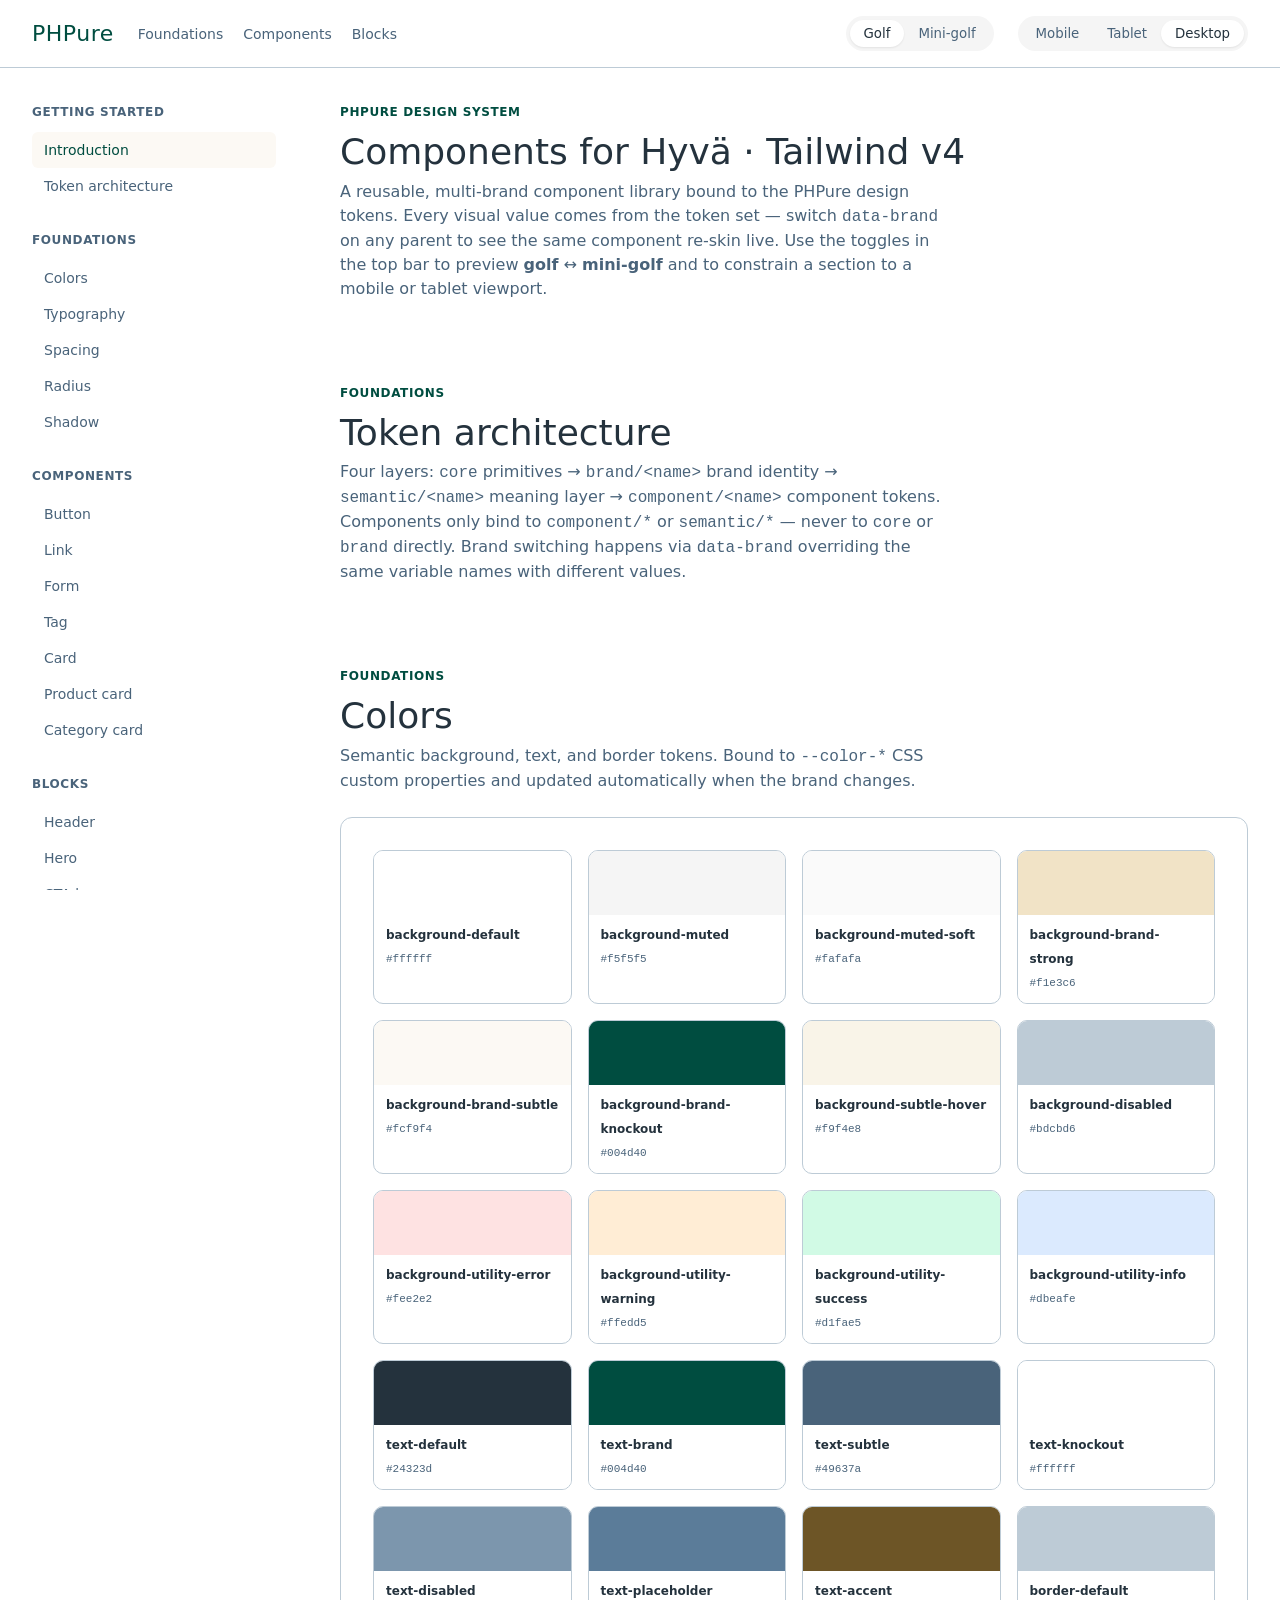
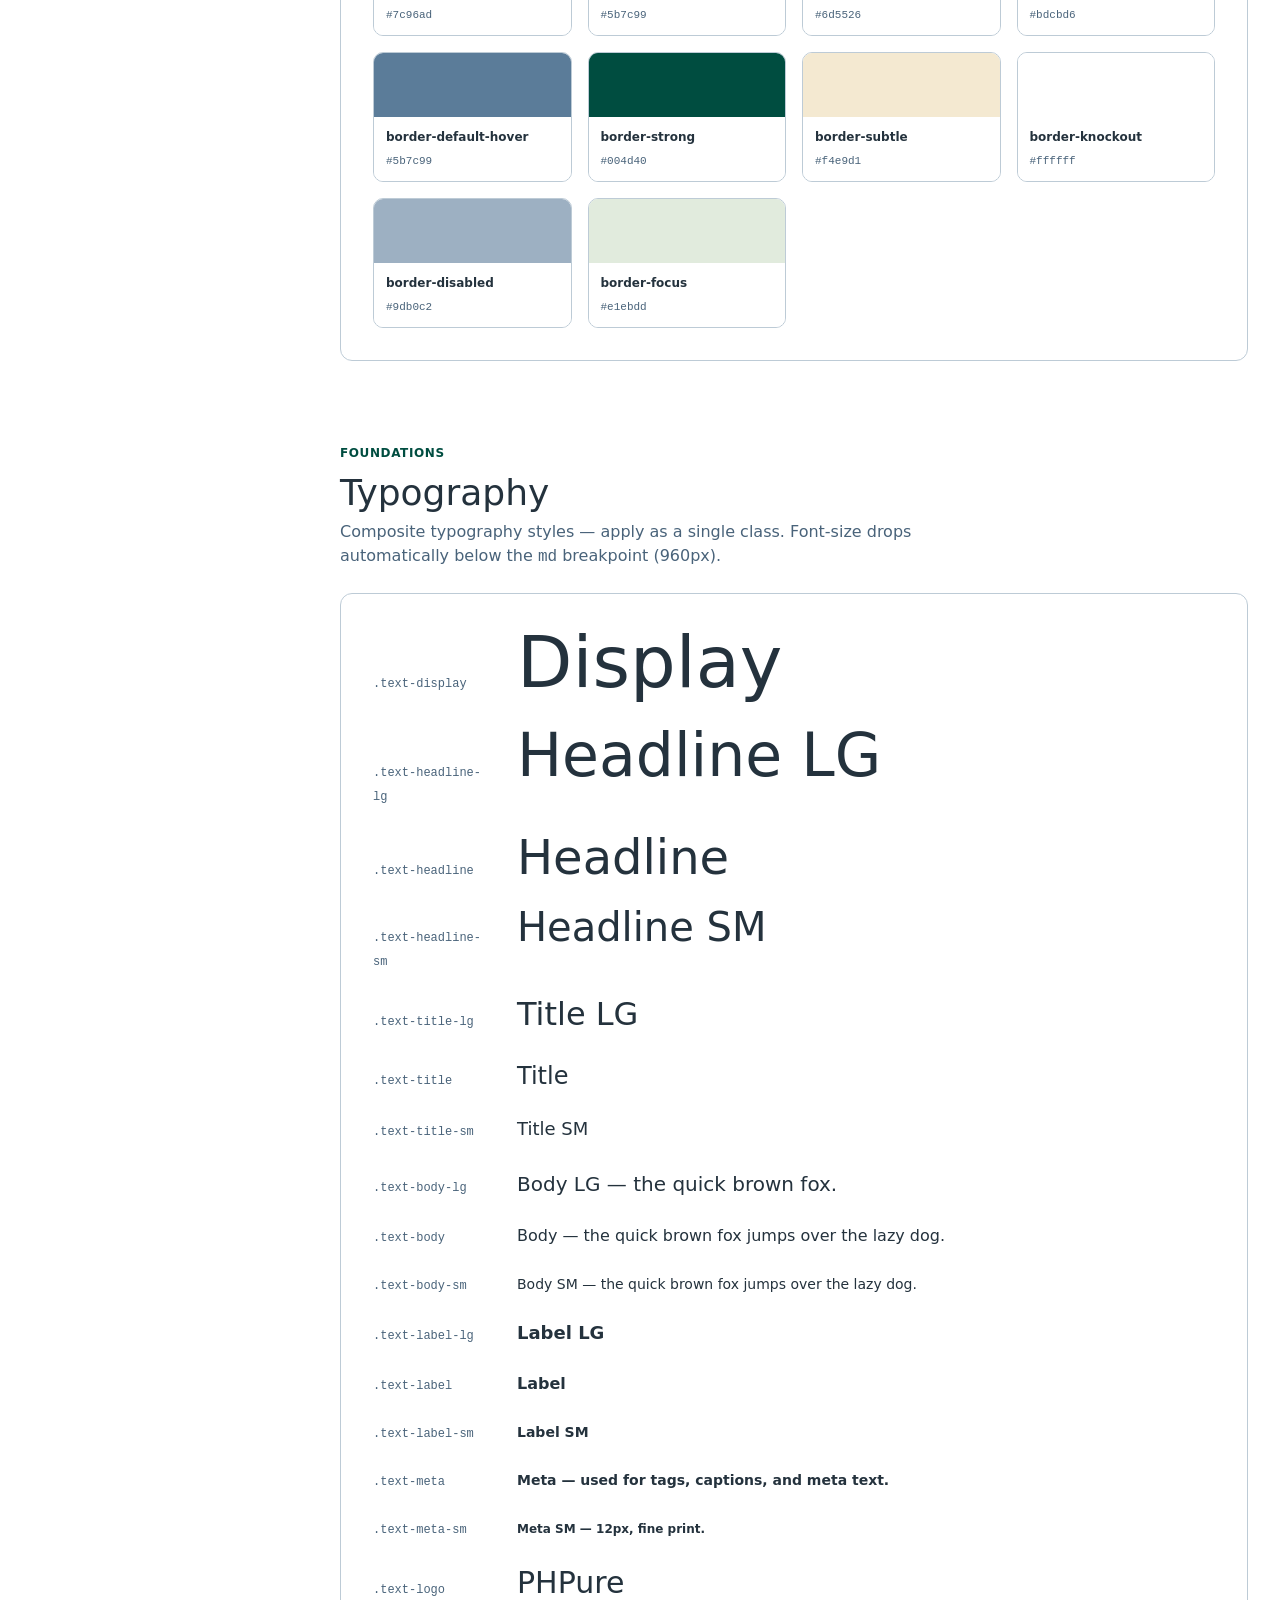
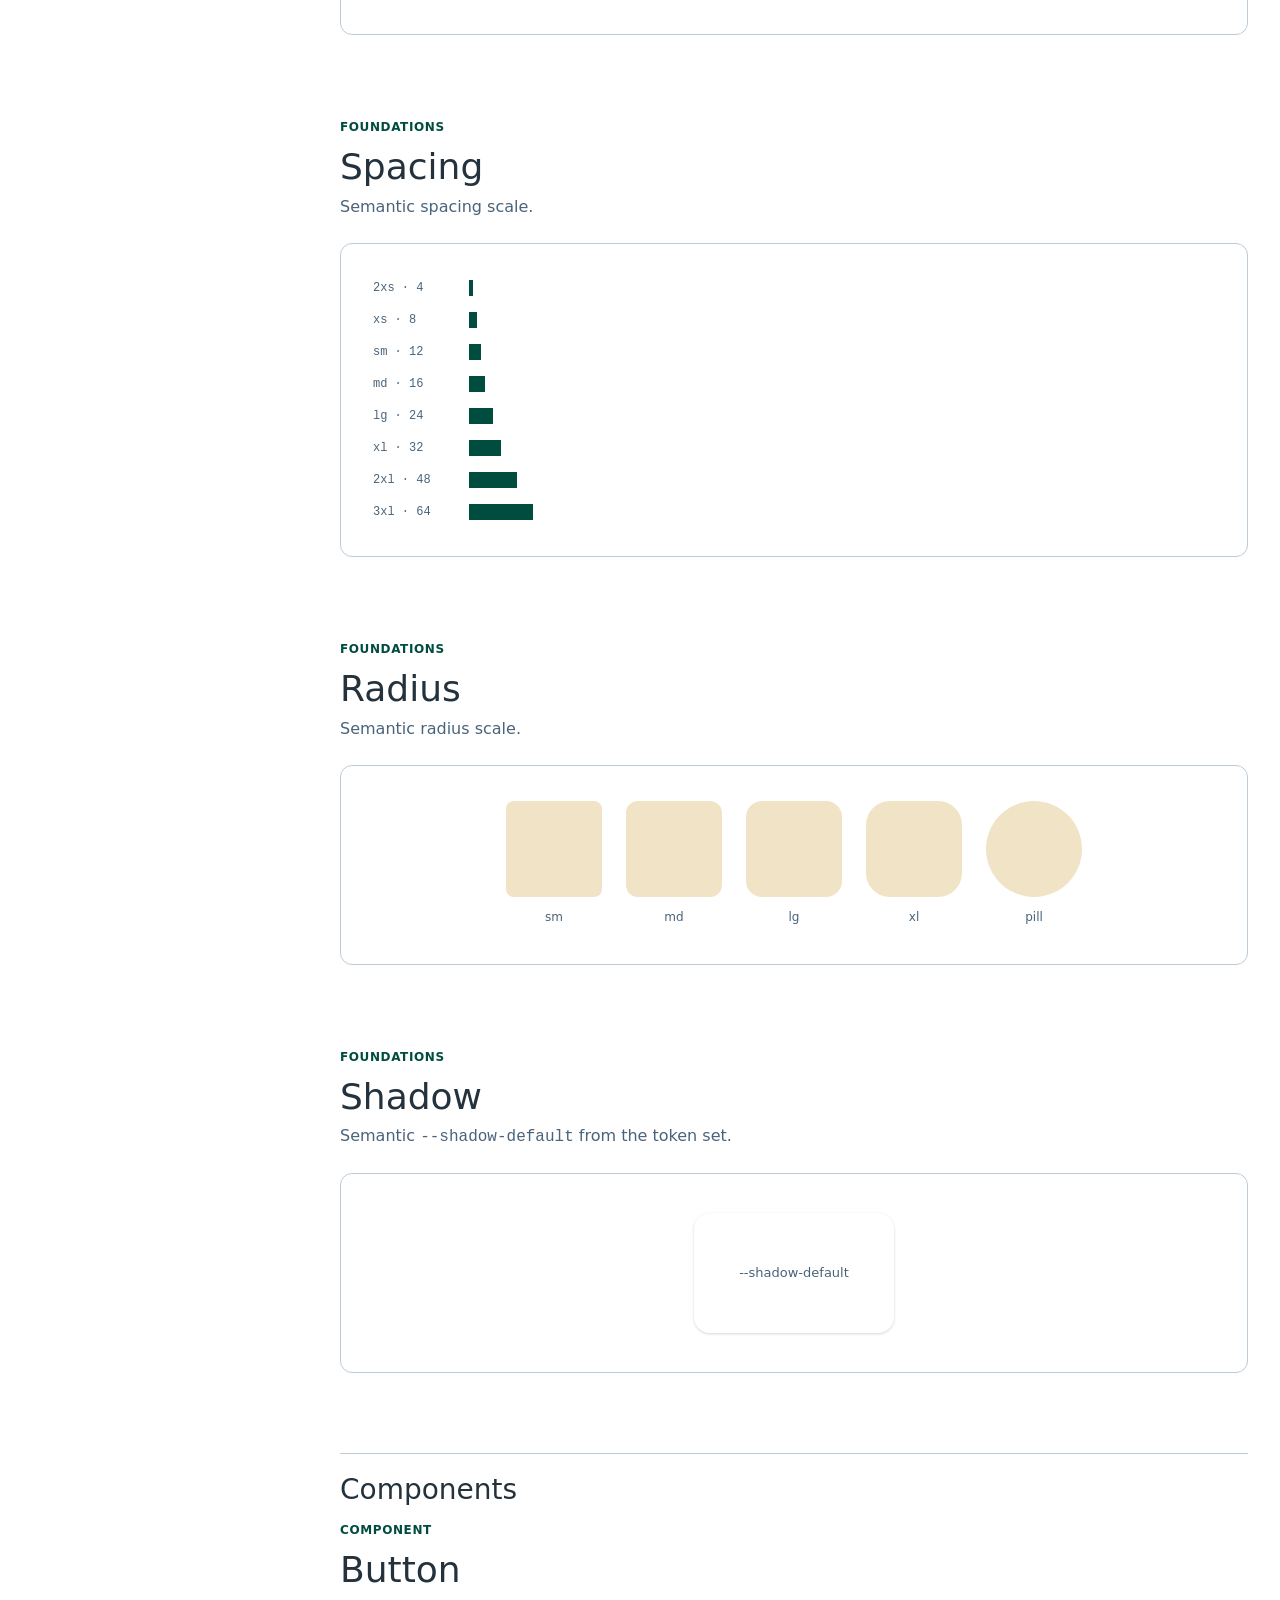
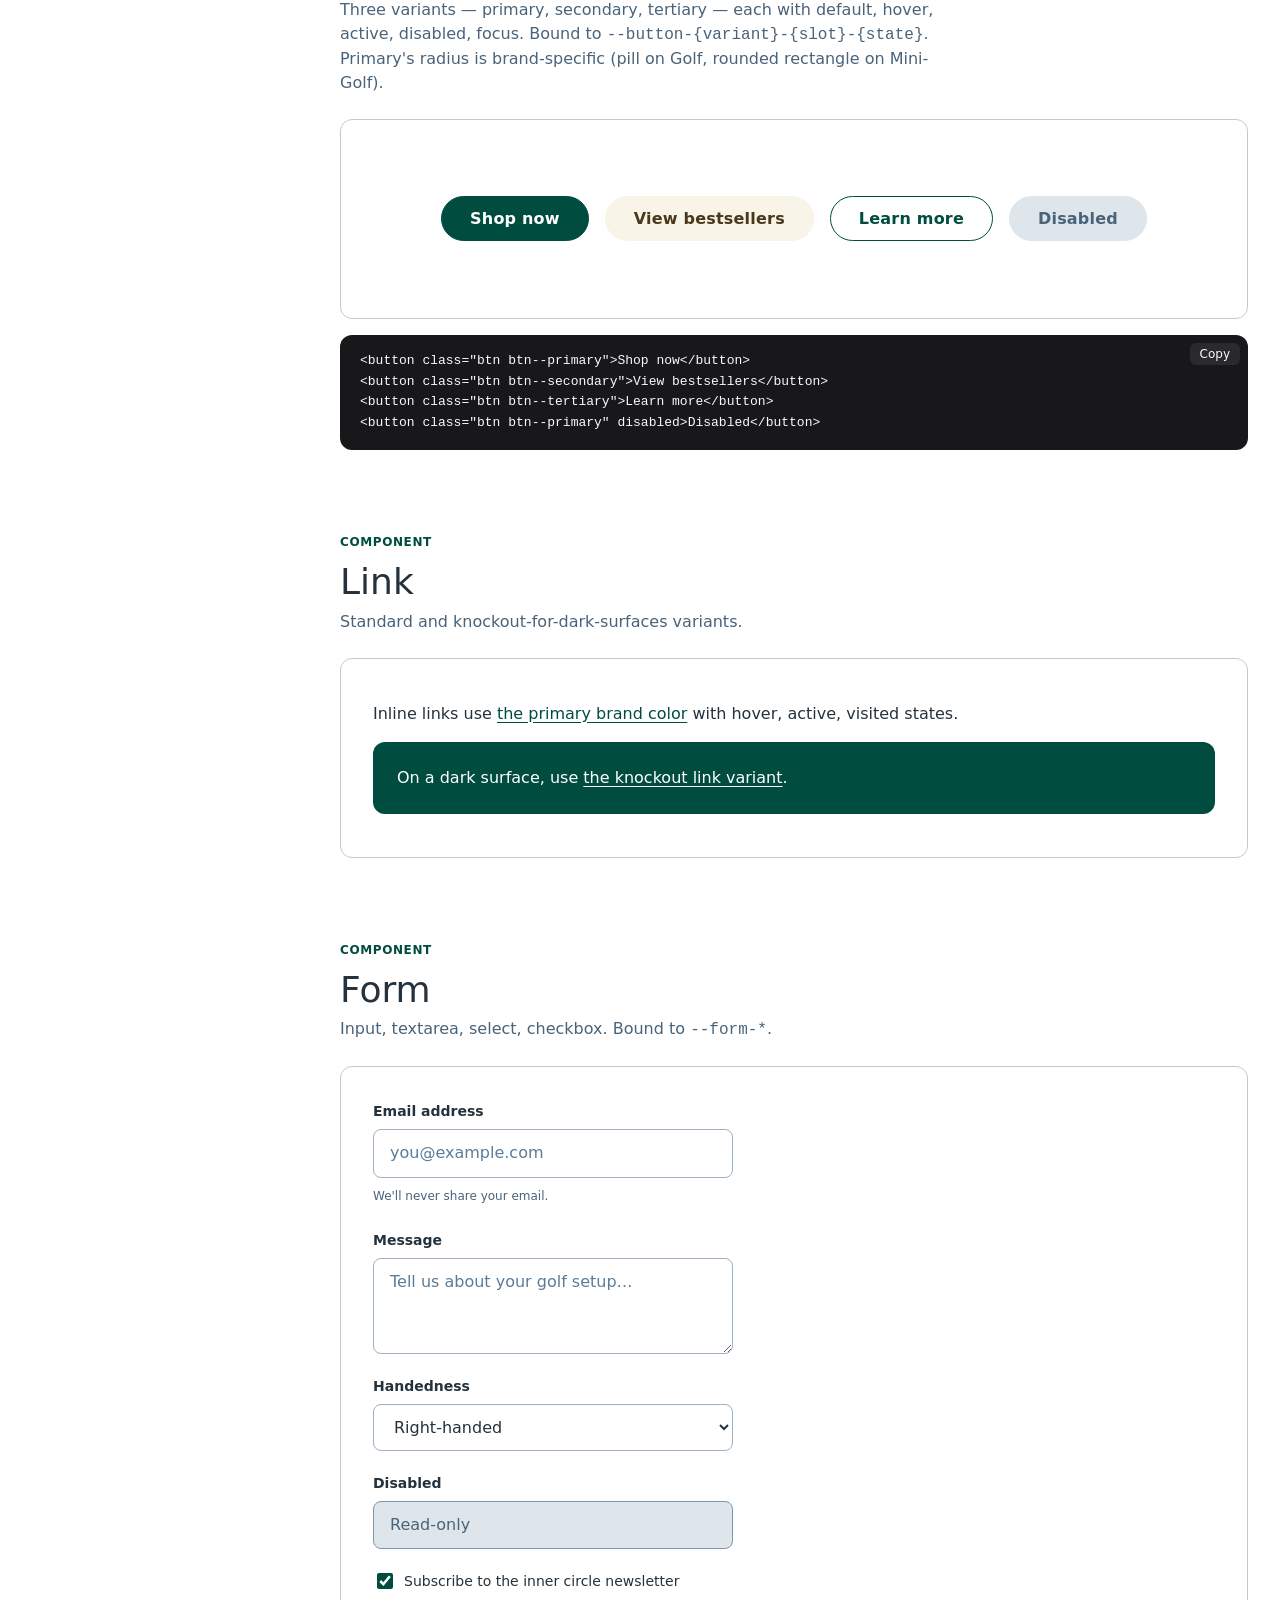
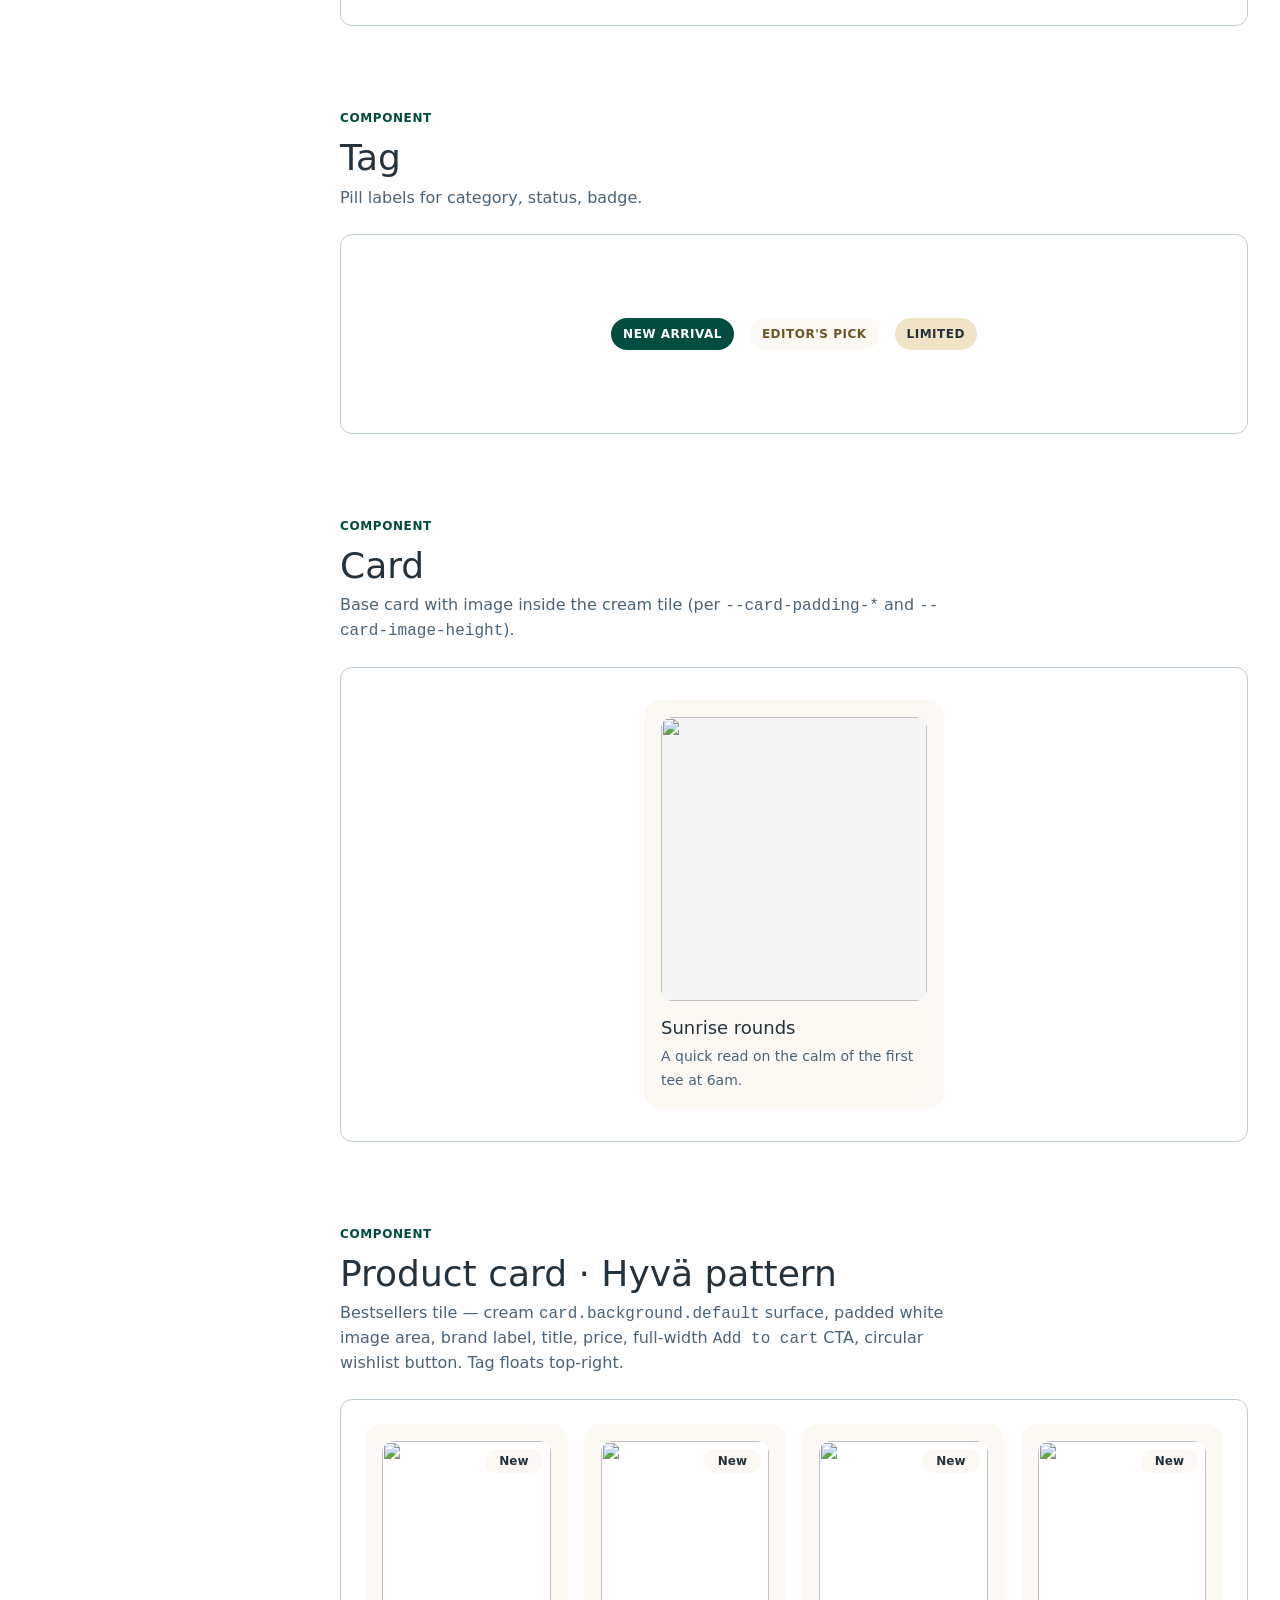
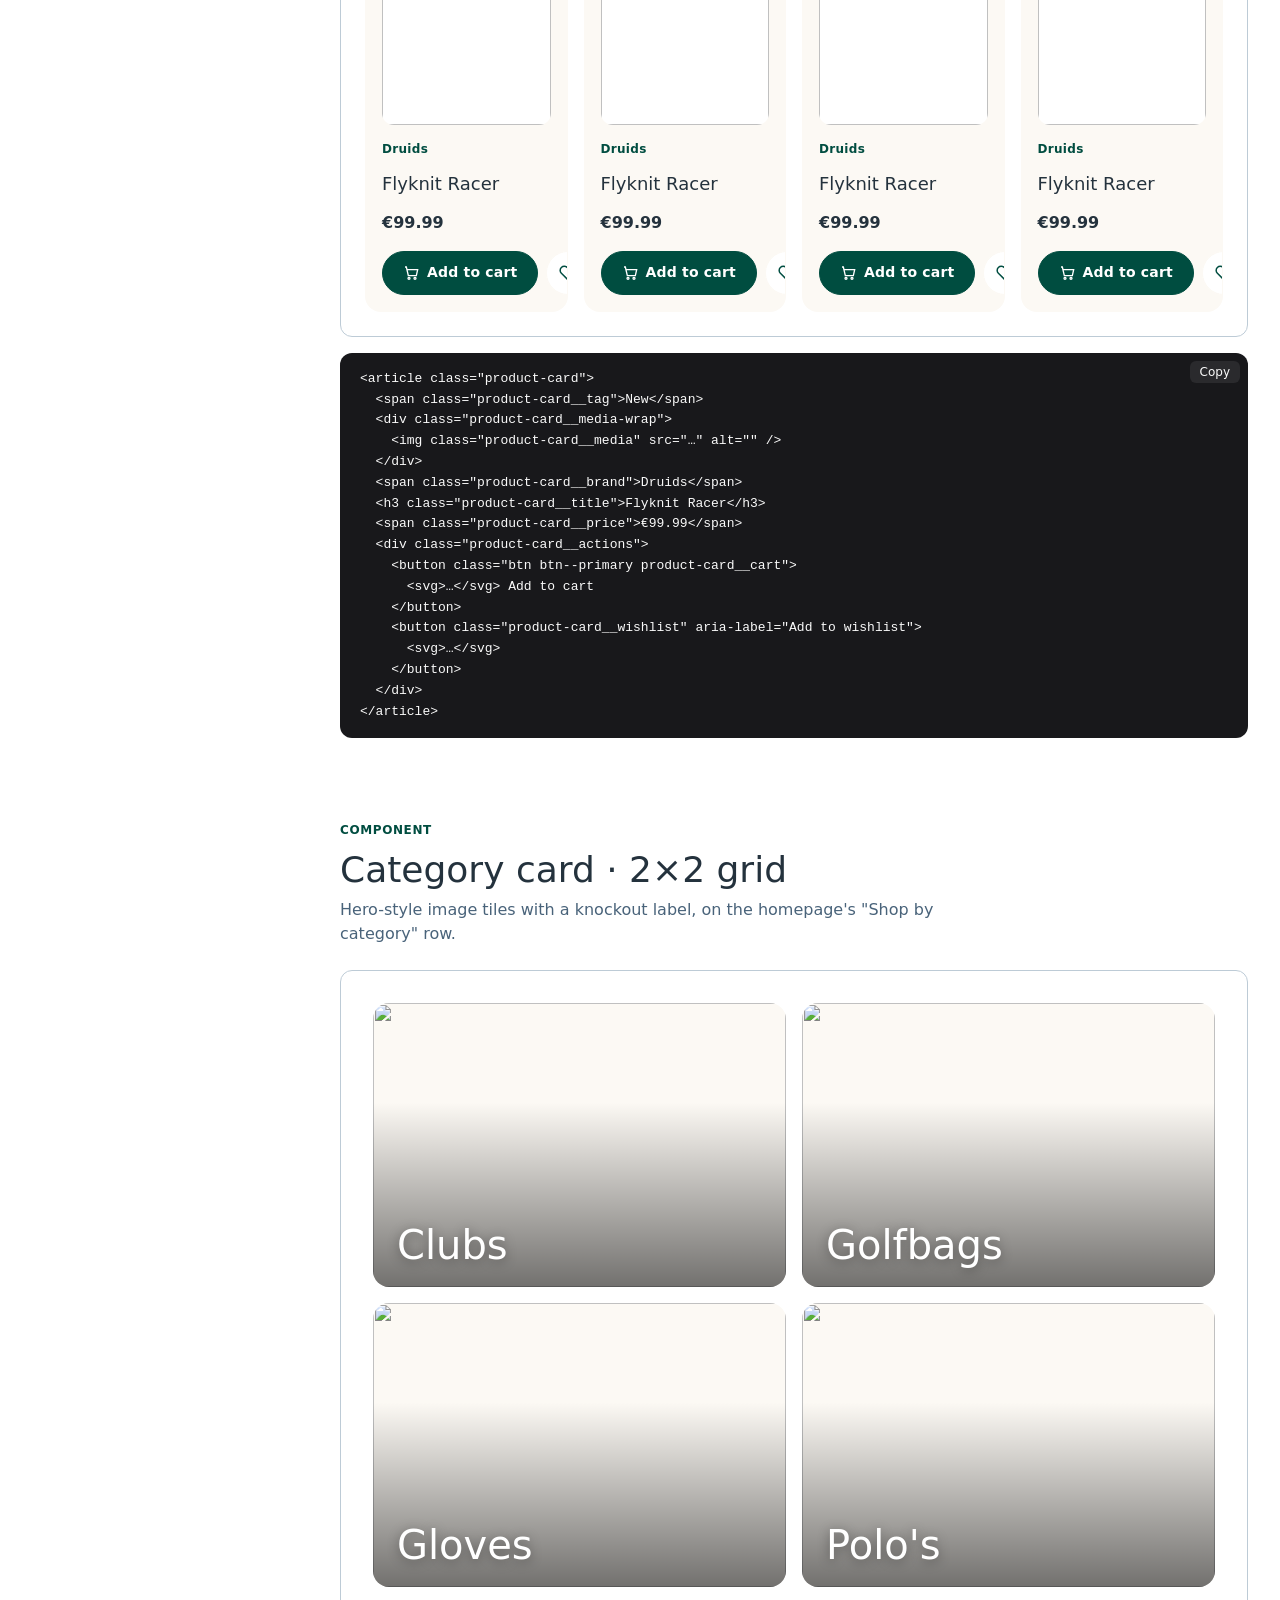
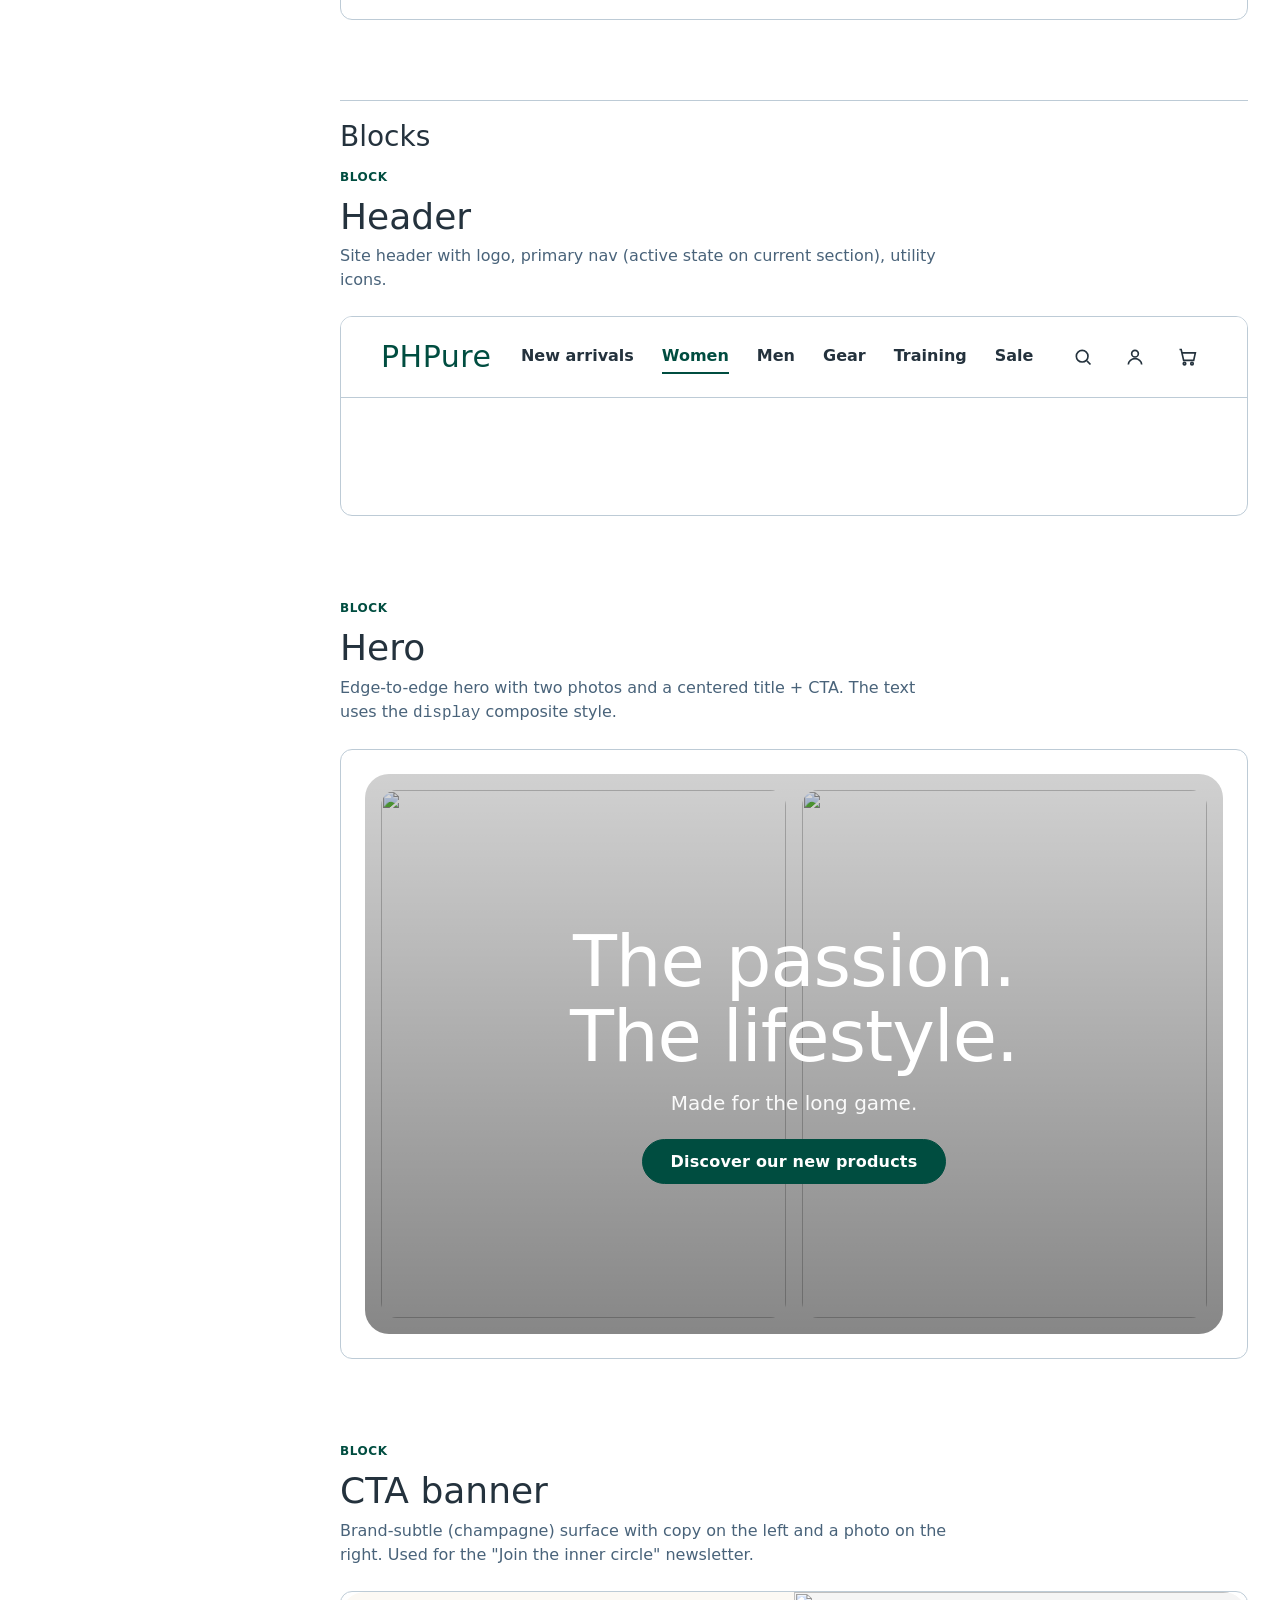
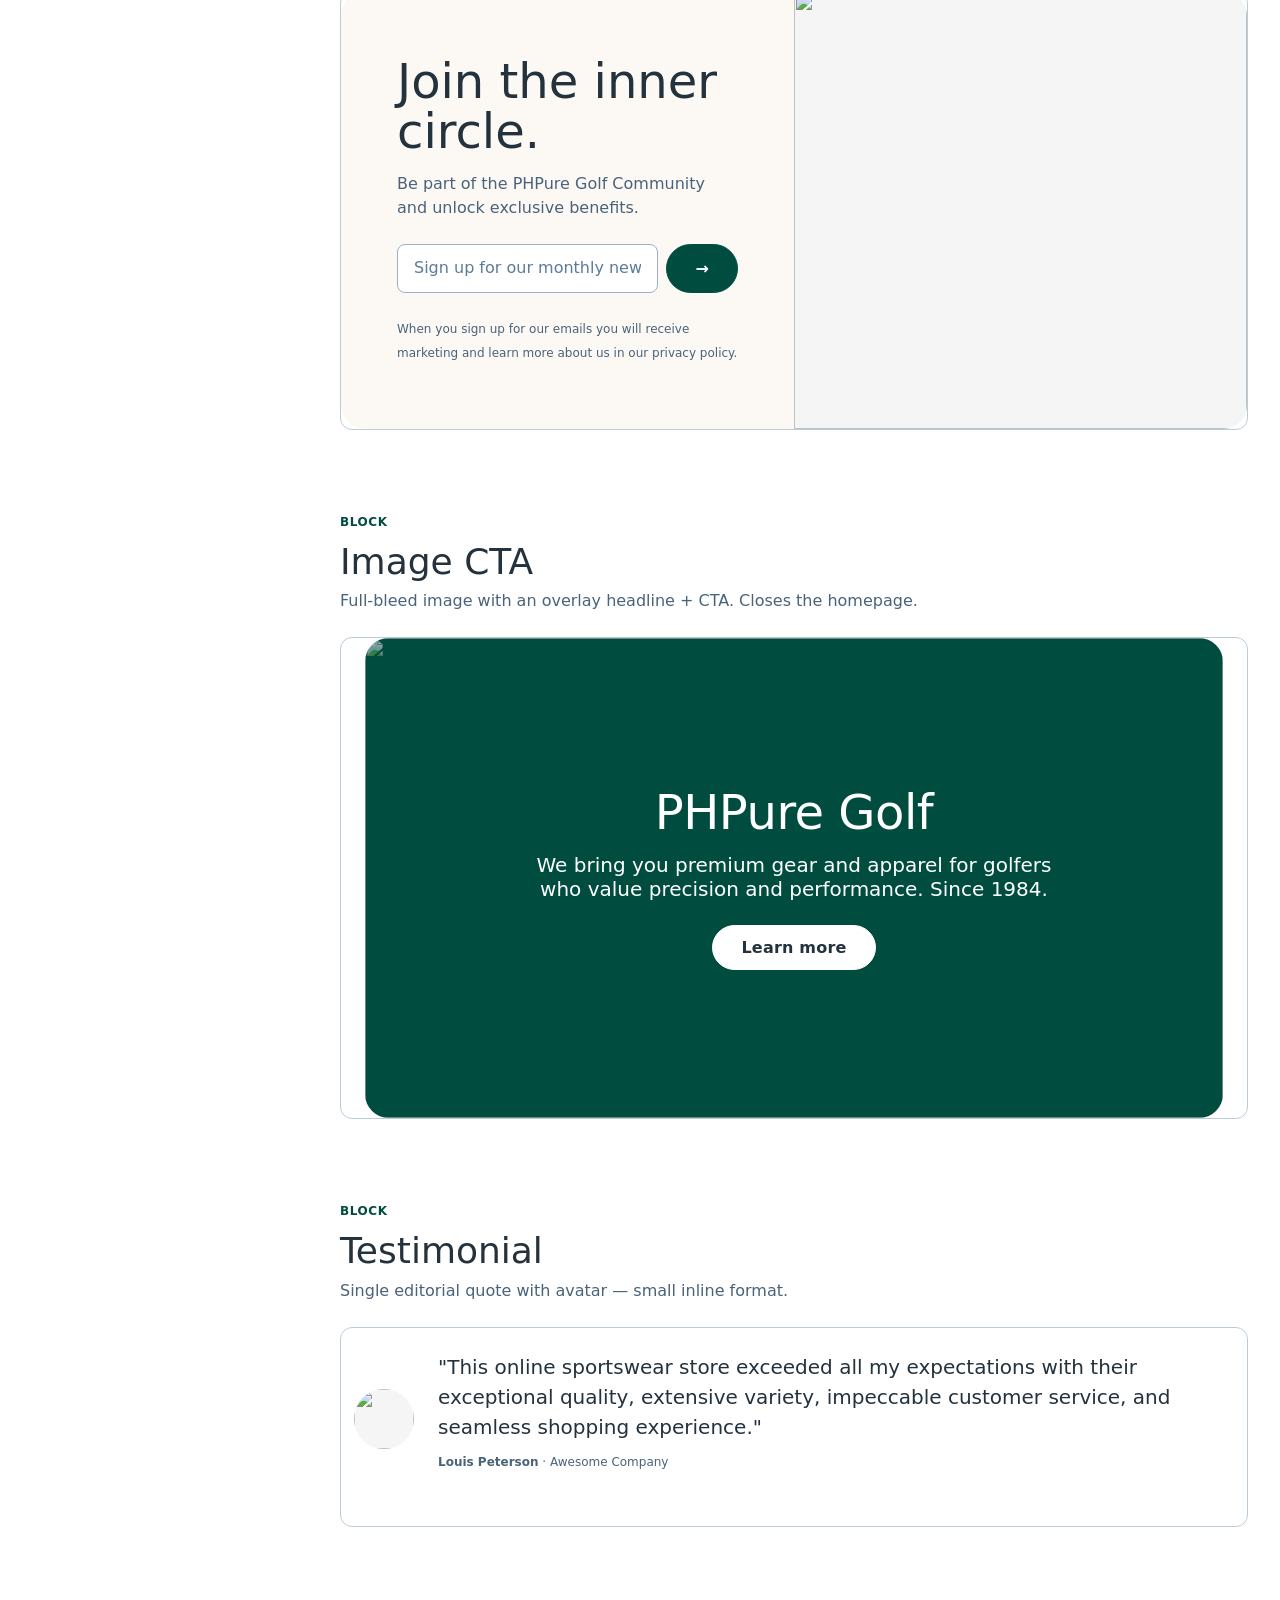
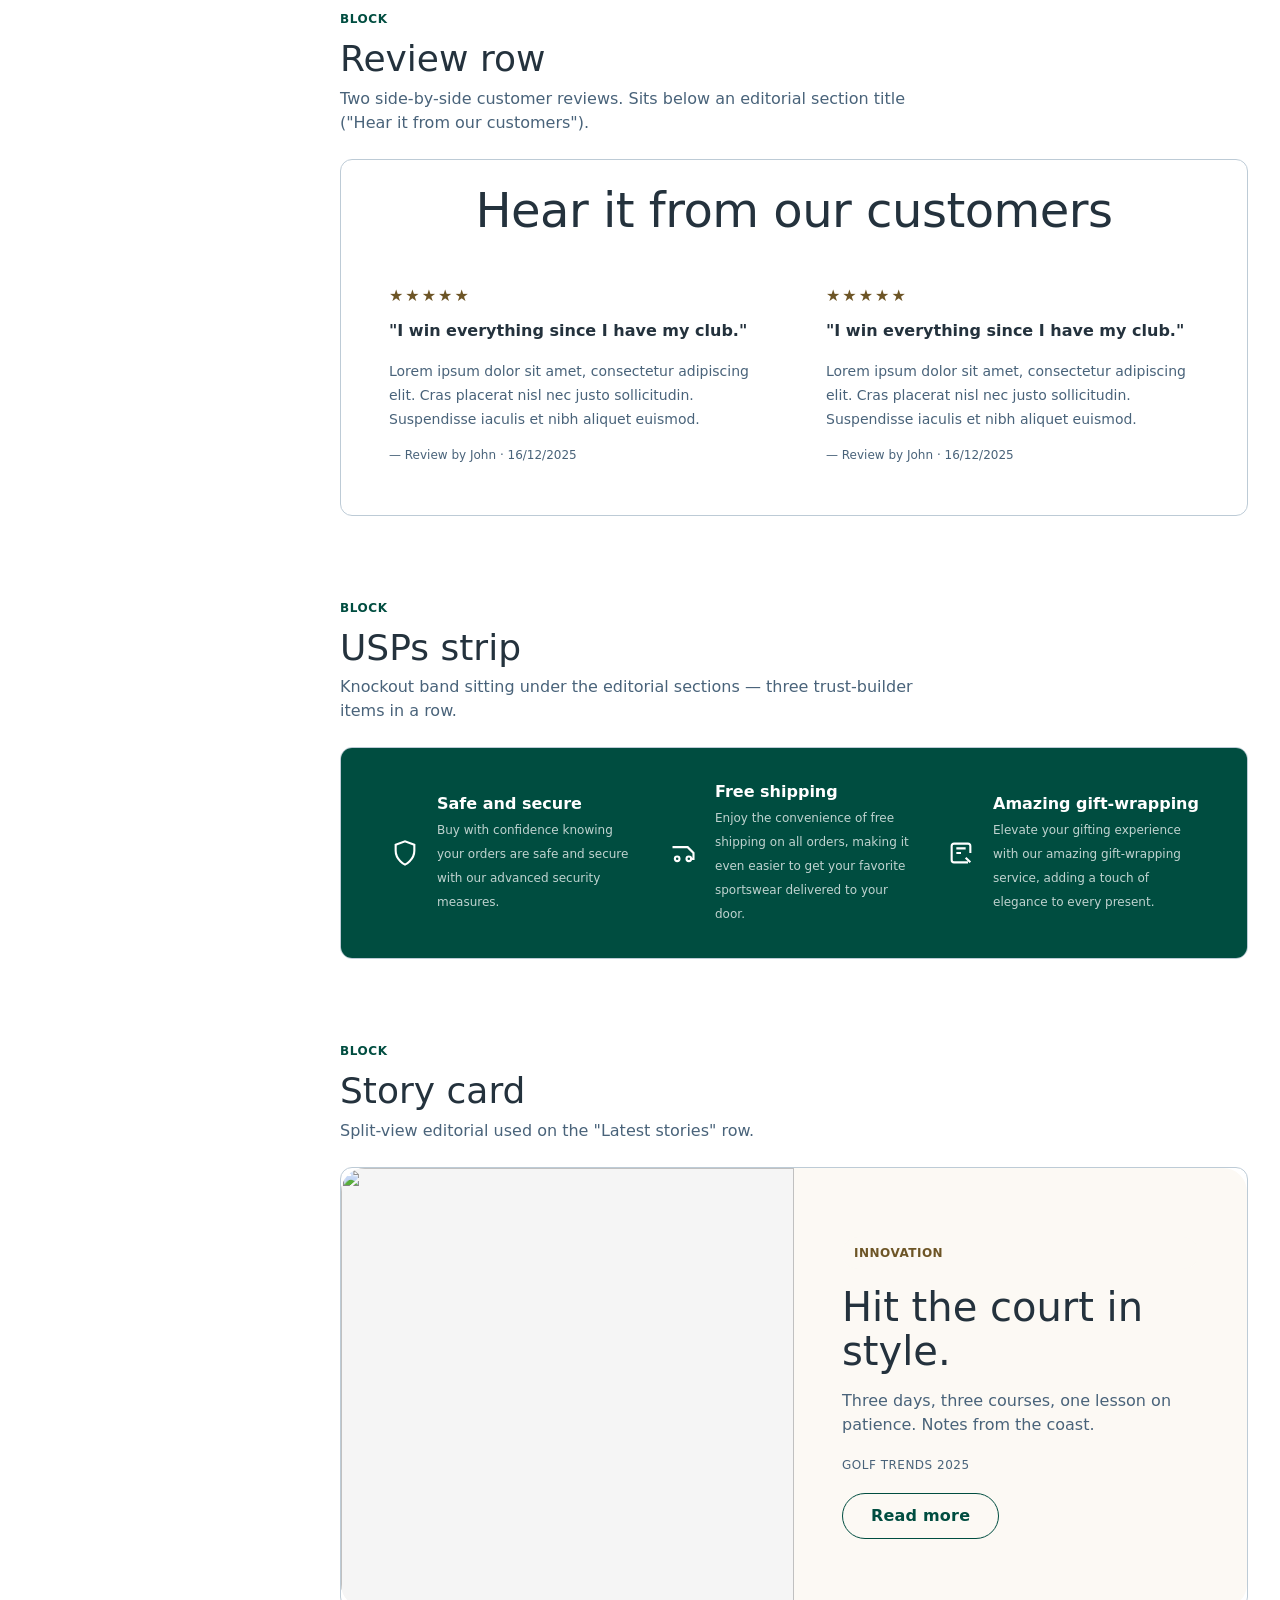
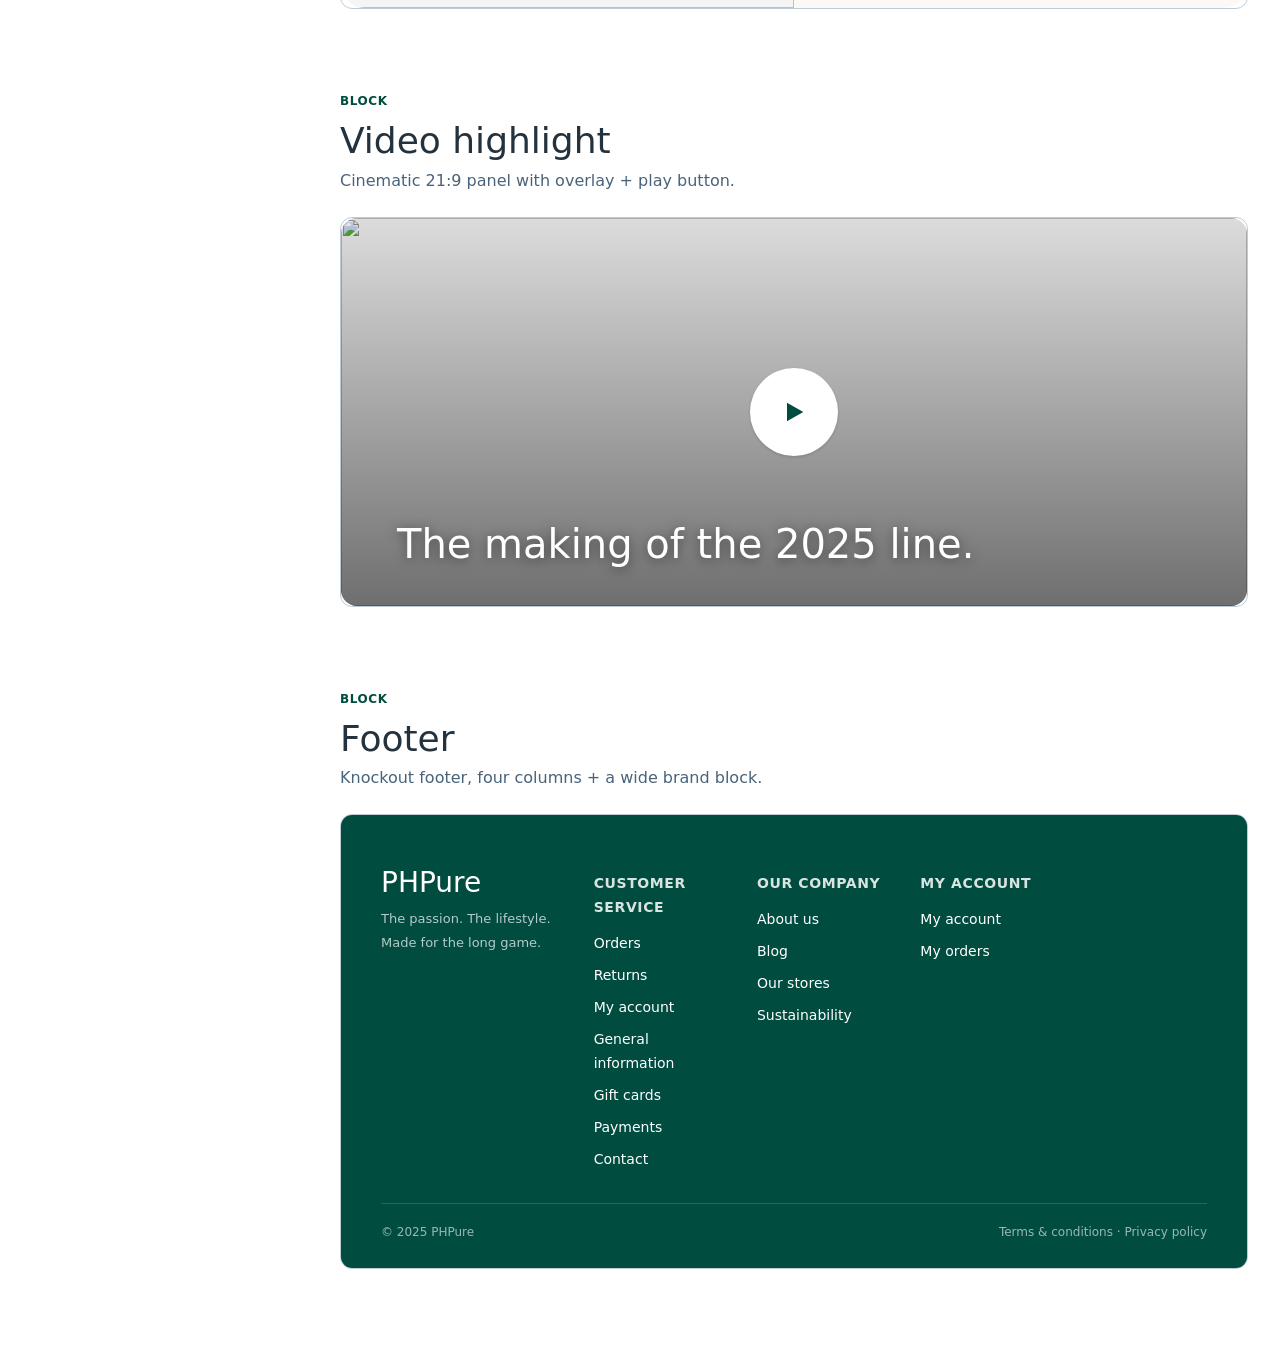
==== commit d4b8c4da: "Rebuild product card to match Hyvä bestsellers pattern + add HYVA.md - Product card: cream surface, " ====
--- a/index.html
+++ b/index.html
@@ -934,9 +934,118 @@
 .card__price { font-weight: var(--font-weight-label); color: var(--color-text-default); font-size: var(--font-size-label); }
 .card__footer { display: flex; align-items: center; justify-content: space-between; margin-top: 12px; }
 
-/* product card — image is INSIDE the cream tile with rounded inner corners */
-.product-card { position: relative; }
-.product-card .product-card__tag { position: absolute; top: calc(var(--card-padding-vertical, 16px) + 12px); left: calc(var(--card-padding-horizontal, 16px) + 12px); z-index: 2; }
+/* ============ Product card (full Hyvä pattern) ============ */
+.product-card {
+  position: relative;
+  background: var(--card-background-default);
+  border: 1px solid var(--card-border-default);
+  border-radius: var(--radius-lg);
+  padding: var(--card-padding-vertical, 16px) var(--card-padding-horizontal, 16px);
+  display: flex;
+  flex-direction: column;
+  gap: 12px;
+  overflow: hidden;
+  color: var(--card-content-default);
+  transition: background 140ms ease;
+}
+.product-card:hover { background: var(--card-background-hover); }
+.product-card:focus-within { outline: 2px solid var(--card-border-focus); outline-offset: 2px; }
+
+.product-card__tag {
+  position: absolute;
+  top: calc(var(--card-padding-vertical, 16px) + 8px);
+  right: calc(var(--card-padding-horizontal, 16px) + 8px);
+  z-index: 2;
+  display: inline-flex;
+  align-items: center;
+  padding: 6px 14px;
+  background: var(--color-background-brand-subtle);
+  color: var(--color-text-default);
+  font-family: var(--font-family-body);
+  font-size: var(--font-size-meta-sm, 12px);
+  font-weight: var(--font-weight-label);
+  line-height: 1;
+  border-radius: var(--radius-pill);
+}
+.product-card__tag--knockout {
+  background: var(--color-background-brand-knockout);
+  color: var(--color-text-knockout);
+}
+
+.product-card__media-wrap {
+  width: 100%;
+  height: var(--card-image-height, 284px);
+  background: var(--color-background-default);
+  border-radius: var(--radius-md);
+  overflow: hidden;
+  display: grid;
+  place-items: center;
+}
+.product-card__media {
+  width: 100%;
+  height: 100%;
+  object-fit: contain;
+  display: block;
+}
+
+.product-card__brand {
+  font-family: var(--font-family-body);
+  font-size: var(--font-size-meta-sm, 12px);
+  font-weight: var(--font-weight-label);
+  color: var(--color-text-brand);
+  letter-spacing: 0.3px;
+}
+.product-card__title {
+  font-family: var(--font-family-heading);
+  font-weight: var(--font-weight-heading);
+  font-size: var(--font-size-title-sm);
+  line-height: 1.2;
+  margin: 0;
+  color: var(--color-text-default);
+}
+.product-card__price {
+  font-family: var(--font-family-body);
+  font-size: var(--font-size-label);
+  font-weight: var(--font-weight-label);
+  color: var(--color-text-default);
+  margin-top: 4px;
+}
+
+.product-card__actions {
+  display: flex;
+  gap: 8px;
+  margin-top: auto;
+  padding-top: 4px;
+}
+.product-card__cart {
+  flex: 1;
+  padding: 12px 20px;
+  font-size: var(--font-size-label-sm);
+}
+.product-card__cart svg { width: 16px; height: 16px; }
+.product-card__wishlist {
+  width: 44px; height: 44px;
+  flex: 0 0 44px;
+  display: grid; place-items: center;
+  background: var(--color-background-default);
+  color: var(--color-text-brand);
+  border: 1px solid var(--card-background-default);
+  border-radius: var(--radius-pill);
+  cursor: pointer;
+  transition: background 120ms ease;
+}
+.product-card__wishlist:hover { background: var(--color-background-muted); }
+.product-card__wishlist svg { width: 18px; height: 18px; }
+
+/* Product card grid — 4 across on desktop, 2 on tablet, 1 on phone */
+.product-card-grid {
+  display: grid;
+  grid-template-columns: repeat(4, minmax(0, 1fr));
+  gap: 16px;
+  width: 100%;
+}
+@media (max-width: 960px) { .product-card-grid { grid-template-columns: repeat(2, 1fr); } }
+@media (max-width: 560px) { .product-card-grid { grid-template-columns: 1fr; } }
 
 /* ============ Category card / grid (2×2 hero-tile) ============ */
 .category-grid {
@@ -1173,13 +1282,13 @@
 /* ============ Video highlight (cinematic) ============ */
 .highlight {
   position: relative;
-  border-radius: var(--radius-xl);
+  border-radius: var(--radius-lg);
   overflow: hidden;
   aspect-ratio: 21 / 9;
   background: var(--color-background-muted);
 }
 .highlight__bg { position: absolute; inset: 0; width: 100%; height: 100%; object-fit: cover; }
-.highlight__overlay { position: absolute; inset: 0; background: linear-gradient(180deg, rgba(0,0,0,0) 50%, rgba(0,0,0,0.55) 100%); }
+.highlight__overlay { position: absolute; inset: 0; background: linear-gradient(180deg, rgba(0,0,0,0.10) 0%, rgba(0,0,0,0.55) 100%); }
 .highlight__play {
   position: absolute; left: 50%; top: 50%; transform: translate(-50%, -50%);
   width: 88px; height: 88px; border-radius: var(--radius-pill);
@@ -1187,7 +1296,18 @@
   display: grid; place-items: center; border: 0; cursor: pointer;
   box-shadow: var(--shadow-default, 0 2px 8px rgba(0,0,0,.2));
 }
-.highlight__title { position: absolute; left: 40px; bottom: 32px; right: 40px; color: var(--color-text-knockout); font-family: var(--font-family-heading); font-size: var(--font-size-headline-sm); margin: 0; max-width: 60%; }
+.highlight__title {
+  position: absolute;
+  left: 56px; bottom: 40px; right: 56px;
+  color: var(--color-text-knockout);
+  font-family: var(--font-family-heading);
+  font-weight: var(--font-weight-heading);
+  font-size: var(--font-size-headline-sm);
+  line-height: 1.1;
+  margin: 0;
+  max-width: 70%;
+  text-shadow: 0 2px 12px rgba(0,0,0,0.5);
+}
 
 /* ============ Section title pattern used on the homepage ============ */
 .section-title {
@@ -1464,37 +1584,105 @@
     <section class="doc" id="product-card">
       <div class="doc__header">
         <div class="doc__eyebrow">Component</div>
-        <h2 class="doc__title">Product card</h2>
-        <p class="doc__desc">Bestsellers tile: cream surface, padded image with inner rounding, optional tag floating over the image.</p>
-      </div>
-      <div class="preview" style="gap: 16px;">
-        <article class="card product-card" style="max-width: 240px;">
-          <span class="tag product-card__tag">New</span>
-          <img class="card__media" src="https://images.unsplash.com/photo-1622398925373-3f91b1e275f5?auto=format&fit=crop&w=400&q=60" alt="" />
-          <div class="card__body">
-            <h3 class="card__title">Putter 01</h3>
-            <p class="card__sub">Tour-weight, matte</p>
-            <div class="card__footer"><span class="card__price">€249</span></div>
-          </div>
-        </article>
-        <article class="card product-card" style="max-width: 240px;">
-          <span class="tag tag--subtle product-card__tag">Limited</span>
-          <img class="card__media" src="https://images.unsplash.com/photo-1592919505780-303950717480?auto=format&fit=crop&w=400&q=60" alt="" />
-          <div class="card__body">
-            <h3 class="card__title">Polo · Heather</h3>
-            <p class="card__sub">Pima cotton</p>
-            <div class="card__footer"><span class="card__price">€89</span></div>
-          </div>
-        </article>
-        <article class="card product-card" style="max-width: 240px;">
-          <img class="card__media" src="https://images.unsplash.com/photo-1611374243371-1e95da0f8d92?auto=format&fit=crop&w=400&q=60" alt="" />
-          <div class="card__body">
-            <h3 class="card__title">Glove · Lambskin</h3>
-            <p class="card__sub">Tour-grade leather</p>
-            <div class="card__footer"><span class="card__price">€34</span></div>
-          </div>
-        </article>
-      </div>
+        <h2 class="doc__title">Product card · Hyvä pattern</h2>
+        <p class="doc__desc">Bestsellers tile — cream <code>card.background.default</code> surface, padded white image area, brand label, title, price, full-width <code>Add to cart</code> CTA, circular wishlist button. Tag floats top-right.</p>
+      </div>
+      <div class="preview preview--full">
+        <div class="product-card-grid" style="padding: 24px;">
+          <article class="product-card">
+            <span class="product-card__tag">New</span>
+            <div class="product-card__media-wrap">
+              <img class="product-card__media" src="https://images.unsplash.com/photo-1593111774240-d529f12cf4bb?auto=format&fit=crop&w=600&q=70" alt="" />
+            </div>
+            <span class="product-card__brand">Druids</span>
+            <h3 class="product-card__title">Flyknit Racer</h3>
+            <span class="product-card__price">€99.99</span>
+            <div class="product-card__actions">
+              <button class="btn btn--primary product-card__cart">
+                <svg viewBox="0 0 24 24" fill="none" stroke="currentColor" stroke-width="2"><path d="M3 3h2l3 13h12l2-9H6"/><circle cx="9" cy="20" r="1.5"/><circle cx="18" cy="20" r="1.5"/></svg>
+                Add to cart
+              </button>
+              <button class="product-card__wishlist" aria-label="Add to wishlist">
+                <svg viewBox="0 0 24 24" fill="none" stroke="currentColor" stroke-width="2"><path d="M20.84 4.61a5.5 5.5 0 0 0-7.78 0L12 5.67l-1.06-1.06a5.5 5.5 0 0 0-7.78 7.78l1.06 1.06L12 21.23l7.78-7.78 1.06-1.06a5.5 5.5 0 0 0 0-7.78z"/></svg>
+              </button>
+            </div>
+          </article>
+
+          <article class="product-card">
+            <span class="product-card__tag">New</span>
+            <div class="product-card__media-wrap">
+              <img class="product-card__media" src="https://images.unsplash.com/photo-1591047139829-d91aecb6caea?auto=format&fit=crop&w=600&q=70" alt="" />
+            </div>
+            <span class="product-card__brand">Druids</span>
+            <h3 class="product-card__title">Flyknit Racer</h3>
+            <span class="product-card__price">€99.99</span>
+            <div class="product-card__actions">
+              <button class="btn btn--primary product-card__cart">
+                <svg viewBox="0 0 24 24" fill="none" stroke="currentColor" stroke-width="2"><path d="M3 3h2l3 13h12l2-9H6"/><circle cx="9" cy="20" r="1.5"/><circle cx="18" cy="20" r="1.5"/></svg>
+                Add to cart
+              </button>
+              <button class="product-card__wishlist" aria-label="Add to wishlist">
+                <svg viewBox="0 0 24 24" fill="none" stroke="currentColor" stroke-width="2"><path d="M20.84 4.61a5.5 5.5 0 0 0-7.78 0L12 5.67l-1.06-1.06a5.5 5.5 0 0 0-7.78 7.78l1.06 1.06L12 21.23l7.78-7.78 1.06-1.06a5.5 5.5 0 0 0 0-7.78z"/></svg>
+              </button>
+            </div>
+          </article>
+
+          <article class="product-card">
+            <span class="product-card__tag">New</span>
+            <div class="product-card__media-wrap">
+              <img class="product-card__media" src="https://images.unsplash.com/photo-1622398925373-3f91b1e275f5?auto=format&fit=crop&w=600&q=70" alt="" />
+            </div>
+            <span class="product-card__brand">Druids</span>
+            <h3 class="product-card__title">Flyknit Racer</h3>
+            <span class="product-card__price">€99.99</span>
+            <div class="product-card__actions">
+              <button class="btn btn--primary product-card__cart">
+                <svg viewBox="0 0 24 24" fill="none" stroke="currentColor" stroke-width="2"><path d="M3 3h2l3 13h12l2-9H6"/><circle cx="9" cy="20" r="1.5"/><circle cx="18" cy="20" r="1.5"/></svg>
+                Add to cart
+              </button>
+              <button class="product-card__wishlist" aria-label="Add to wishlist">
+                <svg viewBox="0 0 24 24" fill="none" stroke="currentColor" stroke-width="2"><path d="M20.84 4.61a5.5 5.5 0 0 0-7.78 0L12 5.67l-1.06-1.06a5.5 5.5 0 0 0-7.78 7.78l1.06 1.06L12 21.23l7.78-7.78 1.06-1.06a5.5 5.5 0 0 0 0-7.78z"/></svg>
+              </button>
+            </div>
+          </article>
+
+          <article class="product-card">
+            <span class="product-card__tag">New</span>
+            <div class="product-card__media-wrap">
+              <img class="product-card__media" src="https://images.unsplash.com/photo-1587174486073-ae5e5cff23aa?auto=format&fit=crop&w=600&q=70" alt="" />
+            </div>
+            <span class="product-card__brand">Druids</span>
+            <h3 class="product-card__title">Flyknit Racer</h3>
+            <span class="product-card__price">€99.99</span>
+            <div class="product-card__actions">
+              <button class="btn btn--primary product-card__cart">
+                <svg viewBox="0 0 24 24" fill="none" stroke="currentColor" stroke-width="2"><path d="M3 3h2l3 13h12l2-9H6"/><circle cx="9" cy="20" r="1.5"/><circle cx="18" cy="20" r="1.5"/></svg>
+                Add to cart
+              </button>
+              <button class="product-card__wishlist" aria-label="Add to wishlist">
+                <svg viewBox="0 0 24 24" fill="none" stroke="currentColor" stroke-width="2"><path d="M20.84 4.61a5.5 5.5 0 0 0-7.78 0L12 5.67l-1.06-1.06a5.5 5.5 0 0 0-7.78 7.78l1.06 1.06L12 21.23l7.78-7.78 1.06-1.06a5.5 5.5 0 0 0 0-7.78z"/></svg>
+              </button>
+            </div>
+          </article>
+        </div>
+      </div>
+      <div class="code"><button class="code__copy" data-copy>Copy</button><pre>&lt;article class="product-card"&gt;
+  &lt;span class="product-card__tag"&gt;New&lt;/span&gt;
+  &lt;div class="product-card__media-wrap"&gt;
+    &lt;img class="product-card__media" src="…" alt="" /&gt;
+  &lt;/div&gt;
+  &lt;span class="product-card__brand"&gt;Druids&lt;/span&gt;
+  &lt;h3 class="product-card__title"&gt;Flyknit Racer&lt;/h3&gt;
+  &lt;span class="product-card__price"&gt;€99.99&lt;/span&gt;
+  &lt;div class="product-card__actions"&gt;
+    &lt;button class="btn btn--primary product-card__cart"&gt;
+      &lt;svg&gt;…&lt;/svg&gt; Add to cart
+    &lt;/button&gt;
+    &lt;button class="product-card__wishlist" aria-label="Add to wishlist"&gt;
+      &lt;svg&gt;…&lt;/svg&gt;
+    &lt;/button&gt;
+  &lt;/div&gt;
+&lt;/article&gt;</pre></div>
     </section>
 
     <!-- CATEGORY CARD -->
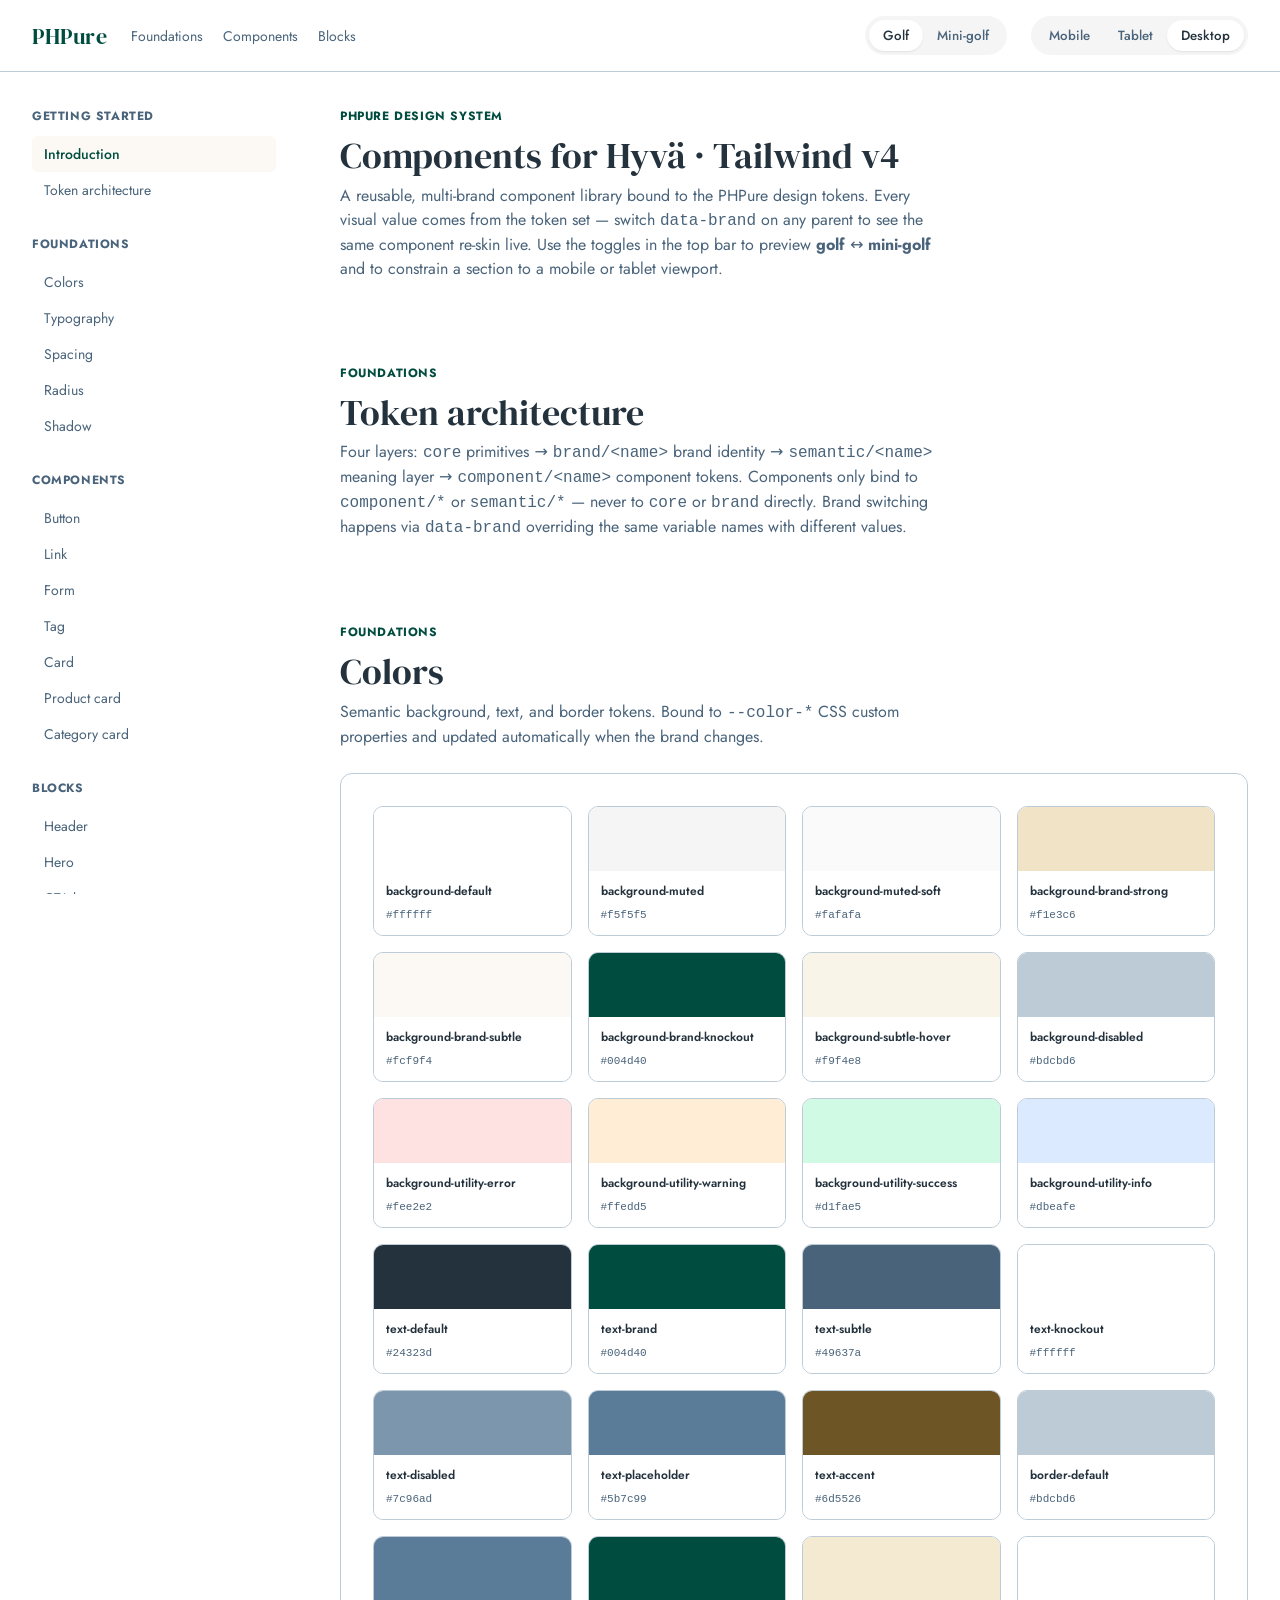
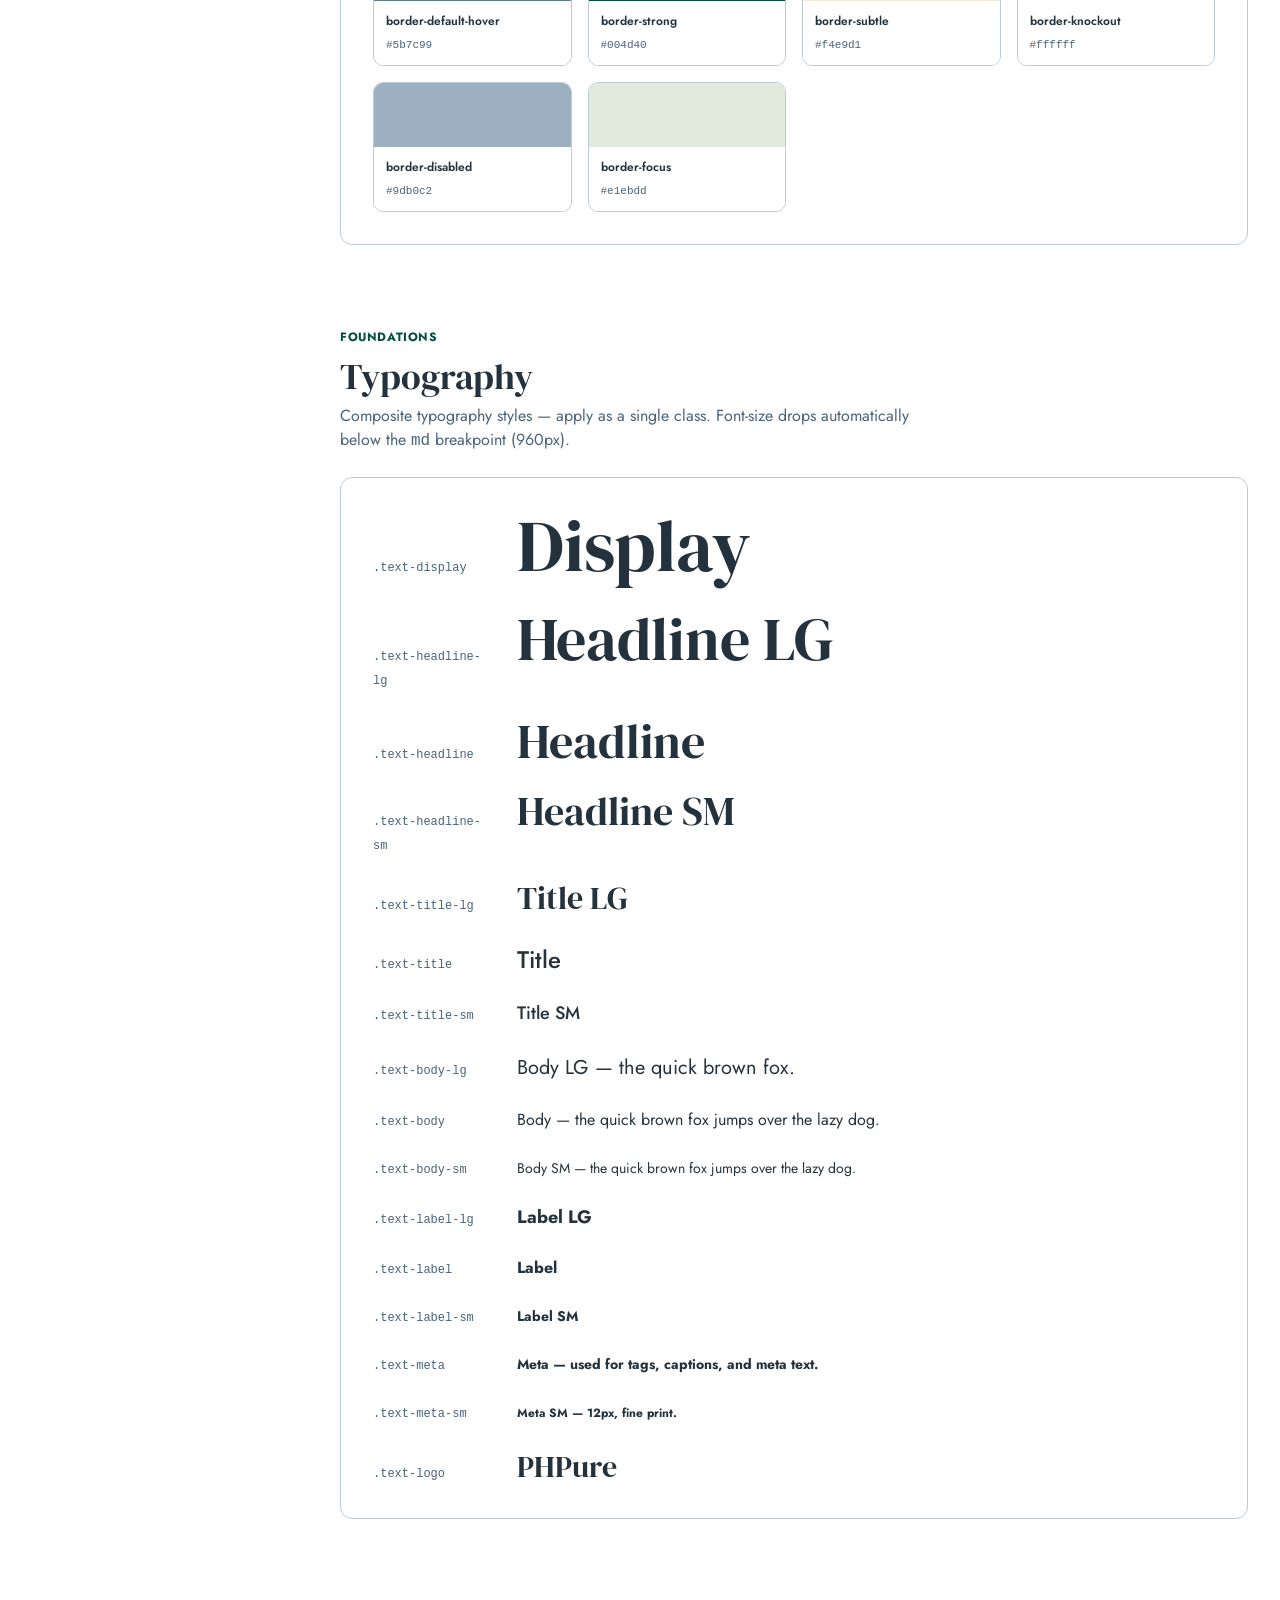
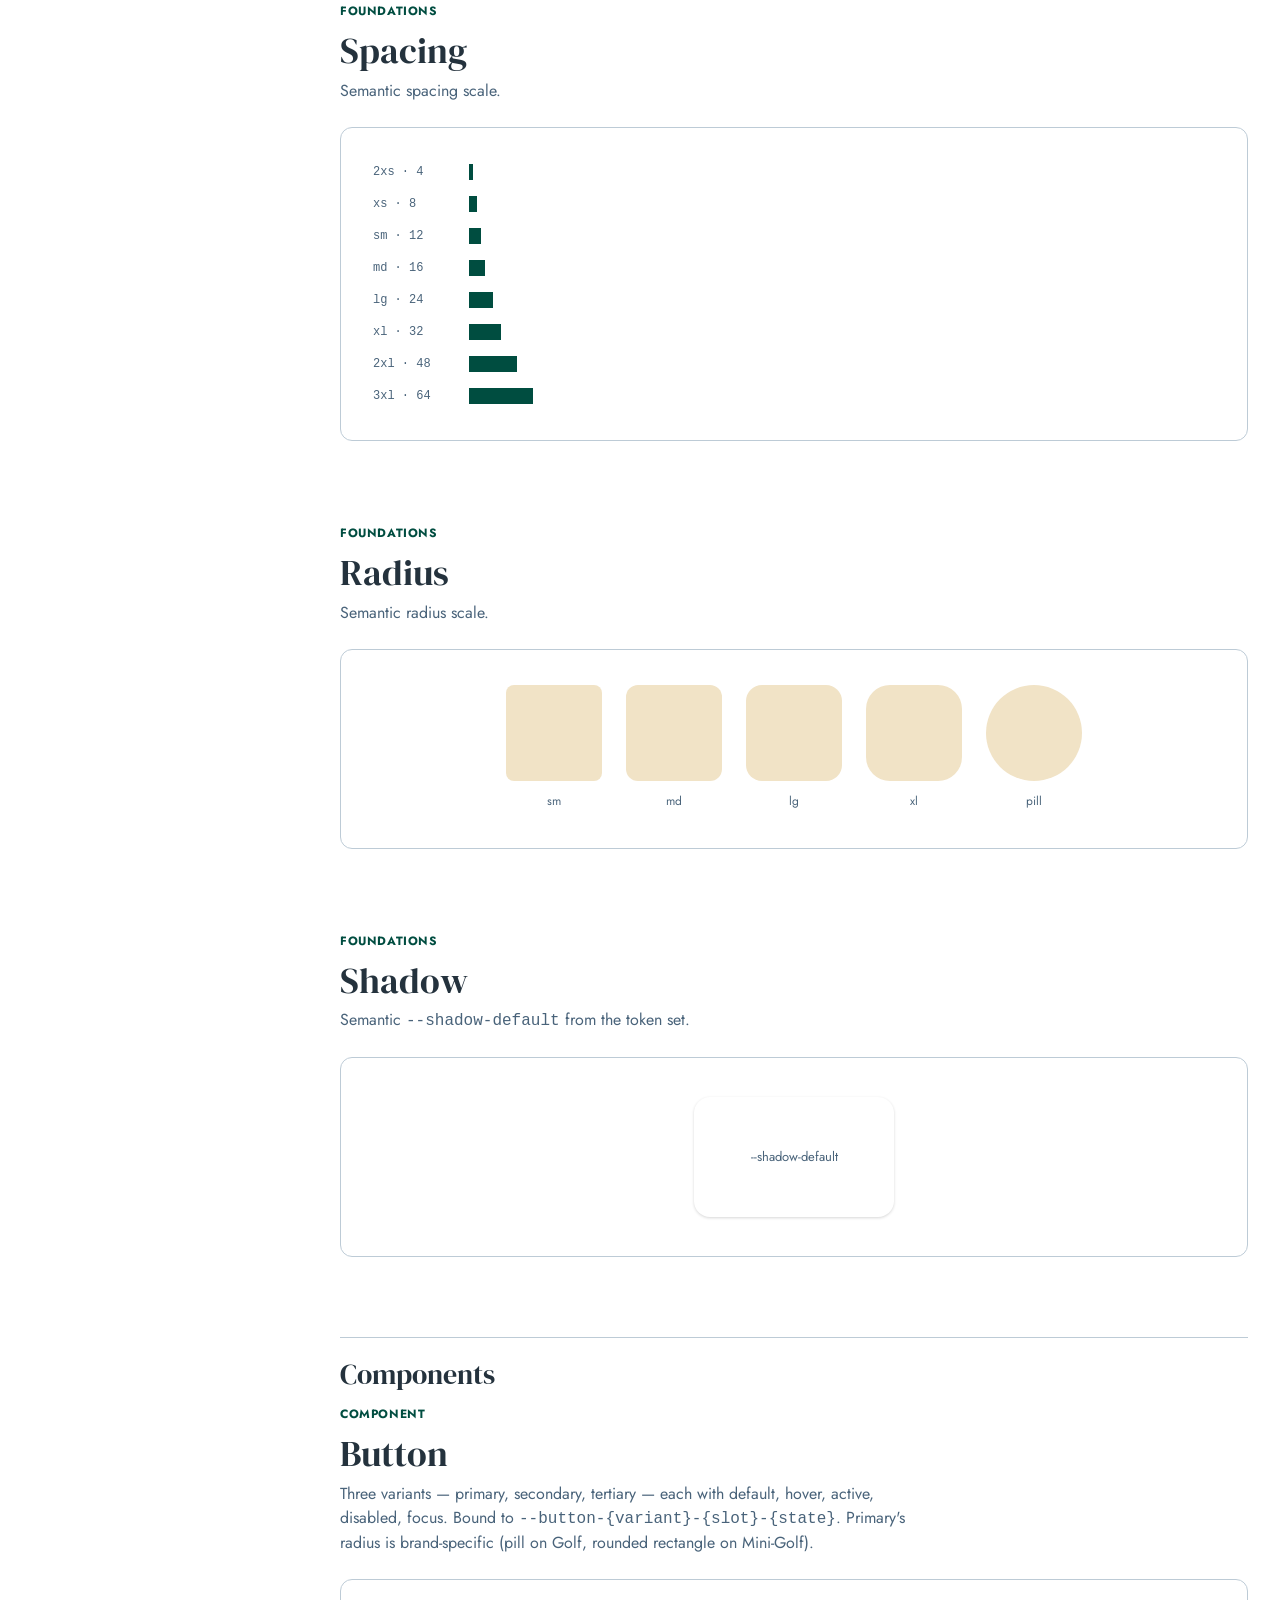
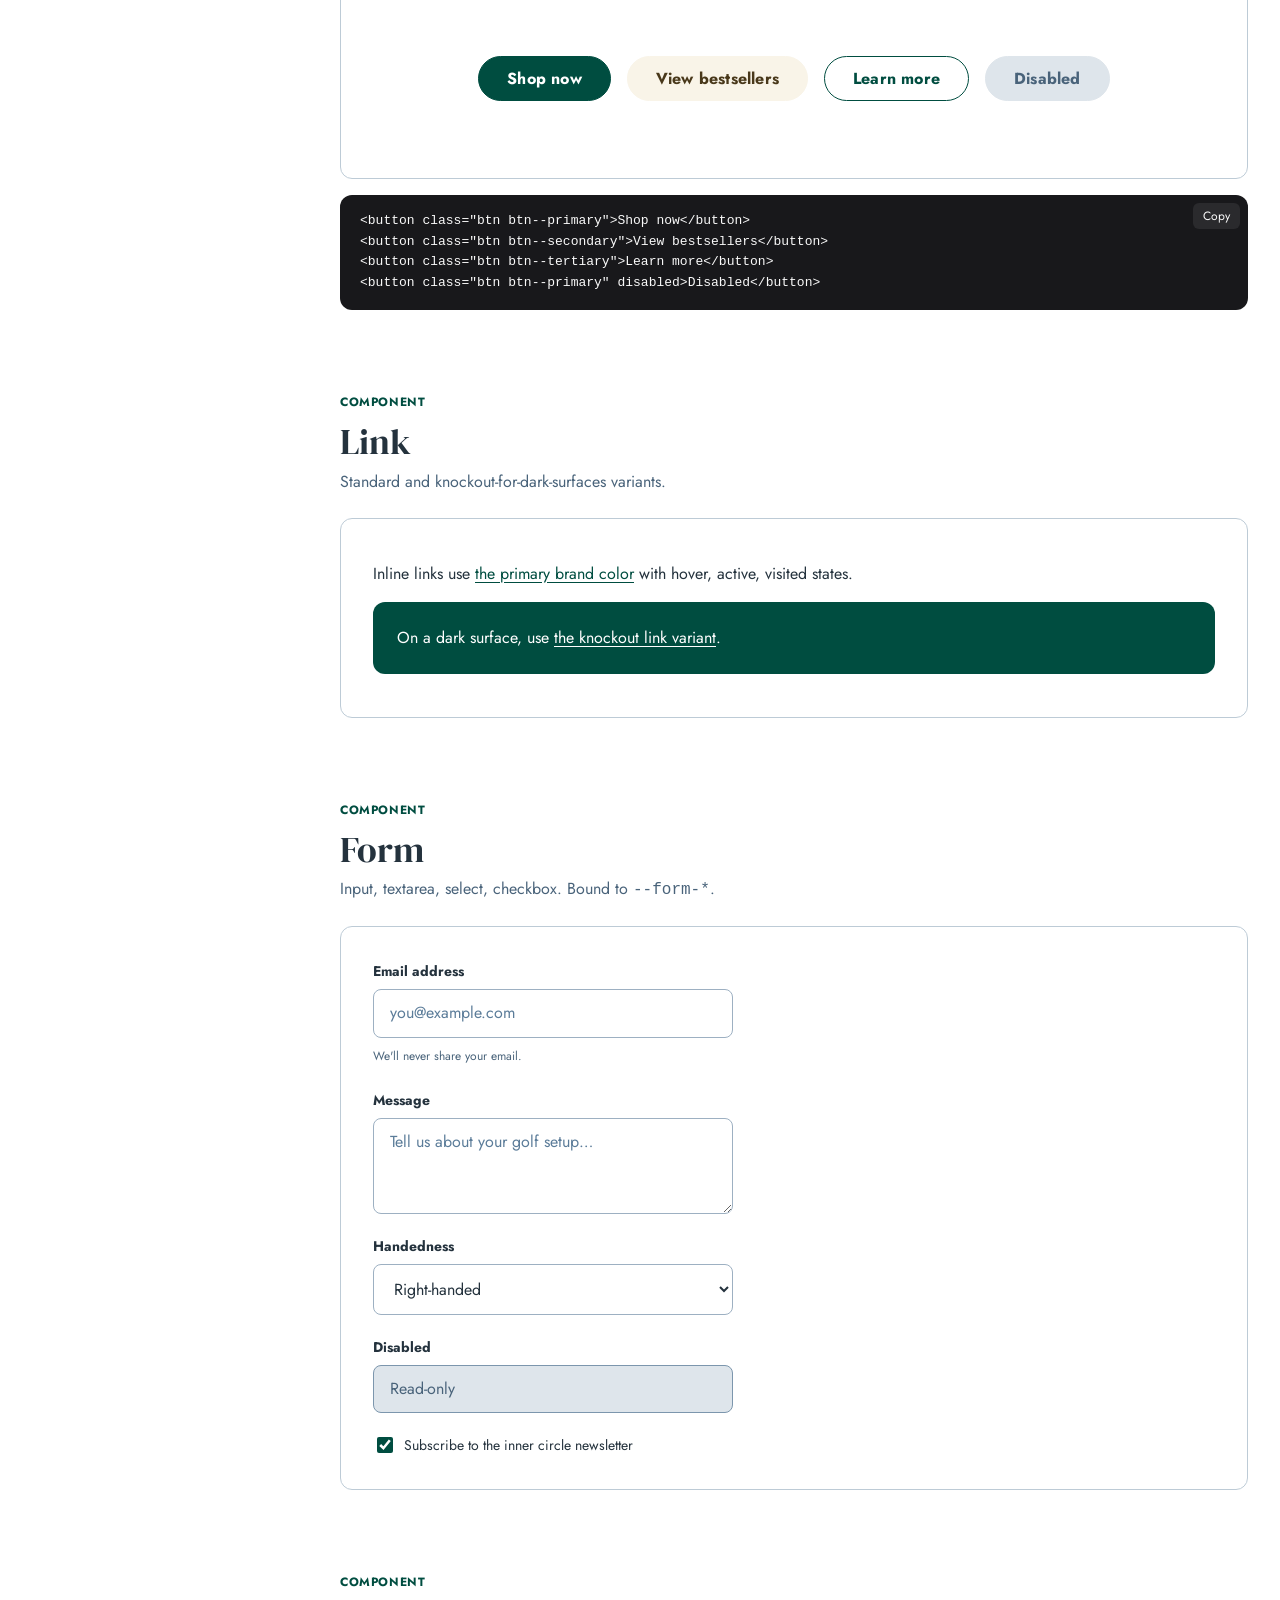
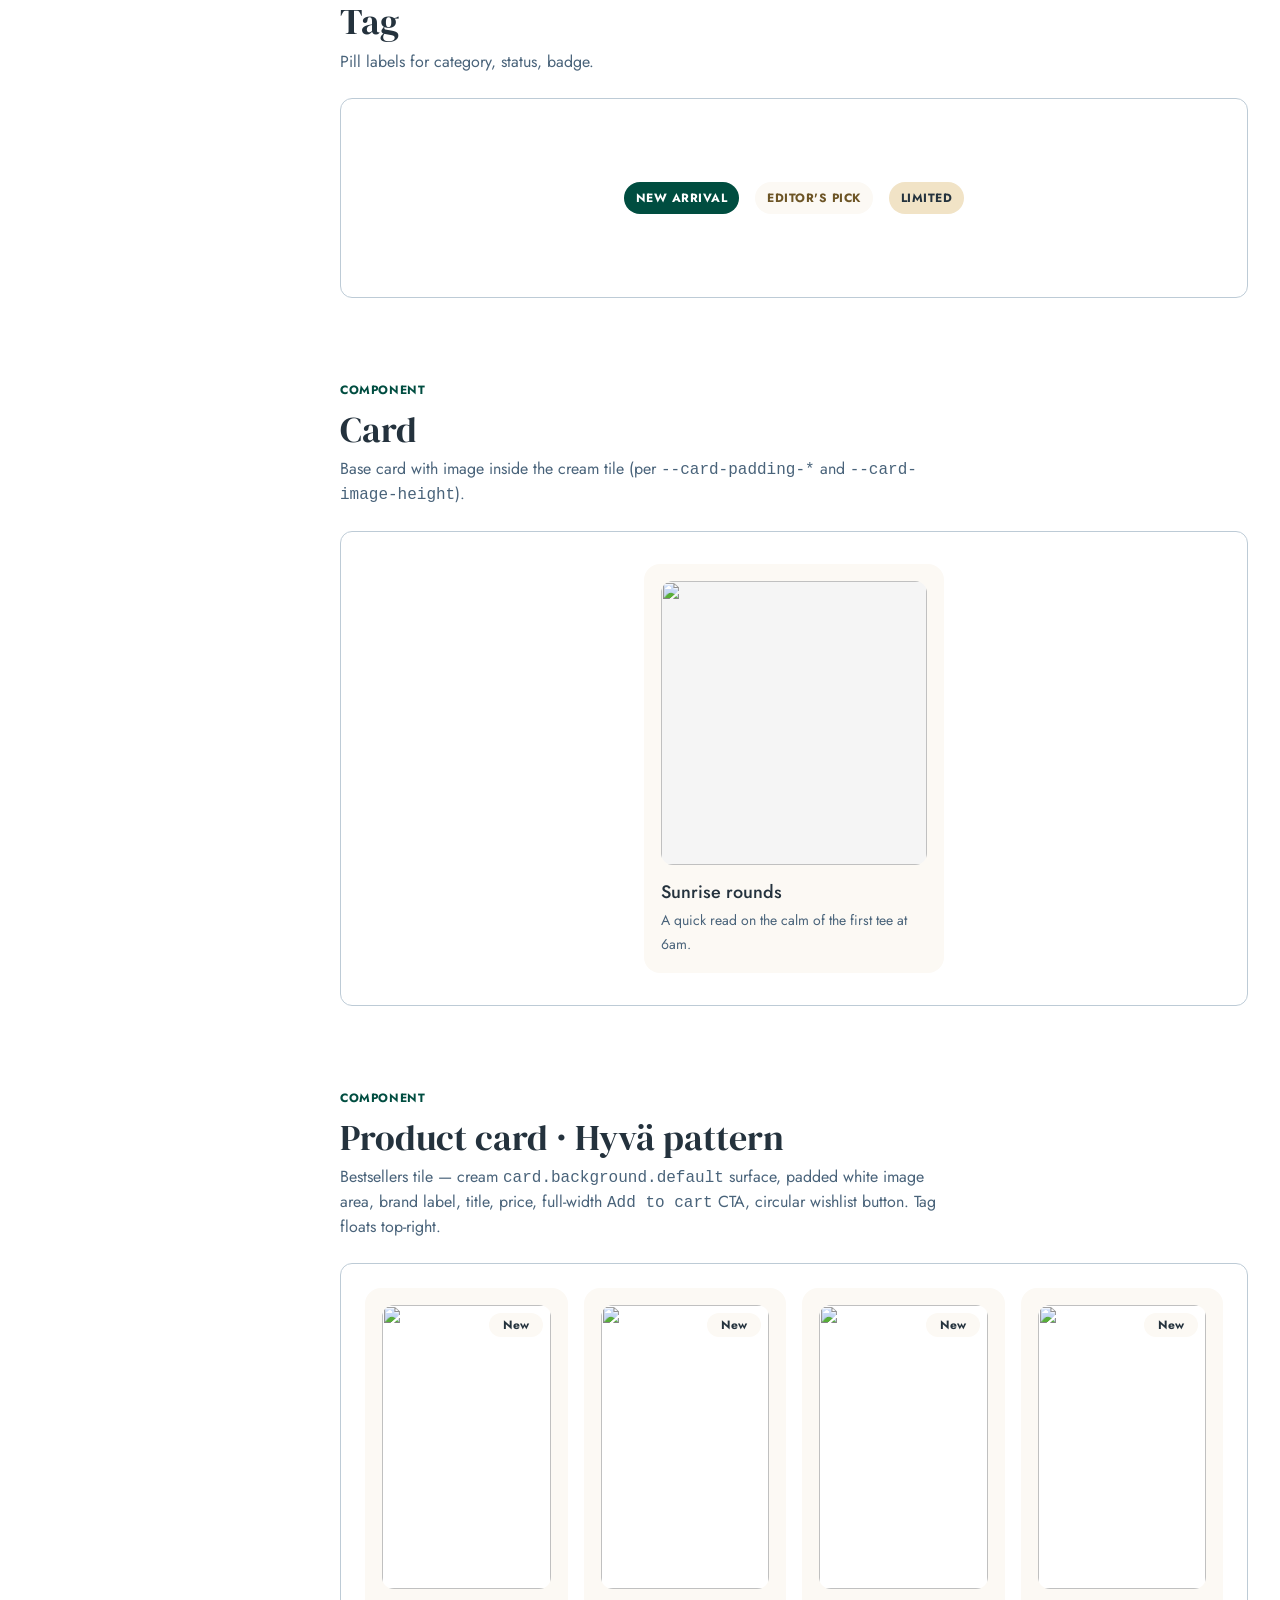
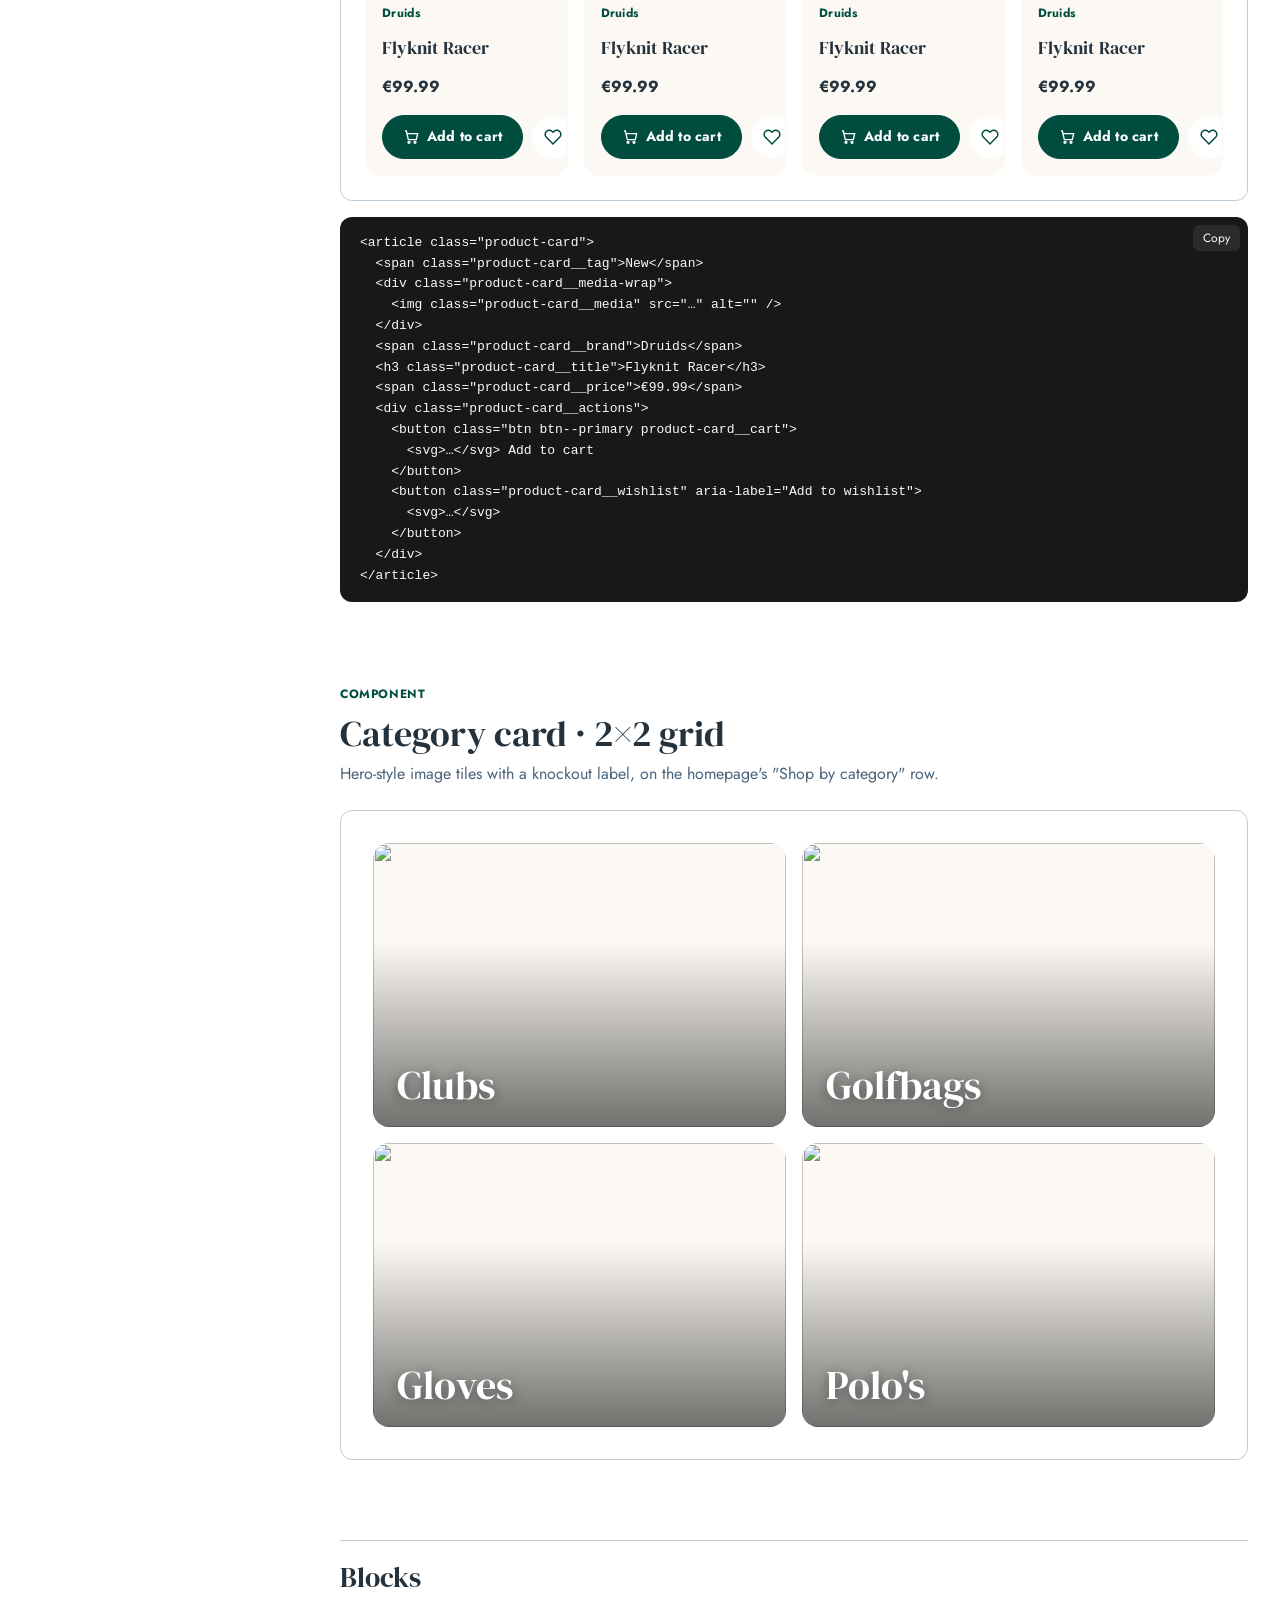
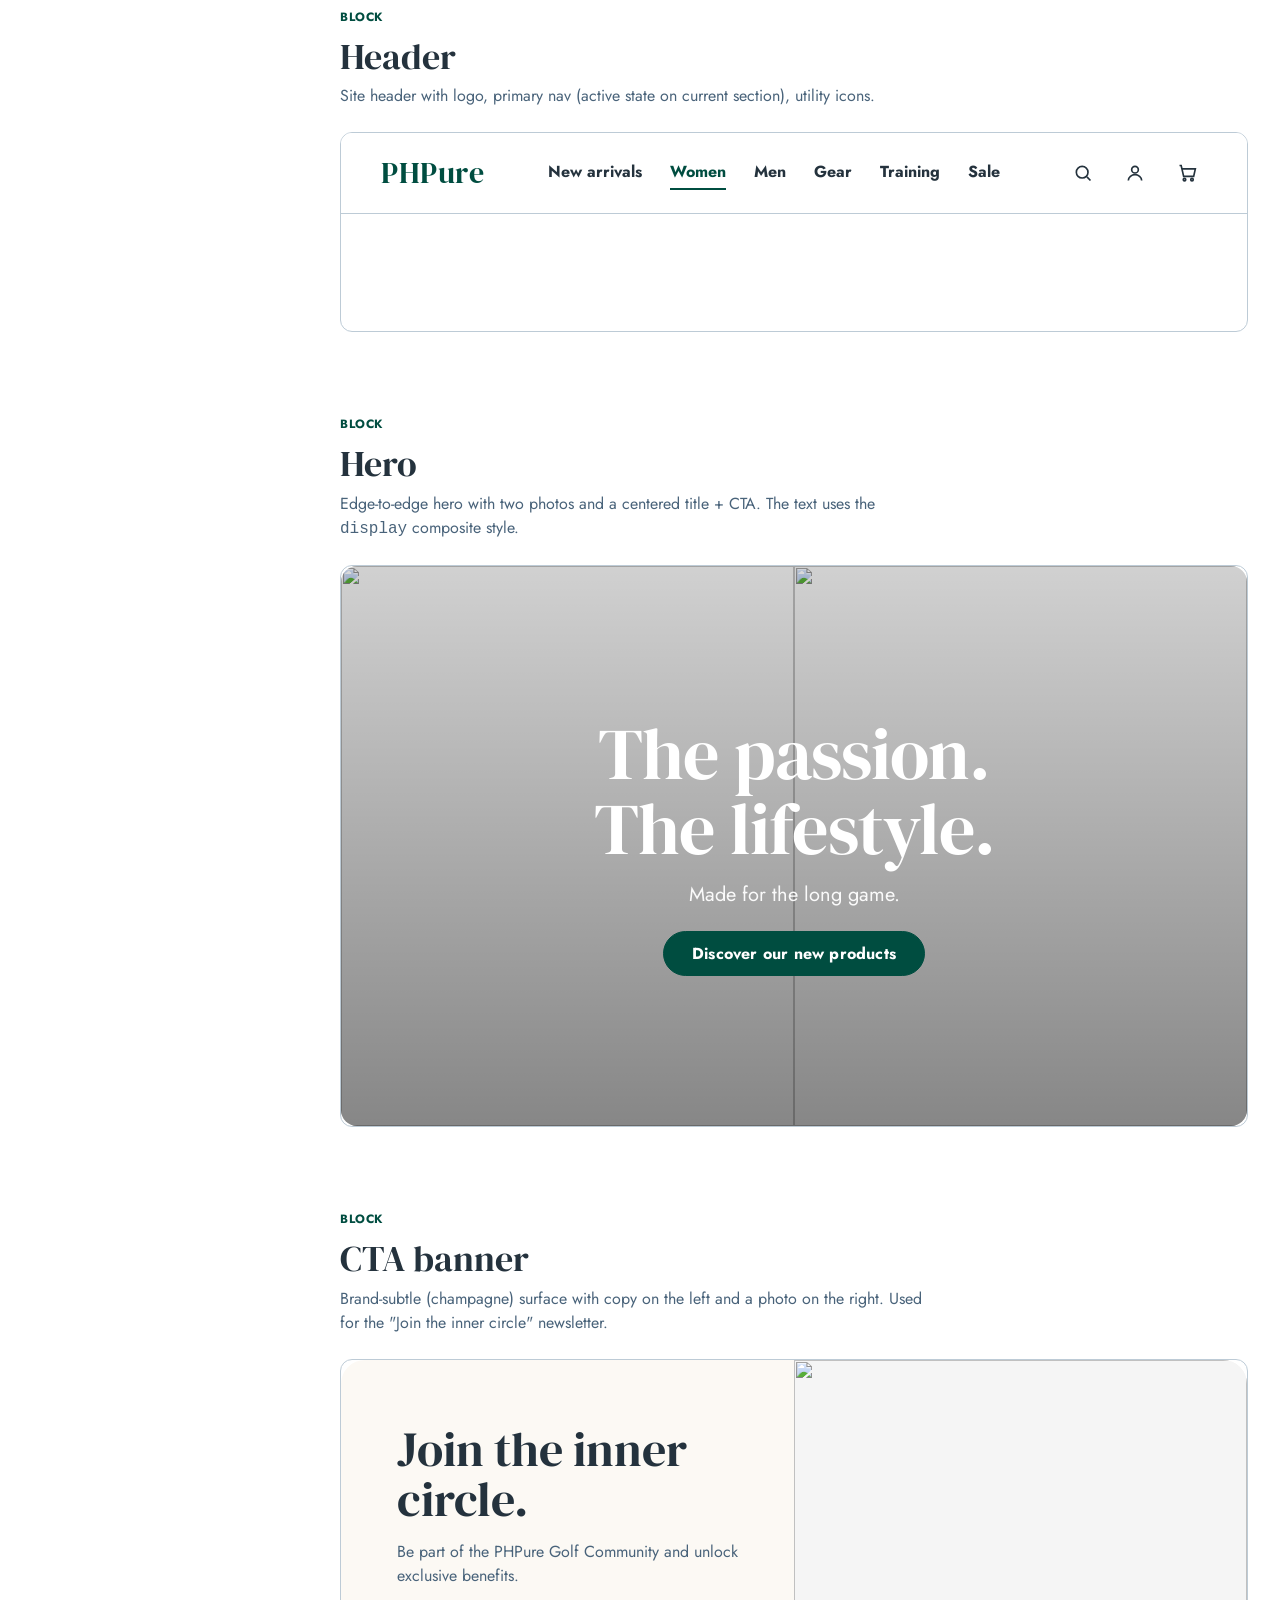
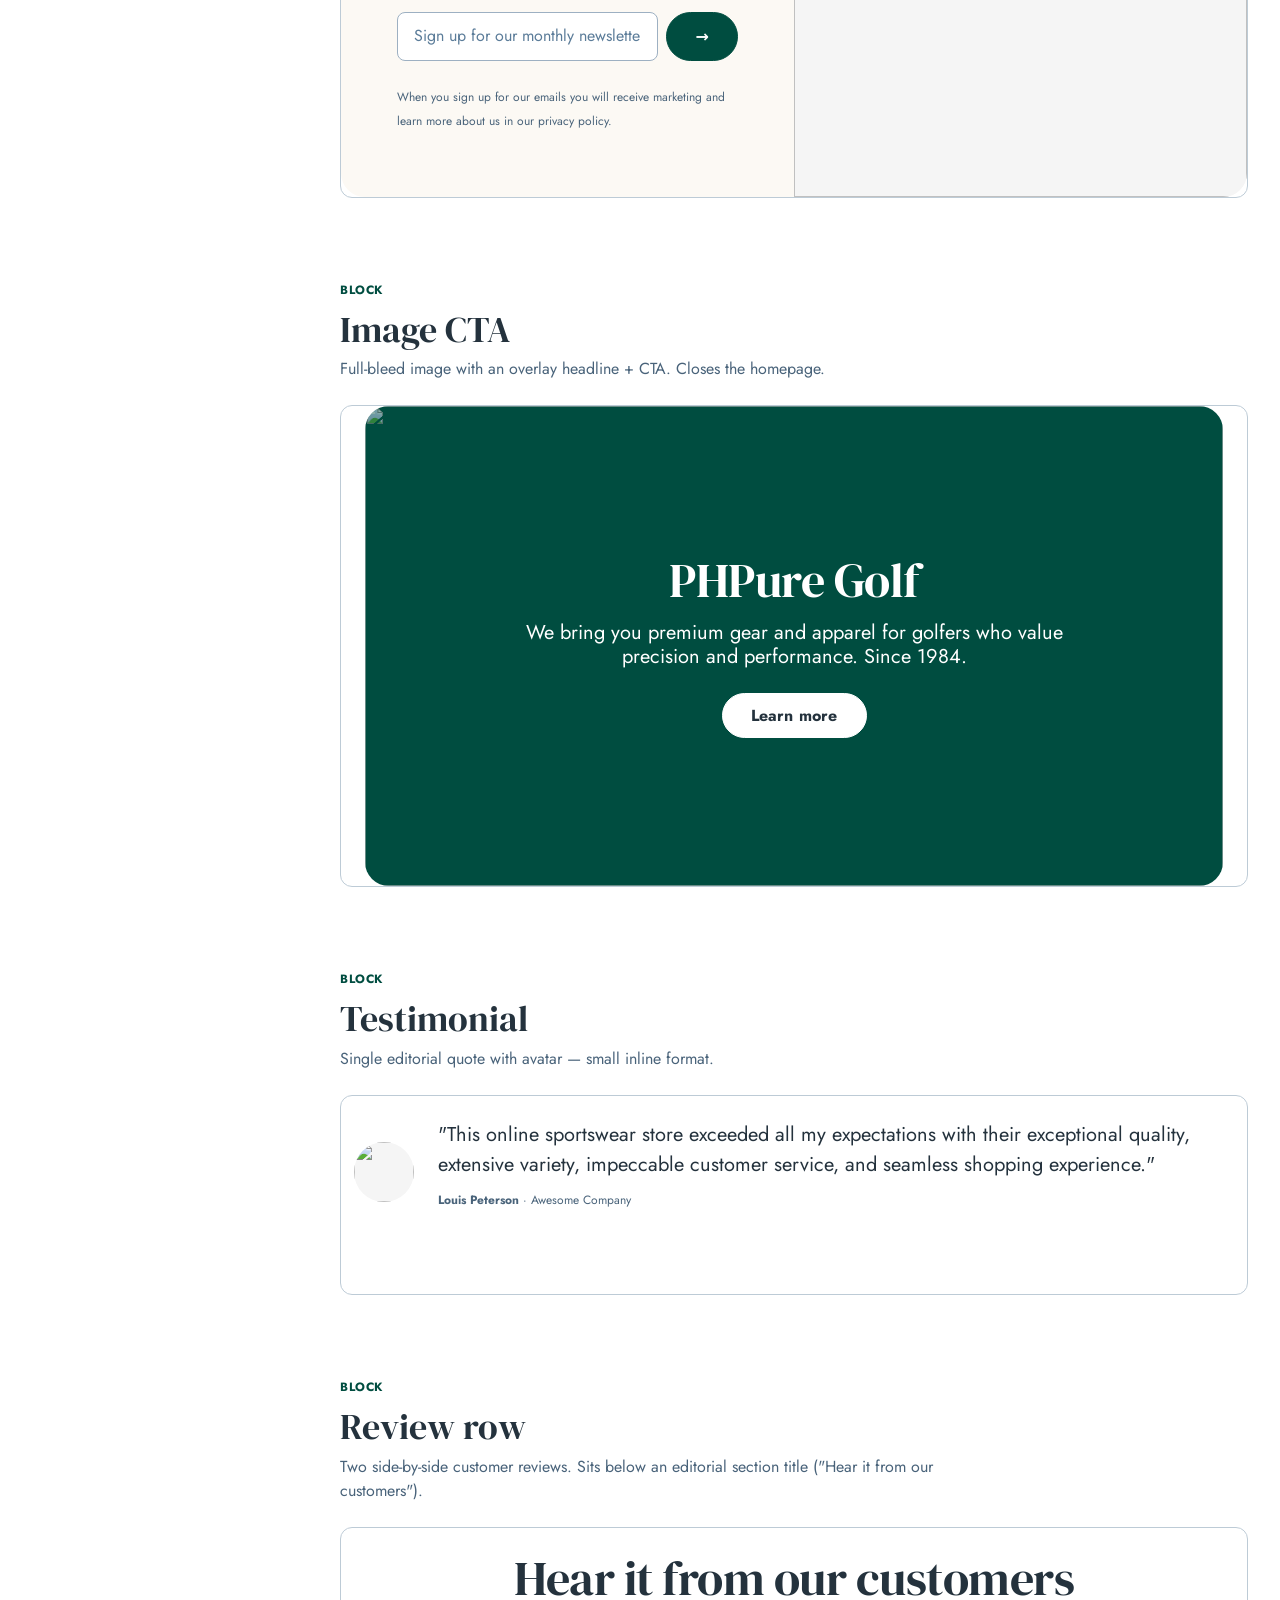
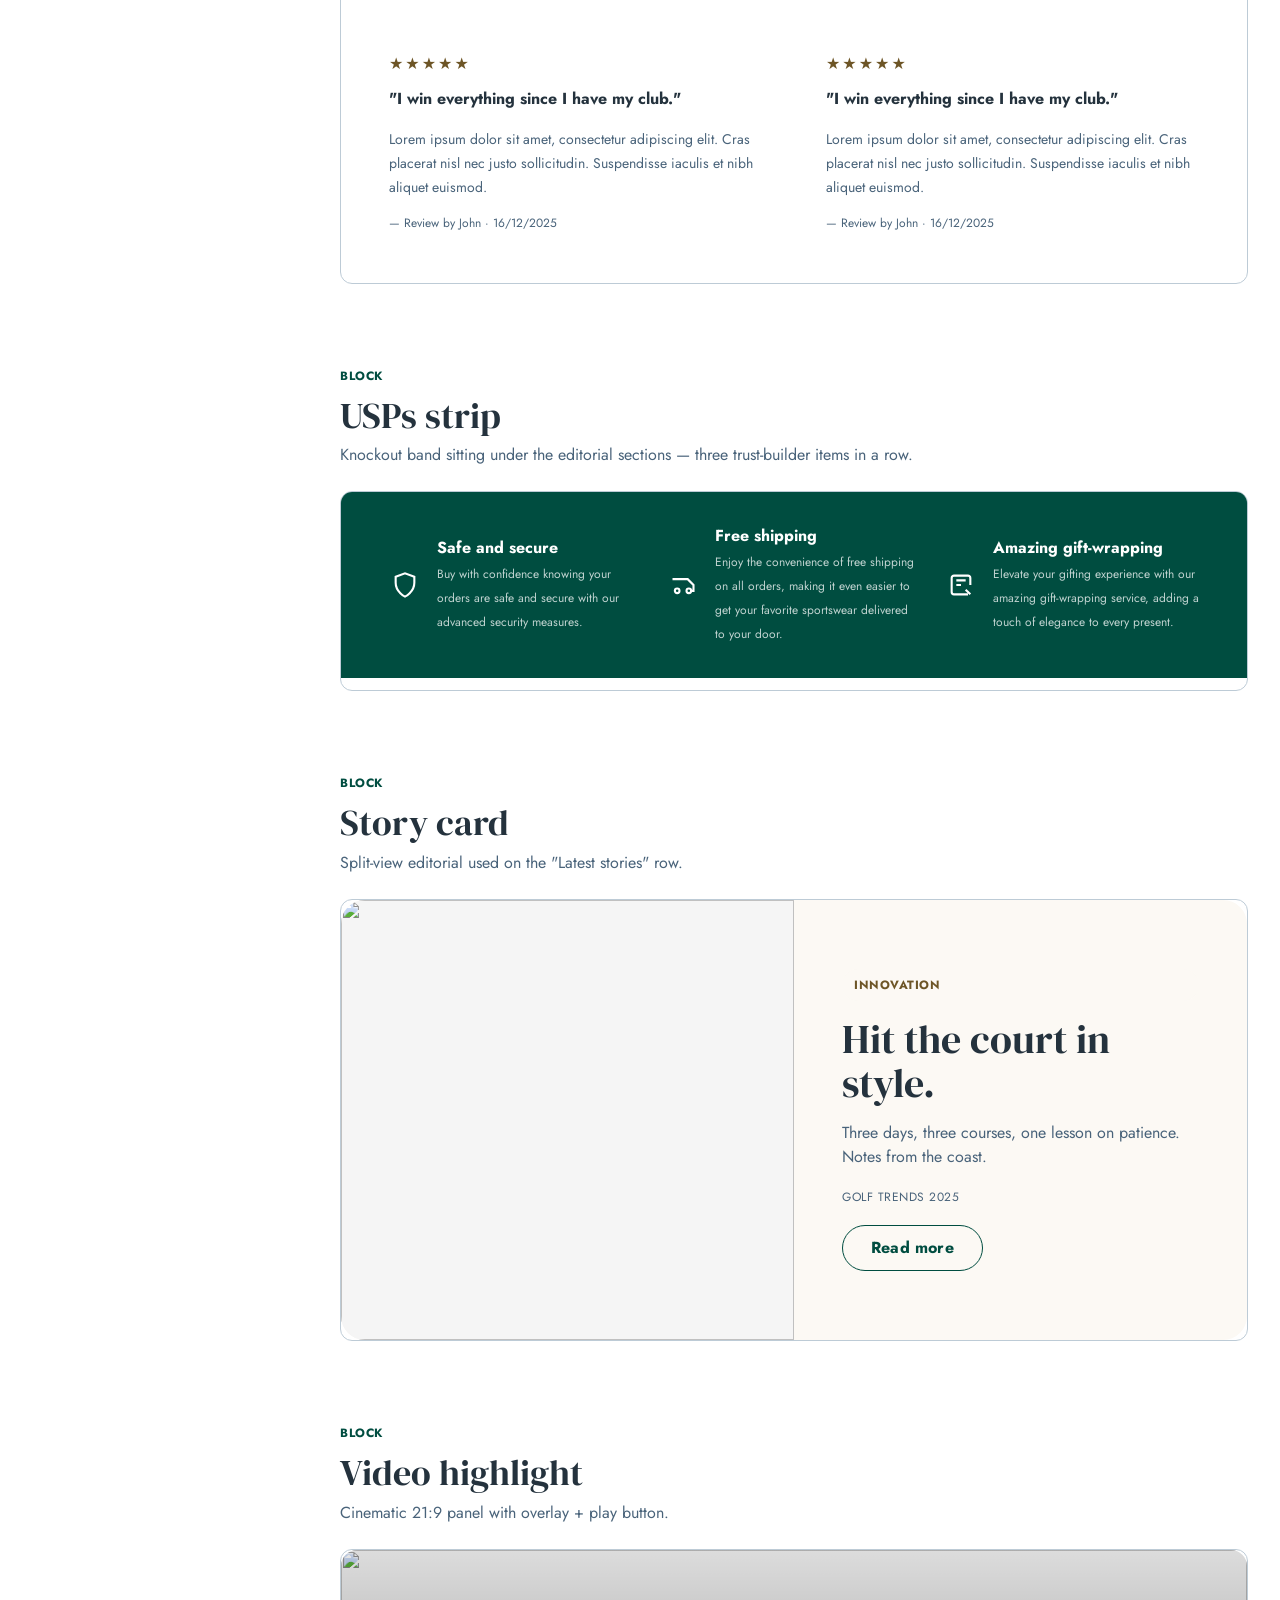
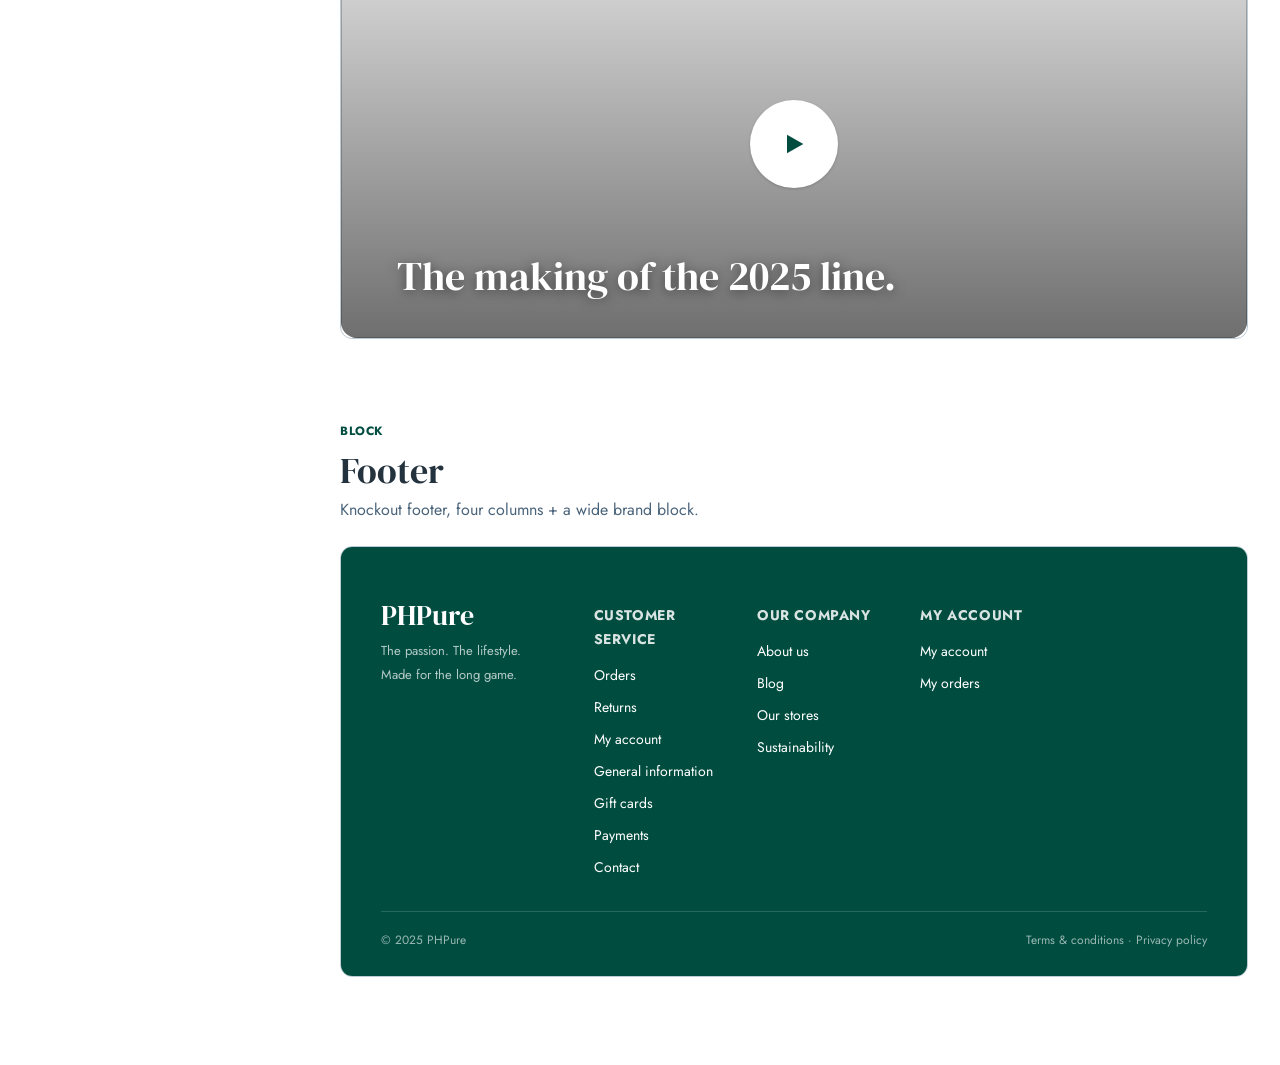
==== commit 737405ed: "Make mini-golf visibly distinct from golf - Load Google Fonts (DM Sans, DM Serif Display, Fredoka, J" ====
--- a/index.html
+++ b/index.html
@@ -5,6 +5,9 @@
   <meta name="viewport" content="width=device-width, initial-scale=1.0" />
   <title>PHPure · Components</title>
   <meta name="description" content="A shadcn-style overview of PHPure's design-system components, bound to the multi-brand token set (golf + mini-golf)." />
+  <link rel="preconnect" href="https://fonts.googleapis.com" />
+  <link rel="preconnect" href="https://fonts.gstatic.com" crossorigin />
+  <link href="https://fonts.googleapis.com/css2?family=DM+Sans:wght@400;500;700&family=DM+Serif+Display&family=Fredoka:wght@400;500;600;700&family=Jost:wght@400;500;600;700&family=Cormorant+Garamond:wght@400;500;600;700&display=swap" rel="stylesheet" />
   <style>
 /* === tokens.css === */
 /* tokens.css — generated from ./tokens. Do not hand-edit. */
@@ -70,90 +73,90 @@
   --spacing-2xl: 48px;
   --spacing-3xl: 64px;
   --shadow-default: 0px 1px 3px 0px #00000029;
-  --font-family-heading: "Dejanire Headline", system-ui, sans-serif;
-  --font-family-body: "ITC Avant Garde Gothic Pro", system-ui, sans-serif;
-  --font-family-logo: "Dejanire Headline", system-ui, sans-serif;
+  --font-family-heading: "Dejanire Headline", "DM Serif Display", "Cormorant Garamond", serif;
+  --font-family-body: "ITC Avant Garde Gothic Pro", "Jost", "Inter", system-ui, sans-serif;
+  --font-family-logo: "Dejanire Headline", "DM Serif Display", "Cormorant Garamond", serif;
   --font-weight-display: 500;
   --font-weight-heading: 500;
   --font-weight-title: 500;
   --font-weight-body: 400;
   --font-weight-label: 700;
-  --typography-display-font-family: "Dejanire Headline", system-ui, sans-serif;
+  --typography-display-font-family: "Dejanire Headline", "DM Serif Display", "Cormorant Garamond", serif;
   --typography-display-font-weight: 500;
   --typography-display-font-size: 72px;
   --typography-display-line-height: 100%;
   --typography-display-letter-spacing: 0px;
-  --typography-headline-lg-font-family: "Dejanire Headline", system-ui, sans-serif;
+  --typography-headline-lg-font-family: "Dejanire Headline", "DM Serif Display", "Cormorant Garamond", serif;
   --typography-headline-lg-font-weight: 500;
   --typography-headline-lg-font-size: 60px;
   --typography-headline-lg-line-height: 110%;
   --typography-headline-lg-letter-spacing: 0px;
-  --typography-headline-font-family: "Dejanire Headline", system-ui, sans-serif;
+  --typography-headline-font-family: "Dejanire Headline", "DM Serif Display", "Cormorant Garamond", serif;
   --typography-headline-font-weight: 500;
   --typography-headline-font-size: 48px;
   --typography-headline-line-height: 100%;
   --typography-headline-letter-spacing: 0px;
-  --typography-headline-sm-font-family: "Dejanire Headline", system-ui, sans-serif;
+  --typography-headline-sm-font-family: "Dejanire Headline", "DM Serif Display", "Cormorant Garamond", serif;
   --typography-headline-sm-font-weight: 500;
   --typography-headline-sm-font-size: 40px;
   --typography-headline-sm-line-height: 100%;
   --typography-headline-sm-letter-spacing: 0px;
-  --typography-title-lg-font-family: "Dejanire Headline", system-ui, sans-serif;
+  --typography-title-lg-font-family: "Dejanire Headline", "DM Serif Display", "Cormorant Garamond", serif;
   --typography-title-lg-font-weight: 500;
   --typography-title-lg-font-size: 32px;
   --typography-title-lg-line-height: 100%;
   --typography-title-lg-letter-spacing: 0px;
-  --typography-title-font-family: "ITC Avant Garde Gothic Pro", system-ui, sans-serif;
+  --typography-title-font-family: "ITC Avant Garde Gothic Pro", "Jost", "Inter", system-ui, sans-serif;
   --typography-title-font-weight: 500;
   --typography-title-font-size: 24px;
   --typography-title-line-height: 150%;
   --typography-title-letter-spacing: 0px;
-  --typography-title-sm-font-family: "ITC Avant Garde Gothic Pro", system-ui, sans-serif;
+  --typography-title-sm-font-family: "ITC Avant Garde Gothic Pro", "Jost", "Inter", system-ui, sans-serif;
   --typography-title-sm-font-weight: 500;
   --typography-title-sm-font-size: 18px;
   --typography-title-sm-line-height: 125%;
   --typography-title-sm-letter-spacing: 0px;
-  --typography-body-lg-font-family: "ITC Avant Garde Gothic Pro", system-ui, sans-serif;
+  --typography-body-lg-font-family: "ITC Avant Garde Gothic Pro", "Jost", "Inter", system-ui, sans-serif;
   --typography-body-lg-font-weight: 400;
   --typography-body-lg-font-size: 20px;
   --typography-body-lg-line-height: 160%;
   --typography-body-lg-letter-spacing: 0px;
-  --typography-body-font-family: "ITC Avant Garde Gothic Pro", system-ui, sans-serif;
+  --typography-body-font-family: "ITC Avant Garde Gothic Pro", "Jost", "Inter", system-ui, sans-serif;
   --typography-body-font-weight: 400;
   --typography-body-font-size: 16px;
   --typography-body-line-height: 150%;
   --typography-body-letter-spacing: 0px;
-  --typography-body-sm-font-family: "ITC Avant Garde Gothic Pro", system-ui, sans-serif;
+  --typography-body-sm-font-family: "ITC Avant Garde Gothic Pro", "Jost", "Inter", system-ui, sans-serif;
   --typography-body-sm-font-weight: 400;
   --typography-body-sm-font-size: 14px;
   --typography-body-sm-line-height: 125%;
   --typography-body-sm-letter-spacing: 0px;
-  --typography-label-lg-font-family: "ITC Avant Garde Gothic Pro", system-ui, sans-serif;
+  --typography-label-lg-font-family: "ITC Avant Garde Gothic Pro", "Jost", "Inter", system-ui, sans-serif;
   --typography-label-lg-font-weight: 700;
   --typography-label-lg-font-size: 18px;
   --typography-label-lg-line-height: 125%;
   --typography-label-lg-letter-spacing: 0px;
-  --typography-label-font-family: "ITC Avant Garde Gothic Pro", system-ui, sans-serif;
+  --typography-label-font-family: "ITC Avant Garde Gothic Pro", "Jost", "Inter", system-ui, sans-serif;
   --typography-label-font-weight: 700;
   --typography-label-font-size: 16px;
   --typography-label-line-height: 150%;
   --typography-label-letter-spacing: 0px;
-  --typography-label-sm-font-family: "ITC Avant Garde Gothic Pro", system-ui, sans-serif;
+  --typography-label-sm-font-family: "ITC Avant Garde Gothic Pro", "Jost", "Inter", system-ui, sans-serif;
   --typography-label-sm-font-weight: 700;
   --typography-label-sm-font-size: 14px;
   --typography-label-sm-line-height: 125%;
   --typography-label-sm-letter-spacing: 0px;
-  --typography-logo-font-family: "Dejanire Headline", system-ui, sans-serif;
+  --typography-logo-font-family: "Dejanire Headline", "DM Serif Display", "Cormorant Garamond", serif;
   --typography-logo-font-weight: 500;
   --typography-logo-font-size: 30px;
   --typography-logo-line-height: 110%;
   --typography-logo-letter-spacing: 0px;
-  --typography-meta-font-family: "ITC Avant Garde Gothic Pro", system-ui, sans-serif;
+  --typography-meta-font-family: "ITC Avant Garde Gothic Pro", "Jost", "Inter", system-ui, sans-serif;
   --typography-meta-font-weight: 700;
   --typography-meta-font-size: 14px;
   --typography-meta-line-height: 150%;
   --typography-meta-letter-spacing: 0px;
-  --typography-meta-sm-font-family: "ITC Avant Garde Gothic Pro", system-ui, sans-serif;
+  --typography-meta-sm-font-family: "ITC Avant Garde Gothic Pro", "Jost", "Inter", system-ui, sans-serif;
   --typography-meta-sm-font-weight: 700;
   --typography-meta-sm-font-size: 12px;
   --typography-meta-sm-line-height: 125%;
@@ -279,18 +282,18 @@
   --radius-md: 16px;
   --radius-lg: 32px;
   --radius-xl: 9999px;
-  --font-family-heading: "Grenadine MVB", system-ui, sans-serif;
+  --font-family-heading: "Grenadine MVB", "Fredoka", "Quicksand", system-ui, sans-serif;
   --font-family-body: "DM Sans", system-ui, sans-serif;
-  --font-family-logo: "Grenadine MVB", system-ui, sans-serif;
+  --font-family-logo: "Grenadine MVB", "Fredoka", "Quicksand", system-ui, sans-serif;
   --font-weight-display: 700;
   --font-weight-heading: 700;
-  --typography-display-font-family: "Grenadine MVB", system-ui, sans-serif;
+  --typography-display-font-family: "Grenadine MVB", "Fredoka", "Quicksand", system-ui, sans-serif;
   --typography-display-font-weight: 700;
-  --typography-headline-lg-font-family: "Grenadine MVB", system-ui, sans-serif;
+  --typography-headline-lg-font-family: "Grenadine MVB", "Fredoka", "Quicksand", system-ui, sans-serif;
   --typography-headline-lg-font-weight: 700;
-  --typography-headline-font-family: "Grenadine MVB", system-ui, sans-serif;
+  --typography-headline-font-family: "Grenadine MVB", "Fredoka", "Quicksand", system-ui, sans-serif;
   --typography-headline-font-weight: 700;
-  --typography-headline-sm-font-family: "Grenadine MVB", system-ui, sans-serif;
+  --typography-headline-sm-font-family: "Grenadine MVB", "Fredoka", "Quicksand", system-ui, sans-serif;
   --typography-headline-sm-font-weight: 700;
   --typography-title-lg-font-family: "DM Sans", system-ui, sans-serif;
   --typography-title-font-family: "DM Sans", system-ui, sans-serif;
@@ -301,7 +304,7 @@
   --typography-label-lg-font-family: "DM Sans", system-ui, sans-serif;
   --typography-label-font-family: "DM Sans", system-ui, sans-serif;
   --typography-label-sm-font-family: "DM Sans", system-ui, sans-serif;
-  --typography-logo-font-family: "Grenadine MVB", system-ui, sans-serif;
+  --typography-logo-font-family: "Grenadine MVB", "Fredoka", "Quicksand", system-ui, sans-serif;
   --typography-logo-font-weight: 700;
   --typography-meta-font-family: "DM Sans", system-ui, sans-serif;
   --typography-meta-sm-font-family: "DM Sans", system-ui, sans-serif;
@@ -315,7 +318,7 @@
   --button-primary-border-active: #5a3206;
   --button-primary-border-focus: #f08f3e;
   --button-primary-border-disabled: #a3a3a3;
-  --button-primary-border-radius-default: 12px;
+  --button-primary-border-radius-default: 8px;
   --button-secondary-background-default: #dceef6;
   --button-secondary-background-hover: #a8d4e8;
   --button-secondary-background-active: #75bbda;
@@ -1116,18 +1119,18 @@
 /* ============ Hero (single image w/ centered overlay) ============ */
 .hero {
   position: relative;
-  border-radius: var(--radius-xl);
+  border-radius: var(--radius-lg);
   overflow: hidden;
   min-height: 560px;
   display: grid;
   place-items: center;
   text-align: center;
   background: var(--color-background-muted);
-  margin: 24px;
+  margin: 0;
 }
 .hero__media { position: absolute; inset: 0; width: 100%; height: 100%; object-fit: cover; }
-.hero__media--split { position: absolute; inset: 0; display: grid; grid-template-columns: 1fr 1fr; gap: 16px; padding: 16px; }
-.hero__media--split img { width: 100%; height: 100%; object-fit: cover; border-radius: var(--radius-lg); display: block; }
+.hero__media--split { position: absolute; inset: 0; display: grid; grid-template-columns: 1fr 1fr; gap: 0; padding: 0; }
+.hero__media--split img { width: 100%; height: 100%; object-fit: cover; display: block; }
 .hero__overlay { position: absolute; inset: 0; background: linear-gradient(180deg, rgba(0,0,0,0.15) 0%, rgba(0,0,0,0.45) 100%); }
 .hero__content {
   position: relative;
